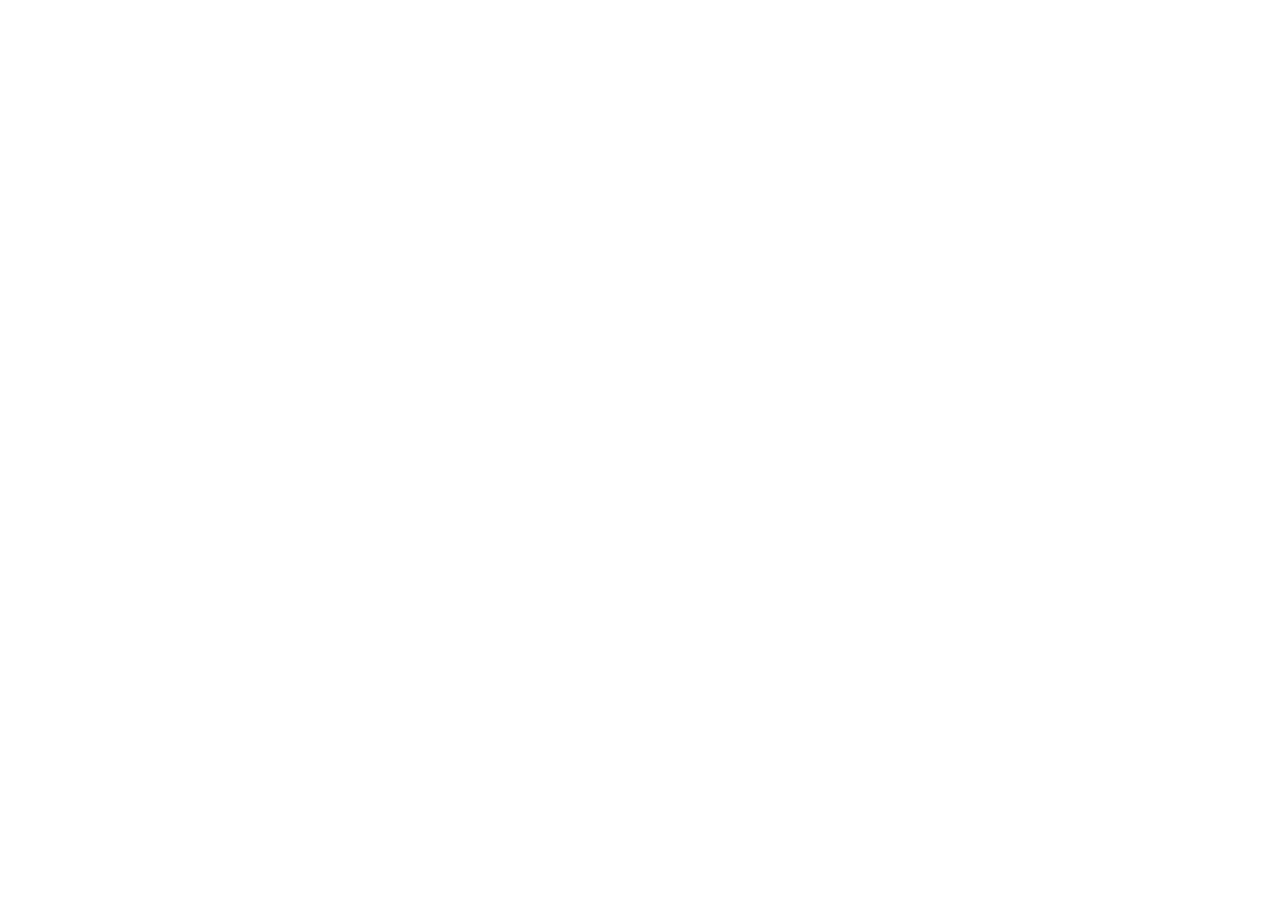
==== sp-jain/index.html @ 118f1c25 "changes in folder struture" ====
<!doctype html>
<html lang="en">

<head>
    <meta charset="UTF-8" />
    <meta name="viewport" content="width=device-width, initial-scale=1.0" />
    <title>SP Jain | Catalyst AI</title>

    <link rel="preconnect" href="https://fonts.googleapis.com" />
    <link rel="preconnect" href="https://fonts.gstatic.com" crossorigin />
    <link
        href="https://fonts.googleapis.com/css2?family=DM+Sans:ital,opsz,wght@0,9..40,100..1000;1,9..40,100..1000&family=DM+Serif+Display:ital@0;1&display=swap"
        rel="stylesheet" />

    <!-- Bootstrap 5 CSS -->
    <link href="https://cdn.jsdelivr.net/npm/bootstrap@5.3.3/dist/css/bootstrap.min.css" rel="stylesheet" />

    <!-- Font Awesome -->
    <link rel="stylesheet" href="https://cdnjs.cloudflare.com/ajax/libs/font-awesome/6.5.2/css/all.min.css" />

    <!-- Swiper CSS -->
    <link rel="stylesheet" href="https://cdn.jsdelivr.net/npm/swiper@11/swiper-bundle.min.css" />

    <!-- AOS (Animate On Scroll) CSS - lightweight scroll animation -->
    <link rel="stylesheet" href="https://unpkg.com/aos@2.3.4/dist/aos.css" />

    <!-- Your custom CSS (always keep LAST so it overrides libraries) -->
    <link rel="stylesheet" href="./css/style.css" />
    <link rel="stylesheet" href="./css/responsive.css" />
</head>

<body>

    <!-- ============ SCRIPTS (order matters) ============ -->
    <!-- Bootstrap JS bundle (includes Popper) -->
    <script src="https://cdn.jsdelivr.net/npm/bootstrap@5.3.3/dist/js/bootstrap.bundle.min.js"></script>
    <!-- Swiper JS -->
    <script src="https://cdn.jsdelivr.net/npm/swiper@11/swiper-bundle.min.js"></script>
    <!-- AOS JS -->
    <script src="https://unpkg.com/aos@2.3.4/dist/aos.js"></script>
    <!-- Your custom JS (LAST) -->
    <script src="./js/script.js"></script>
</body>

</html>
---- sp-jain/css/style.css ----
:root {
    --font-sans: "DM Sans", sans-serif;
    --font-serif: "DM Serif Display", serif;

    /* ---------- Brand palette (raw colors) ---------- */
    --peach: #FFC79E;
    --orange-light: #FF995C;
    --orange: #F26B1F;
    --orange-dark: #C85210;

    --purple: #4B2C9C;
    --purple-dark: #1C1433;
    --purple-light: #D6CFE6;
    --purple-gray: #6B6580;

    --blue: #0A2E9A;
    --navy: #07175B;
    --navy-2: #141B5B;
    --navy-dark: #0B1233;
    --blue-light: #D5DCF5;
    --blue-bg: #EEF2FC;

    --slate: #4F5877;
    --slate-dark: #3D4358;
    --gray-blue: #8C93AD;

    --gold: #E3A62B;
    --gold-dark: #B7791F;

    --red: #E8344E;
    --red-dark: #C4223A;

    --cream: #FFF9E8;
    --off-white: #F3F4FA;
    --white: #FFFFFF;

    /* ---------- Semantic colors ---------- */
    --color-primary: var(--blue);
    --color-primary-dark: var(--navy);
    --color-accent: var(--orange);
    --color-accent-alt: var(--gold);
    --color-text: var(--navy-dark);
    --color-muted: var(--slate);
    --color-border: var(--blue-light);
    --color-bg-soft: var(--off-white);
    --color-bg-cream: var(--cream);
    --color-danger: var(--red);

    /* ---------- Page / Hero Theme Variables (Default = Symbiosis) ---------- */
    --topbar-bg: var(--navy-2);
    --topbar-text: rgba(255, 255, 255, 0.85);
    --topbar-dot: var(--red);

    --header-bg: var(--white);
    --header-link: var(--navy-dark);
    --header-link-hover: var(--red);
    --header-shadow: 0 0.25rem 1.25rem rgb(11 18 51 / 0.08);

    --hero-panel-bg: var(--navy-2);
    --hero-eyebrow-color: var(--red);
    --hero-title-color: var(--white);
    --hero-highlight-color: var(--red);
    --hero-text-color: var(--blue-light);
    --hero-wedge-bg: var(--red);
    --hero-tint-opacity: 0.35;

    --hero-overlay: linear-gradient(90deg,
            rgba(20, 27, 91, 0.92) 0%,
            rgba(20, 27, 91, 0.45) 50%,
            rgba(20, 27, 91, 0.00) 100%);

    --hero-btn-bg: var(--red);
    --hero-btn-border: var(--red);
    --hero-btn-hover-bg: var(--red-dark);
    --hero-btn-hover-border: var(--red-dark);
    --hero-outline-hover-color: var(--navy-2);

    /* Background / Campus Image set via CSS variable */
    --hero-bg-img: url("../image/Symbiosis/Campus_photo.webp");

    /* ---------- Bootstrap overrides ---------- */
    --bs-primary: var(--color-primary);
    --bs-body-color: var(--color-text);
    --bs-link-color: var(--color-primary);
    --bs-link-hover-color: var(--color-accent);

    /* ---------- Layout & Spacing ---------- */
    --container-width: 1440px;
    --section-space: 100px;
    --gutter: 1rem;
    --panel-left: max(var(--gutter), calc((100% - var(--container-width)) / 2 + var(--gutter)));
    --split: calc(50% + 2rem);
}

/* =========================================================
   2. BASE
   ========================================================= */
html {
    scroll-behavior: smooth;
}

body {
    font-family: var(--font-sans);
    overflow-x: hidden;
}

img {
    max-width: 100%;
    height: auto;
}

a {
    text-decoration: none;
}

.container {
    max-width: var(--container-width);
}

.text-brand-highlight {
    color: var(--hero-highlight-color);
}

/* =========================================================
   3. BUTTONS
   ========================================================= */
.btn-brand {
    --bs-btn-padding-x: 22px;
    --bs-btn-padding-y: 12px;
    --bs-btn-font-size: 16px;
    --bs-btn-font-weight: 600;
    --bs-btn-border-radius: 0;
    transition: color 0.15s, background-color 0.15s, border-color 0.15s, transform 0.2s;
}

.btn-brand:hover {
    transform: translateY(-2px);
}

.btn-accent {
    --bs-btn-color: var(--white);
    --bs-btn-bg: var(--hero-btn-bg);
    --bs-btn-hover-color: var(--white);
    --bs-btn-hover-bg: var(--hero-btn-hover-bg);
    --bs-btn-active-color: var(--white);
    --bs-btn-active-bg: var(--hero-btn-hover-bg);
}

.btn-navy {
    --bs-btn-color: var(--white);
    --bs-btn-bg: var(--navy-2);
    --bs-btn-hover-color: var(--white);
    --bs-btn-hover-bg: var(--blue);
    --bs-btn-active-color: var(--white);
    --bs-btn-active-bg: var(--blue);
}

.hero .btn-outline-light {
    --bs-btn-hover-color: var(--hero-outline-hover-color);
}

/* =========================================================
   4. TOP BAR + HEADER
   ========================================================= */
.topbar {
    background: var(--topbar-bg);
    font-size: 14px;
    color: rgba(255, 255, 255, 0.85);
    font-family: var(--font-sans);
    font-weight: 500;
    line-height: 18px;
    padding: 10px 0;
}

.topbar__dot {
    width: 0.3rem;
    height: 0.3rem;
    background: var(--topbar-dot);
    vertical-align: middle;
}

.site-header {
    position: sticky;
    top: 0;
    z-index: 1030;
    background: white;
    transition: box-shadow 0.3s ease;
}

.site-header.is-scrolled {
    box-shadow: var(--header-shadow);
}

.brand img {
    height: 44px;
    width: auto;
}

.header-end {
    gap: 32px
}

.back-link {
    color: var(--header-link);
    font-size: 16px;
    font-weight: 500;
    line-height: 24px;
    transition: color 0.2s;
}

.back-link:hover {
    color: var(--header-link-hover);
}

.back-link i {
    transition: transform 0.2s;
}

.back-link:hover i {
    transform: translateX(-3px);
}

/* =========================================================
5. HERO SECTION (BG Image + Gradient Overlay + Wedge)
   ========================================================= */
.hero {
    position: relative;
    overflow: hidden;
    min-height: 80vh;
    background-color: var(--hero-panel-bg);
}


.hero__panel {
    position: relative;
    display: flex;
    align-items: center;
    overflow: hidden;
    padding: 72px 72px 120px 72px;
    background-color: var(--hero-panel-bg);
    background-image: var(--hero-overlay), var(--hero-bg-img);
    background-size: cover;
    background-position: center;
    background-repeat: no-repeat;
}

.hero__content {
    position: relative;
    z-index: 2;
    max-width: 34rem;
    padding: 3.5rem var(--gutter) 5.5rem;
}

.eyebrow {
    display: flex;
    align-items: center;
    gap: 0.75rem;
    margin-bottom: 1.25rem;
    font-size: 0.75rem;
    font-weight: 600;
    letter-spacing: 0.14em;
    text-transform: uppercase;
    color: var(--hero-eyebrow-color);
}

.eyebrow::before {
    content: "";
    width: 1.5rem;
    height: 1.5px;
    background: currentColor;
    flex-shrink: 0;
    transform-origin: left;
    animation: line-grow 0.8s 0.35s ease-out both;
}

.hero__title {
    font-size: clamp(2.15rem, 1.5rem + 2.2vw, 3.1rem);
    line-height: 1.12;
    margin-bottom: 1.25rem;
    color: var(--hero-title-color);
}

.hero__text {
    max-width: 29rem;
    margin-bottom: 1.75rem;
    font-size: 1rem;
    line-height: 1.6;
    color: var(--hero-text-color);
}

/* Diagonal accent wedge at bottom of content panel */
.hero__wedge {
    position: absolute;
    inset: auto 0 0 0;
    z-index: 3;
    height: clamp(2.25rem, 4vw, 3.5rem);
    background: var(--hero-wedge-bg);
    clip-path: polygon(0 100%, 100% 25%, 100% 100%);
    pointer-events: none;
}

/* Right side campus photo */
.hero__media {
    min-height: 18rem;
    background-color: var(--hero-panel-bg);
    background-image: var(--hero-bg-img);
    background-size: cover;
    background-position: center;
    background-repeat: no-repeat;
}

@keyframes line-grow {
    from {
        transform: scaleX(0);
    }
}

@media (prefers-reduced-motion: reduce) {
    html {
        scroll-behavior: auto;
    }

    .eyebrow::before {
        animation: none;
    }

    .btn-brand:hover {
        transform: none;
    }
}
---- sp-jain/css/responsive.css ----
@media (max-width: 946px) {
    .container {
        padding: auto 16px;
    }

    .topbar {
        font-size: 12px;
        line-height: normal;
    }

    .brand img {
        height: 34px;
    }

    .btn-brand {
        --bs-btn-padding-x: 16px;
        --bs-btn-padding-y: 14px;
        --bs-btn-font-size: 12px;
        --bs-btn-font-weight: 600;
        --bs-btn-border-radius: 0;
        transition: color 0.15s, background-color 0.15s, border-color 0.15s, transform 0.2s;
    }
}

@media (max-width: 575.98px) {
    .topbar {
        font-size: 12px;
        line-height: 16px;
        padding: 8px 0;
    }

    .brand img {
        height: 36px;
    }

    .header-end {
        gap: 12px;
    }

    .btn-brand {
        --bs-btn-padding-x: 16px;
        --bs-btn-padding-y: 10px;
        --bs-btn-font-size: 14px;
    }

    .hero__content {
        padding: 2.75rem var(--gutter) 4.5rem;
    }

    .hero__actions {
        flex-direction: column;
        align-items: stretch;
    }

    .hero__actions .btn {
        width: 100%;
        text-align: center;
    }

    .hero__media {
        min-height: 15rem;
    }
}

/* Medium devices (tablets >= 768px) */
@media (min-width: 768px) {
    :root {
        --gutter: 2rem;
    }

    .hero__media {
        min-height: 22rem;
    }
}

/* Large devices (desktops >= 992px - Matches reference screenshot) */
@media (min-width: 992px) {
    :root {
        --gutter: 3rem;
    }

    .hero {
        grid-template-columns: 0.24fr 1.06fr 1fr;
        min-height: 36rem;
    }

    .hero__tint {
        display: block;
        background-color: var(--hero-panel-bg);
        background-image: var(--hero-overlay), var(--hero-bg-img);
        background-size: cover;
        background-position: center;
        background-repeat: no-repeat;
        opacity: var(--hero-tint-opacity);
    }

    .hero__content {
        padding: 4rem 2.5rem 5.5rem 3.5rem;
    }

    .hero__media {
        min-height: 100%;
    }
}

/* Extra large screens (>= 1400px) */
@media (min-width: 1400px) {
    .hero {
        min-height: 40rem;
    }

    .hero__content {
        padding: 4.5rem 3rem 6rem 4.5rem;
    }
}
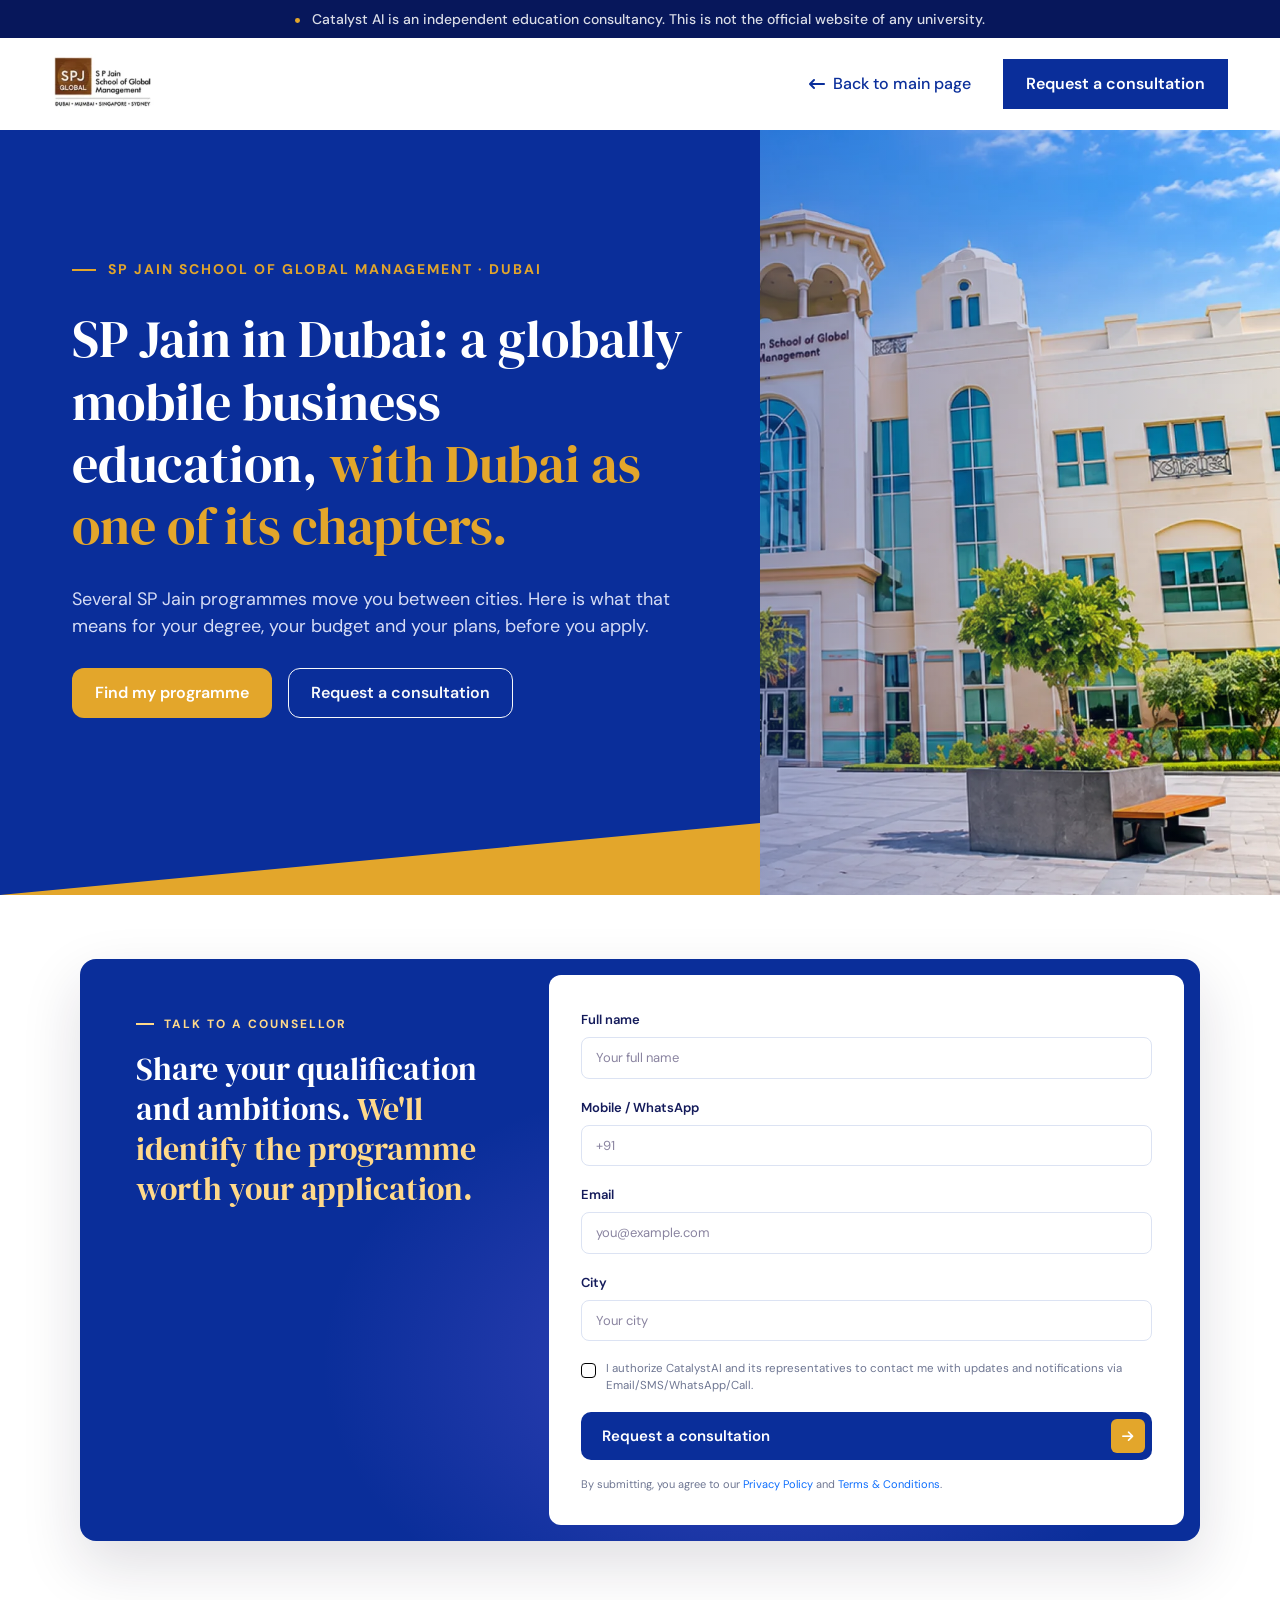
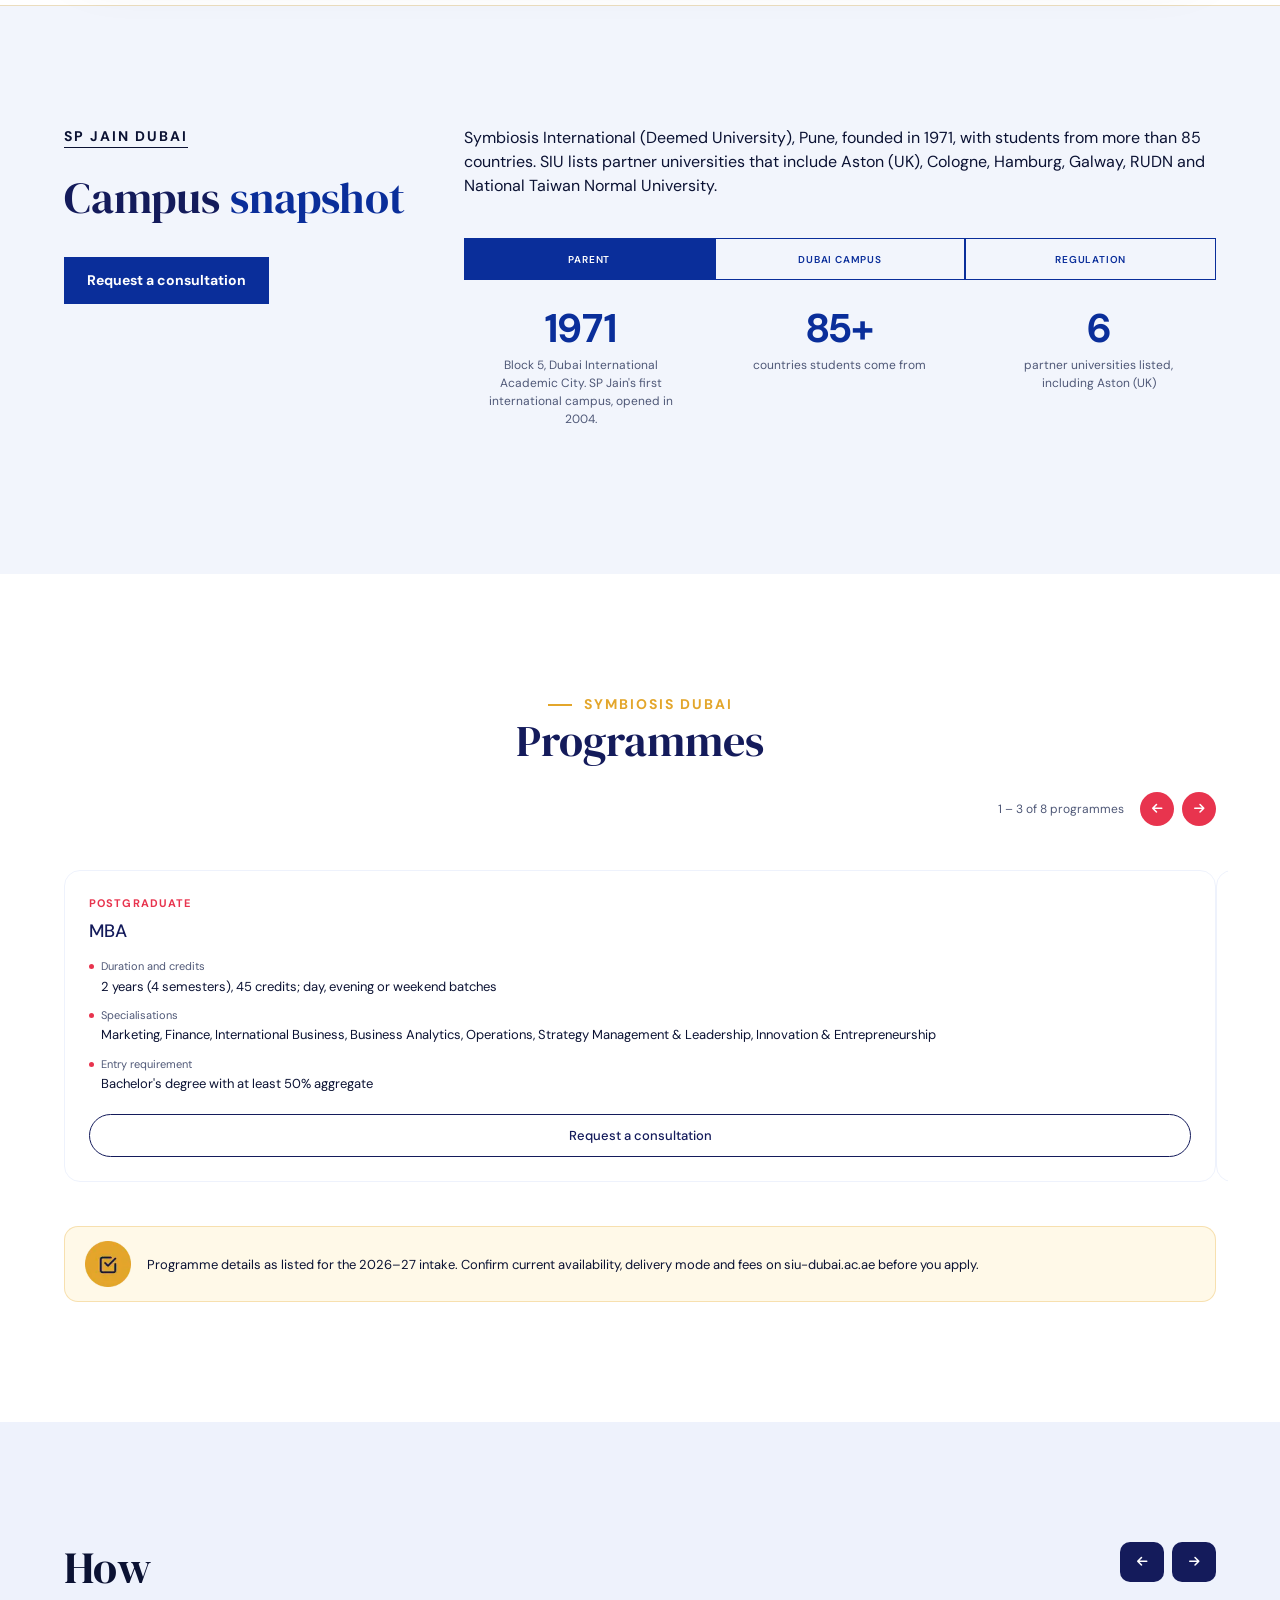
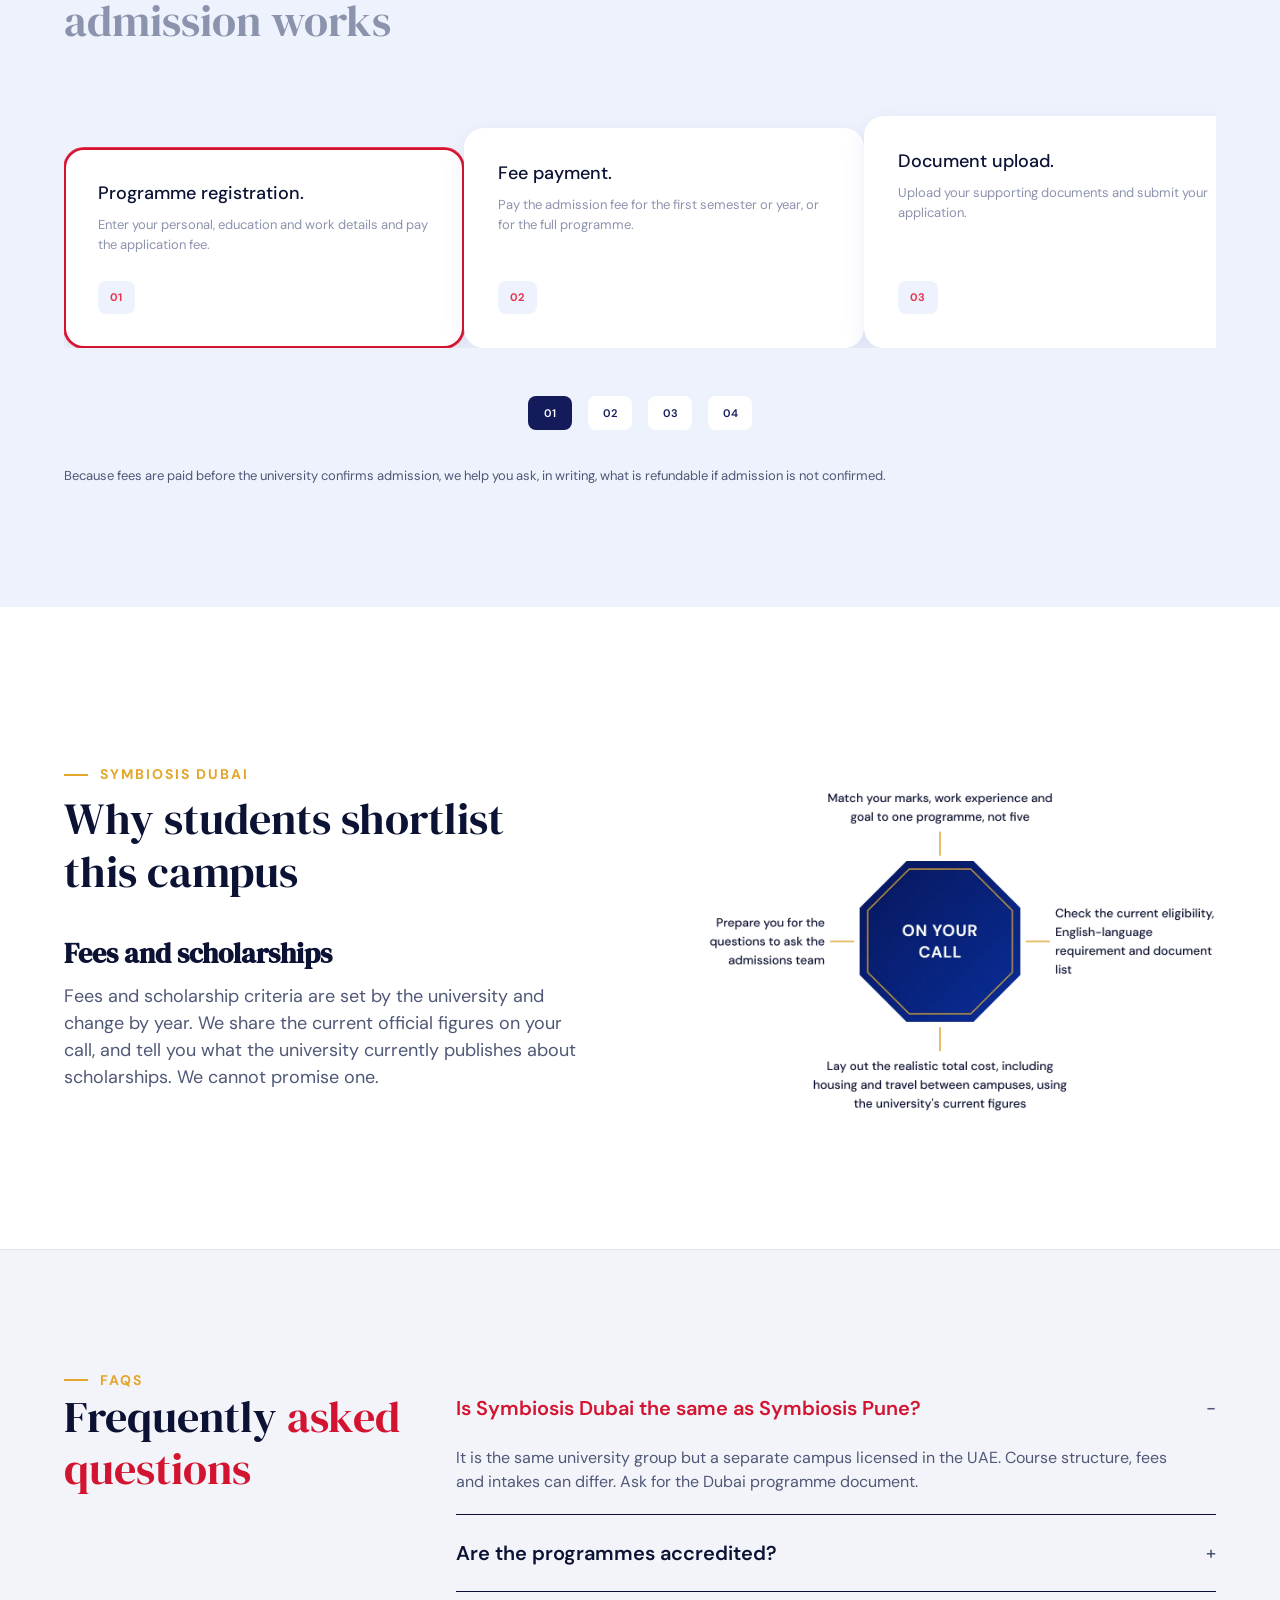
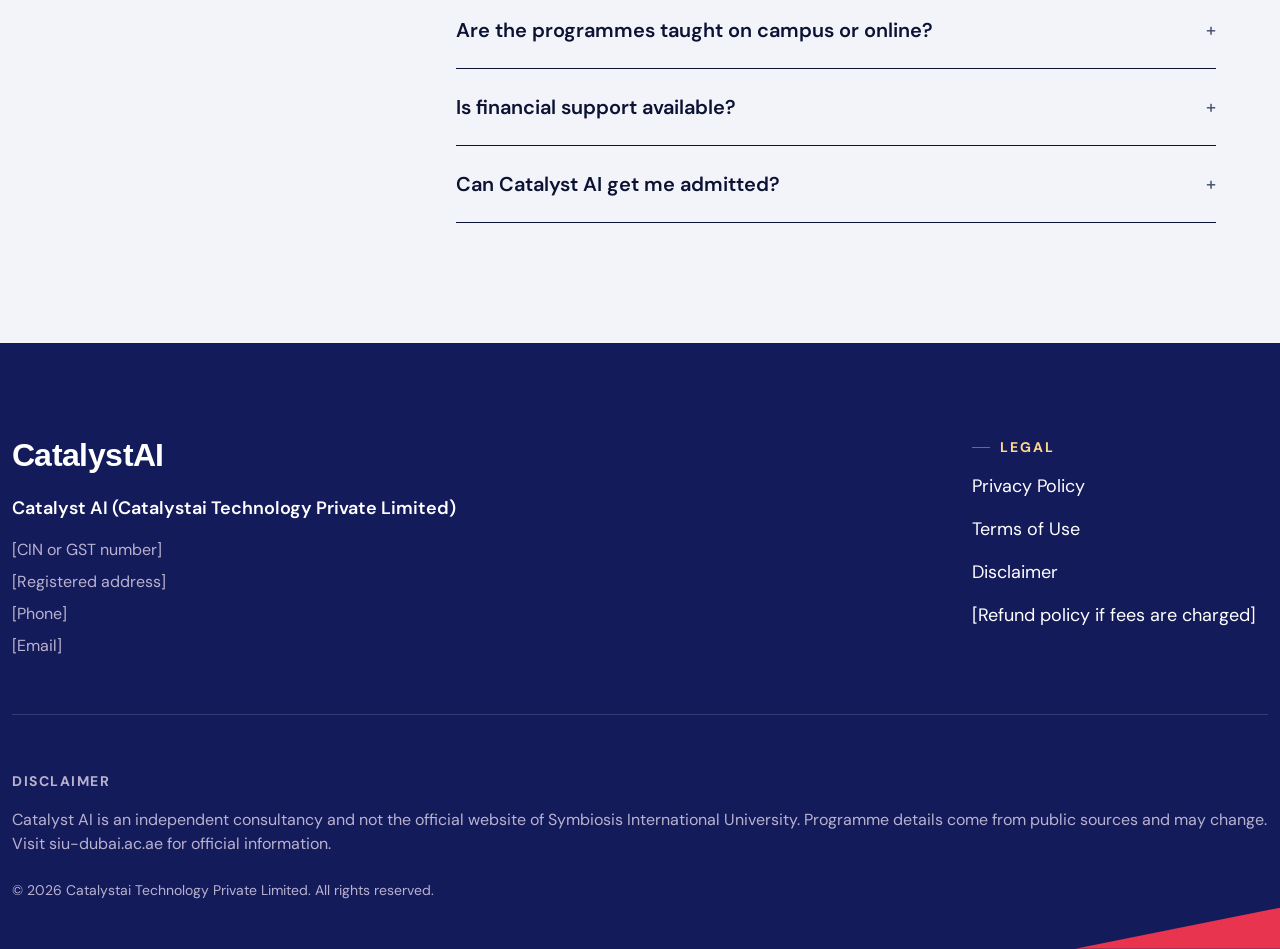
==== commit 6839583f: "edits" ====
--- a/sp-jain/index.html
+++ b/sp-jain/index.html
@@ -5,12 +5,11 @@
     <meta charset="UTF-8" />
     <meta name="viewport" content="width=device-width, initial-scale=1.0" />
     <title>SP Jain | Catalyst AI</title>
-
-    <link rel="preconnect" href="https://fonts.googleapis.com" />
-    <link rel="preconnect" href="https://fonts.gstatic.com" crossorigin />
+    <link rel="preconnect" href="https://fonts.googleapis.com">
+    <link rel="preconnect" href="https://fonts.gstatic.com" crossorigin>
     <link
-        href="https://fonts.googleapis.com/css2?family=DM+Sans:ital,opsz,wght@0,9..40,100..1000;1,9..40,100..1000&family=DM+Serif+Display:ital@0;1&display=swap"
-        rel="stylesheet" />
+        href="https://fonts.googleapis.com/css2?family=Arimo:ital,wght@0,400..700;1,400..700&family=DM+Sans:ital,opsz,wght@0,9..40,100..1000;1,9..40,100..1000&family=DM+Serif+Display:ital@0;1&display=swap"
+        rel="stylesheet">
 
     <!-- Bootstrap 5 CSS -->
     <link href="https://cdn.jsdelivr.net/npm/bootstrap@5.3.3/dist/css/bootstrap.min.css" rel="stylesheet" />
@@ -21,24 +20,808 @@
     <!-- Swiper CSS -->
     <link rel="stylesheet" href="https://cdn.jsdelivr.net/npm/swiper@11/swiper-bundle.min.css" />
 
-    <!-- AOS (Animate On Scroll) CSS - lightweight scroll animation -->
-    <link rel="stylesheet" href="https://unpkg.com/aos@2.3.4/dist/aos.css" />
-
-    <!-- Your custom CSS (always keep LAST so it overrides libraries) -->
+    <!-- AOS CSS -->
+    <link href="https://unpkg.com/aos@2.3.1/dist/aos.css" rel="stylesheet" />
+
+    <!-- Custom CSS (always LAST) -->
     <link rel="stylesheet" href="./css/style.css" />
     <link rel="stylesheet" href="./css/responsive.css" />
 </head>
 
-<body>
-
-    <!-- ============ SCRIPTS (order matters) ============ -->
-    <!-- Bootstrap JS bundle (includes Popper) -->
+<body class="theme-symbiosis">
+    <div class="topbar text-center">
+        <div class="container">
+            <span class="topbar__dot d-inline-block rounded-circle me-2"></span>
+            Catalyst AI is an independent education consultancy. This is not the official website of any university.
+        </div>
+    </div>
+
+    <!-- ============ HEADER ============ -->
+    <header class="site-header">
+        <div class="container d-flex align-items-center justify-content-between py-3">
+
+            <a href="#home" class="brand d-inline-flex align-items-center text-decoration-none"
+                aria-label="Symbiosis International University Dubai">
+                <img src="./images/SPJain_logo.webp" alt="Symbiosis logo" />
+            </a>
+
+            <div class="d-flex align-items-center header-end">
+                <a href="#" class="back-link d-none d-sm-inline-flex align-items-center gap-2 text-decoration-none">
+                    <i class="fa-solid fa-arrow-left-long"></i> Back to main page
+                </a>
+                <a href="#contact" class="btn btn-brand btn-navy">Request a consultation</a>
+            </div>
+
+        </div>
+    </header>
+    <!-- ============ HERO ============ -->
+    <main>
+        <section id="home" class="hero ">
+
+            <!-- Left faded strip (desktop only) -->
+            <div class="hero__tint" aria-hidden="true" data-aos="fade" data-aos-duration="1200"></div>
+
+            <!-- Main content panel with BG image + gradient overlay + bottom wedge -->
+            <div class="hero__panel">
+                <div class="container px-0 px-md-auto">
+                    <div class="hero__content d-flex justify-content-center flex-column position-relative"
+                        data-aos="fade-up" data-aos-duration="800">
+                        <span class="eyebrow align-items-center fw-bold text-uppercase" data-aos="fade-up"
+                            data-aos-duration="700">
+                            SP JAIN SCHOOL OF GLOBAL MANAGEMENT · DUBAI
+                        </span>
+
+                        <h1 class="hero__title mb-0 font-serif" data-aos="fade-up" data-aos-delay="100"
+                            data-aos-duration="800">
+                            SP Jain in Dubai: a globally mobile business education,
+                            <span class="text-brand-highlight">with Dubai as one of its chapters.</span>
+                        </h1>
+
+                        <p class="hero__text mb-0" data-aos="fade-up" data-aos-delay="200" data-aos-duration="800">
+                            Several SP Jain programmes move you between cities. Here is what that means for your degree,
+                            your budget and your plans, before you apply.
+                        </p>
+
+                        <div class="hero__actions d-flex flex-wrap gap-3 mb-0" data-aos="fade-up" data-aos-delay="300"
+                            data-aos-duration="800">
+                            <a href="#programmes" class="btn btn-brand btn-accent rounded-12px ">Find my programme</a>
+                            <a href="#contact" class="btn btn-brand btn-outline-light rounded-12px">Request a
+                                consultation</a>
+                        </div>
+                        <span class="hero__wedge" aria-hidden="true" data-aos="fade-up" data-aos-delay="250"
+                            data-aos-duration="700"></span>
+                    </div>
+                </div>
+
+
+            </div>
+
+
+        </section>
+    </main>
+    <!-- ============ CONSULTATION / CONTACT SECTION ============ -->
+    <section id="contact" class="consult-section bg-white">
+        <div class="container">
+            <div class="consult-card" data-aos="fade-up" data-aos-duration="850">
+                <div class="row g-0 align-items-stretch">
+
+                    <!-- Left Dark / Theme Info Column -->
+                    <div class="col-lg-5 consult-card__left d-flex flex-column justify-content-start gap-3"
+                        data-aos="fade-right" data-aos-delay="150" data-aos-duration="800">
+                        <span class="consult-card__eyebrow d-inline-flex align-items-center fw-bold text-uppercase">
+                            TALK TO A COUNSELLOR
+                        </span>
+
+                        <h2 class="consult-card__title text-white font-serif mb-0">
+                            Share your qualification and ambitions.
+                            <span>We'll identify the programme worth your application.</span>
+                        </h2>
+                    </div>
+
+                    <!-- Right White Form Card -->
+                    <div class="col-lg-7">
+                        <div class="consult-card__form-wrap" data-aos="fade-up" data-aos-delay="200"
+                            data-aos-duration="800">
+
+                            <form id="consultationForm" class="consult-form" novalidate>
+                                <!-- Target Google Sheet Tab Name (Change per page: Symboisi / Page2Tab / Page3Tab) -->
+                                <input type="hidden" name="sheetTab" value="Symboisi" />
+
+                                <div class="row g-3">
+                                    <!-- Full Name -->
+                                    <div class="col-12">
+                                        <label for="fullName" class="form-label consult-label">Full name</label>
+                                        <input type="text" class="form-control consult-input" id="fullName"
+                                            name="fullName" placeholder="Your full name" required />
+                                    </div>
+
+                                    <!-- Mobile / WhatsApp -->
+                                    <div class="col-12">
+                                        <label for="mobileNumber" class="form-label consult-label">Mobile /
+                                            WhatsApp</label>
+                                        <input type="tel" class="form-control consult-input" id="mobileNumber"
+                                            name="mobileNumber" placeholder="+91" required />
+                                    </div>
+
+                                    <!-- Email -->
+                                    <div class="col-12">
+                                        <label for="emailAddress" class="form-label consult-label">Email</label>
+                                        <input type="email" class="form-control consult-input" id="emailAddress"
+                                            name="emailAddress" placeholder="you@example.com" required />
+                                    </div>
+
+                                    <!-- City -->
+                                    <div class="col-12">
+                                        <label for="cityName" class="form-label consult-label">City</label>
+                                        <input type="text" class="form-control consult-input" id="cityName"
+                                            name="cityName" placeholder="Your city" required />
+                                    </div>
+
+                                    <!-- Consent Checkbox -->
+                                    <div class="col-12">
+                                        <div class="form-check consult-check">
+                                            <input class="form-check-input" type="checkbox" id="consentCheck"
+                                                name="consent" required />
+                                            <label class="form-check-label" for="consentCheck">
+                                                I authorize CatalystAI and its representatives to contact me with
+                                                updates and notifications via
+                                                Email/SMS/WhatsApp/Call.
+                                            </label>
+                                        </div>
+                                    </div>
+
+                                    <!-- Submit Button -->
+                                    <div class="col-12">
+                                        <button type="submit" id="consultSubmitBtn"
+                                            class="btn consult-submit w-100 d-flex align-items-center justify-content-between">
+                                            <span class="consult-submit__text">Request a consultation</span>
+                                            <span
+                                                class="consult-submit__icon d-inline-flex align-items-center justify-content-center">
+                                                <i class="fa-solid fa-arrow-right"></i>
+                                            </span>
+                                        </button>
+                                    </div>
+
+                                    <!-- Status Alert & Legal Note -->
+                                    <div class="col-12">
+                                        <div id="formStatusMsg" class="consult-status d-none" role="alert"></div>
+                                        <p class="consult-note mb-0">
+                                            By submitting, you agree to our <a href="#privacy-policy">Privacy Policy</a>
+                                            and
+                                            <a href="#terms-of-use">Terms &amp; Conditions</a>.
+                                        </p>
+                                    </div>
+                                </div>
+                            </form>
+                        </div>
+                    </div>
+
+                </div>
+            </div>
+        </div>
+    </section>
+    <!-- ============ CAMPUS SNAPSHOT ============ -->
+    <section id="snapshot" class="snapshot" data-snapshot aria-labelledby="snapshot-title">
+        <div class="container custom-container px-gutter">
+            <div class="row g-4 g-lg-5 align-items-start">
+                <div class="col-lg-4" data-aos="fade-up">
+                    <div class="d-flex flex-column gap-3 gap-md-4"> <span
+                            class="snapshot__eyebrow fw-bold text-uppercase">SP JAIN DUBAI</span>
+                        <h2 id="snapshot-title" class="snapshot__title font-serif">
+                            Campus <span class="text-brand-blue">snapshot</span>
+                        </h2>
+                        <a href="#contact" class="btn btn-brand btn-navy btn-caps">Request a consultation</a>
+                    </div>
+                </div>
+
+                <div class="col-lg-8" data-aos="fade-up" data-aos-delay="150">
+                    <p class="snapshot__lead">
+                        Symbiosis International (Deemed University), Pune, founded in 1971, with students from more than
+                        85
+                        countries. SIU lists partner universities that include Aston (UK), Cologne, Hamburg, Galway,
+                        RUDN and
+                        National Taiwan Normal University.
+                    </p>
+
+                    <div class="snapshot__tabs" role="tablist" aria-label="Campus snapshot" data-active="0">
+                        <span class="snapshot__indicator" aria-hidden="true"></span>
+                        <button class="snapshot__tab is-active" type="button" role="tab" id="snap-tab-0"
+                            aria-controls="snap-panel-0" aria-selected="true">Parent</button>
+                        <button class="snapshot__tab" type="button" role="tab" id="snap-tab-1"
+                            aria-controls="snap-panel-1" aria-selected="false" tabindex="-1">Dubai campus</button>
+                        <button class="snapshot__tab" type="button" role="tab" id="snap-tab-2"
+                            aria-controls="snap-panel-2" aria-selected="false" tabindex="-1">Regulation</button>
+                    </div>
+
+                    <div class="snapshot__panels">
+
+                        <!-- Tab 1: PARENT (default) -->
+                        <div class="snapshot__panel is-active" role="tabpanel" id="snap-panel-0"
+                            aria-labelledby="snap-tab-0">
+                            <div class="row row-cols-1 row-cols-sm-3 g-4 text-center">
+                                <div class="col snapshot__stat">
+                                    <p class="snapshot__num fw-bold">1971</p>
+                                    <p class="snapshot__label">Block 5, Dubai International Academic City. SP Jain's
+                                        first international campus, opened in 2004.</p>
+                                </div>
+                                <div class="col snapshot__stat">
+                                    <p class="snapshot__num fw-bold">85+</p>
+                                    <p class="snapshot__label">countries students come from</p>
+                                </div>
+                                <div class="col snapshot__stat">
+                                    <p class="snapshot__num fw-bold">6</p>
+                                    <p class="snapshot__label">partner universities listed, including Aston (UK)</p>
+                                </div>
+                            </div>
+                        </div>
+
+                        <!-- Tab 2: DUBAI CAMPUS (replace with your verified data) -->
+                        <div class="snapshot__panel" role="tabpanel" id="snap-panel-1" aria-labelledby="snap-tab-1">
+                            <div class="row row-cols-1 row-cols-sm-3 g-4 text-center">
+                                <div class="col snapshot__stat">
+                                    <p class="snapshot__num fw-bold">Sept 2024</p>
+                                    <p class="snapshot__label">classes began</p>
+                                </div>
+                                <div class="col snapshot__stat">
+                                    <p class="snapshot__num fw-bold">14 Nov 2024</p>
+                                    <p class="snapshot__label">formally inaugurated</p>
+                                </div>
+                                <div class="col snapshot__stat">
+                                    <p class="snapshot__num fw-bold">Dubai Knowledge Park</p>
+                                    <p class="snapshot__label">reported location</p>
+                                </div>
+                            </div>
+                        </div>
+
+                        <!-- Tab 3: REGULATION (replace with your verified data) -->
+                        <div class="snapshot__panel" role="tabpanel" id="snap-panel-2" aria-labelledby="snap-tab-2">
+                            <div class="row row-cols-1 row-cols-sm-3 g-4 text-center">
+                                <div class="col snapshot__stat">
+                                    <p class="snapshot__num fw-bold">UAE</p>
+                                    <p class="snapshot__label">licensed by the Ministry of Education</p>
+                                </div>
+                                <div class="col snapshot__stat">
+                                    <p class="snapshot__num fw-bold">KHDA</p>
+                                    <p class="snapshot__label">licensed by the Knowledge and Human Development Authority
+                                    </p>
+                                </div>
+                                <div class="col snapshot__stat">
+                                    <p class="snapshot__num fw-bold">CAA</p>
+                                    <p class="snapshot__label">programmes accredited by the Commission for Academic
+                                        Accreditation</p>
+                                </div>
+                            </div>
+                        </div>
+
+                    </div>
+                </div>
+
+            </div>
+        </div>
+    </section>
+    <section id="programmes" class="programmes" data-programmes aria-labelledby="programmes-title">
+        <div class="container custom-container px-gutter">
+            <div class="programmes__inner mx-auto">
+
+                <!-- Heading -->
+                <header class="text-center" data-aos="fade-up">
+                    <span class="eyebrow justify-content-center text-uppercase fw-bold">Symbiosis Dubai</span>
+                    <h2 id="programmes-title" class="programmes__title font-serif">Programmes</h2>
+                </header>
+
+                <!-- Counter + arrows -->
+                <div class="programmes__nav d-flex align-items-center justify-content-between justify-content-md-end gap-3"
+                    data-aos="fade-up" data-aos-delay="100">
+                    <p class="programmes__count mb-0" aria-live="polite">
+                        <span data-prog-range>1 – 3</span> of 8 programmes
+                    </p>
+                    <div class="d-flex gap-2">
+                        <button class="prog-arrow prog-arrow--prev" type="button" aria-label="Previous programmes"><i
+                                class="fa-solid fa-arrow-left"></i></button>
+                        <button class="prog-arrow prog-arrow--next" type="button" aria-label="Next programmes"><i
+                                class="fa-solid fa-arrow-right"></i></button>
+                    </div>
+                </div>
+
+                <!-- Carousel -->
+                <div class="swiper programmes__swiper" data-aos="fade-up" data-aos-delay="150">
+                    <div class="swiper-wrapper">
+
+                        <!-- 1. MBA -->
+                        <article class="swiper-slide">
+                            <div class="prog-card">
+                                <p class="prog-card__level">Postgraduate</p>
+                                <h3 class="prog-card__title">MBA</h3>
+                                <dl class="prog-card__specs">
+                                    <div>
+                                        <dt>Duration and credits</dt>
+                                        <dd>2 years (4 semesters), 45 credits; day, evening or weekend batches</dd>
+                                    </div>
+                                    <div>
+                                        <dt>Specialisations</dt>
+                                        <dd>Marketing, Finance, International Business, Business Analytics, Operations,
+                                            Strategy Management &amp; Leadership, Innovation &amp; Entrepreneurship</dd>
+                                    </div>
+                                    <div>
+                                        <dt>Entry requirement</dt>
+                                        <dd>Bachelor's degree with at least 50% aggregate</dd>
+                                    </div>
+                                </dl>
+                                <a href="#contact" class="btn btn-pill w-100">Request a consultation</a>
+                            </div>
+                        </article>
+
+                        <!-- 2. BBA (Honours) -->
+                        <article class="swiper-slide">
+                            <div class="prog-card">
+                                <p class="prog-card__level">Undergraduate</p>
+                                <h3 class="prog-card__title">BBA (Honours)</h3>
+                                <dl class="prog-card__specs">
+                                    <div>
+                                        <dt>Duration and credits</dt>
+                                        <dd>4 years (8 semesters), 149 credits; exit option after 3 years</dd>
+                                    </div>
+                                    <div>
+                                        <dt>Specialisations</dt>
+                                        <dd>AI &amp; Business Analytics, Marketing, Logistics &amp; Supply Chain, Human
+                                            Resource Management, Finance</dd>
+                                    </div>
+                                    <div>
+                                        <dt>Entry requirement</dt>
+                                        <dd>10+2 or 10+3 diploma, any discipline</dd>
+                                    </div>
+                                </dl>
+                                <a href="#contact" class="btn btn-pill w-100">Request a consultation</a>
+                            </div>
+                        </article>
+
+                        <!-- 3. BBA dual degree -->
+                        <article class="swiper-slide">
+                            <div class="prog-card">
+                                <p class="prog-card__level">Undergraduate</p>
+                                <h3 class="prog-card__title">BBA dual degree</h3>
+                                <dl class="prog-card__specs">
+                                    <div>
+                                        <dt>Duration and credits</dt>
+                                        <dd>4 years (8 semesters), 120 credits</dd>
+                                    </div>
+                                    <div>
+                                        <dt>Specialisations</dt>
+                                        <dd>BBA from SIU Dubai plus BSc from Aston University, UK</dd>
+                                    </div>
+                                    <div>
+                                        <dt>Entry requirement</dt>
+                                        <dd>10+2 from a recognised board, any discipline</dd>
+                                    </div>
+                                </dl>
+                                <a href="#contact" class="btn btn-pill w-100">Request a consultation</a>
+                            </div>
+                        </article>
+
+                        <!-- 4 to 8: PLACEHOLDERS - replace with verified programme data -->
+                        <article class="swiper-slide">
+                            <div class="prog-card">
+                                <p class="prog-card__level">Undergraduate</p>
+                                <h3 class="prog-card__title">B.Com (Honours) + ACCA</h3>
+                                <dl class="prog-card__specs">
+                                    <div>
+                                        <dt>Duration and credits</dt>
+                                        <dd>4 years (8 semesters), 146 credits; exit option after 3 years</dd>
+                                    </div>
+                                    <div>
+                                        <dt>Specialisations</dt>
+                                        <dd>ACCA pathway</dd>
+                                    </div>
+                                    <div>
+                                        <dt>Entry requirement</dt>
+                                        <dd>10+2 from a recognised board, any discipline</dd>
+                                    </div>
+                                </dl>
+                                <a href="#contact" class="btn btn-pill w-100">Request a consultation</a>
+                            </div>
+                        </article>
+
+                        <article class="swiper-slide">
+                            <div class="prog-card">
+                                <p class="prog-card__level">Undergraduate</p>
+                                <h3 class="prog-card__title">BA Media & Communication (Honours)</h3>
+                                <dl class="prog-card__specs">
+                                    <div>
+                                        <dt>Duration and credits</dt>
+                                        <dd>4 years (8 semesters), 146 credits; exit option after 3 years</dd>
+                                    </div>
+                                    <div>
+                                        <dt>Entry requirement</dt>
+                                        <dd>10+2 from a recognised board, any discipline</dd>
+                                    </div>
+                                </dl>
+                                <a href="#contact" class="btn btn-pill w-100">Request a consultation</a>
+                            </div>
+                        </article>
+
+                        <article class="swiper-slide">
+                            <div class="prog-card">
+                                <p class="prog-card__level">Undergraduate</p>
+                                <h3 class="prog-card__title">B.Sc Psychology (Honours)</h3>
+                                <dl class="prog-card__specs">
+                                    <div>
+                                        <dt>Duration and credits</dt>
+                                        <dd>4 years (8 semesters), 146 credits; exit option after 3 years</dd>
+                                    </div>
+                                    <div>
+                                        <dt>Entry requirement</dt>
+                                        <dd>10+2 from a recognised board, any discipline</dd>
+                                    </div>
+                                </dl>
+                                <a href="#contact" class="btn btn-pill w-100">Request a consultation</a>
+                            </div>
+                        </article>
+
+                        <article class="swiper-slide">
+                            <div class="prog-card">
+                                <p class="prog-card__level">Undergraduate</p>
+                                <h3 class="prog-card__title">B.Tech Computer Engineering</h3>
+                                <dl class="prog-card__specs">
+                                    <div>
+                                        <dt>Duration and credits</dt>
+                                        <dd>4 years (8 semesters), 153 credits; internship included</dd>
+                                    </div>
+                                    <div>
+                                        <dt>Entry requirement</dt>
+                                        <dd>10+2 from a recognised board (confirm subject requirement)</dd>
+                                    </div>
+                                </dl>
+                                <a href="#contact" class="btn btn-pill w-100">Request a consultation</a>
+                            </div>
+                        </article>
+
+                        <article class="swiper-slide">
+                            <div class="prog-card">
+                                <p class="prog-card__level">Online</p>
+                                <h3 class="prog-card__title">MA in English</h3>
+                                <dl class="prog-card__specs">
+                                    <div>
+                                        <dt>Duration and credits</dt>
+                                        <dd>Confirm duration with the university</dd>
+                                    </div>
+                                    <div>
+                                        <dt>Specialisations</dt>
+                                        <dd>3 specialisations</dd>
+                                    </div>
+                                    <div>
+                                        <dt>Entry requirement</dt>
+                                        <dd>3-year bachelor's degree, any discipline</dd>
+                                    </div>
+                                </dl>
+                                <a href="#contact" class="btn btn-pill w-100">Request a consultation</a>
+                            </div>
+                        </article>
+
+                    </div>
+                </div>
+
+                <!-- Notice -->
+                <div class="programmes__notice d-flex align-items-center gap-3" role="note" data-aos="fade-up">
+                    <img src="./images/Icon.webp" height="46px" width="46px" alt="">
+                    <p class="mb-0">Programme details as listed for the 2026–27 intake. Confirm current availability,
+                        delivery mode and fees on siu-dubai.ac.ae before you apply.
+                    </p>
+                </div>
+
+            </div>
+        </div>
+    </section>
+    <!-- ============ HOW ADMISSION WORKS ============ -->
+    <section id="admission" class="admission" data-admission aria-labelledby="admission-title">
+        <div class="container custom-container px-gutter">
+            <div class="admission__inner mx-auto">
+
+                <!-- Heading + arrows -->
+                <div class="d-flex align-items-start justify-content-between gap-3" data-aos="fade-up">
+                    <h2 id="admission-title" class="admission__title font-serif">
+                        How <span class="d-block">admission works</span>
+                    </h2>
+                    <div class="d-flex gap-2">
+                        <button class="step-arrow" type="button" data-adm-prev aria-label="Previous step"><i
+                                class="fa-solid fa-arrow-left"></i></button>
+                        <button class="step-arrow" type="button" data-adm-next aria-label="Next step"><i
+                                class="fa-solid fa-arrow-right"></i></button>
+                    </div>
+                </div>
+
+                <!-- Cards -->
+                <div class="swiper admission__swiper" data-aos="fade-up" data-aos-delay="100">
+                    <div class="swiper-wrapper">
+
+                        <article class="swiper-slide is-active">
+                            <div class="step-card">
+                                <h3 class="step-card__title">Programme registration.</h3>
+                                <p class="step-card__text">Enter your personal, education and work details and pay the
+                                    application fee.</p>
+                                <span class="step-card__num">01</span>
+                            </div>
+                        </article>
+
+                        <article class="swiper-slide">
+                            <div class="step-card">
+                                <h3 class="step-card__title">Fee payment.</h3>
+                                <p class="step-card__text">Pay the admission fee for the first semester or year, or for
+                                    the full programme.</p>
+                                <span class="step-card__num">02</span>
+                            </div>
+                        </article>
+
+                        <article class="swiper-slide">
+                            <div class="step-card">
+                                <h3 class="step-card__title">Document upload.</h3>
+                                <p class="step-card__text">Upload your supporting documents and submit your application.
+                                </p>
+                                <span class="step-card__num">03</span>
+                            </div>
+                        </article>
+
+                        <article class="swiper-slide">
+                            <div class="step-card">
+                                <h3 class="step-card__title">University approval.</h3>
+                                <p class="step-card__text">SIU evaluates your documents and confirms admission.</p>
+                                <span class="step-card__num">04</span>
+                            </div>
+                        </article>
+
+                    </div>
+                </div>
+
+                <!-- Pagination (centered) -->
+                <div class="admission__pager d-flex justify-content-center gap-3" role="group"
+                    aria-label="Admission steps" data-aos="fade-up">
+                    <button class="step-dot is-active" type="button" data-adm-dot aria-label="Go to step 1"
+                        aria-current="step">01</button>
+                    <button class="step-dot" type="button" data-adm-dot aria-label="Go to step 2">02</button>
+                    <button class="step-dot" type="button" data-adm-dot aria-label="Go to step 3">03</button>
+                    <button class="step-dot" type="button" data-adm-dot aria-label="Go to step 4">04</button>
+                </div>
+
+                <p class="admission__note mb-0" data-aos="fade-up">
+                    Because fees are paid before the university confirms admission, we help you ask, in writing, what is
+                    refundable if admission is not confirmed.
+                </p>
+
+            </div>
+        </div>
+    </section>
+
+    <!-- ============ WHY STUDENTS SHORTLIST THIS CAMPUS ============ -->
+    <section id="why-campus" class="why" aria-labelledby="why-title">
+        <div class="container custom-container px-gutter">
+            <div class="why__inner">
+
+                <div class="row g-5 align-items-center">
+
+                    <!-- 1. Text -->
+                    <div class="col-md-6 ">
+                        <span class="eyebrow text-uppercase fw-bold mb-2" data-aos="fade-up">Symbiosis Dubai</span>
+
+                        <h2 id="why-title" class="why__title font-serif" data-aos="fade-up" data-aos-delay="100">
+                            <span class="d-block">Why students shortlist</span>
+                            <span class="d-block text-brand-red">this campus</span>
+                        </h2>
+
+                        <h3 class="why__subtitle font-serif fw-bold" data-aos="fade-up" data-aos-delay="200">Fees and
+                            scholarships</h3>
+
+                        <p class="why__text mb-0" data-aos="fade-up" data-aos-delay="300">
+                            Fees and scholarship criteria are set by the university and change by year. We share the
+                            current official
+                            figures on your call, and tell you what the university currently publishes about
+                            scholarships. We cannot
+                            promise one.
+                        </p>
+                    </div>
+                    <!-- 3. Diagram as an image (replace src, width and height with your file's real values) -->
+                    <div class="col-12 col-md-6 ">
+                        <img class="why__diagram img-fluid d-block mx-auto" src="./images/Diagram.webp"
+                            alt="SIU Dubai at the centre. One city, many courses: business, computing, engineering, psychology and media sit under one roof. Recognition in the UAE: the university says CAA-accredited degrees are recognised by public and private employers in the UAE. Professional add-ons: B.Com options include ACCA preparation, and the BBA has a dual-degree route with a UK university."
+                            width="760" height="540" loading="lazy" data-aos="zoom-in" data-aos-delay="100" />
+                    </div>
+
+                </div>
+            </div>
+        </div>
+    </section>
+    <!-- ============ FAQ SECTION ============ -->
+    <section id="faqs" class="faq-section">
+        <div class="container custom-container px-gutter">
+            <div class="row align-items-start g-4">
+
+                <!-- Left Heading Column -->
+                <div class="col-lg-4" data-aos="fade-up" data-aos-duration="750">
+                    <span class="eyebrow align-items-center fw-bold text-uppercase" data-aos="fade-up"
+                        data-aos-duration="700">
+                        FAQS
+                    </span>
+
+                    <h2 class="faq-title font-serif mb-0">
+                        Frequently <span class="faq-title__accent">asked questions</span>
+                    </h2>
+                </div>
+
+                <!-- Right Accordion Column -->
+                <div class="col-lg-8" data-aos="fade-up" data-aos-delay="120" data-aos-duration="800">
+                    <div class="accordion faq-accordion" id="faqAccordion">
+
+                        <!-- Item 1 (Open by default like reference image) -->
+                        <div class="accordion-item faq-item">
+                            <h3 class="accordion-header" id="faqHeadingOne">
+                                <button class="accordion-button faq-button" type="button" data-bs-toggle="collapse"
+                                    data-bs-target="#faqCollapseOne" aria-expanded="true"
+                                    aria-controls="faqCollapseOne">
+                                    Is Symbiosis Dubai the same as Symbiosis Pune?
+                                </button>
+                            </h3>
+                            <div id="faqCollapseOne" class="accordion-collapse collapse show"
+                                aria-labelledby="faqHeadingOne" data-bs-parent="#faqAccordion">
+                                <div class="accordion-body faq-body">
+                                    It is the same university group but a separate campus licensed in the UAE. Course
+                                    structure, fees and intakes can differ. Ask for the Dubai programme document.
+                                </div>
+                            </div>
+                        </div>
+
+                        <!-- Item 2 -->
+                        <div class="accordion-item faq-item">
+                            <h3 class="accordion-header" id="faqHeadingTwo">
+                                <button class="accordion-button faq-button collapsed" type="button"
+                                    data-bs-toggle="collapse" data-bs-target="#faqCollapseTwo" aria-expanded="false"
+                                    aria-controls="faqCollapseTwo">
+                                    Are the programmes accredited?
+                                </button>
+                            </h3>
+                            <div id="faqCollapseTwo" class="accordion-collapse collapse" aria-labelledby="faqHeadingTwo"
+                                data-bs-parent="#faqAccordion">
+                                <div class="accordion-body faq-body">
+                                    The university states that its programmes are accredited by the UAE's Commission for
+                                    Academic Accreditation. Ask for the accreditation listing for your exact course.
+                                </div>
+                            </div>
+                        </div>
+
+                        <!-- Item 3 -->
+                        <div class="accordion-item faq-item">
+                            <h3 class="accordion-header" id="faqHeadingThree">
+                                <button class="accordion-button faq-button collapsed" type="button"
+                                    data-bs-toggle="collapse" data-bs-target="#faqCollapseThree" aria-expanded="false"
+                                    aria-controls="faqCollapseThree">
+                                    Are the programmes taught on campus or online?
+                                </button>
+                            </h3>
+                            <div id="faqCollapseThree" class="accordion-collapse collapse"
+                                aria-labelledby="faqHeadingThree" data-bs-parent="#faqAccordion">
+                                <div class="accordion-body faq-body">
+                                    It depends on the programme: the MA in English is listed as an online programme.
+                                    Before you pay anything, we confirm in writing how your chosen programme is
+                                    delivered and what that means for attendance and your visa.
+                                </div>
+                            </div>
+                        </div>
+
+                        <!-- Item 4 -->
+                        <div class="accordion-item faq-item">
+                            <h3 class="accordion-header" id="faqHeadingFour">
+                                <button class="accordion-button faq-button collapsed" type="button"
+                                    data-bs-toggle="collapse" data-bs-target="#faqCollapseFour" aria-expanded="false"
+                                    aria-controls="faqCollapseFour">
+                                    Is financial support available?
+                                </button>
+                            </h3>
+                            <div id="faqCollapseFour" class="accordion-collapse collapse"
+                                aria-labelledby="faqHeadingFour" data-bs-parent="#faqAccordion">
+                                <div class="accordion-body faq-body">
+                                    Banks, including ICICI Bank, offer education-loan schemes for these programmes.
+                                    Approval and terms are the lender's decision. We explain the options and the
+                                    documents you will need.
+                                </div>
+                            </div>
+                        </div>
+
+                        <!-- Item 5 -->
+                        <div class="accordion-item faq-item">
+                            <h3 class="accordion-header" id="faqHeadingFive">
+                                <button class="accordion-button faq-button collapsed" type="button"
+                                    data-bs-toggle="collapse" data-bs-target="#faqCollapseFive" aria-expanded="false"
+                                    aria-controls="faqCollapseFive">
+                                    Can Catalyst AI get me admitted?
+                                </button>
+                            </h3>
+                            <div id="faqCollapseFive" class="accordion-collapse collapse"
+                                aria-labelledby="faqHeadingFive" data-bs-parent="#faqAccordion">
+                                <div class="accordion-body faq-body">
+                                    No. The university decides. We help you pick the right course and prepare a complete
+                                    application.
+                                </div>
+                            </div>
+                        </div>
+
+                    </div>
+                </div>
+
+            </div>
+        </div>
+    </section>
+    <!-- ============ FOOTER ============ -->
+    <footer class="site-footer d-flex flex-column position-relative overflow-hidden">
+        <div class="container">
+
+            <!-- Top Row: Brand & Company Info + Legal Links -->
+            <div class="row justify-content-between g-4 footer__top">
+
+                <!-- Left Column: Brand + Contact Details -->
+                <div class="col-lg-6 col-md-7" data-aos="fade-up" data-aos-duration="700">
+                    <a href="#home"
+                        class="footer__logo text-white fw-bold font-arimo d-inline-block text-decoration-none mb-2 mb-md-3">
+                        CatalystAI
+                    </a>
+
+                    <p class="footer__company fw-semibold">
+                        Catalyst AI (Catalystai Technology Private Limited)
+                    </p>
+
+                    <ul class="footer__details list-unstyled mb-0 d-flex flex-column gap-2">
+                        <li>[CIN or GST number]</li>
+                        <li>[Registered address]</li>
+                        <li><a href="tel:+910000000000">[Phone]</a></li>
+                        <li><a href="mailto:info@catalystai.in">[Email]</a></li>
+                    </ul>
+                </div>
+
+                <!-- Right Column: Legal Links -->
+                <div class="col-lg-3 col-md-4" data-aos="fade-up" data-aos-delay="150" data-aos-duration="700">
+                    <span class="footer__heading d-inline-flex align-items-center fw-bold text-uppercase mb-3">
+                        LEGAL
+                    </span>
+
+                    <ul class="footer__links list-unstyled mb-0 d-flex flex-column gap-2 gap-md-3">
+                        <li><a href="#privacy-policy">Privacy Policy</a></li>
+                        <li><a href="#terms-of-use">Terms of Use</a></li>
+                        <li><a href="#disclaimer">Disclaimer</a></li>
+                        <li><a href="#refund-policy">[Refund policy if fees are charged]</a></li>
+                    </ul>
+                </div>
+
+            </div>
+
+            <!-- Divider Line -->
+            <hr class="footer__divider" data-aos="fade" data-aos-delay="200" />
+
+            <!-- Bottom Disclaimer & Copyright -->
+            <div class="footer__bottom" data-aos="fade-up" data-aos-delay="250" data-aos-duration="700">
+                <p class="footer__disclaimer-label text-uppercase fw-bold">
+                    DISCLAIMER
+                </p>
+                <p class="footer__disclaimer-text mb-4">
+                    Catalyst AI is an independent consultancy and not the official website of Symbiosis International
+                    University. Programme details come from public sources and may change. Visit
+                    siu-dubai.ac.ae
+                    for official information.
+                </p>
+
+                <p class="footer__copyright mb-0">
+                    &copy; 2026 Catalystai Technology Private Limited. All rights reserved.
+                </p>
+            </div>
+
+        </div>
+
+        <!-- Bottom-Right Accent Wedge -->
+        <span class="footer__wedge" aria-hidden="true"></span>
+    </footer>
+
+    <!-- Bootstrap JS bundle -->
     <script src="https://cdn.jsdelivr.net/npm/bootstrap@5.3.3/dist/js/bootstrap.bundle.min.js"></script>
     <!-- Swiper JS -->
     <script src="https://cdn.jsdelivr.net/npm/swiper@11/swiper-bundle.min.js"></script>
     <!-- AOS JS -->
-    <script src="https://unpkg.com/aos@2.3.4/dist/aos.js"></script>
-    <!-- Your custom JS (LAST) -->
+    <script src="https://unpkg.com/aos@2.3.1/dist/aos.js"></script>
+    <!-- Your custom JS (LAST, matching your file name) -->
     <script src="./js/script.js"></script>
 </body>
 
--- a/sp-jain/css/style.css
+++ b/sp-jain/css/style.css
@@ -1,6 +1,7 @@
 :root {
     --font-sans: "DM Sans", sans-serif;
     --font-serif: "DM Serif Display", serif;
+    --font-arimo: "Arimo", sans-serif;
 
     /* ---------- Brand palette (raw colors) ---------- */
     --peach: #FFC79E;
@@ -47,49 +48,64 @@
     --color-danger: var(--red);
 
     /* ---------- Page / Hero Theme Variables (Default = Symbiosis) ---------- */
-    --topbar-bg: var(--navy-2);
+    --topbar-bg: var(--navy);
     --topbar-text: rgba(255, 255, 255, 0.85);
-    --topbar-dot: var(--red);
+    --topbar-dot: var(--gold);
 
     --header-bg: var(--white);
-    --header-link: var(--navy-dark);
-    --header-link-hover: var(--red);
+    --header-link: var(--blue);
+    --header-link-hover: var(--gold);
     --header-shadow: 0 0.25rem 1.25rem rgb(11 18 51 / 0.08);
 
-    --hero-panel-bg: var(--navy-2);
-    --hero-eyebrow-color: var(--red);
+    --hero-panel-bg: var(--blue);
+    --hero-eyebrow-color: var(--gold);
     --hero-title-color: var(--white);
-    --hero-highlight-color: var(--red);
+    --hero-highlight-color: var(--gold);
     --hero-text-color: var(--blue-light);
-    --hero-wedge-bg: var(--red);
+    --hero-wedge-bg: var(--gold);
     --hero-tint-opacity: 0.35;
 
-    --hero-overlay: linear-gradient(90deg,
-            rgba(20, 27, 91, 0.92) 0%,
-            rgba(20, 27, 91, 0.45) 50%,
-            rgba(20, 27, 91, 0.00) 100%);
-
-    --hero-btn-bg: var(--red);
-    --hero-btn-border: var(--red);
+    --hero-overlay: linear-gradient(90deg, rgba(7, 23, 91, 0.92) 0%, rgba(10, 46, 154, 0.45) 50%, rgba(7, 23, 91, 0.00) 100%);
+
+    --hero-btn-bg: var(--gold);
+    --hero-btn-border: var(--gold);
     --hero-btn-hover-bg: var(--red-dark);
     --hero-btn-hover-border: var(--red-dark);
     --hero-outline-hover-color: var(--navy-2);
-
+    --consult-placeholder: #8C93AD;
+    --consult-pill-border: #D9DFEE;
+    --consult-pill-text: var(--navy-dark);
+    --consult-pill-active-bg: var(--hero-panel-bg);
+    --consult-pill-active-text: var(--white);
+    --consult-submit-bg: var(--hero-panel-bg);
+    --consult-submit-icon-bg: var(--hero-btn-bg);
+    --consult-muted-text: #6E7692;
     /* Background / Campus Image set via CSS variable */
-    --hero-bg-img: url("../image/Symbiosis/Campus_photo.webp");
+    --hero-bg-img: url("../images/Campus_photo.webp");
 
     /* ---------- Bootstrap overrides ---------- */
     --bs-primary: var(--color-primary);
     --bs-body-color: var(--color-text);
     --bs-link-color: var(--color-primary);
     --bs-link-hover-color: var(--color-accent);
-
     /* ---------- Layout & Spacing ---------- */
     --container-width: 1440px;
     --section-space: 100px;
-    --gutter: 1rem;
+    --gutter: 2rem;
     --panel-left: max(var(--gutter), calc((100% - var(--container-width)) / 2 + var(--gutter)));
     --split: calc(50% + 2rem);
+}
+
+@media (min-width: 992px) {
+    :root {
+        --gutter: 2rem;
+    }
+}
+
+@media (min-width: 1200px) {
+    :root {
+        --gutter: clamp(2rem, 12.5vw, 4rem);
+    }
 }
 
 /* =========================================================
@@ -115,6 +131,26 @@
 
 .container {
     max-width: var(--container-width);
+}
+
+.custom-container {
+    padding: 120px 0px;
+}
+
+.px-gutter {
+    padding-inline: var(--gutter);
+}
+
+.font-serif {
+    font-family: var(--font-serif)
+}
+
+.font-arimo {
+    font-family: var(--font-arimo)
+}
+
+.rounded-12px {
+    border-radius: 12px;
 }
 
 .text-brand-highlight {
@@ -148,7 +184,7 @@
 
 .btn-navy {
     --bs-btn-color: var(--white);
-    --bs-btn-bg: var(--navy-2);
+    --bs-btn-bg: var(--blue);
     --bs-btn-hover-color: var(--white);
     --bs-btn-hover-bg: var(--blue);
     --bs-btn-active-color: var(--white);
@@ -182,6 +218,7 @@
 .site-header {
     position: sticky;
     top: 0;
+    padding: 0 40px;
     z-index: 1030;
     background: white;
     transition: box-shadow 0.3s ease;
@@ -192,7 +229,7 @@
 }
 
 .brand img {
-    height: 44px;
+    height: 60px;
     width: auto;
 }
 
@@ -225,9 +262,8 @@
    ========================================================= */
 .hero {
     position: relative;
+    align-self: center;
     overflow: hidden;
-    min-height: 80vh;
-    background-color: var(--hero-panel-bg);
 }
 
 
@@ -236,30 +272,28 @@
     display: flex;
     align-items: center;
     overflow: hidden;
-    padding: 72px 72px 120px 72px;
-    background-color: var(--hero-panel-bg);
     background-image: var(--hero-overlay), var(--hero-bg-img);
     background-size: cover;
-    background-position: center;
+    background-position: center center;
     background-repeat: no-repeat;
 }
 
 .hero__content {
     position: relative;
     z-index: 2;
-    max-width: 34rem;
-    padding: 3.5rem var(--gutter) 5.5rem;
+    max-width: 760px;
+    min-height: 85vh;
+    gap: 28px;
+    padding: 72px 72px 120px 72px;
+    background: var(--hero-panel-bg);
 }
 
 .eyebrow {
     display: flex;
     align-items: center;
-    gap: 0.75rem;
-    margin-bottom: 1.25rem;
-    font-size: 0.75rem;
-    font-weight: 600;
-    letter-spacing: 0.14em;
-    text-transform: uppercase;
+    gap: 12px;
+    font-size: 14px;
+    letter-spacing: 1.6px;
     color: var(--hero-eyebrow-color);
 }
 
@@ -274,39 +308,1090 @@
 }
 
 .hero__title {
-    font-size: clamp(2.15rem, 1.5rem + 2.2vw, 3.1rem);
-    line-height: 1.12;
-    margin-bottom: 1.25rem;
+    font-size: 52px;
     color: var(--hero-title-color);
 }
 
 .hero__text {
-    max-width: 29rem;
-    margin-bottom: 1.75rem;
-    font-size: 1rem;
-    line-height: 1.6;
+    font-size: 18px;
     color: var(--hero-text-color);
 }
 
 /* Diagonal accent wedge at bottom of content panel */
 .hero__wedge {
     position: absolute;
+    bottom: 0px;
+    width: 100%;
     inset: auto 0 0 0;
     z-index: 3;
-    height: clamp(2.25rem, 4vw, 3.5rem);
+    height: 96px;
     background: var(--hero-wedge-bg);
     clip-path: polygon(0 100%, 100% 25%, 100% 100%);
     pointer-events: none;
 }
 
-/* Right side campus photo */
-.hero__media {
-    min-height: 18rem;
-    background-color: var(--hero-panel-bg);
-    background-image: var(--hero-bg-img);
-    background-size: cover;
-    background-position: center;
-    background-repeat: no-repeat;
+/* =========================================================
+   7. CONSULTATION SECTION
+   ========================================================= */
+.consult-section {
+    padding: 64px 0;
+}
+
+.consult-card {
+    max-width: 1120px;
+    margin: 0 auto;
+    border-radius: 16px;
+    background: radial-gradient(38.46% 50% at 60% 69.23%, rgba(140, 107, 242, 0.35) 0%, rgba(140, 107, 242, 0.00) 100%), #0A2E9A;
+    box-shadow: 0 24px 60px 0 rgba(28, 20, 51, 0.14);
+    padding: 16px;
+}
+
+.consult-card__left {
+    padding: 40px;
+}
+
+.consult-card__eyebrow {
+    gap: 10px;
+    font-size: 12px;
+    letter-spacing: 2px;
+    color: #FFD98A;
+}
+
+.consult-card__eyebrow::before {
+    content: "";
+    width: 18px;
+    height: 1.5px;
+    background: #FFD98A;
+    flex-shrink: 0;
+}
+
+.consult-card__title {
+    font-size: 32px;
+    line-height: 40px;
+}
+
+.consult-card__title span {
+    color: #FFD98A;
+}
+
+.consult-card__form-wrap {
+    border-radius: 12px;
+    background: #FFF;
+    padding: 32px;
+    gap: 18px;
+}
+
+.consult-label {
+    color: #141B5B;
+    font-size: 13px;
+    font-weight: 600;
+    line-height: 18px;
+}
+
+.consult-input {
+    font-size: 13px;
+    color: #8A84A0;
+    border-radius: 8px;
+    border: 1px solid #DCE3F3;
+    background: #FFF;
+    padding: 10px 14px;
+    transition: border-color 0.2s ease, box-shadow 0.2s ease;
+}
+
+.consult-input::placeholder {
+    color: #8A84A0;
+}
+
+.consult-input:focus {
+    border-color: var(--hero-panel-bg);
+    box-shadow: 0 0 0 3px rgba(20, 27, 91, 0.1);
+}
+
+/* Selectable Pills */
+.consult-pill {
+    display: inline-flex;
+    align-items: center;
+    justify-content: center;
+    padding: 7px 16px;
+    font-size: 12px;
+    font-weight: 600;
+    color: var(--consult-pill-text);
+    border: 1px solid var(--consult-pill-border);
+    cursor: pointer;
+    user-select: none;
+    transition: all 0.2s ease;
+}
+
+.consult-pill:hover {
+    border-color: var(--consult-pill-active-bg);
+    transform: translateY(-1px);
+}
+
+.btn-check:checked+.consult-pill {
+    background-color: var(--consult-pill-active-bg);
+    border-color: var(--consult-pill-active-bg);
+    color: var(--consult-pill-active-text);
+    box-shadow: 0 4px 12px rgba(20, 27, 91, 0.18);
+}
+
+/* Checkbox */
+.consult-check {
+    display: flex;
+    align-items: flex-start;
+    gap: 10px;
+    padding-left: 0;
+    margin-top: 4px;
+}
+
+.consult-check .form-check-input {
+    float: none;
+    margin-left: 0;
+    margin-top: 2px;
+    width: 15px;
+    height: 15px;
+    border-radius: 4px;
+    border-color: var(--consult-input-border);
+    cursor: pointer;
+    flex-shrink: 0;
+}
+
+.consult-check .form-check-input:checked {
+    background-color: var(--consult-submit-bg);
+    border-color: var(--consult-submit-bg);
+}
+
+.consult-check .form-check-label {
+    font-size: 11.5px;
+    line-height: 1.45;
+    color: var(--consult-muted-text);
+    cursor: pointer;
+}
+
+.consult-check .form-check-label a {
+    color: var(--consult-label-color);
+    text-decoration: underline;
+}
+
+/* Submit Button */
+.consult-submit {
+    display: inline-flex;
+    align-items: center;
+    justify-content: space-between;
+    font-size: 15px;
+    font-weight: 600;
+    padding: 6px 6px 6px 20px;
+    color: #FFF;
+    border-radius: 10px;
+    background: #0A2E9A;
+    cursor: pointer;
+    transition: transform 0.2s ease, box-shadow 0.2s ease, opacity 0.2s ease;
+}
+
+.consult-submit:hover {
+    background: var(--consult-submit-bg);
+    color: #FFF;
+}
+
+.consult-submit:disabled {
+    opacity: 0.75;
+    cursor: not-allowed;
+    transform: none;
+}
+
+.consult-submit__icon {
+    width: 34px;
+    height: 34px;
+    border-radius: 6px;
+    background-color: var(--consult-submit-icon-bg);
+    color: var(--white);
+    font-size: 13px;
+    transition: transform 0.2s ease;
+}
+
+.consult-submit:hover .consult-submit__icon {
+    transform: translateX(2px);
+}
+
+.consult-note {
+    font-size: 11px;
+    color: var(--consult-muted-text);
+}
+
+/* Status Banner */
+.consult-status {
+    font-size: 12.5px;
+    font-weight: 500;
+    padding: 10px 14px;
+    border-radius: 7px;
+    margin-bottom: 10px;
+}
+
+.consult-status.is-success {
+    background-color: #E8F8F0;
+    color: #0F6E3D;
+    border: 1px solid #B7E8CE;
+}
+
+.consult-status.is-error {
+    background-color: #FDECEC;
+    color: #A61D24;
+    border: 1px solid #F7C2C5;
+}
+
+/* =========================================================
+   CAMPUS SNAPSHOT   
+   ========================================================= */
+.snapshot {
+    border-top: 1px solid #EBDDBE;
+    background: #F2F5FC;
+}
+
+/* ---------- Left column ---------- */
+.snapshot__eyebrow {
+    font-size: 14px;
+    letter-spacing: 2px;
+    color: var(--navy-dark);
+    text-decoration: underline;
+    text-decoration-thickness: 1px;
+    text-underline-offset: .4em;
+}
+
+.snapshot__title {
+    font-size: 44px;
+    line-height: 54px;
+    color: var(--navy-2);
+}
+
+.text-brand-blue {
+    color: #0A2E9A;
+}
+
+/* Small uppercase button (extends .btn-brand) */
+.btn-caps {
+    --bs-btn-font-size: 14px;
+    --bs-btn-font-weight: 700;
+    width: fit-content
+}
+
+/* ---------- Right column ---------- */
+.snapshot__lead {
+    margin-bottom: 40px;
+    font-size: 16px;
+    color: var(--navy-dark);
+}
+
+/* ---------- Tabs ---------- */
+.snapshot__tabs {
+    position: relative;
+    display: grid;
+    grid-template-columns: repeat(3, 1fr);
+    border: 1px solid 0A2E9A;
+}
+
+/* Sliding navy block behind the active tab */
+.snapshot__indicator {
+    position: absolute;
+    inset: 0 auto 0 0;
+    width: calc(100% / 3);
+    background: 0A2E9A;
+    transition: transform .5s cubic-bezier(.65, 0, .35, 1);
+}
+
+.snapshot__tabs[data-active="1"] .snapshot__indicator {
+    transform: translateX(100%);
+}
+
+.snapshot__tabs[data-active="2"] .snapshot__indicator {
+    transform: translateX(200%);
+}
+
+.snapshot__tab {
+    position: relative;
+    z-index: 1;
+    padding: .8rem .25rem;
+    border: 0;
+    background: none;
+    font-size: .625rem;
+    font-weight: 600;
+    letter-spacing: .08em;
+    text-transform: uppercase;
+    color: #0A2E9A;
+    transition: color .3s ease;
+}
+
+.snapshot__tab+.snapshot__tab {
+    border: 1px solid #0A2E9A;
+}
+
+.snapshot__tab.is-active {
+    color: #fff;
+    background: #0A2E9A;
+}
+
+.snapshot__tab:focus-visible {
+    outline: 2px solid #0A2E9A;
+    outline-offset: -4px;
+}
+
+/* ---------- Panels ---------- */
+.snapshot__panels {
+    display: grid;
+    margin-top: 1.75rem;
+}
+
+.snapshot__panel {
+    grid-area: 1 / 1;
+    visibility: hidden;
+    transition: visibility 0s .5s;
+}
+
+.snapshot__panel.is-active {
+    visibility: visible;
+    transition-delay: 0s;
+}
+
+/* Stats fade + slide up, staggered */
+.snapshot__stat {
+    opacity: 0;
+    transform: translateY(1rem);
+    transition: opacity .5s ease, transform .5s ease;
+}
+
+.snapshot__panel.is-active .snapshot__stat {
+    opacity: 1;
+    transform: none;
+}
+
+.snapshot__panel.is-active .snapshot__stat:nth-child(2) {
+    transition-delay: .1s;
+}
+
+.snapshot__panel.is-active .snapshot__stat:nth-child(3) {
+    transition-delay: .2s;
+}
+
+.snapshot__num {
+    margin-bottom: .5rem;
+    font-size: clamp(18px, 1.4rem + 1.4vw, 2.5rem);
+    line-height: 1;
+    color: #0A2E9A;
+}
+
+.snapshot__label {
+    max-width: 12rem;
+    margin: 0 auto;
+    font-size: .75rem;
+    line-height: 1.5;
+    color: var(--slate);
+}
+
+/* =========================================================
+   PROGRAMMES  (existing :root variables only, sizes in px)
+   Link after style.css, or paste at the bottom of it.
+   ========================================================= */
+.eyebrow {
+    color: #E3A62B;
+    letter-spacing: 2px;
+}
+
+/* ---------- Heading ---------- */
+.programmes__title {
+    font-size: 44px;
+    color: var(--navy-2);
+}
+
+/* ---------- Counter + arrows ---------- */
+.programmes__nav {
+    margin-top: 24px;
+}
+
+.programmes__count {
+    font-size: 12px;
+    color: var(--slate);
+}
+
+.prog-arrow {
+    display: inline-flex;
+    align-items: center;
+    justify-content: center;
+    width: 34px;
+    height: 34px;
+    padding: 0;
+    border: 0;
+    border-radius: 50%;
+    background: var(--red);
+    color: var(--white);
+    font-size: 12px;
+    transition: background-color .2s, color .2s, transform .2s;
+}
+
+.prog-arrow:hover:not(:disabled) {
+    background: var(--red-dark);
+    transform: scale(1.08);
+}
+
+.prog-arrow:focus-visible {
+    outline: 2px solid var(--navy-2);
+    outline-offset: 2px;
+}
+
+.prog-arrow:disabled,
+.prog-arrow.swiper-button-disabled {
+    background: var(--blue-bg);
+    color: var(--gray-blue);
+    cursor: not-allowed;
+}
+
+/* ---------- Swiper (padding leaves room for the featured shadow) ---------- */
+.programmes__swiper {
+    margin: 32px -12px 0;
+    padding: 12px 12px 44px;
+}
+
+.programmes .swiper-slide {
+    height: auto;
+}
+
+/* ---------- Card ---------- */
+.prog-card {
+    display: flex;
+    flex-direction: column;
+    height: 100%;
+    padding: 24px;
+    background: var(--white);
+    border: 1px solid var(--blue-bg);
+    border-radius: 16px;
+    transition: border-color .35s ease, box-shadow .35s ease, transform .35s ease;
+}
+
+.prog-card:hover {
+    border-color: var(--blue-light);
+}
+
+.prog-card__level {
+    margin: 0 0 8px;
+    font-size: 11px;
+    font-weight: 700;
+    letter-spacing: .1em;
+    text-transform: uppercase;
+    color: var(--red);
+}
+
+.prog-card__title {
+    margin: 0 0 16px;
+    font-size: 18px;
+    line-height: 1.3;
+    color: var(--navy-2);
+}
+
+/* Spec list: red dot + small label + value */
+.prog-card__specs {
+    flex: 1;
+    margin: 0 0 20px;
+}
+
+.prog-card__specs>div {
+    position: relative;
+    padding-left: 12px;
+}
+
+.prog-card__specs>div+div {
+    margin-top: 12px;
+}
+
+.prog-card__specs>div::before {
+    content: "";
+    position: absolute;
+    top: 5px;
+    left: 0;
+    width: 5px;
+    height: 5px;
+    border-radius: 50%;
+    background: var(--red);
+}
+
+.prog-card__specs dt {
+    margin-bottom: 2px;
+    font-size: 11px;
+    font-weight: 400;
+    line-height: 1.4;
+    color: var(--slate);
+}
+
+.prog-card__specs dd {
+    margin: 0;
+    font-size: 13px;
+    line-height: 1.5;
+    color: var(--navy-dark);
+}
+
+/* ---------- Pill button (built on Bootstrap's --bs-btn-* variables) ---------- */
+.btn-pill {
+    --bs-btn-padding-x: 20px;
+    --bs-btn-padding-y: 11px;
+    --bs-btn-font-size: 13px;
+    --bs-btn-font-weight: 500;
+    --bs-btn-border-radius: 40px;
+    --bs-btn-color: var(--navy-2);
+    --bs-btn-bg: var(--white);
+    --bs-btn-border-color: var(--navy-2);
+    --bs-btn-hover-color: var(--white);
+    --bs-btn-hover-bg: var(--navy-2);
+    --bs-btn-hover-border-color: var(--navy-2);
+    --bs-btn-active-color: var(--white);
+    --bs-btn-active-bg: var(--navy-2);
+    --bs-btn-active-border-color: var(--navy-2);
+}
+
+/* ---------- Featured (highlighted) card, set by JS ---------- */
+.is-featured .prog-card {
+    border-color: var(--red);
+    box-shadow: 0 0 0 1px var(--red), 0 14px 28px -6px rgb(11 18 51 / .14);
+    transform: translateY(-2px);
+}
+
+.is-featured .btn-pill {
+    --bs-btn-color: var(--white);
+    --bs-btn-bg: var(--red);
+    --bs-btn-border-color: var(--red);
+    --bs-btn-hover-color: var(--white);
+    --bs-btn-hover-bg: var(--red-dark);
+    --bs-btn-hover-border-color: var(--red-dark);
+    --bs-btn-active-color: var(--white);
+    --bs-btn-active-bg: var(--red-dark);
+    --bs-btn-active-border-color: var(--red-dark);
+}
+
+/* ---------- Notice bar ---------- */
+.programmes__notice {
+    padding: 14px 20px;
+    background: var(--cream);
+    border: 1px solid rgb(227 166 43 / .3);
+    border-radius: 14px;
+    font-size: 13px;
+    line-height: 1.5;
+    color: var(--navy-dark);
+}
+
+.programmes__notice-icon {
+    display: inline-flex;
+    flex: none;
+    align-items: center;
+    justify-content: center;
+    width: 36px;
+    height: 36px;
+    border-radius: 10px;
+    background: var(--red);
+    color: var(--white);
+    font-size: 14px;
+}
+
+/* ---------- Responsive ---------- */
+@media (max-width: 767.98px) {
+    .programmes {
+        padding-block: 48px;
+    }
+
+    .programmes__title {
+        font-size: 28px;
+    }
+
+    .programmes__notice {
+        padding: 12px 14px;
+        gap: 12px !important;
+    }
+
+    .programmes__notice-icon {
+        width: 32px;
+        height: 32px;
+    }
+}
+
+@media (prefers-reduced-motion: reduce) {
+
+    .prog-card,
+    .prog-arrow,
+    .is-featured .prog-card {
+        transition: none;
+        transform: none;
+    }
+}
+
+/* =========================================================
+   HOW ADMISSION WORKS  (existing :root variables only, px sizes)
+   Link after style.css, or paste at the bottom of it.
+   ========================================================= */
+.admission {
+    background: var(--blue-bg);
+    overflow: hidden;
+}
+
+/* ---------- Heading ---------- */
+.admission__title {
+    margin: 0;
+    font-size: 44px;
+    line-height: 1.2;
+    color: var(--navy-dark);
+}
+
+.admission__title span {
+    color: #8C93AD;
+}
+
+/* ---------- Arrows ---------- */
+.step-arrow {
+    display: inline-flex;
+    align-items: center;
+    justify-content: center;
+    width: 44px;
+    height: 40px;
+    padding: 0;
+    border: 0;
+    border-radius: 10px;
+    background: var(--navy-2);
+    color: var(--white);
+    font-size: 12px;
+    transition: background-color .25s, color .25s, transform .2s;
+}
+
+.step-arrow:hover:not(:disabled) {
+    background: var(--blue);
+    transform: translateY(-2px);
+}
+
+.step-arrow:focus-visible,
+.step-dot:focus-visible {
+    outline: 2px solid var(--red);
+    outline-offset: 2px;
+}
+
+.step-arrow:disabled {
+    background: var(--white);
+    color: var(--gray-blue);
+    cursor: not-allowed;
+}
+
+.admission .admission__swiper {
+    margin-top: 56px;
+    overflow: hidden;
+}
+
+.admission .swiper-wrapper {
+    align-items: flex-end;
+}
+
+.admission .swiper-slide {
+    width: 400px;
+    height: auto;
+}
+
+/* ---------- Step card ---------- */
+.step-card {
+    display: flex;
+    flex-direction: column;
+    min-height: 200px;
+    padding: 32px;
+    border-radius: 20px;
+    border: 2px solid transparent;
+    background: #FFF;
+    box-shadow: 0 8px 24px 0 rgba(10, 46, 153, 0.08);
+    cursor: pointer;
+    transition: border-color .35s ease, box-shadow .35s ease, transform .35s ease;
+}
+
+.step-card:hover {
+    transform: translateY(-3px);
+}
+
+.admission .swiper-slide:nth-child(2) .step-card {
+    min-height: 220px;
+}
+
+.admission .swiper-slide:nth-child(3) .step-card {
+    min-height: 232px;
+}
+
+.admission .swiper-slide:nth-child(4) .step-card {
+    min-height: 244px;
+}
+
+.swiper-slide.is-active .step-card {
+    border-color: #D31430;
+    box-shadow: 0 0 0 1px var(--red), 0 14px 28px -8px rgb(11 18 51 / .12);
+}
+
+.step-card__title {
+    margin: 0 0 10px;
+    font-size: 18px;
+    font-weight: 500;
+    line-height: 1.3;
+    color: var(--navy-dark);
+}
+
+.step-card__text {
+    margin: 0 0 20px;
+    font-size: 13px;
+    line-height: 1.55;
+    color: var(--gray-blue);
+}
+
+.step-card__num {
+    align-self: flex-start;
+    margin-top: auto;
+    padding: 8px 12px;
+    border-radius: 8px;
+    background: var(--blue-bg);
+    font-size: 11px;
+    font-weight: 700;
+    letter-spacing: .04em;
+    color: var(--red);
+}
+
+/* ---------- Pagination (centered, no connecting line) ---------- */
+.admission__pager {
+    margin-top: 48px;
+}
+
+.step-dot {
+    width: 44px;
+    height: 34px;
+    padding: 0;
+    border: 0;
+    border-radius: 8px;
+    background: var(--white);
+    font-size: 11px;
+    font-weight: 600;
+    color: var(--navy-2);
+    transition: background-color .3s, color .3s, transform .2s;
+}
+
+.step-dot:hover {
+    transform: translateY(-2px);
+}
+
+.step-dot.is-active {
+    background: var(--navy-2);
+    color: var(--white);
+}
+
+/* ---------- Note ---------- */
+.admission__note {
+    margin-top: 36px;
+    font-size: 13px;
+    line-height: 1.6;
+    color: var(--slate);
+}
+
+/* ---------- Responsive ---------- */
+@media (max-width: 991.98px) {
+    .admission .swiper-slide {
+        width: 300px;
+    }
+}
+
+@media (max-width: 575.98px) {
+    .admission .swiper-slide {
+        width: 264px;
+    }
+
+    .step-arrow {
+        width: 40px;
+        height: 36px;
+    }
+
+    .step-card {
+        min-height: 188px;
+        padding: 20px;
+    }
+
+    .admission .swiper-slide:nth-child(2) .step-card {
+        min-height: 198px;
+    }
+
+    .admission .swiper-slide:nth-child(3) .step-card {
+        min-height: 208px;
+    }
+
+    .admission .swiper-slide:nth-child(4) .step-card {
+        min-height: 218px;
+    }
+}
+
+@media (prefers-reduced-motion: reduce) {
+
+    .step-card,
+    .step-arrow,
+    .step-dot {
+        transition: none;
+    }
+
+    .step-card:hover,
+    .step-dot:hover,
+    .step-arrow:hover:not(:disabled) {
+        transform: none;
+    }
+}
+
+/* =========================================================
+   WHY STUDENTS SHORTLIST THIS CAMPUS
+   (existing :root variables only, sizes in px)
+   Link after style.css, or paste at the bottom of it.
+   ========================================================= */
+.why {
+    background: var(--white);
+    overflow: hidden;
+}
+
+.why__title {
+    margin-bottom: 36px;
+    font-size: 44px;
+    color: var(--navy-dark);
+}
+
+.why__subtitle {
+    margin-bottom: 12px;
+    font-size: 28px;
+    font-weight: 500;
+    line-height: 1.3;
+    color: var(--navy-dark);
+}
+
+.why__text {
+    max-width: 520px;
+    color: #4F5877;
+    font-size: 18px;
+}
+
+/* ---------- Campus image ---------- */
+.why__img {
+    aspect-ratio: 16 / 10;
+    overflow: hidden;
+    border-radius: 20px;
+    box-shadow: 0 16px 40px -12px rgb(11 18 51 / .25);
+}
+
+.why__img img {
+    width: 100%;
+    height: 100%;
+    object-fit: cover;
+    transition: transform .8s ease;
+}
+
+.why__img:hover img {
+    transform: scale(1.06);
+}
+
+/* ---------- Diagram image ---------- */
+.why__diagram {
+    width: 100%;
+    max-width: 760px;
+    height: auto;
+}
+
+/* ---------- Responsive ---------- */
+@media (min-width: 768px) {
+    .why__title span {
+        white-space: nowrap;
+    }
+
+    .why__img {
+        aspect-ratio: 4 / 3;
+    }
+}
+
+@media (min-width: 1400px) {
+    .why__img {
+        aspect-ratio: 4 / 5;
+    }
+}
+
+@media (prefers-reduced-motion: reduce) {
+    .why__img img {
+        transition: none;
+    }
+}
+
+/* =========================================================
+   8. FAQ ACCORDION SECTION
+   ========================================================= */
+.faq-section {
+    border-top: 1px solid #DCE3F3;
+    background: #F3F4FA;
+}
+
+.faq-title {
+    font-size: 44px;
+    color: #0B1233;
+
+}
+
+.faq-title__accent {
+    color: #D31430;
+}
+
+.faq-accordion {
+    --bs-accordion-bg: transparent;
+    --bs-accordion-border-color: #0B1233;
+    --bs-accordion-btn-focus-box-shadow: none;
+}
+
+.faq-item {
+    background-color: transparent;
+    border: 0;
+    border-bottom: 1px solid #0B1233;
+    border-radius: 0 !important;
+}
+
+.faq-button {
+    background-color: transparent !important;
+    color: #D31430 !important;
+    font-family: var(--font-sans);
+    font-size: 20px;
+    font-weight: 600;
+    padding: 26px 0;
+    box-shadow: none !important;
+    transition: color 0.2s ease;
+}
+
+.faq-button.collapsed {
+    color: #0B1233 !important;
+}
+
+.faq-button.collapsed:hover {
+    color: #D31430 !important;
+}
+
+/* Replace Bootstrap chevron with clean '+' when collapsed and '–' when open */
+.faq-button::after {
+    content: "\2212";
+    background-image: none !important;
+    font-family: var(--font-sans);
+    font-size: 18px;
+    font-weight: 500;
+    line-height: 1;
+    width: auto;
+    height: auto;
+    color: var(--slate);
+    transform: none !important;
+    transition: color 0.2s ease;
+}
+
+.faq-button.collapsed::after {
+    content: "+";
+    font-size: 18px;
+    color: var(--slate);
+}
+
+.faq-button.collapsed:hover::after {
+    color: var(--navy-dark);
+}
+
+.faq-body {
+    padding: 0 20px 20px 0;
+    font-size: 16px;
+    color: #4F5877;
+}
+
+/* =========================================================
+   6. FOOTER SECTION
+   ========================================================= */
+.site-footer {
+    background: linear-gradient(135deg, #141B5B 0%, #141B5B 71.43%);
+    gap: 56px;
+    padding: 88px 0 48px;
+    color: white;
+}
+
+.footer__logo {
+    font-size: 32px;
+    letter-spacing: -0.64px;
+    transition: opacity 0.2s ease;
+}
+
+.footer__logo:hover {
+    color: var(--footer-title-color);
+    opacity: 0.9;
+}
+
+.footer__company {
+    font-size: 18px;
+}
+
+.footer__details li,
+.footer__details a {
+    font-size: 16px;
+    color: #B9B2CF;
+    transition: color 0.2s ease;
+}
+
+.footer__details a:hover {
+    color: var(--footer-link-hover);
+}
+
+.footer__heading {
+    gap: 10px;
+    font-size: 14px;
+    letter-spacing: 2px;
+    color: #FFD98A;
+}
+
+.footer__heading::before {
+    content: "";
+    width: 18px;
+    height: 1.5px;
+    background: var(--red);
+    flex-shrink: 0;
+}
+
+.footer__links a {
+    font-size: 18px;
+    transition: color 0.2s ease, transform 0.2s ease;
+    display: inline-block;
+    color: white;
+}
+
+.footer__links a:hover {
+    color: var(--footer-link-hover);
+    transform: translateX(4px);
+}
+
+.footer__divider {
+    border: 0;
+    border-top: 1px solid #FFFFFF24;
+    margin: 56px 0;
+    opacity: 1;
+}
+
+.footer__disclaimer-label {
+    font-size: 14px;
+    letter-spacing: 1.5px;
+    color: #B9B2CF;
+}
+
+.footer__disclaimer-text {
+    font-size: 16px;
+    color: #B9B2CF;
+}
+
+.footer__disclaimer-text a:hover {
+    color: var(--footer-link-hover);
+}
+
+.footer__copyright {
+    font-size: 14px;
+    color: #B9B2CF;
+}
+
+/* Bottom-right diagonal wedge matching screenshot */
+.footer__wedge {
+    position: absolute;
+    right: 0;
+    bottom: 0;
+    width: clamp(140px, 16vw, 240px);
+    height: clamp(28px, 3.2vw, 44px);
+    background: var(--red);
+    clip-path: polygon(0 100%, 100% 0, 100% 100%);
+    pointer-events: none;
 }
 
 @keyframes line-grow {
--- a/sp-jain/css/responsive.css
+++ b/sp-jain/css/responsive.css
@@ -1,15 +1,77 @@
 @media (max-width: 946px) {
     .container {
-        padding: auto 16px;
+        padding: auto 14px;
     }
 
-    .topbar {
+    .site-header {
+        padding: 0;
+    }
+
+    .custom-container,
+    .consult-section {
+        padding: 54px 14px;
+    }
+
+    .hero__content {
+        min-height: 75vh;
+    }
+
+    .consult-card__left {
+        padding: 20px 10px 30px 10px;
+    }
+
+    .site-footer {
+        padding: 48px 14px;
+        gap: 28px;
+    }
+
+    .topbar,
+    .eyebrow,
+    .footer__copyright,
+    .footer__disclaimer-label,
+    .snapshot__eyebrow,
+    .faq-body {
         font-size: 12px;
         line-height: normal;
     }
 
+    .footer__divider {
+        margin: 28px 0;
+    }
+
+    .hero__title,
+    .snapshot__title,
+    .admission__title,
+    .why__title,
+    .faq-title {
+        font-size: 38px;
+    }
+
+    .footer__logo {
+        font-size: 26px
+    }
+
+    .footer__disclaimer-text,
+    .footer__details li,
+    .footer__details a,
+    .snapshot__lead {
+        font-size: 14px;
+    }
+
+    .hero__text,
+    .footer__links a,
+    .footer__company,
+    .why__subtitle {
+        font-size: 16px;
+    }
+
+    .hero__wedge {
+        height: 40px;
+        clip-path: polygon(0 100%, 100% 15%, 100% 100%);
+    }
+
     .brand img {
-        height: 34px;
+        height: 44px;
     }
 
     .btn-brand {
@@ -20,96 +82,16 @@
         --bs-btn-border-radius: 0;
         transition: color 0.15s, background-color 0.15s, border-color 0.15s, transform 0.2s;
     }
-}
 
-@media (max-width: 575.98px) {
-    .topbar {
-        font-size: 12px;
-        line-height: 16px;
-        padding: 8px 0;
+    .hero__content {
+        position: relative;
+        z-index: 2;
+        gap: 20px;
+        padding: 32px 24px;
+        background: linear-gradient(240deg, rgba(20, 27, 91, 0.92) 0%, rgba(20, 27, 91, 0.45) 50%, rgba(20, 27, 91, 0.00) 100%);
     }
 
-    .brand img {
-        height: 36px;
-    }
-
-    .header-end {
-        gap: 12px;
-    }
-
-    .btn-brand {
-        --bs-btn-padding-x: 16px;
-        --bs-btn-padding-y: 10px;
-        --bs-btn-font-size: 14px;
-    }
-
-    .hero__content {
-        padding: 2.75rem var(--gutter) 4.5rem;
-    }
-
-    .hero__actions {
-        flex-direction: column;
-        align-items: stretch;
-    }
-
-    .hero__actions .btn {
-        width: 100%;
-        text-align: center;
-    }
-
-    .hero__media {
-        min-height: 15rem;
-    }
-}
-
-/* Medium devices (tablets >= 768px) */
-@media (min-width: 768px) {
-    :root {
-        --gutter: 2rem;
-    }
-
-    .hero__media {
-        min-height: 22rem;
-    }
-}
-
-/* Large devices (desktops >= 992px - Matches reference screenshot) */
-@media (min-width: 992px) {
-    :root {
-        --gutter: 3rem;
-    }
-
-    .hero {
-        grid-template-columns: 0.24fr 1.06fr 1fr;
-        min-height: 36rem;
-    }
-
-    .hero__tint {
-        display: block;
-        background-color: var(--hero-panel-bg);
-        background-image: var(--hero-overlay), var(--hero-bg-img);
-        background-size: cover;
-        background-position: center;
-        background-repeat: no-repeat;
-        opacity: var(--hero-tint-opacity);
-    }
-
-    .hero__content {
-        padding: 4rem 2.5rem 5.5rem 3.5rem;
-    }
-
-    .hero__media {
-        min-height: 100%;
-    }
-}
-
-/* Extra large screens (>= 1400px) */
-@media (min-width: 1400px) {
-    .hero {
-        min-height: 40rem;
-    }
-
-    .hero__content {
-        padding: 4.5rem 3rem 6rem 4.5rem;
+    .faq-button {
+        font-size: 16px;
     }
 }
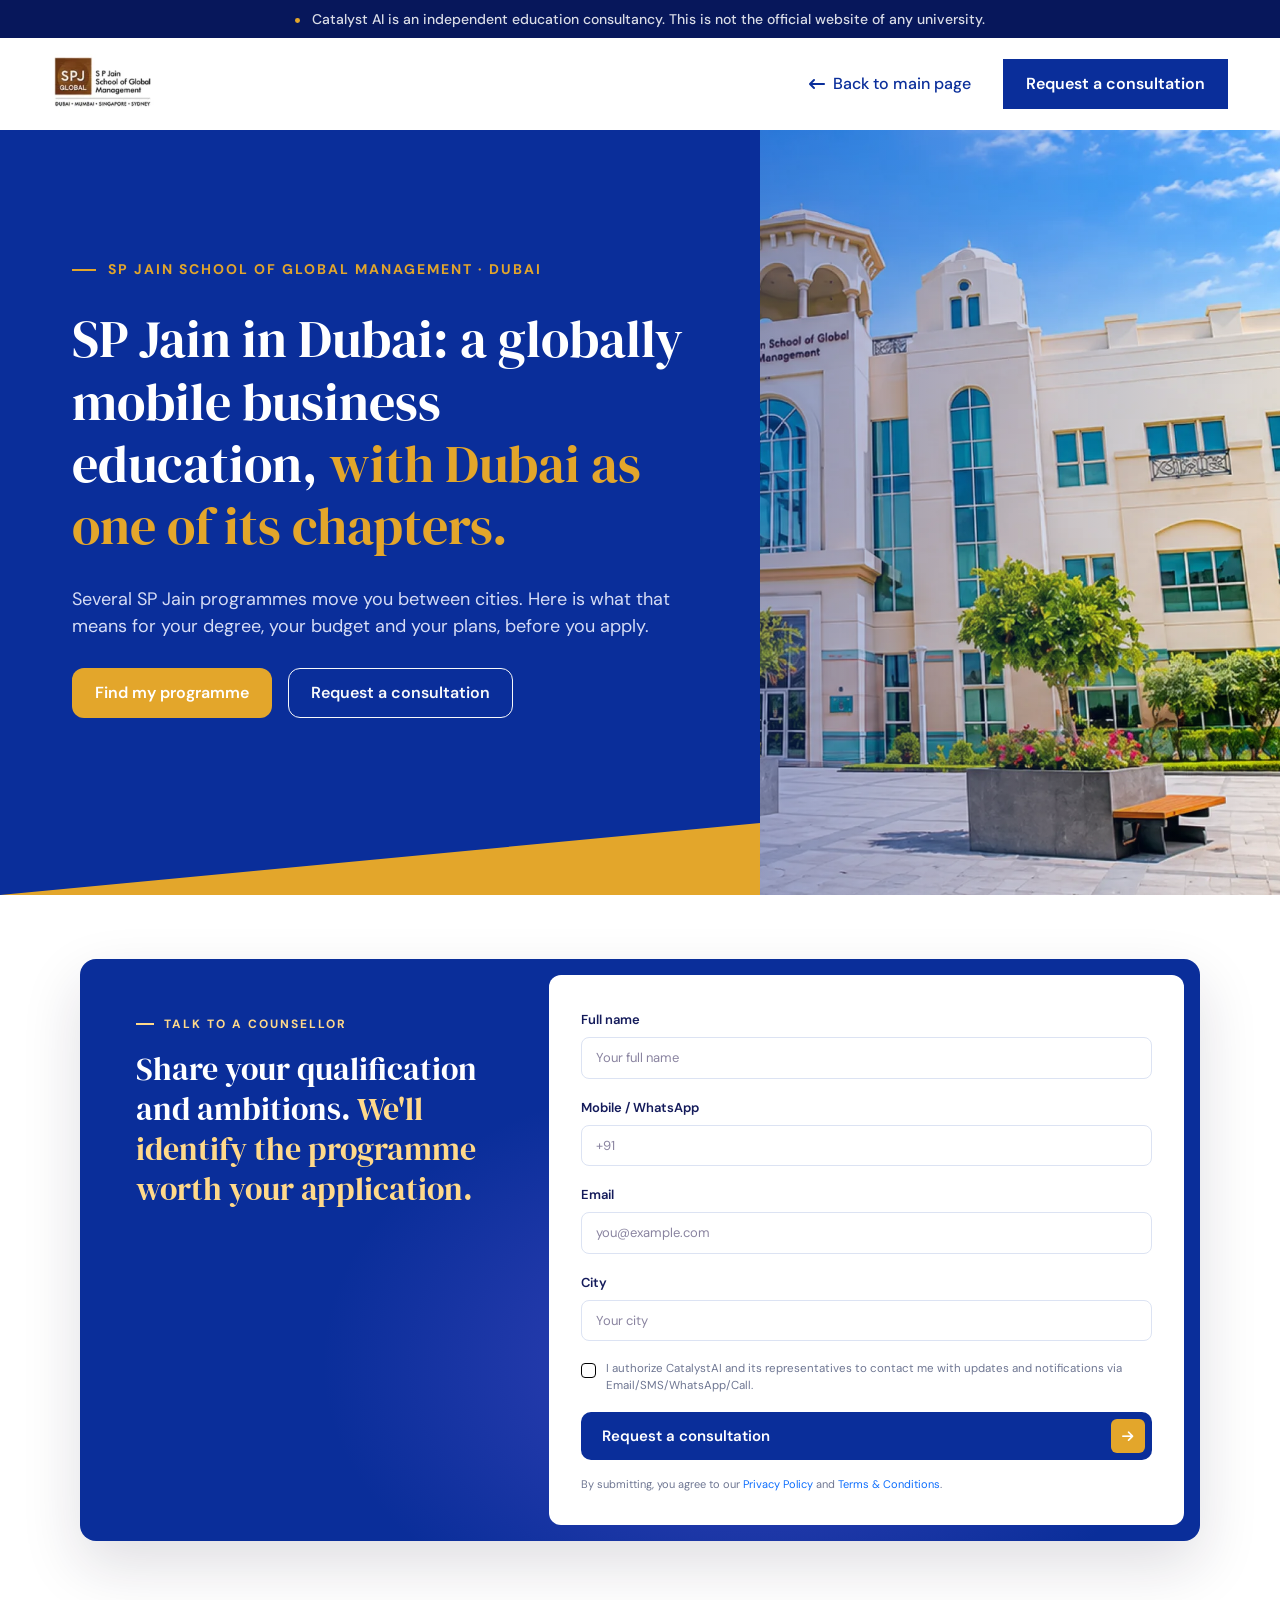
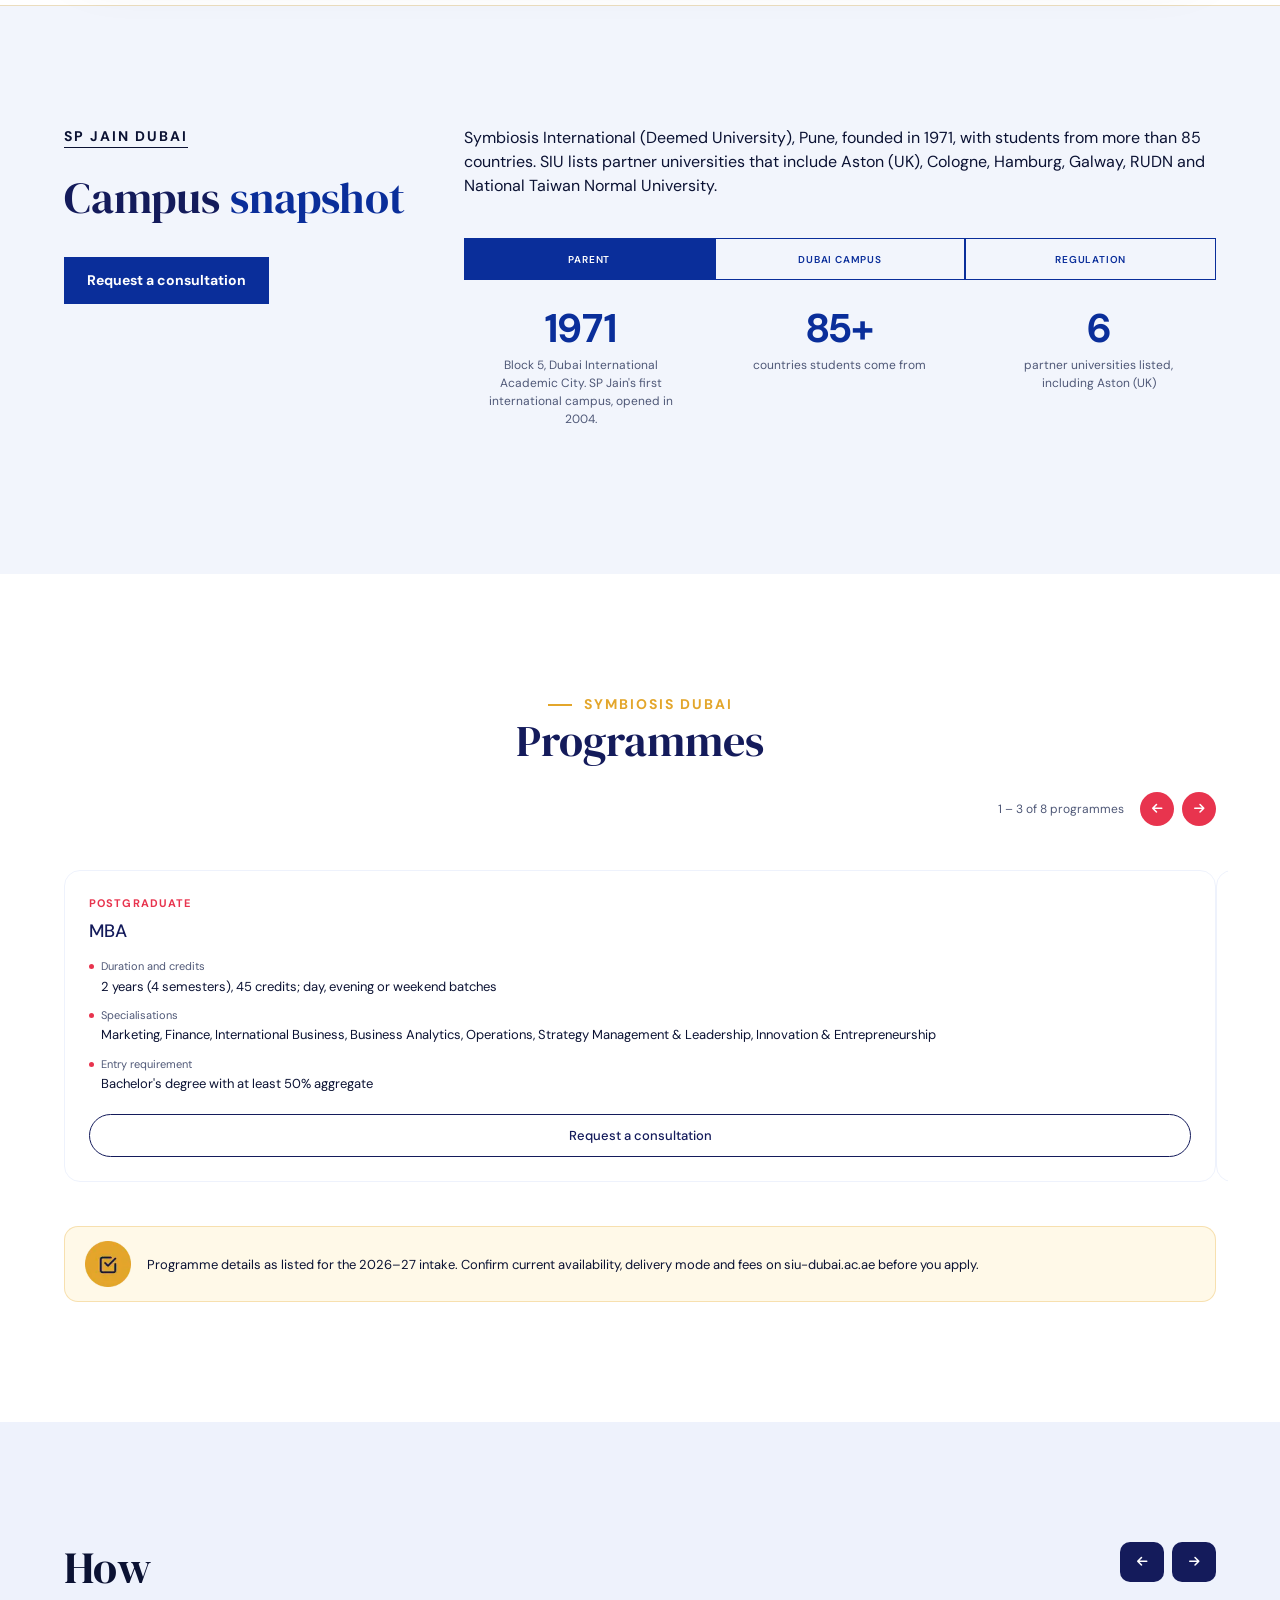
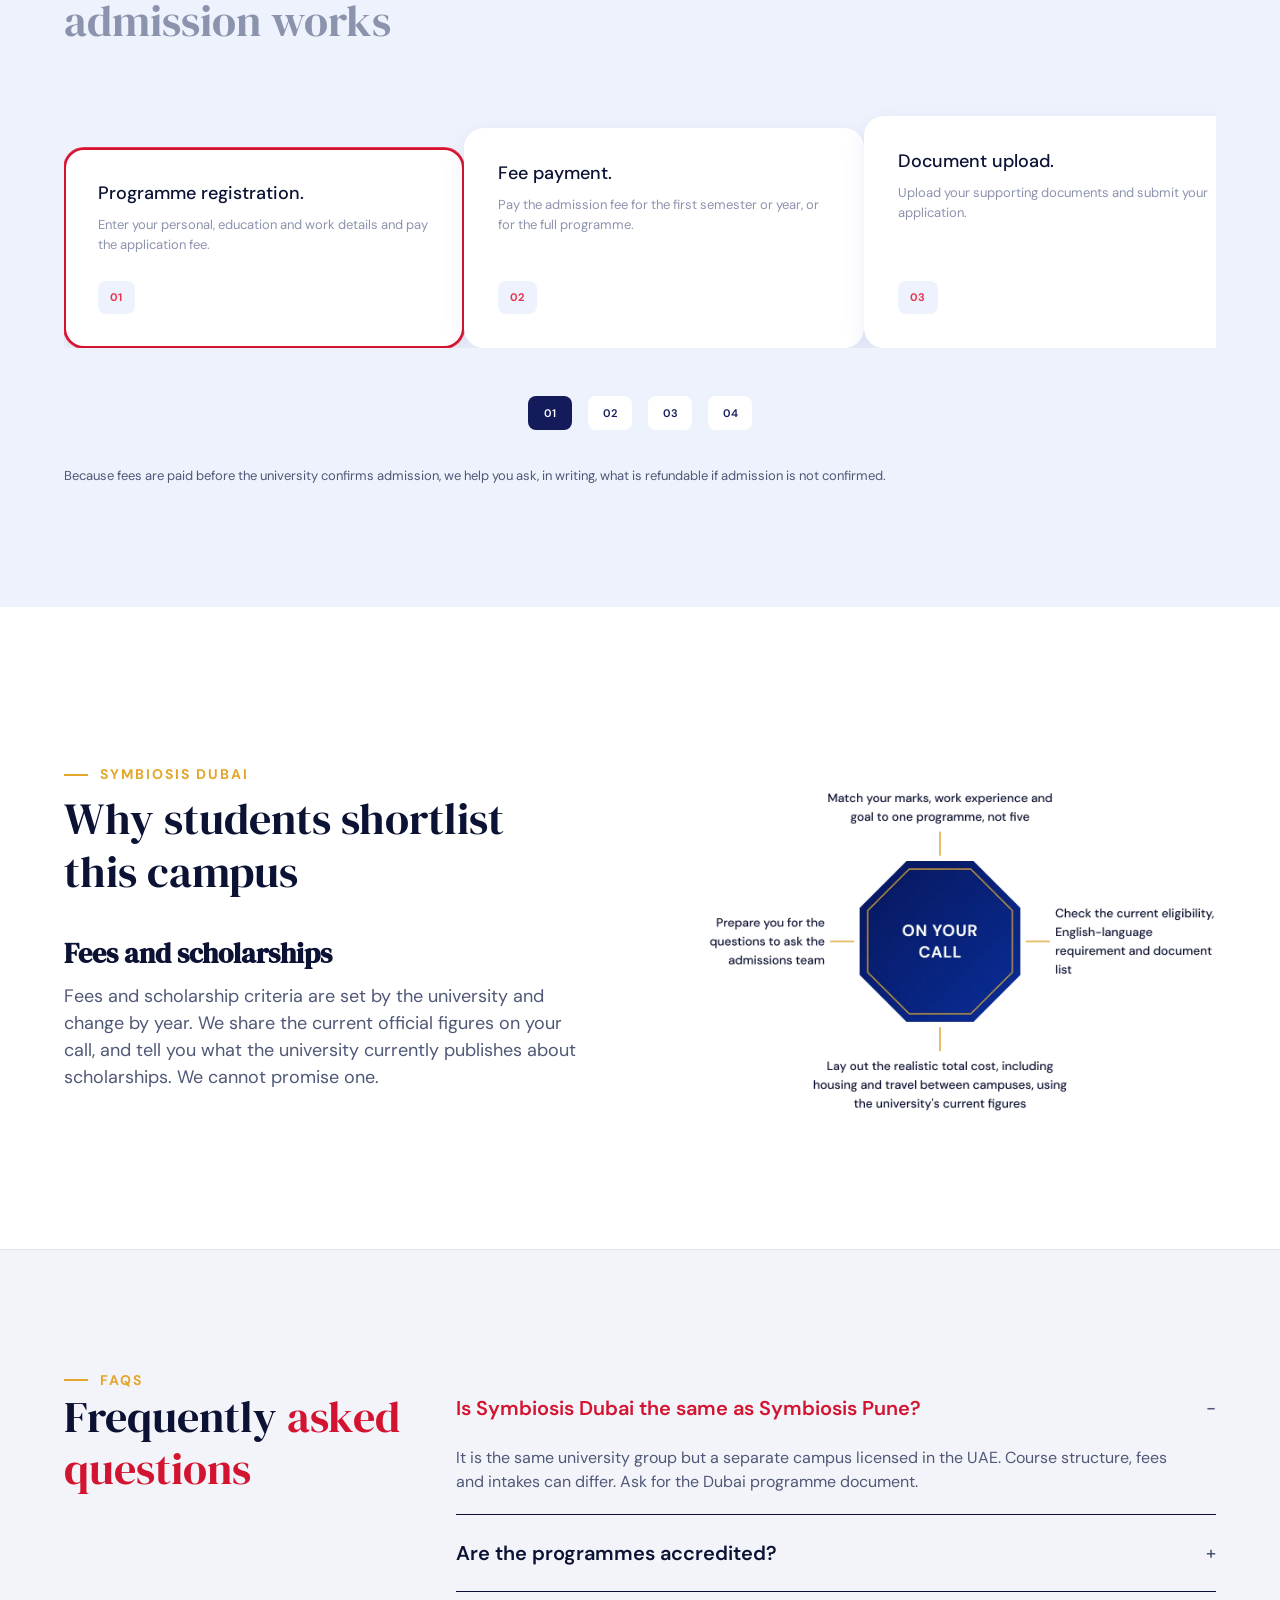
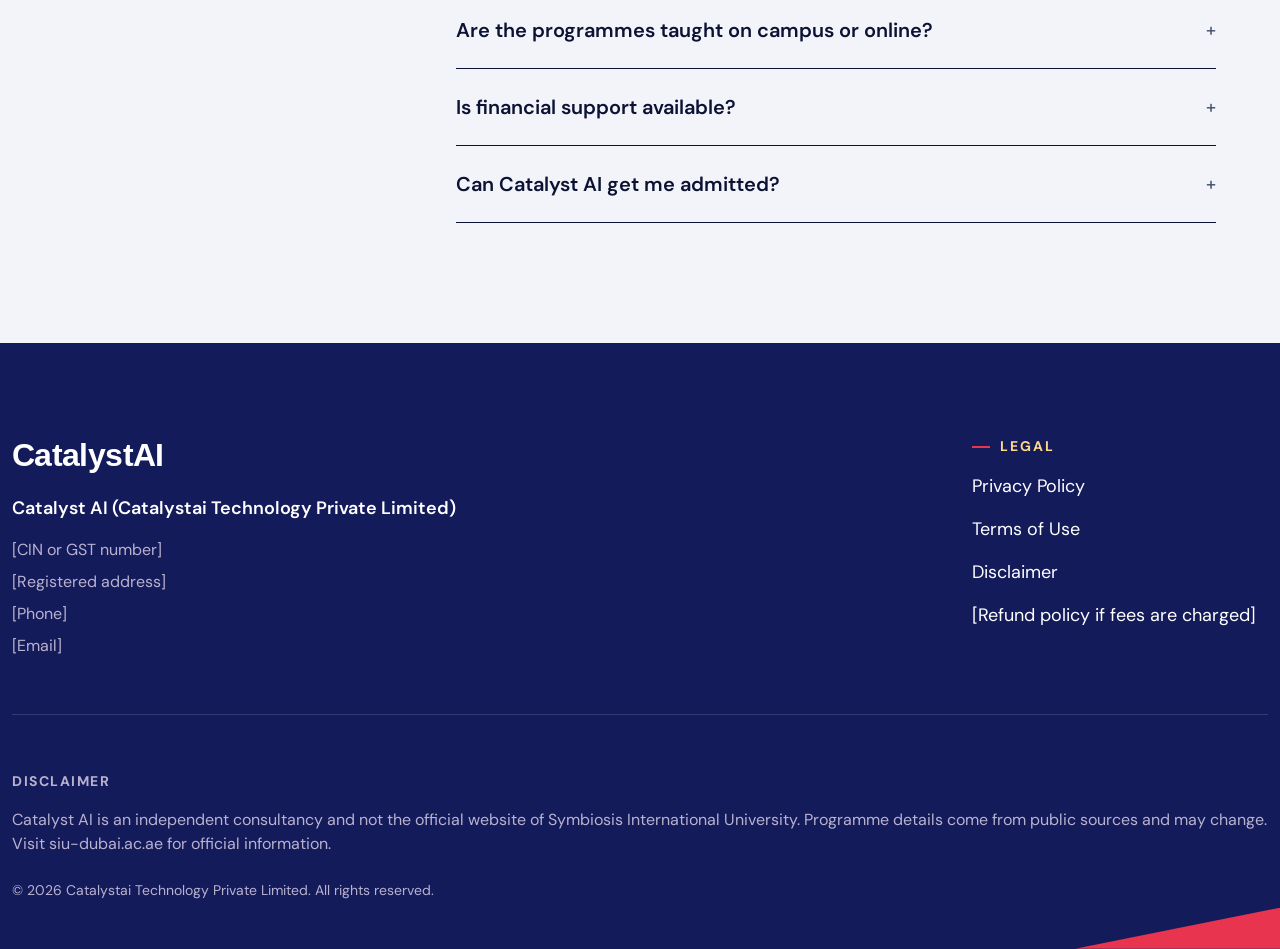
==== commit f2fcfc50: "add new changes" ====
--- a/sp-jain/index.html
+++ b/sp-jain/index.html
@@ -1,15 +1,15 @@
 <!doctype html>
 <html lang="en">
-
-<head>
+  <head>
     <meta charset="UTF-8" />
     <meta name="viewport" content="width=device-width, initial-scale=1.0" />
     <title>SP Jain | Catalyst AI</title>
-    <link rel="preconnect" href="https://fonts.googleapis.com">
-    <link rel="preconnect" href="https://fonts.gstatic.com" crossorigin>
+    <link rel="preconnect" href="https://fonts.googleapis.com" />
+    <link rel="preconnect" href="https://fonts.gstatic.com" crossorigin />
     <link
-        href="https://fonts.googleapis.com/css2?family=Arimo:ital,wght@0,400..700;1,400..700&family=DM+Sans:ital,opsz,wght@0,9..40,100..1000;1,9..40,100..1000&family=DM+Serif+Display:ital@0;1&display=swap"
-        rel="stylesheet">
+      href="https://fonts.googleapis.com/css2?family=Arimo:ital,wght@0,400..700;1,400..700&family=DM+Sans:ital,opsz,wght@0,9..40,100..1000;1,9..40,100..1000&family=DM+Serif+Display:ital@0;1&display=swap"
+      rel="stylesheet"
+    />
 
     <!-- Bootstrap 5 CSS -->
     <link href="https://cdn.jsdelivr.net/npm/bootstrap@5.3.3/dist/css/bootstrap.min.css" rel="stylesheet" />
@@ -26,793 +26,880 @@
     <!-- Custom CSS (always LAST) -->
     <link rel="stylesheet" href="./css/style.css" />
     <link rel="stylesheet" href="./css/responsive.css" />
-</head>
-
-<body class="theme-symbiosis">
+  </head>
+
+  <body class="theme-symbiosis">
     <div class="topbar text-center">
-        <div class="container">
-            <span class="topbar__dot d-inline-block rounded-circle me-2"></span>
-            Catalyst AI is an independent education consultancy. This is not the official website of any university.
-        </div>
+      <div class="container">
+        <span class="topbar__dot d-inline-block rounded-circle me-2"></span>
+        Catalyst AI is an independent education consultancy. This is not the official website of any university.
+      </div>
     </div>
 
     <!-- ============ HEADER ============ -->
     <header class="site-header">
-        <div class="container d-flex align-items-center justify-content-between py-3">
-
-            <a href="#home" class="brand d-inline-flex align-items-center text-decoration-none"
-                aria-label="Symbiosis International University Dubai">
-                <img src="./images/SPJain_logo.webp" alt="Symbiosis logo" />
-            </a>
-
-            <div class="d-flex align-items-center header-end">
-                <a href="#" class="back-link d-none d-sm-inline-flex align-items-center gap-2 text-decoration-none">
-                    <i class="fa-solid fa-arrow-left-long"></i> Back to main page
-                </a>
-                <a href="#contact" class="btn btn-brand btn-navy">Request a consultation</a>
-            </div>
-
+      <div class="container d-flex align-items-center justify-content-between py-3">
+        <a
+          href="#home"
+          class="brand d-inline-flex align-items-center text-decoration-none"
+          aria-label="Symbiosis International University Dubai"
+        >
+          <img src="./images/SPJain_logo.webp" alt="Symbiosis logo" />
+        </a>
+
+        <div class="d-flex align-items-center header-end">
+          <a href="#" class="back-link d-none d-sm-inline-flex align-items-center gap-2 text-decoration-none">
+            <i class="fa-solid fa-arrow-left-long"></i> Back to main page
+          </a>
+          <a href="#contact" class="btn btn-brand btn-navy">Request a consultation</a>
         </div>
+      </div>
     </header>
     <!-- ============ HERO ============ -->
     <main>
-        <section id="home" class="hero ">
-
-            <!-- Left faded strip (desktop only) -->
-            <div class="hero__tint" aria-hidden="true" data-aos="fade" data-aos-duration="1200"></div>
-
-            <!-- Main content panel with BG image + gradient overlay + bottom wedge -->
-            <div class="hero__panel">
-                <div class="container px-0 px-md-auto">
-                    <div class="hero__content d-flex justify-content-center flex-column position-relative"
-                        data-aos="fade-up" data-aos-duration="800">
-                        <span class="eyebrow align-items-center fw-bold text-uppercase" data-aos="fade-up"
-                            data-aos-duration="700">
-                            SP JAIN SCHOOL OF GLOBAL MANAGEMENT · DUBAI
-                        </span>
-
-                        <h1 class="hero__title mb-0 font-serif" data-aos="fade-up" data-aos-delay="100"
-                            data-aos-duration="800">
-                            SP Jain in Dubai: a globally mobile business education,
-                            <span class="text-brand-highlight">with Dubai as one of its chapters.</span>
-                        </h1>
-
-                        <p class="hero__text mb-0" data-aos="fade-up" data-aos-delay="200" data-aos-duration="800">
-                            Several SP Jain programmes move you between cities. Here is what that means for your degree,
-                            your budget and your plans, before you apply.
-                        </p>
-
-                        <div class="hero__actions d-flex flex-wrap gap-3 mb-0" data-aos="fade-up" data-aos-delay="300"
-                            data-aos-duration="800">
-                            <a href="#programmes" class="btn btn-brand btn-accent rounded-12px ">Find my programme</a>
-                            <a href="#contact" class="btn btn-brand btn-outline-light rounded-12px">Request a
-                                consultation</a>
-                        </div>
-                        <span class="hero__wedge" aria-hidden="true" data-aos="fade-up" data-aos-delay="250"
-                            data-aos-duration="700"></span>
-                    </div>
-                </div>
-
-
-            </div>
-
-
-        </section>
+      <section id="home" class="hero">
+        <!-- Left faded strip (desktop only) -->
+        <div class="hero__tint" aria-hidden="true" data-aos="fade" data-aos-duration="1200"></div>
+
+        <!-- Main content panel with BG image + gradient overlay + bottom wedge -->
+        <div class="hero__panel">
+          <div class="container px-0 px-md-auto">
+            <div
+              class="hero__content d-flex justify-content-center flex-column position-relative"
+              data-aos="fade-up"
+              data-aos-duration="800"
+            >
+              <span
+                class="eyebrow align-items-center fw-bold text-uppercase"
+                data-aos="fade-up"
+                data-aos-duration="700"
+              >
+                SP JAIN SCHOOL OF GLOBAL MANAGEMENT · DUBAI
+              </span>
+
+              <h1 class="hero__title mb-0 font-serif" data-aos="fade-up" data-aos-delay="100" data-aos-duration="800">
+                SP Jain in Dubai: a globally mobile business education,
+                <span class="text-brand-highlight">with Dubai as one of its chapters.</span>
+              </h1>
+
+              <p class="hero__text mb-0" data-aos="fade-up" data-aos-delay="200" data-aos-duration="800">
+                Several SP Jain programmes move you between cities. Here is what that means for your degree, your budget
+                and your plans, before you apply.
+              </p>
+
+              <div
+                class="hero__actions d-flex flex-wrap gap-3 mb-0"
+                data-aos="fade-up"
+                data-aos-delay="300"
+                data-aos-duration="800"
+              >
+                <a href="#programmes" class="btn btn-brand btn-accent rounded-12px">Find my programme</a>
+                <a href="#contact" class="btn btn-brand btn-outline-light rounded-12px">Request a consultation</a>
+              </div>
+              <span
+                class="hero__wedge"
+                aria-hidden="true"
+                data-aos="fade-up"
+                data-aos-delay="250"
+                data-aos-duration="700"
+              ></span>
+            </div>
+          </div>
+        </div>
+      </section>
     </main>
     <!-- ============ CONSULTATION / CONTACT SECTION ============ -->
     <section id="contact" class="consult-section bg-white">
-        <div class="container">
-            <div class="consult-card" data-aos="fade-up" data-aos-duration="850">
-                <div class="row g-0 align-items-stretch">
-
-                    <!-- Left Dark / Theme Info Column -->
-                    <div class="col-lg-5 consult-card__left d-flex flex-column justify-content-start gap-3"
-                        data-aos="fade-right" data-aos-delay="150" data-aos-duration="800">
-                        <span class="consult-card__eyebrow d-inline-flex align-items-center fw-bold text-uppercase">
-                            TALK TO A COUNSELLOR
+      <div class="container">
+        <div class="consult-card" data-aos="fade-up" data-aos-duration="850">
+          <div class="row g-0 align-items-stretch">
+            <!-- Left Dark / Theme Info Column -->
+            <div
+              class="col-lg-5 consult-card__left d-flex flex-column justify-content-start gap-3"
+              data-aos="fade-right"
+              data-aos-delay="150"
+              data-aos-duration="800"
+            >
+              <span class="consult-card__eyebrow d-inline-flex align-items-center fw-bold text-uppercase">
+                TALK TO A COUNSELLOR
+              </span>
+
+              <h2 class="consult-card__title text-white font-serif mb-0">
+                Share your qualification and ambitions.
+                <span>We'll identify the programme worth your application.</span>
+              </h2>
+            </div>
+
+            <!-- Right White Form Card -->
+            <div class="col-lg-7">
+              <div class="consult-card__form-wrap" data-aos="fade-up" data-aos-delay="200" data-aos-duration="800">
+                <form id="consultationForm" class="consult-form" novalidate>
+                  <!-- Target Google Sheet Tab Name (Change per page: Symboisi / Page2Tab / Page3Tab) -->
+                  <input type="hidden" name="sheetTab" value="Symboisi" />
+
+                  <div class="row g-3">
+                    <!-- Full Name -->
+                    <div class="col-12">
+                      <label for="fullName" class="form-label consult-label">Full name</label>
+                      <input
+                        type="text"
+                        class="form-control consult-input"
+                        id="fullName"
+                        name="fullName"
+                        placeholder="Your full name"
+                        required
+                      />
+                    </div>
+
+                    <!-- Mobile / WhatsApp -->
+                    <div class="col-12">
+                      <label for="mobileNumber" class="form-label consult-label">Mobile / WhatsApp</label>
+                      <input
+                        type="tel"
+                        class="form-control consult-input"
+                        id="mobileNumber"
+                        name="mobileNumber"
+                        placeholder="+91"
+                        required
+                      />
+                    </div>
+
+                    <!-- Email -->
+                    <div class="col-12">
+                      <label for="emailAddress" class="form-label consult-label">Email</label>
+                      <input
+                        type="email"
+                        class="form-control consult-input"
+                        id="emailAddress"
+                        name="emailAddress"
+                        placeholder="you@example.com"
+                        required
+                      />
+                    </div>
+
+                    <!-- City -->
+                    <div class="col-12">
+                      <label for="cityName" class="form-label consult-label">City</label>
+                      <input
+                        type="text"
+                        class="form-control consult-input"
+                        id="cityName"
+                        name="cityName"
+                        placeholder="Your city"
+                        required
+                      />
+                    </div>
+
+                    <!-- Consent Checkbox -->
+                    <div class="col-12">
+                      <div class="form-check consult-check">
+                        <input class="form-check-input" type="checkbox" id="consentCheck" name="consent" required />
+                        <label class="form-check-label" for="consentCheck">
+                          I authorize CatalystAI and its representatives to contact me with updates and notifications
+                          via Email/SMS/WhatsApp/Call.
+                        </label>
+                      </div>
+                    </div>
+
+                    <!-- Submit Button -->
+                    <div class="col-12">
+                      <button
+                        type="submit"
+                        id="consultSubmitBtn"
+                        class="btn consult-submit w-100 d-flex align-items-center justify-content-between"
+                      >
+                        <span class="consult-submit__text">Request a consultation</span>
+                        <span class="consult-submit__icon d-inline-flex align-items-center justify-content-center">
+                          <i class="fa-solid fa-arrow-right"></i>
                         </span>
-
-                        <h2 class="consult-card__title text-white font-serif mb-0">
-                            Share your qualification and ambitions.
-                            <span>We'll identify the programme worth your application.</span>
-                        </h2>
-                    </div>
-
-                    <!-- Right White Form Card -->
-                    <div class="col-lg-7">
-                        <div class="consult-card__form-wrap" data-aos="fade-up" data-aos-delay="200"
-                            data-aos-duration="800">
-
-                            <form id="consultationForm" class="consult-form" novalidate>
-                                <!-- Target Google Sheet Tab Name (Change per page: Symboisi / Page2Tab / Page3Tab) -->
-                                <input type="hidden" name="sheetTab" value="Symboisi" />
-
-                                <div class="row g-3">
-                                    <!-- Full Name -->
-                                    <div class="col-12">
-                                        <label for="fullName" class="form-label consult-label">Full name</label>
-                                        <input type="text" class="form-control consult-input" id="fullName"
-                                            name="fullName" placeholder="Your full name" required />
-                                    </div>
-
-                                    <!-- Mobile / WhatsApp -->
-                                    <div class="col-12">
-                                        <label for="mobileNumber" class="form-label consult-label">Mobile /
-                                            WhatsApp</label>
-                                        <input type="tel" class="form-control consult-input" id="mobileNumber"
-                                            name="mobileNumber" placeholder="+91" required />
-                                    </div>
-
-                                    <!-- Email -->
-                                    <div class="col-12">
-                                        <label for="emailAddress" class="form-label consult-label">Email</label>
-                                        <input type="email" class="form-control consult-input" id="emailAddress"
-                                            name="emailAddress" placeholder="you@example.com" required />
-                                    </div>
-
-                                    <!-- City -->
-                                    <div class="col-12">
-                                        <label for="cityName" class="form-label consult-label">City</label>
-                                        <input type="text" class="form-control consult-input" id="cityName"
-                                            name="cityName" placeholder="Your city" required />
-                                    </div>
-
-                                    <!-- Consent Checkbox -->
-                                    <div class="col-12">
-                                        <div class="form-check consult-check">
-                                            <input class="form-check-input" type="checkbox" id="consentCheck"
-                                                name="consent" required />
-                                            <label class="form-check-label" for="consentCheck">
-                                                I authorize CatalystAI and its representatives to contact me with
-                                                updates and notifications via
-                                                Email/SMS/WhatsApp/Call.
-                                            </label>
-                                        </div>
-                                    </div>
-
-                                    <!-- Submit Button -->
-                                    <div class="col-12">
-                                        <button type="submit" id="consultSubmitBtn"
-                                            class="btn consult-submit w-100 d-flex align-items-center justify-content-between">
-                                            <span class="consult-submit__text">Request a consultation</span>
-                                            <span
-                                                class="consult-submit__icon d-inline-flex align-items-center justify-content-center">
-                                                <i class="fa-solid fa-arrow-right"></i>
-                                            </span>
-                                        </button>
-                                    </div>
-
-                                    <!-- Status Alert & Legal Note -->
-                                    <div class="col-12">
-                                        <div id="formStatusMsg" class="consult-status d-none" role="alert"></div>
-                                        <p class="consult-note mb-0">
-                                            By submitting, you agree to our <a href="#privacy-policy">Privacy Policy</a>
-                                            and
-                                            <a href="#terms-of-use">Terms &amp; Conditions</a>.
-                                        </p>
-                                    </div>
-                                </div>
-                            </form>
-                        </div>
-                    </div>
-
-                </div>
-            </div>
+                      </button>
+                    </div>
+
+                    <!-- Status Alert & Legal Note -->
+                    <div class="col-12">
+                      <div id="formStatusMsg" class="consult-status d-none" role="alert"></div>
+                      <p class="consult-note mb-0">
+                        By submitting, you agree to our <a href="#privacy-policy">Privacy Policy</a>
+                        and
+                        <a href="#terms-of-use">Terms &amp; Conditions</a>.
+                      </p>
+                    </div>
+                  </div>
+                </form>
+              </div>
+            </div>
+          </div>
         </div>
+      </div>
     </section>
     <!-- ============ CAMPUS SNAPSHOT ============ -->
     <section id="snapshot" class="snapshot" data-snapshot aria-labelledby="snapshot-title">
-        <div class="container custom-container px-gutter">
-            <div class="row g-4 g-lg-5 align-items-start">
-                <div class="col-lg-4" data-aos="fade-up">
-                    <div class="d-flex flex-column gap-3 gap-md-4"> <span
-                            class="snapshot__eyebrow fw-bold text-uppercase">SP JAIN DUBAI</span>
-                        <h2 id="snapshot-title" class="snapshot__title font-serif">
-                            Campus <span class="text-brand-blue">snapshot</span>
-                        </h2>
-                        <a href="#contact" class="btn btn-brand btn-navy btn-caps">Request a consultation</a>
-                    </div>
-                </div>
-
-                <div class="col-lg-8" data-aos="fade-up" data-aos-delay="150">
-                    <p class="snapshot__lead">
-                        Symbiosis International (Deemed University), Pune, founded in 1971, with students from more than
-                        85
-                        countries. SIU lists partner universities that include Aston (UK), Cologne, Hamburg, Galway,
-                        RUDN and
-                        National Taiwan Normal University.
+      <div class="container custom-container px-gutter">
+        <div class="row g-4 g-lg-5 align-items-start">
+          <div class="col-lg-4" data-aos="fade-up">
+            <div class="d-flex flex-column gap-3 gap-md-4">
+              <span class="snapshot__eyebrow fw-bold text-uppercase">SP JAIN DUBAI</span>
+              <h2 id="snapshot-title" class="snapshot__title font-serif">
+                Campus <span class="text-brand-blue">snapshot</span>
+              </h2>
+              <a href="#contact" class="btn btn-brand btn-navy btn-caps">Request a consultation</a>
+            </div>
+          </div>
+
+          <div class="col-lg-8" data-aos="fade-up" data-aos-delay="150">
+            <p class="snapshot__lead">
+              Symbiosis International (Deemed University), Pune, founded in 1971, with students from more than 85
+              countries. SIU lists partner universities that include Aston (UK), Cologne, Hamburg, Galway, RUDN and
+              National Taiwan Normal University.
+            </p>
+
+            <div class="snapshot__tabs" role="tablist" aria-label="Campus snapshot" data-active="0">
+              <span class="snapshot__indicator" aria-hidden="true"></span>
+              <button
+                class="snapshot__tab is-active"
+                type="button"
+                role="tab"
+                id="snap-tab-0"
+                aria-controls="snap-panel-0"
+                aria-selected="true"
+              >
+                Parent
+              </button>
+              <button
+                class="snapshot__tab"
+                type="button"
+                role="tab"
+                id="snap-tab-1"
+                aria-controls="snap-panel-1"
+                aria-selected="false"
+                tabindex="-1"
+              >
+                Dubai campus
+              </button>
+              <button
+                class="snapshot__tab"
+                type="button"
+                role="tab"
+                id="snap-tab-2"
+                aria-controls="snap-panel-2"
+                aria-selected="false"
+                tabindex="-1"
+              >
+                Regulation
+              </button>
+            </div>
+
+            <div class="snapshot__panels">
+              <!-- Tab 1: PARENT (default) -->
+              <div class="snapshot__panel is-active" role="tabpanel" id="snap-panel-0" aria-labelledby="snap-tab-0">
+                <div class="row row-cols-1 row-cols-sm-3 g-4 text-center">
+                  <div class="col snapshot__stat">
+                    <p class="snapshot__num fw-bold">1971</p>
+                    <p class="snapshot__label">
+                      Block 5, Dubai International Academic City. SP Jain's first international campus, opened in 2004.
                     </p>
-
-                    <div class="snapshot__tabs" role="tablist" aria-label="Campus snapshot" data-active="0">
-                        <span class="snapshot__indicator" aria-hidden="true"></span>
-                        <button class="snapshot__tab is-active" type="button" role="tab" id="snap-tab-0"
-                            aria-controls="snap-panel-0" aria-selected="true">Parent</button>
-                        <button class="snapshot__tab" type="button" role="tab" id="snap-tab-1"
-                            aria-controls="snap-panel-1" aria-selected="false" tabindex="-1">Dubai campus</button>
-                        <button class="snapshot__tab" type="button" role="tab" id="snap-tab-2"
-                            aria-controls="snap-panel-2" aria-selected="false" tabindex="-1">Regulation</button>
-                    </div>
-
-                    <div class="snapshot__panels">
-
-                        <!-- Tab 1: PARENT (default) -->
-                        <div class="snapshot__panel is-active" role="tabpanel" id="snap-panel-0"
-                            aria-labelledby="snap-tab-0">
-                            <div class="row row-cols-1 row-cols-sm-3 g-4 text-center">
-                                <div class="col snapshot__stat">
-                                    <p class="snapshot__num fw-bold">1971</p>
-                                    <p class="snapshot__label">Block 5, Dubai International Academic City. SP Jain's
-                                        first international campus, opened in 2004.</p>
-                                </div>
-                                <div class="col snapshot__stat">
-                                    <p class="snapshot__num fw-bold">85+</p>
-                                    <p class="snapshot__label">countries students come from</p>
-                                </div>
-                                <div class="col snapshot__stat">
-                                    <p class="snapshot__num fw-bold">6</p>
-                                    <p class="snapshot__label">partner universities listed, including Aston (UK)</p>
-                                </div>
-                            </div>
-                        </div>
-
-                        <!-- Tab 2: DUBAI CAMPUS (replace with your verified data) -->
-                        <div class="snapshot__panel" role="tabpanel" id="snap-panel-1" aria-labelledby="snap-tab-1">
-                            <div class="row row-cols-1 row-cols-sm-3 g-4 text-center">
-                                <div class="col snapshot__stat">
-                                    <p class="snapshot__num fw-bold">Sept 2024</p>
-                                    <p class="snapshot__label">classes began</p>
-                                </div>
-                                <div class="col snapshot__stat">
-                                    <p class="snapshot__num fw-bold">14 Nov 2024</p>
-                                    <p class="snapshot__label">formally inaugurated</p>
-                                </div>
-                                <div class="col snapshot__stat">
-                                    <p class="snapshot__num fw-bold">Dubai Knowledge Park</p>
-                                    <p class="snapshot__label">reported location</p>
-                                </div>
-                            </div>
-                        </div>
-
-                        <!-- Tab 3: REGULATION (replace with your verified data) -->
-                        <div class="snapshot__panel" role="tabpanel" id="snap-panel-2" aria-labelledby="snap-tab-2">
-                            <div class="row row-cols-1 row-cols-sm-3 g-4 text-center">
-                                <div class="col snapshot__stat">
-                                    <p class="snapshot__num fw-bold">UAE</p>
-                                    <p class="snapshot__label">licensed by the Ministry of Education</p>
-                                </div>
-                                <div class="col snapshot__stat">
-                                    <p class="snapshot__num fw-bold">KHDA</p>
-                                    <p class="snapshot__label">licensed by the Knowledge and Human Development Authority
-                                    </p>
-                                </div>
-                                <div class="col snapshot__stat">
-                                    <p class="snapshot__num fw-bold">CAA</p>
-                                    <p class="snapshot__label">programmes accredited by the Commission for Academic
-                                        Accreditation</p>
-                                </div>
-                            </div>
-                        </div>
-
-                    </div>
-                </div>
-
-            </div>
+                  </div>
+                  <div class="col snapshot__stat">
+                    <p class="snapshot__num fw-bold">85+</p>
+                    <p class="snapshot__label">countries students come from</p>
+                  </div>
+                  <div class="col snapshot__stat">
+                    <p class="snapshot__num fw-bold">6</p>
+                    <p class="snapshot__label">partner universities listed, including Aston (UK)</p>
+                  </div>
+                </div>
+              </div>
+
+              <!-- Tab 2: DUBAI CAMPUS (replace with your verified data) -->
+              <div class="snapshot__panel" role="tabpanel" id="snap-panel-1" aria-labelledby="snap-tab-1">
+                <div class="row row-cols-1 row-cols-sm-3 g-4 text-center">
+                  <div class="col snapshot__stat">
+                    <p class="snapshot__num fw-bold">Sept 2024</p>
+                    <p class="snapshot__label">classes began</p>
+                  </div>
+                  <div class="col snapshot__stat">
+                    <p class="snapshot__num fw-bold">14 Nov 2024</p>
+                    <p class="snapshot__label">formally inaugurated</p>
+                  </div>
+                  <div class="col snapshot__stat">
+                    <p class="snapshot__num fw-bold">Dubai Knowledge Park</p>
+                    <p class="snapshot__label">reported location</p>
+                  </div>
+                </div>
+              </div>
+
+              <!-- Tab 3: REGULATION (replace with your verified data) -->
+              <div class="snapshot__panel" role="tabpanel" id="snap-panel-2" aria-labelledby="snap-tab-2">
+                <div class="row row-cols-1 row-cols-sm-3 g-4 text-center">
+                  <div class="col snapshot__stat">
+                    <p class="snapshot__num fw-bold">UAE</p>
+                    <p class="snapshot__label">licensed by the Ministry of Education</p>
+                  </div>
+                  <div class="col snapshot__stat">
+                    <p class="snapshot__num fw-bold">KHDA</p>
+                    <p class="snapshot__label">licensed by the Knowledge and Human Development Authority</p>
+                  </div>
+                  <div class="col snapshot__stat">
+                    <p class="snapshot__num fw-bold">CAA</p>
+                    <p class="snapshot__label">programmes accredited by the Commission for Academic Accreditation</p>
+                  </div>
+                </div>
+              </div>
+            </div>
+          </div>
         </div>
+      </div>
     </section>
     <section id="programmes" class="programmes" data-programmes aria-labelledby="programmes-title">
-        <div class="container custom-container px-gutter">
-            <div class="programmes__inner mx-auto">
-
-                <!-- Heading -->
-                <header class="text-center" data-aos="fade-up">
-                    <span class="eyebrow justify-content-center text-uppercase fw-bold">Symbiosis Dubai</span>
-                    <h2 id="programmes-title" class="programmes__title font-serif">Programmes</h2>
-                </header>
-
-                <!-- Counter + arrows -->
-                <div class="programmes__nav d-flex align-items-center justify-content-between justify-content-md-end gap-3"
-                    data-aos="fade-up" data-aos-delay="100">
-                    <p class="programmes__count mb-0" aria-live="polite">
-                        <span data-prog-range>1 – 3</span> of 8 programmes
-                    </p>
-                    <div class="d-flex gap-2">
-                        <button class="prog-arrow prog-arrow--prev" type="button" aria-label="Previous programmes"><i
-                                class="fa-solid fa-arrow-left"></i></button>
-                        <button class="prog-arrow prog-arrow--next" type="button" aria-label="Next programmes"><i
-                                class="fa-solid fa-arrow-right"></i></button>
-                    </div>
-                </div>
-
-                <!-- Carousel -->
-                <div class="swiper programmes__swiper" data-aos="fade-up" data-aos-delay="150">
-                    <div class="swiper-wrapper">
-
-                        <!-- 1. MBA -->
-                        <article class="swiper-slide">
-                            <div class="prog-card">
-                                <p class="prog-card__level">Postgraduate</p>
-                                <h3 class="prog-card__title">MBA</h3>
-                                <dl class="prog-card__specs">
-                                    <div>
-                                        <dt>Duration and credits</dt>
-                                        <dd>2 years (4 semesters), 45 credits; day, evening or weekend batches</dd>
-                                    </div>
-                                    <div>
-                                        <dt>Specialisations</dt>
-                                        <dd>Marketing, Finance, International Business, Business Analytics, Operations,
-                                            Strategy Management &amp; Leadership, Innovation &amp; Entrepreneurship</dd>
-                                    </div>
-                                    <div>
-                                        <dt>Entry requirement</dt>
-                                        <dd>Bachelor's degree with at least 50% aggregate</dd>
-                                    </div>
-                                </dl>
-                                <a href="#contact" class="btn btn-pill w-100">Request a consultation</a>
-                            </div>
-                        </article>
-
-                        <!-- 2. BBA (Honours) -->
-                        <article class="swiper-slide">
-                            <div class="prog-card">
-                                <p class="prog-card__level">Undergraduate</p>
-                                <h3 class="prog-card__title">BBA (Honours)</h3>
-                                <dl class="prog-card__specs">
-                                    <div>
-                                        <dt>Duration and credits</dt>
-                                        <dd>4 years (8 semesters), 149 credits; exit option after 3 years</dd>
-                                    </div>
-                                    <div>
-                                        <dt>Specialisations</dt>
-                                        <dd>AI &amp; Business Analytics, Marketing, Logistics &amp; Supply Chain, Human
-                                            Resource Management, Finance</dd>
-                                    </div>
-                                    <div>
-                                        <dt>Entry requirement</dt>
-                                        <dd>10+2 or 10+3 diploma, any discipline</dd>
-                                    </div>
-                                </dl>
-                                <a href="#contact" class="btn btn-pill w-100">Request a consultation</a>
-                            </div>
-                        </article>
-
-                        <!-- 3. BBA dual degree -->
-                        <article class="swiper-slide">
-                            <div class="prog-card">
-                                <p class="prog-card__level">Undergraduate</p>
-                                <h3 class="prog-card__title">BBA dual degree</h3>
-                                <dl class="prog-card__specs">
-                                    <div>
-                                        <dt>Duration and credits</dt>
-                                        <dd>4 years (8 semesters), 120 credits</dd>
-                                    </div>
-                                    <div>
-                                        <dt>Specialisations</dt>
-                                        <dd>BBA from SIU Dubai plus BSc from Aston University, UK</dd>
-                                    </div>
-                                    <div>
-                                        <dt>Entry requirement</dt>
-                                        <dd>10+2 from a recognised board, any discipline</dd>
-                                    </div>
-                                </dl>
-                                <a href="#contact" class="btn btn-pill w-100">Request a consultation</a>
-                            </div>
-                        </article>
-
-                        <!-- 4 to 8: PLACEHOLDERS - replace with verified programme data -->
-                        <article class="swiper-slide">
-                            <div class="prog-card">
-                                <p class="prog-card__level">Undergraduate</p>
-                                <h3 class="prog-card__title">B.Com (Honours) + ACCA</h3>
-                                <dl class="prog-card__specs">
-                                    <div>
-                                        <dt>Duration and credits</dt>
-                                        <dd>4 years (8 semesters), 146 credits; exit option after 3 years</dd>
-                                    </div>
-                                    <div>
-                                        <dt>Specialisations</dt>
-                                        <dd>ACCA pathway</dd>
-                                    </div>
-                                    <div>
-                                        <dt>Entry requirement</dt>
-                                        <dd>10+2 from a recognised board, any discipline</dd>
-                                    </div>
-                                </dl>
-                                <a href="#contact" class="btn btn-pill w-100">Request a consultation</a>
-                            </div>
-                        </article>
-
-                        <article class="swiper-slide">
-                            <div class="prog-card">
-                                <p class="prog-card__level">Undergraduate</p>
-                                <h3 class="prog-card__title">BA Media & Communication (Honours)</h3>
-                                <dl class="prog-card__specs">
-                                    <div>
-                                        <dt>Duration and credits</dt>
-                                        <dd>4 years (8 semesters), 146 credits; exit option after 3 years</dd>
-                                    </div>
-                                    <div>
-                                        <dt>Entry requirement</dt>
-                                        <dd>10+2 from a recognised board, any discipline</dd>
-                                    </div>
-                                </dl>
-                                <a href="#contact" class="btn btn-pill w-100">Request a consultation</a>
-                            </div>
-                        </article>
-
-                        <article class="swiper-slide">
-                            <div class="prog-card">
-                                <p class="prog-card__level">Undergraduate</p>
-                                <h3 class="prog-card__title">B.Sc Psychology (Honours)</h3>
-                                <dl class="prog-card__specs">
-                                    <div>
-                                        <dt>Duration and credits</dt>
-                                        <dd>4 years (8 semesters), 146 credits; exit option after 3 years</dd>
-                                    </div>
-                                    <div>
-                                        <dt>Entry requirement</dt>
-                                        <dd>10+2 from a recognised board, any discipline</dd>
-                                    </div>
-                                </dl>
-                                <a href="#contact" class="btn btn-pill w-100">Request a consultation</a>
-                            </div>
-                        </article>
-
-                        <article class="swiper-slide">
-                            <div class="prog-card">
-                                <p class="prog-card__level">Undergraduate</p>
-                                <h3 class="prog-card__title">B.Tech Computer Engineering</h3>
-                                <dl class="prog-card__specs">
-                                    <div>
-                                        <dt>Duration and credits</dt>
-                                        <dd>4 years (8 semesters), 153 credits; internship included</dd>
-                                    </div>
-                                    <div>
-                                        <dt>Entry requirement</dt>
-                                        <dd>10+2 from a recognised board (confirm subject requirement)</dd>
-                                    </div>
-                                </dl>
-                                <a href="#contact" class="btn btn-pill w-100">Request a consultation</a>
-                            </div>
-                        </article>
-
-                        <article class="swiper-slide">
-                            <div class="prog-card">
-                                <p class="prog-card__level">Online</p>
-                                <h3 class="prog-card__title">MA in English</h3>
-                                <dl class="prog-card__specs">
-                                    <div>
-                                        <dt>Duration and credits</dt>
-                                        <dd>Confirm duration with the university</dd>
-                                    </div>
-                                    <div>
-                                        <dt>Specialisations</dt>
-                                        <dd>3 specialisations</dd>
-                                    </div>
-                                    <div>
-                                        <dt>Entry requirement</dt>
-                                        <dd>3-year bachelor's degree, any discipline</dd>
-                                    </div>
-                                </dl>
-                                <a href="#contact" class="btn btn-pill w-100">Request a consultation</a>
-                            </div>
-                        </article>
-
-                    </div>
-                </div>
-
-                <!-- Notice -->
-                <div class="programmes__notice d-flex align-items-center gap-3" role="note" data-aos="fade-up">
-                    <img src="./images/Icon.webp" height="46px" width="46px" alt="">
-                    <p class="mb-0">Programme details as listed for the 2026–27 intake. Confirm current availability,
-                        delivery mode and fees on siu-dubai.ac.ae before you apply.
-                    </p>
-                </div>
-
-            </div>
+      <div class="container custom-container px-gutter">
+        <div class="programmes__inner mx-auto">
+          <!-- Heading -->
+          <header class="text-center" data-aos="fade-up">
+            <span class="eyebrow justify-content-center text-uppercase fw-bold">Symbiosis Dubai</span>
+            <h2 id="programmes-title" class="programmes__title font-serif">Programmes</h2>
+          </header>
+
+          <!-- Counter + arrows -->
+          <div
+            class="programmes__nav d-flex align-items-center justify-content-between justify-content-md-end gap-3"
+            data-aos="fade-up"
+            data-aos-delay="100"
+          >
+            <p class="programmes__count mb-0" aria-live="polite"><span data-prog-range>1 – 3</span> of 8 programmes</p>
+            <div class="d-flex gap-2">
+              <button class="prog-arrow prog-arrow--prev" type="button" aria-label="Previous programmes">
+                <i class="fa-solid fa-arrow-left"></i>
+              </button>
+              <button class="prog-arrow prog-arrow--next" type="button" aria-label="Next programmes">
+                <i class="fa-solid fa-arrow-right"></i>
+              </button>
+            </div>
+          </div>
+
+          <!-- Carousel -->
+          <div class="swiper programmes__swiper" data-aos="fade-up" data-aos-delay="150">
+            <div class="swiper-wrapper">
+              <!-- 1. MBA -->
+              <article class="swiper-slide">
+                <div class="prog-card">
+                  <p class="prog-card__level">Postgraduate</p>
+                  <h3 class="prog-card__title">MBA</h3>
+                  <dl class="prog-card__specs">
+                    <div>
+                      <dt>Duration and credits</dt>
+                      <dd>2 years (4 semesters), 45 credits; day, evening or weekend batches</dd>
+                    </div>
+                    <div>
+                      <dt>Specialisations</dt>
+                      <dd>
+                        Marketing, Finance, International Business, Business Analytics, Operations, Strategy Management
+                        &amp; Leadership, Innovation &amp; Entrepreneurship
+                      </dd>
+                    </div>
+                    <div>
+                      <dt>Entry requirement</dt>
+                      <dd>Bachelor's degree with at least 50% aggregate</dd>
+                    </div>
+                  </dl>
+                  <a href="#contact" class="btn btn-pill w-100">Request a consultation</a>
+                </div>
+              </article>
+
+              <!-- 2. BBA (Honours) -->
+              <article class="swiper-slide">
+                <div class="prog-card">
+                  <p class="prog-card__level">Undergraduate</p>
+                  <h3 class="prog-card__title">BBA (Honours)</h3>
+                  <dl class="prog-card__specs">
+                    <div>
+                      <dt>Duration and credits</dt>
+                      <dd>4 years (8 semesters), 149 credits; exit option after 3 years</dd>
+                    </div>
+                    <div>
+                      <dt>Specialisations</dt>
+                      <dd>
+                        AI &amp; Business Analytics, Marketing, Logistics &amp; Supply Chain, Human Resource Management,
+                        Finance
+                      </dd>
+                    </div>
+                    <div>
+                      <dt>Entry requirement</dt>
+                      <dd>10+2 or 10+3 diploma, any discipline</dd>
+                    </div>
+                  </dl>
+                  <a href="#contact" class="btn btn-pill w-100">Request a consultation</a>
+                </div>
+              </article>
+
+              <!-- 3. BBA dual degree -->
+              <article class="swiper-slide">
+                <div class="prog-card">
+                  <p class="prog-card__level">Undergraduate</p>
+                  <h3 class="prog-card__title">BBA dual degree</h3>
+                  <dl class="prog-card__specs">
+                    <div>
+                      <dt>Duration and credits</dt>
+                      <dd>4 years (8 semesters), 120 credits</dd>
+                    </div>
+                    <div>
+                      <dt>Specialisations</dt>
+                      <dd>BBA from SIU Dubai plus BSc from Aston University, UK</dd>
+                    </div>
+                    <div>
+                      <dt>Entry requirement</dt>
+                      <dd>10+2 from a recognised board, any discipline</dd>
+                    </div>
+                  </dl>
+                  <a href="#contact" class="btn btn-pill w-100">Request a consultation</a>
+                </div>
+              </article>
+
+              <!-- 4 to 8: PLACEHOLDERS - replace with verified programme data -->
+              <article class="swiper-slide">
+                <div class="prog-card">
+                  <p class="prog-card__level">Undergraduate</p>
+                  <h3 class="prog-card__title">B.Com (Honours) + ACCA</h3>
+                  <dl class="prog-card__specs">
+                    <div>
+                      <dt>Duration and credits</dt>
+                      <dd>4 years (8 semesters), 146 credits; exit option after 3 years</dd>
+                    </div>
+                    <div>
+                      <dt>Specialisations</dt>
+                      <dd>ACCA pathway</dd>
+                    </div>
+                    <div>
+                      <dt>Entry requirement</dt>
+                      <dd>10+2 from a recognised board, any discipline</dd>
+                    </div>
+                  </dl>
+                  <a href="#contact" class="btn btn-pill w-100">Request a consultation</a>
+                </div>
+              </article>
+
+              <article class="swiper-slide">
+                <div class="prog-card">
+                  <p class="prog-card__level">Undergraduate</p>
+                  <h3 class="prog-card__title">BA Media & Communication (Honours)</h3>
+                  <dl class="prog-card__specs">
+                    <div>
+                      <dt>Duration and credits</dt>
+                      <dd>4 years (8 semesters), 146 credits; exit option after 3 years</dd>
+                    </div>
+                    <div>
+                      <dt>Entry requirement</dt>
+                      <dd>10+2 from a recognised board, any discipline</dd>
+                    </div>
+                  </dl>
+                  <a href="#contact" class="btn btn-pill w-100">Request a consultation</a>
+                </div>
+              </article>
+
+              <article class="swiper-slide">
+                <div class="prog-card">
+                  <p class="prog-card__level">Undergraduate</p>
+                  <h3 class="prog-card__title">B.Sc Psychology (Honours)</h3>
+                  <dl class="prog-card__specs">
+                    <div>
+                      <dt>Duration and credits</dt>
+                      <dd>4 years (8 semesters), 146 credits; exit option after 3 years</dd>
+                    </div>
+                    <div>
+                      <dt>Entry requirement</dt>
+                      <dd>10+2 from a recognised board, any discipline</dd>
+                    </div>
+                  </dl>
+                  <a href="#contact" class="btn btn-pill w-100">Request a consultation</a>
+                </div>
+              </article>
+
+              <article class="swiper-slide">
+                <div class="prog-card">
+                  <p class="prog-card__level">Undergraduate</p>
+                  <h3 class="prog-card__title">B.Tech Computer Engineering</h3>
+                  <dl class="prog-card__specs">
+                    <div>
+                      <dt>Duration and credits</dt>
+                      <dd>4 years (8 semesters), 153 credits; internship included</dd>
+                    </div>
+                    <div>
+                      <dt>Entry requirement</dt>
+                      <dd>10+2 from a recognised board (confirm subject requirement)</dd>
+                    </div>
+                  </dl>
+                  <a href="#contact" class="btn btn-pill w-100">Request a consultation</a>
+                </div>
+              </article>
+
+              <article class="swiper-slide">
+                <div class="prog-card">
+                  <p class="prog-card__level">Online</p>
+                  <h3 class="prog-card__title">MA in English</h3>
+                  <dl class="prog-card__specs">
+                    <div>
+                      <dt>Duration and credits</dt>
+                      <dd>Confirm duration with the university</dd>
+                    </div>
+                    <div>
+                      <dt>Specialisations</dt>
+                      <dd>3 specialisations</dd>
+                    </div>
+                    <div>
+                      <dt>Entry requirement</dt>
+                      <dd>3-year bachelor's degree, any discipline</dd>
+                    </div>
+                  </dl>
+                  <a href="#contact" class="btn btn-pill w-100">Request a consultation</a>
+                </div>
+              </article>
+            </div>
+          </div>
+
+          <!-- Notice -->
+          <div class="programmes__notice d-flex align-items-center gap-3" role="note" data-aos="fade-up">
+            <img src="./images/Icon.webp" height="46px" width="46px" alt="" />
+            <p class="mb-0">
+              Programme details as listed for the 2026–27 intake. Confirm current availability, delivery mode and fees
+              on siu-dubai.ac.ae before you apply.
+            </p>
+          </div>
         </div>
+      </div>
     </section>
     <!-- ============ HOW ADMISSION WORKS ============ -->
     <section id="admission" class="admission" data-admission aria-labelledby="admission-title">
-        <div class="container custom-container px-gutter">
-            <div class="admission__inner mx-auto">
-
-                <!-- Heading + arrows -->
-                <div class="d-flex align-items-start justify-content-between gap-3" data-aos="fade-up">
-                    <h2 id="admission-title" class="admission__title font-serif">
-                        How <span class="d-block">admission works</span>
-                    </h2>
-                    <div class="d-flex gap-2">
-                        <button class="step-arrow" type="button" data-adm-prev aria-label="Previous step"><i
-                                class="fa-solid fa-arrow-left"></i></button>
-                        <button class="step-arrow" type="button" data-adm-next aria-label="Next step"><i
-                                class="fa-solid fa-arrow-right"></i></button>
-                    </div>
-                </div>
-
-                <!-- Cards -->
-                <div class="swiper admission__swiper" data-aos="fade-up" data-aos-delay="100">
-                    <div class="swiper-wrapper">
-
-                        <article class="swiper-slide is-active">
-                            <div class="step-card">
-                                <h3 class="step-card__title">Programme registration.</h3>
-                                <p class="step-card__text">Enter your personal, education and work details and pay the
-                                    application fee.</p>
-                                <span class="step-card__num">01</span>
-                            </div>
-                        </article>
-
-                        <article class="swiper-slide">
-                            <div class="step-card">
-                                <h3 class="step-card__title">Fee payment.</h3>
-                                <p class="step-card__text">Pay the admission fee for the first semester or year, or for
-                                    the full programme.</p>
-                                <span class="step-card__num">02</span>
-                            </div>
-                        </article>
-
-                        <article class="swiper-slide">
-                            <div class="step-card">
-                                <h3 class="step-card__title">Document upload.</h3>
-                                <p class="step-card__text">Upload your supporting documents and submit your application.
-                                </p>
-                                <span class="step-card__num">03</span>
-                            </div>
-                        </article>
-
-                        <article class="swiper-slide">
-                            <div class="step-card">
-                                <h3 class="step-card__title">University approval.</h3>
-                                <p class="step-card__text">SIU evaluates your documents and confirms admission.</p>
-                                <span class="step-card__num">04</span>
-                            </div>
-                        </article>
-
-                    </div>
-                </div>
-
-                <!-- Pagination (centered) -->
-                <div class="admission__pager d-flex justify-content-center gap-3" role="group"
-                    aria-label="Admission steps" data-aos="fade-up">
-                    <button class="step-dot is-active" type="button" data-adm-dot aria-label="Go to step 1"
-                        aria-current="step">01</button>
-                    <button class="step-dot" type="button" data-adm-dot aria-label="Go to step 2">02</button>
-                    <button class="step-dot" type="button" data-adm-dot aria-label="Go to step 3">03</button>
-                    <button class="step-dot" type="button" data-adm-dot aria-label="Go to step 4">04</button>
-                </div>
-
-                <p class="admission__note mb-0" data-aos="fade-up">
-                    Because fees are paid before the university confirms admission, we help you ask, in writing, what is
-                    refundable if admission is not confirmed.
-                </p>
-
-            </div>
+      <div class="container custom-container px-gutter">
+        <div class="admission__inner mx-auto">
+          <!-- Heading + arrows -->
+          <div class="d-flex align-items-start justify-content-between gap-3" data-aos="fade-up">
+            <h2 id="admission-title" class="admission__title font-serif">
+              How <span class="d-block">admission works</span>
+            </h2>
+            <div class="d-flex gap-2">
+              <button class="step-arrow" type="button" data-adm-prev aria-label="Previous step">
+                <i class="fa-solid fa-arrow-left"></i>
+              </button>
+              <button class="step-arrow" type="button" data-adm-next aria-label="Next step">
+                <i class="fa-solid fa-arrow-right"></i>
+              </button>
+            </div>
+          </div>
+
+          <!-- Cards -->
+          <div class="swiper admission__swiper" data-aos="fade-up" data-aos-delay="100">
+            <div class="swiper-wrapper">
+              <article class="swiper-slide is-active">
+                <div class="step-card">
+                  <h3 class="step-card__title">Programme registration.</h3>
+                  <p class="step-card__text">
+                    Enter your personal, education and work details and pay the application fee.
+                  </p>
+                  <span class="step-card__num">01</span>
+                </div>
+              </article>
+
+              <article class="swiper-slide">
+                <div class="step-card">
+                  <h3 class="step-card__title">Fee payment.</h3>
+                  <p class="step-card__text">
+                    Pay the admission fee for the first semester or year, or for the full programme.
+                  </p>
+                  <span class="step-card__num">02</span>
+                </div>
+              </article>
+
+              <article class="swiper-slide">
+                <div class="step-card">
+                  <h3 class="step-card__title">Document upload.</h3>
+                  <p class="step-card__text">Upload your supporting documents and submit your application.</p>
+                  <span class="step-card__num">03</span>
+                </div>
+              </article>
+
+              <article class="swiper-slide">
+                <div class="step-card">
+                  <h3 class="step-card__title">University approval.</h3>
+                  <p class="step-card__text">SIU evaluates your documents and confirms admission.</p>
+                  <span class="step-card__num">04</span>
+                </div>
+              </article>
+            </div>
+          </div>
+
+          <!-- Pagination (centered) -->
+          <div
+            class="admission__pager d-flex justify-content-center gap-3"
+            role="group"
+            aria-label="Admission steps"
+            data-aos="fade-up"
+          >
+            <button class="step-dot is-active" type="button" data-adm-dot aria-label="Go to step 1" aria-current="step">
+              01
+            </button>
+            <button class="step-dot" type="button" data-adm-dot aria-label="Go to step 2">02</button>
+            <button class="step-dot" type="button" data-adm-dot aria-label="Go to step 3">03</button>
+            <button class="step-dot" type="button" data-adm-dot aria-label="Go to step 4">04</button>
+          </div>
+
+          <p class="admission__note mb-0" data-aos="fade-up">
+            Because fees are paid before the university confirms admission, we help you ask, in writing, what is
+            refundable if admission is not confirmed.
+          </p>
         </div>
+      </div>
     </section>
 
     <!-- ============ WHY STUDENTS SHORTLIST THIS CAMPUS ============ -->
     <section id="why-campus" class="why" aria-labelledby="why-title">
-        <div class="container custom-container px-gutter">
-            <div class="why__inner">
-
-                <div class="row g-5 align-items-center">
-
-                    <!-- 1. Text -->
-                    <div class="col-md-6 ">
-                        <span class="eyebrow text-uppercase fw-bold mb-2" data-aos="fade-up">Symbiosis Dubai</span>
-
-                        <h2 id="why-title" class="why__title font-serif" data-aos="fade-up" data-aos-delay="100">
-                            <span class="d-block">Why students shortlist</span>
-                            <span class="d-block text-brand-red">this campus</span>
-                        </h2>
-
-                        <h3 class="why__subtitle font-serif fw-bold" data-aos="fade-up" data-aos-delay="200">Fees and
-                            scholarships</h3>
-
-                        <p class="why__text mb-0" data-aos="fade-up" data-aos-delay="300">
-                            Fees and scholarship criteria are set by the university and change by year. We share the
-                            current official
-                            figures on your call, and tell you what the university currently publishes about
-                            scholarships. We cannot
-                            promise one.
-                        </p>
-                    </div>
-                    <!-- 3. Diagram as an image (replace src, width and height with your file's real values) -->
-                    <div class="col-12 col-md-6 ">
-                        <img class="why__diagram img-fluid d-block mx-auto" src="./images/Diagram.webp"
-                            alt="SIU Dubai at the centre. One city, many courses: business, computing, engineering, psychology and media sit under one roof. Recognition in the UAE: the university says CAA-accredited degrees are recognised by public and private employers in the UAE. Professional add-ons: B.Com options include ACCA preparation, and the BBA has a dual-degree route with a UK university."
-                            width="760" height="540" loading="lazy" data-aos="zoom-in" data-aos-delay="100" />
-                    </div>
-
-                </div>
-            </div>
+      <div class="container custom-container px-gutter">
+        <div class="why__inner">
+          <div class="row g-5 align-items-center">
+            <!-- 1. Text -->
+            <div class="col-md-6">
+              <span class="eyebrow text-uppercase fw-bold mb-2" data-aos="fade-up">Symbiosis Dubai</span>
+
+              <h2 id="why-title" class="why__title font-serif" data-aos="fade-up" data-aos-delay="100">
+                <span class="d-block">Why students shortlist</span>
+                <span class="d-block text-brand-red">this campus</span>
+              </h2>
+
+              <h3 class="why__subtitle font-serif fw-bold" data-aos="fade-up" data-aos-delay="200">
+                Fees and scholarships
+              </h3>
+
+              <p class="why__text mb-0" data-aos="fade-up" data-aos-delay="300">
+                Fees and scholarship criteria are set by the university and change by year. We share the current
+                official figures on your call, and tell you what the university currently publishes about scholarships.
+                We cannot promise one.
+              </p>
+            </div>
+            <!-- 3. Diagram as an image (replace src, width and height with your file's real values) -->
+            <div class="col-12 col-md-6">
+              <img
+                class="why__diagram img-fluid d-block mx-auto"
+                src="./images/Diagram.webp"
+                alt="SIU Dubai at the centre. One city, many courses: business, computing, engineering, psychology and media sit under one roof. Recognition in the UAE: the university says CAA-accredited degrees are recognised by public and private employers in the UAE. Professional add-ons: B.Com options include ACCA preparation, and the BBA has a dual-degree route with a UK university."
+                width="760"
+                height="540"
+                loading="lazy"
+                data-aos="zoom-in"
+                data-aos-delay="100"
+              />
+            </div>
+          </div>
         </div>
+      </div>
     </section>
     <!-- ============ FAQ SECTION ============ -->
     <section id="faqs" class="faq-section">
-        <div class="container custom-container px-gutter">
-            <div class="row align-items-start g-4">
-
-                <!-- Left Heading Column -->
-                <div class="col-lg-4" data-aos="fade-up" data-aos-duration="750">
-                    <span class="eyebrow align-items-center fw-bold text-uppercase" data-aos="fade-up"
-                        data-aos-duration="700">
-                        FAQS
-                    </span>
-
-                    <h2 class="faq-title font-serif mb-0">
-                        Frequently <span class="faq-title__accent">asked questions</span>
-                    </h2>
-                </div>
-
-                <!-- Right Accordion Column -->
-                <div class="col-lg-8" data-aos="fade-up" data-aos-delay="120" data-aos-duration="800">
-                    <div class="accordion faq-accordion" id="faqAccordion">
-
-                        <!-- Item 1 (Open by default like reference image) -->
-                        <div class="accordion-item faq-item">
-                            <h3 class="accordion-header" id="faqHeadingOne">
-                                <button class="accordion-button faq-button" type="button" data-bs-toggle="collapse"
-                                    data-bs-target="#faqCollapseOne" aria-expanded="true"
-                                    aria-controls="faqCollapseOne">
-                                    Is Symbiosis Dubai the same as Symbiosis Pune?
-                                </button>
-                            </h3>
-                            <div id="faqCollapseOne" class="accordion-collapse collapse show"
-                                aria-labelledby="faqHeadingOne" data-bs-parent="#faqAccordion">
-                                <div class="accordion-body faq-body">
-                                    It is the same university group but a separate campus licensed in the UAE. Course
-                                    structure, fees and intakes can differ. Ask for the Dubai programme document.
-                                </div>
-                            </div>
-                        </div>
-
-                        <!-- Item 2 -->
-                        <div class="accordion-item faq-item">
-                            <h3 class="accordion-header" id="faqHeadingTwo">
-                                <button class="accordion-button faq-button collapsed" type="button"
-                                    data-bs-toggle="collapse" data-bs-target="#faqCollapseTwo" aria-expanded="false"
-                                    aria-controls="faqCollapseTwo">
-                                    Are the programmes accredited?
-                                </button>
-                            </h3>
-                            <div id="faqCollapseTwo" class="accordion-collapse collapse" aria-labelledby="faqHeadingTwo"
-                                data-bs-parent="#faqAccordion">
-                                <div class="accordion-body faq-body">
-                                    The university states that its programmes are accredited by the UAE's Commission for
-                                    Academic Accreditation. Ask for the accreditation listing for your exact course.
-                                </div>
-                            </div>
-                        </div>
-
-                        <!-- Item 3 -->
-                        <div class="accordion-item faq-item">
-                            <h3 class="accordion-header" id="faqHeadingThree">
-                                <button class="accordion-button faq-button collapsed" type="button"
-                                    data-bs-toggle="collapse" data-bs-target="#faqCollapseThree" aria-expanded="false"
-                                    aria-controls="faqCollapseThree">
-                                    Are the programmes taught on campus or online?
-                                </button>
-                            </h3>
-                            <div id="faqCollapseThree" class="accordion-collapse collapse"
-                                aria-labelledby="faqHeadingThree" data-bs-parent="#faqAccordion">
-                                <div class="accordion-body faq-body">
-                                    It depends on the programme: the MA in English is listed as an online programme.
-                                    Before you pay anything, we confirm in writing how your chosen programme is
-                                    delivered and what that means for attendance and your visa.
-                                </div>
-                            </div>
-                        </div>
-
-                        <!-- Item 4 -->
-                        <div class="accordion-item faq-item">
-                            <h3 class="accordion-header" id="faqHeadingFour">
-                                <button class="accordion-button faq-button collapsed" type="button"
-                                    data-bs-toggle="collapse" data-bs-target="#faqCollapseFour" aria-expanded="false"
-                                    aria-controls="faqCollapseFour">
-                                    Is financial support available?
-                                </button>
-                            </h3>
-                            <div id="faqCollapseFour" class="accordion-collapse collapse"
-                                aria-labelledby="faqHeadingFour" data-bs-parent="#faqAccordion">
-                                <div class="accordion-body faq-body">
-                                    Banks, including ICICI Bank, offer education-loan schemes for these programmes.
-                                    Approval and terms are the lender's decision. We explain the options and the
-                                    documents you will need.
-                                </div>
-                            </div>
-                        </div>
-
-                        <!-- Item 5 -->
-                        <div class="accordion-item faq-item">
-                            <h3 class="accordion-header" id="faqHeadingFive">
-                                <button class="accordion-button faq-button collapsed" type="button"
-                                    data-bs-toggle="collapse" data-bs-target="#faqCollapseFive" aria-expanded="false"
-                                    aria-controls="faqCollapseFive">
-                                    Can Catalyst AI get me admitted?
-                                </button>
-                            </h3>
-                            <div id="faqCollapseFive" class="accordion-collapse collapse"
-                                aria-labelledby="faqHeadingFive" data-bs-parent="#faqAccordion">
-                                <div class="accordion-body faq-body">
-                                    No. The university decides. We help you pick the right course and prepare a complete
-                                    application.
-                                </div>
-                            </div>
-                        </div>
-
-                    </div>
-                </div>
-
-            </div>
+      <div class="container custom-container px-gutter">
+        <div class="row align-items-start g-4">
+          <!-- Left Heading Column -->
+          <div class="col-lg-4" data-aos="fade-up" data-aos-duration="750">
+            <span class="eyebrow align-items-center fw-bold text-uppercase" data-aos="fade-up" data-aos-duration="700">
+              FAQS
+            </span>
+
+            <h2 class="faq-title font-serif mb-0">Frequently <span class="faq-title__accent">asked questions</span></h2>
+          </div>
+
+          <!-- Right Accordion Column -->
+          <div class="col-lg-8" data-aos="fade-up" data-aos-delay="120" data-aos-duration="800">
+            <div class="accordion faq-accordion" id="faqAccordion">
+              <!-- Item 1 (Open by default like reference image) -->
+              <div class="accordion-item faq-item">
+                <h3 class="accordion-header" id="faqHeadingOne">
+                  <button
+                    class="accordion-button faq-button"
+                    type="button"
+                    data-bs-toggle="collapse"
+                    data-bs-target="#faqCollapseOne"
+                    aria-expanded="true"
+                    aria-controls="faqCollapseOne"
+                  >
+                    Is Symbiosis Dubai the same as Symbiosis Pune?
+                  </button>
+                </h3>
+                <div
+                  id="faqCollapseOne"
+                  class="accordion-collapse collapse show"
+                  aria-labelledby="faqHeadingOne"
+                  data-bs-parent="#faqAccordion"
+                >
+                  <div class="accordion-body faq-body">
+                    It is the same university group but a separate campus licensed in the UAE. Course structure, fees
+                    and intakes can differ. Ask for the Dubai programme document.
+                  </div>
+                </div>
+              </div>
+
+              <!-- Item 2 -->
+              <div class="accordion-item faq-item">
+                <h3 class="accordion-header" id="faqHeadingTwo">
+                  <button
+                    class="accordion-button faq-button collapsed"
+                    type="button"
+                    data-bs-toggle="collapse"
+                    data-bs-target="#faqCollapseTwo"
+                    aria-expanded="false"
+                    aria-controls="faqCollapseTwo"
+                  >
+                    Are the programmes accredited?
+                  </button>
+                </h3>
+                <div
+                  id="faqCollapseTwo"
+                  class="accordion-collapse collapse"
+                  aria-labelledby="faqHeadingTwo"
+                  data-bs-parent="#faqAccordion"
+                >
+                  <div class="accordion-body faq-body">
+                    The university states that its programmes are accredited by the UAE's Commission for Academic
+                    Accreditation. Ask for the accreditation listing for your exact course.
+                  </div>
+                </div>
+              </div>
+
+              <!-- Item 3 -->
+              <div class="accordion-item faq-item">
+                <h3 class="accordion-header" id="faqHeadingThree">
+                  <button
+                    class="accordion-button faq-button collapsed"
+                    type="button"
+                    data-bs-toggle="collapse"
+                    data-bs-target="#faqCollapseThree"
+                    aria-expanded="false"
+                    aria-controls="faqCollapseThree"
+                  >
+                    Are the programmes taught on campus or online?
+                  </button>
+                </h3>
+                <div
+                  id="faqCollapseThree"
+                  class="accordion-collapse collapse"
+                  aria-labelledby="faqHeadingThree"
+                  data-bs-parent="#faqAccordion"
+                >
+                  <div class="accordion-body faq-body">
+                    It depends on the programme: the MA in English is listed as an online programme. Before you pay
+                    anything, we confirm in writing how your chosen programme is delivered and what that means for
+                    attendance and your visa.
+                  </div>
+                </div>
+              </div>
+
+              <!-- Item 4 -->
+              <div class="accordion-item faq-item">
+                <h3 class="accordion-header" id="faqHeadingFour">
+                  <button
+                    class="accordion-button faq-button collapsed"
+                    type="button"
+                    data-bs-toggle="collapse"
+                    data-bs-target="#faqCollapseFour"
+                    aria-expanded="false"
+                    aria-controls="faqCollapseFour"
+                  >
+                    Is financial support available?
+                  </button>
+                </h3>
+                <div
+                  id="faqCollapseFour"
+                  class="accordion-collapse collapse"
+                  aria-labelledby="faqHeadingFour"
+                  data-bs-parent="#faqAccordion"
+                >
+                  <div class="accordion-body faq-body">
+                    Banks, including ICICI Bank, offer education-loan schemes for these programmes. Approval and terms
+                    are the lender's decision. We explain the options and the documents you will need.
+                  </div>
+                </div>
+              </div>
+
+              <!-- Item 5 -->
+              <div class="accordion-item faq-item">
+                <h3 class="accordion-header" id="faqHeadingFive">
+                  <button
+                    class="accordion-button faq-button collapsed"
+                    type="button"
+                    data-bs-toggle="collapse"
+                    data-bs-target="#faqCollapseFive"
+                    aria-expanded="false"
+                    aria-controls="faqCollapseFive"
+                  >
+                    Can Catalyst AI get me admitted?
+                  </button>
+                </h3>
+                <div
+                  id="faqCollapseFive"
+                  class="accordion-collapse collapse"
+                  aria-labelledby="faqHeadingFive"
+                  data-bs-parent="#faqAccordion"
+                >
+                  <div class="accordion-body faq-body">
+                    No. The university decides. We help you pick the right course and prepare a complete application.
+                  </div>
+                </div>
+              </div>
+            </div>
+          </div>
         </div>
+      </div>
     </section>
     <!-- ============ FOOTER ============ -->
     <footer class="site-footer d-flex flex-column position-relative overflow-hidden">
-        <div class="container">
-
-            <!-- Top Row: Brand & Company Info + Legal Links -->
-            <div class="row justify-content-between g-4 footer__top">
-
-                <!-- Left Column: Brand + Contact Details -->
-                <div class="col-lg-6 col-md-7" data-aos="fade-up" data-aos-duration="700">
-                    <a href="#home"
-                        class="footer__logo text-white fw-bold font-arimo d-inline-block text-decoration-none mb-2 mb-md-3">
-                        CatalystAI
-                    </a>
-
-                    <p class="footer__company fw-semibold">
-                        Catalyst AI (Catalystai Technology Private Limited)
-                    </p>
-
-                    <ul class="footer__details list-unstyled mb-0 d-flex flex-column gap-2">
-                        <li>[CIN or GST number]</li>
-                        <li>[Registered address]</li>
-                        <li><a href="tel:+910000000000">[Phone]</a></li>
-                        <li><a href="mailto:info@catalystai.in">[Email]</a></li>
-                    </ul>
-                </div>
-
-                <!-- Right Column: Legal Links -->
-                <div class="col-lg-3 col-md-4" data-aos="fade-up" data-aos-delay="150" data-aos-duration="700">
-                    <span class="footer__heading d-inline-flex align-items-center fw-bold text-uppercase mb-3">
-                        LEGAL
-                    </span>
-
-                    <ul class="footer__links list-unstyled mb-0 d-flex flex-column gap-2 gap-md-3">
-                        <li><a href="#privacy-policy">Privacy Policy</a></li>
-                        <li><a href="#terms-of-use">Terms of Use</a></li>
-                        <li><a href="#disclaimer">Disclaimer</a></li>
-                        <li><a href="#refund-policy">[Refund policy if fees are charged]</a></li>
-                    </ul>
-                </div>
-
-            </div>
-
-            <!-- Divider Line -->
-            <hr class="footer__divider" data-aos="fade" data-aos-delay="200" />
-
-            <!-- Bottom Disclaimer & Copyright -->
-            <div class="footer__bottom" data-aos="fade-up" data-aos-delay="250" data-aos-duration="700">
-                <p class="footer__disclaimer-label text-uppercase fw-bold">
-                    DISCLAIMER
-                </p>
-                <p class="footer__disclaimer-text mb-4">
-                    Catalyst AI is an independent consultancy and not the official website of Symbiosis International
-                    University. Programme details come from public sources and may change. Visit
-                    siu-dubai.ac.ae
-                    for official information.
-                </p>
-
-                <p class="footer__copyright mb-0">
-                    &copy; 2026 Catalystai Technology Private Limited. All rights reserved.
-                </p>
-            </div>
-
+      <div class="container">
+        <!-- Top Row: Brand & Company Info + Legal Links -->
+        <div class="row justify-content-between g-4 footer__top">
+          <!-- Left Column: Brand + Contact Details -->
+          <div class="col-lg-6 col-md-7" data-aos="fade-up" data-aos-duration="700">
+            <a
+              href="#home"
+              class="footer__logo text-white fw-bold font-arimo d-inline-block text-decoration-none mb-2 mb-md-3"
+            >
+              CatalystAI
+            </a>
+
+            <p class="footer__company fw-semibold">Catalyst AI (Catalystai Technology Private Limited)</p>
+
+            <ul class="footer__details list-unstyled mb-0 d-flex flex-column gap-2">
+              <li>[CIN or GST number]</li>
+              <li>[Registered address]</li>
+              <li><a href="tel:+910000000000">[Phone]</a></li>
+              <li><a href="mailto:info@catalystai.in">[Email]</a></li>
+            </ul>
+          </div>
+
+          <!-- Right Column: Legal Links -->
+          <div class="col-lg-3 col-md-4" data-aos="fade-up" data-aos-delay="150" data-aos-duration="700">
+            <span class="footer__heading d-inline-flex align-items-center fw-bold text-uppercase mb-3"> LEGAL </span>
+
+            <ul class="footer__links list-unstyled mb-0 d-flex flex-column gap-2 gap-md-3">
+              <li><a href="#privacy-policy">Privacy Policy</a></li>
+              <li><a href="#terms-of-use">Terms of Use</a></li>
+              <li><a href="#disclaimer">Disclaimer</a></li>
+              <li><a href="#refund-policy">[Refund policy if fees are charged]</a></li>
+            </ul>
+          </div>
         </div>
 
-        <!-- Bottom-Right Accent Wedge -->
-        <span class="footer__wedge" aria-hidden="true"></span>
+        <!-- Divider Line -->
+        <hr class="footer__divider" data-aos="fade" data-aos-delay="200" />
+
+        <!-- Bottom Disclaimer & Copyright -->
+        <div class="footer__bottom" data-aos="fade-up" data-aos-delay="250" data-aos-duration="700">
+          <p class="footer__disclaimer-label text-uppercase fw-bold">DISCLAIMER</p>
+          <p class="footer__disclaimer-text mb-4">
+            Catalyst AI is an independent consultancy and not the official website of Symbiosis International
+            University. Programme details come from public sources and may change. Visit siu-dubai.ac.ae for official
+            information.
+          </p>
+
+          <p class="footer__copyright mb-0">&copy; 2026 Catalystai Technology Private Limited. All rights reserved.</p>
+        </div>
+      </div>
+
+      <!-- Bottom-Right Accent Wedge -->
+      <span class="footer__wedge" aria-hidden="true"></span>
     </footer>
 
     <!-- Bootstrap JS bundle -->
@@ -823,6 +910,5 @@
     <script src="https://unpkg.com/aos@2.3.1/dist/aos.js"></script>
     <!-- Your custom JS (LAST, matching your file name) -->
     <script src="./js/script.js"></script>
-</body>
-
-</html>+  </body>
+</html>
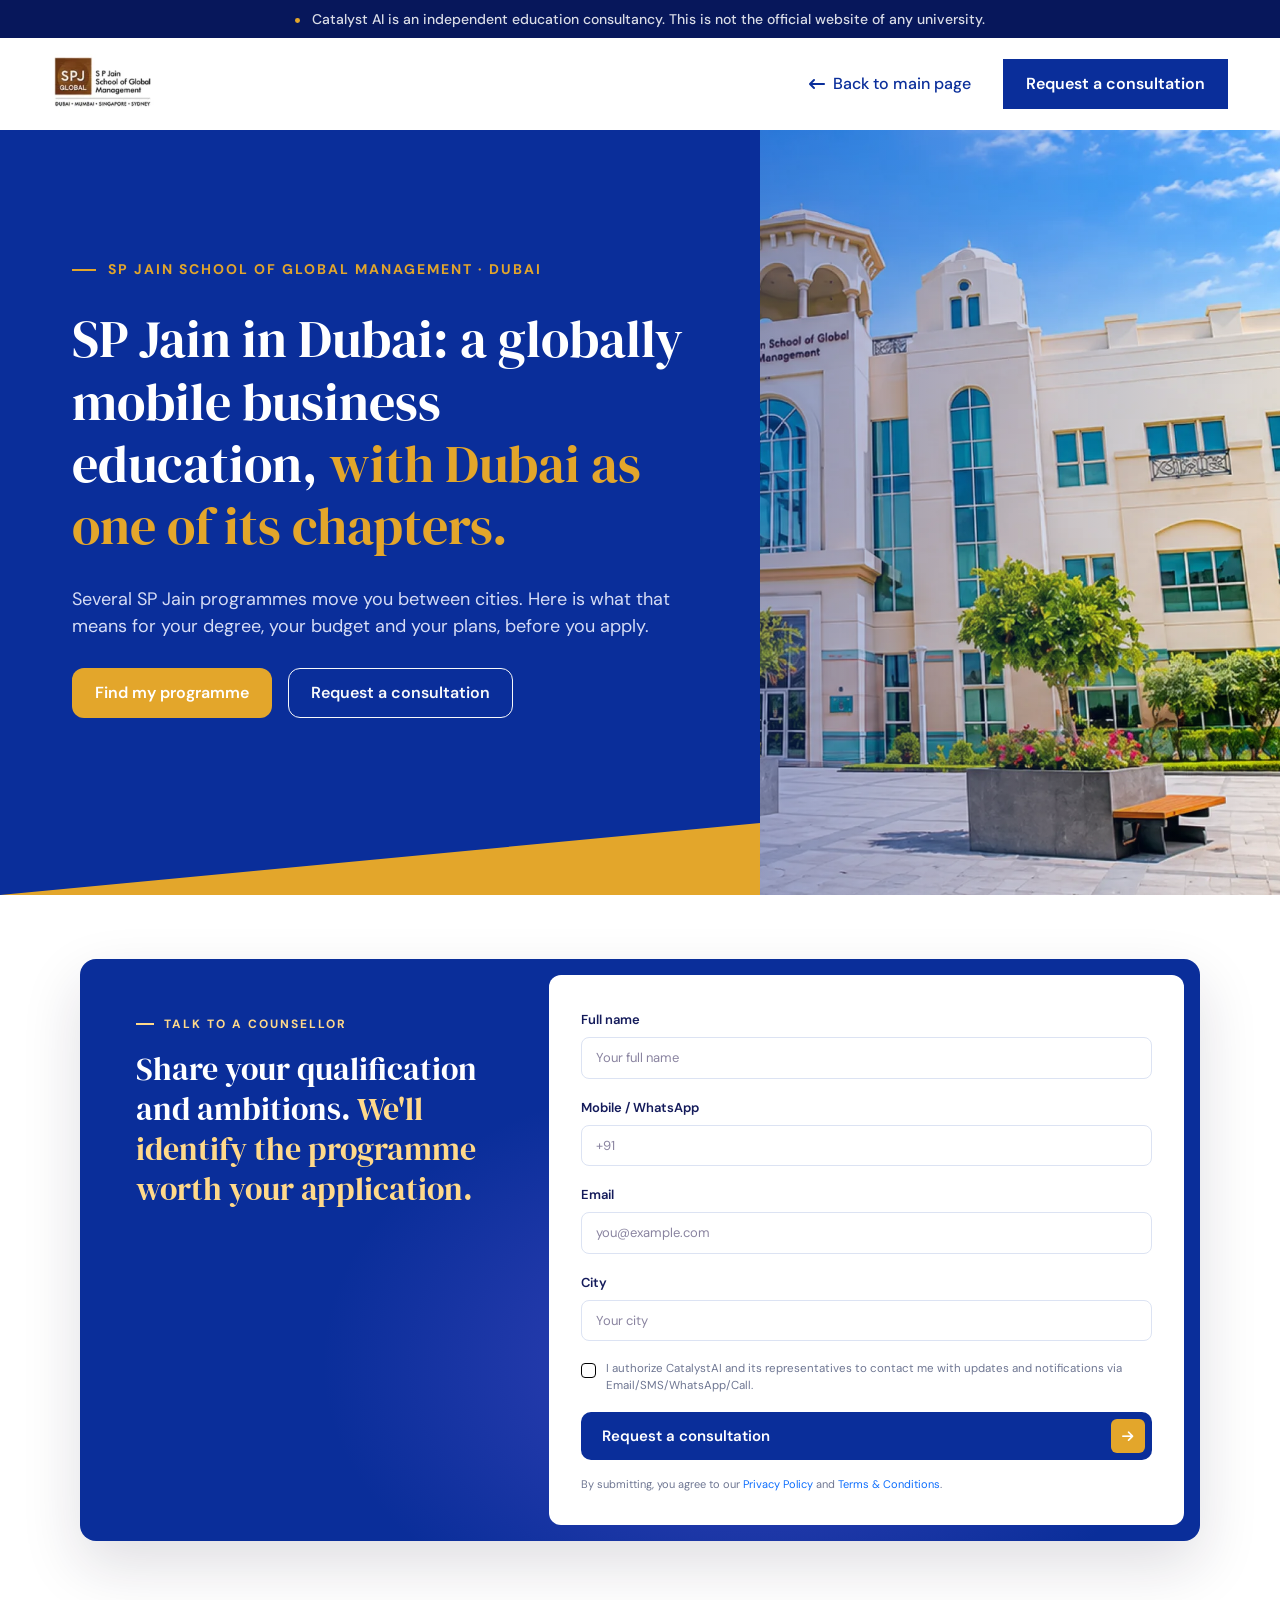
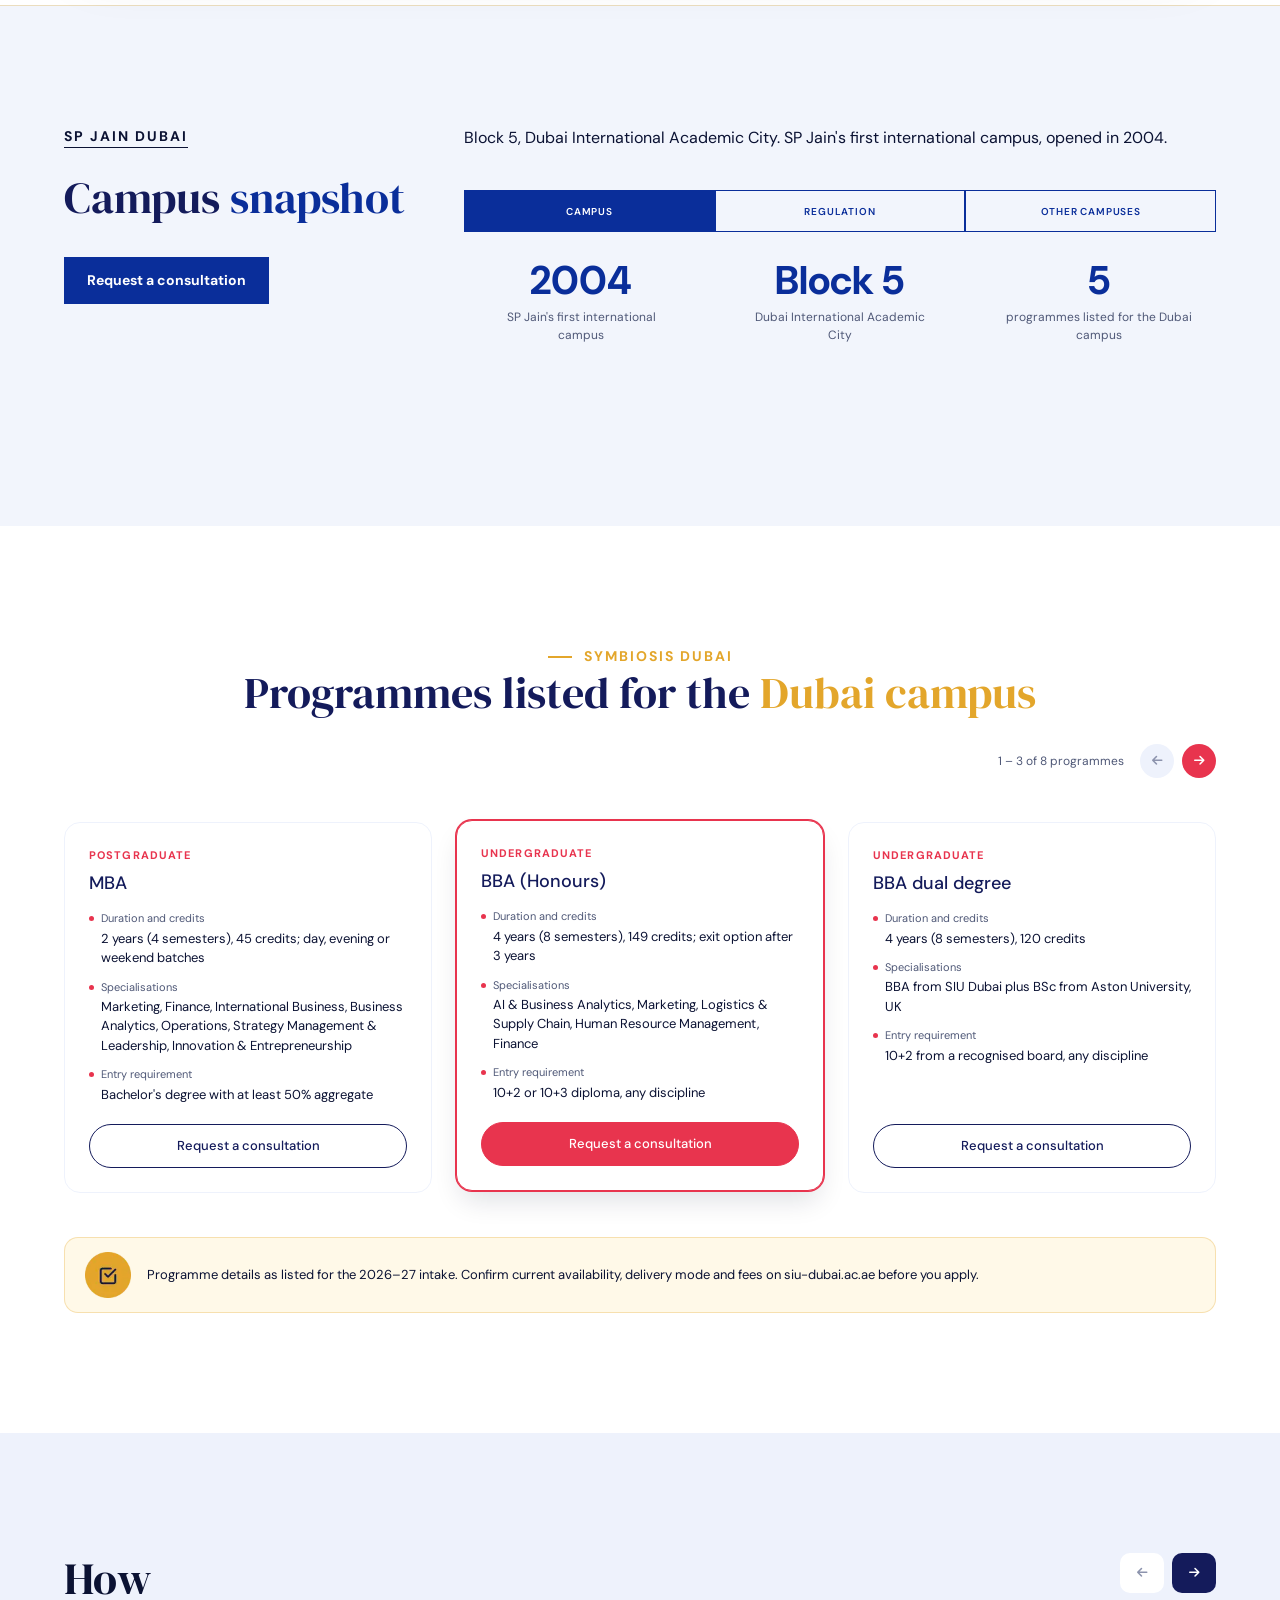
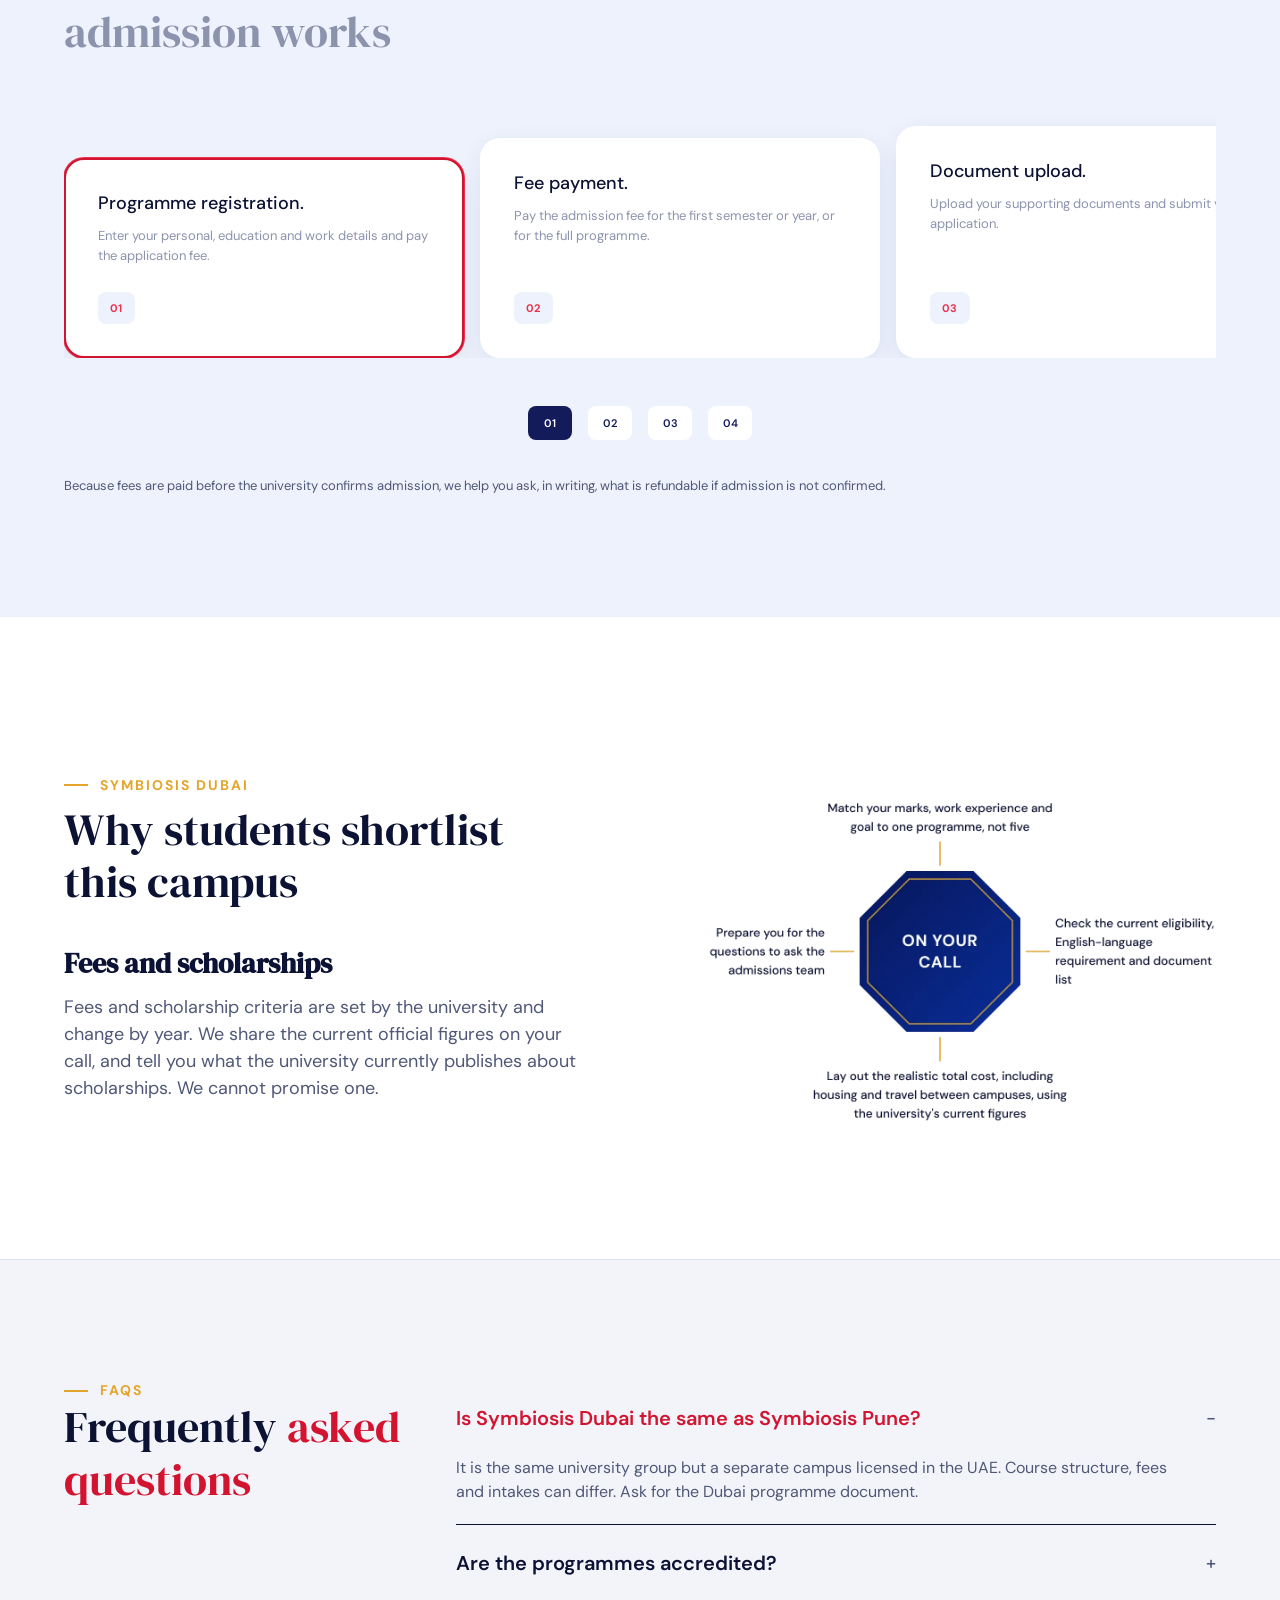
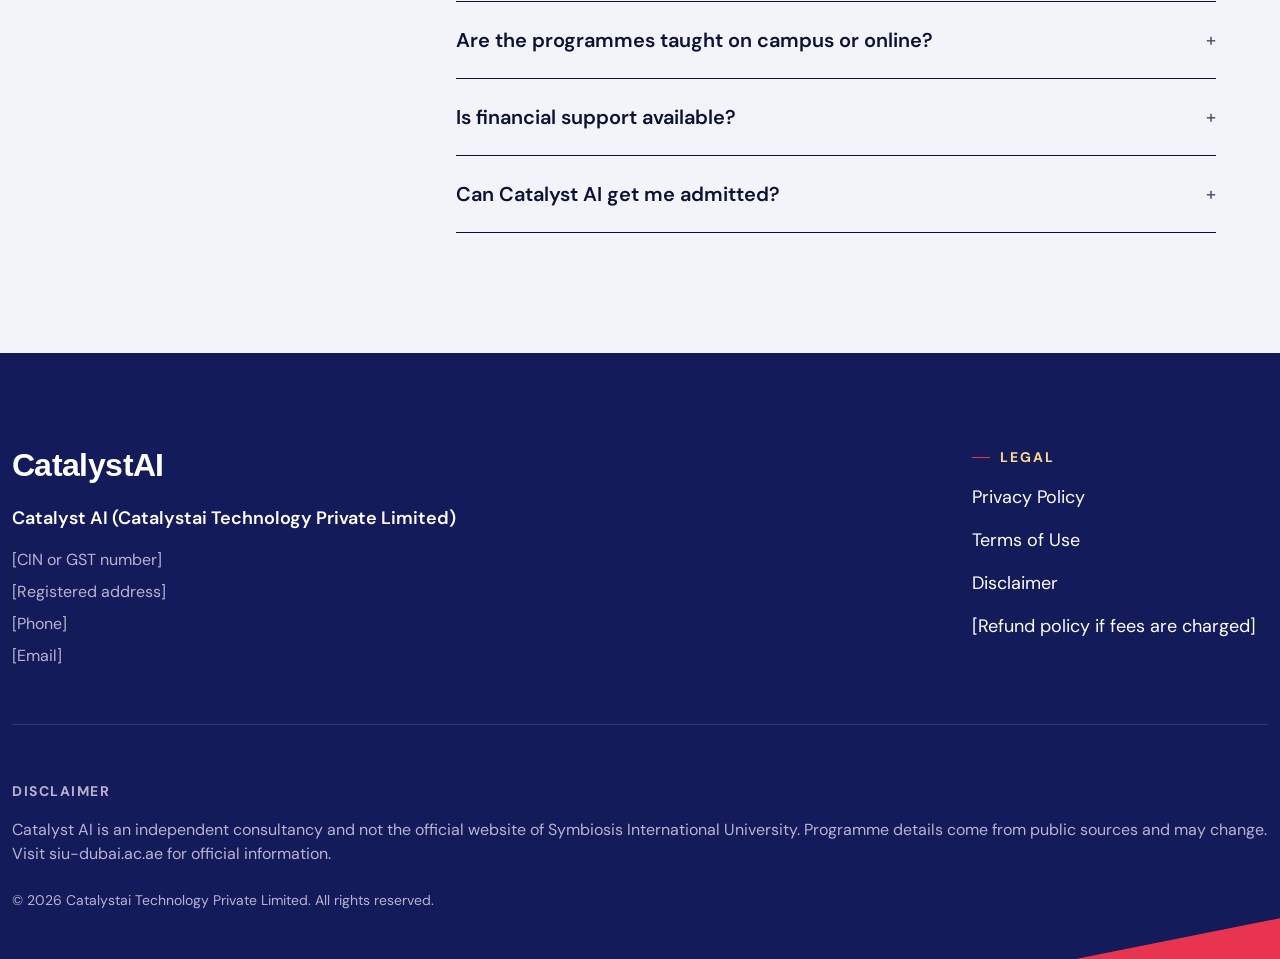
==== commit 21a5ca9b: "changes" ====
--- a/sp-jain/index.html
+++ b/sp-jain/index.html
@@ -1,15 +1,15 @@
 <!doctype html>
 <html lang="en">
-  <head>
+
+<head>
     <meta charset="UTF-8" />
     <meta name="viewport" content="width=device-width, initial-scale=1.0" />
     <title>SP Jain | Catalyst AI</title>
     <link rel="preconnect" href="https://fonts.googleapis.com" />
     <link rel="preconnect" href="https://fonts.gstatic.com" crossorigin />
     <link
-      href="https://fonts.googleapis.com/css2?family=Arimo:ital,wght@0,400..700;1,400..700&family=DM+Sans:ital,opsz,wght@0,9..40,100..1000;1,9..40,100..1000&family=DM+Serif+Display:ital@0;1&display=swap"
-      rel="stylesheet"
-    />
+        href="https://fonts.googleapis.com/css2?family=Arimo:ital,wght@0,400..700;1,400..700&family=DM+Sans:ital,opsz,wght@0,9..40,100..1000;1,9..40,100..1000&family=DM+Serif+Display:ital@0;1&display=swap"
+        rel="stylesheet" />
 
     <!-- Bootstrap 5 CSS -->
     <link href="https://cdn.jsdelivr.net/npm/bootstrap@5.3.3/dist/css/bootstrap.min.css" rel="stylesheet" />
@@ -26,880 +26,781 @@
     <!-- Custom CSS (always LAST) -->
     <link rel="stylesheet" href="./css/style.css" />
     <link rel="stylesheet" href="./css/responsive.css" />
-  </head>
-
-  <body class="theme-symbiosis">
+</head>
+
+<body class="theme-symbiosis">
     <div class="topbar text-center">
-      <div class="container">
-        <span class="topbar__dot d-inline-block rounded-circle me-2"></span>
-        Catalyst AI is an independent education consultancy. This is not the official website of any university.
-      </div>
+        <div class="container">
+            <span class="topbar__dot d-inline-block rounded-circle me-2"></span>
+            Catalyst AI is an independent education consultancy. This is not the official website of any university.
+        </div>
     </div>
 
     <!-- ============ HEADER ============ -->
     <header class="site-header">
-      <div class="container d-flex align-items-center justify-content-between py-3">
-        <a
-          href="#home"
-          class="brand d-inline-flex align-items-center text-decoration-none"
-          aria-label="Symbiosis International University Dubai"
-        >
-          <img src="./images/SPJain_logo.webp" alt="Symbiosis logo" />
-        </a>
-
-        <div class="d-flex align-items-center header-end">
-          <a href="#" class="back-link d-none d-sm-inline-flex align-items-center gap-2 text-decoration-none">
-            <i class="fa-solid fa-arrow-left-long"></i> Back to main page
-          </a>
-          <a href="#contact" class="btn btn-brand btn-navy">Request a consultation</a>
+        <div class="container d-flex align-items-center justify-content-between py-3">
+            <a href="#home" class="brand d-inline-flex align-items-center text-decoration-none"
+                aria-label="Symbiosis International University Dubai">
+                <img src="./images/SPJain_logo.webp" alt="Symbiosis logo" />
+            </a>
+
+            <div class="d-flex align-items-center header-end">
+                <a href="#" class="back-link d-none d-sm-inline-flex align-items-center gap-2 text-decoration-none">
+                    <i class="fa-solid fa-arrow-left-long"></i> Back to main page
+                </a>
+                <a href="#contact" class="btn btn-brand btn-navy">Request a consultation</a>
+            </div>
         </div>
-      </div>
     </header>
     <!-- ============ HERO ============ -->
     <main>
-      <section id="home" class="hero">
-        <!-- Left faded strip (desktop only) -->
-        <div class="hero__tint" aria-hidden="true" data-aos="fade" data-aos-duration="1200"></div>
-
-        <!-- Main content panel with BG image + gradient overlay + bottom wedge -->
-        <div class="hero__panel">
-          <div class="container px-0 px-md-auto">
-            <div
-              class="hero__content d-flex justify-content-center flex-column position-relative"
-              data-aos="fade-up"
-              data-aos-duration="800"
-            >
-              <span
-                class="eyebrow align-items-center fw-bold text-uppercase"
-                data-aos="fade-up"
-                data-aos-duration="700"
-              >
-                SP JAIN SCHOOL OF GLOBAL MANAGEMENT · DUBAI
-              </span>
-
-              <h1 class="hero__title mb-0 font-serif" data-aos="fade-up" data-aos-delay="100" data-aos-duration="800">
-                SP Jain in Dubai: a globally mobile business education,
-                <span class="text-brand-highlight">with Dubai as one of its chapters.</span>
-              </h1>
-
-              <p class="hero__text mb-0" data-aos="fade-up" data-aos-delay="200" data-aos-duration="800">
-                Several SP Jain programmes move you between cities. Here is what that means for your degree, your budget
-                and your plans, before you apply.
-              </p>
-
-              <div
-                class="hero__actions d-flex flex-wrap gap-3 mb-0"
-                data-aos="fade-up"
-                data-aos-delay="300"
-                data-aos-duration="800"
-              >
-                <a href="#programmes" class="btn btn-brand btn-accent rounded-12px">Find my programme</a>
-                <a href="#contact" class="btn btn-brand btn-outline-light rounded-12px">Request a consultation</a>
-              </div>
-              <span
-                class="hero__wedge"
-                aria-hidden="true"
-                data-aos="fade-up"
-                data-aos-delay="250"
-                data-aos-duration="700"
-              ></span>
-            </div>
-          </div>
-        </div>
-      </section>
+        <section id="home" class="hero">
+            <!-- Left faded strip (desktop only) -->
+            <div class="hero__tint" aria-hidden="true" data-aos="fade" data-aos-duration="1200"></div>
+
+            <!-- Main content panel with BG image + gradient overlay + bottom wedge -->
+            <div class="hero__panel">
+                <div class="container px-0 px-md-auto">
+                    <div class="hero__content d-flex justify-content-center flex-column position-relative"
+                        data-aos="fade-up" data-aos-duration="800">
+                        <span class="eyebrow align-items-center fw-bold text-uppercase" data-aos="fade-up"
+                            data-aos-duration="700">
+                            SP JAIN SCHOOL OF GLOBAL MANAGEMENT · DUBAI
+                        </span>
+
+                        <h1 class="hero__title mb-0 font-serif" data-aos="fade-up" data-aos-delay="100"
+                            data-aos-duration="800">
+                            SP Jain in Dubai: a globally mobile business education,
+                            <span class="text-brand-highlight">with Dubai as one of its chapters.</span>
+                        </h1>
+
+                        <p class="hero__text mb-0" data-aos="fade-up" data-aos-delay="200" data-aos-duration="800">
+                            Several SP Jain programmes move you between cities. Here is what that means for your degree,
+                            your budget
+                            and your plans, before you apply.
+                        </p>
+
+                        <div class="hero__actions d-flex flex-wrap gap-3 mb-0" data-aos="fade-up" data-aos-delay="300"
+                            data-aos-duration="800">
+                            <a href="#programmes" class="btn btn-brand btn-accent rounded-12px">Find my programme</a>
+                            <a href="#contact" class="btn btn-brand btn-outline-light rounded-12px">Request a
+                                consultation</a>
+                        </div>
+                        <span class="hero__wedge" aria-hidden="true" data-aos="fade-up" data-aos-delay="250"
+                            data-aos-duration="700"></span>
+                    </div>
+                </div>
+            </div>
+        </section>
     </main>
     <!-- ============ CONSULTATION / CONTACT SECTION ============ -->
     <section id="contact" class="consult-section bg-white">
-      <div class="container">
-        <div class="consult-card" data-aos="fade-up" data-aos-duration="850">
-          <div class="row g-0 align-items-stretch">
-            <!-- Left Dark / Theme Info Column -->
-            <div
-              class="col-lg-5 consult-card__left d-flex flex-column justify-content-start gap-3"
-              data-aos="fade-right"
-              data-aos-delay="150"
-              data-aos-duration="800"
-            >
-              <span class="consult-card__eyebrow d-inline-flex align-items-center fw-bold text-uppercase">
-                TALK TO A COUNSELLOR
-              </span>
-
-              <h2 class="consult-card__title text-white font-serif mb-0">
-                Share your qualification and ambitions.
-                <span>We'll identify the programme worth your application.</span>
-              </h2>
-            </div>
-
-            <!-- Right White Form Card -->
-            <div class="col-lg-7">
-              <div class="consult-card__form-wrap" data-aos="fade-up" data-aos-delay="200" data-aos-duration="800">
-                <form id="consultationForm" class="consult-form" novalidate>
-                  <!-- Target Google Sheet Tab Name (Change per page: Symboisi / Page2Tab / Page3Tab) -->
-                  <input type="hidden" name="sheetTab" value="Symboisi" />
-
-                  <div class="row g-3">
-                    <!-- Full Name -->
-                    <div class="col-12">
-                      <label for="fullName" class="form-label consult-label">Full name</label>
-                      <input
-                        type="text"
-                        class="form-control consult-input"
-                        id="fullName"
-                        name="fullName"
-                        placeholder="Your full name"
-                        required
-                      />
-                    </div>
-
-                    <!-- Mobile / WhatsApp -->
-                    <div class="col-12">
-                      <label for="mobileNumber" class="form-label consult-label">Mobile / WhatsApp</label>
-                      <input
-                        type="tel"
-                        class="form-control consult-input"
-                        id="mobileNumber"
-                        name="mobileNumber"
-                        placeholder="+91"
-                        required
-                      />
-                    </div>
-
-                    <!-- Email -->
-                    <div class="col-12">
-                      <label for="emailAddress" class="form-label consult-label">Email</label>
-                      <input
-                        type="email"
-                        class="form-control consult-input"
-                        id="emailAddress"
-                        name="emailAddress"
-                        placeholder="you@example.com"
-                        required
-                      />
-                    </div>
-
-                    <!-- City -->
-                    <div class="col-12">
-                      <label for="cityName" class="form-label consult-label">City</label>
-                      <input
-                        type="text"
-                        class="form-control consult-input"
-                        id="cityName"
-                        name="cityName"
-                        placeholder="Your city"
-                        required
-                      />
-                    </div>
-
-                    <!-- Consent Checkbox -->
-                    <div class="col-12">
-                      <div class="form-check consult-check">
-                        <input class="form-check-input" type="checkbox" id="consentCheck" name="consent" required />
-                        <label class="form-check-label" for="consentCheck">
-                          I authorize CatalystAI and its representatives to contact me with updates and notifications
-                          via Email/SMS/WhatsApp/Call.
-                        </label>
-                      </div>
-                    </div>
-
-                    <!-- Submit Button -->
-                    <div class="col-12">
-                      <button
-                        type="submit"
-                        id="consultSubmitBtn"
-                        class="btn consult-submit w-100 d-flex align-items-center justify-content-between"
-                      >
-                        <span class="consult-submit__text">Request a consultation</span>
-                        <span class="consult-submit__icon d-inline-flex align-items-center justify-content-center">
-                          <i class="fa-solid fa-arrow-right"></i>
+        <div class="container">
+            <div class="consult-card" data-aos="fade-up" data-aos-duration="850">
+                <div class="row g-0 align-items-stretch">
+                    <!-- Left Dark / Theme Info Column -->
+                    <div class="col-lg-5 consult-card__left d-flex flex-column justify-content-start gap-3"
+                        data-aos="fade-right" data-aos-delay="150" data-aos-duration="800">
+                        <span class="consult-card__eyebrow d-inline-flex align-items-center fw-bold text-uppercase">
+                            TALK TO A COUNSELLOR
                         </span>
-                      </button>
-                    </div>
-
-                    <!-- Status Alert & Legal Note -->
-                    <div class="col-12">
-                      <div id="formStatusMsg" class="consult-status d-none" role="alert"></div>
-                      <p class="consult-note mb-0">
-                        By submitting, you agree to our <a href="#privacy-policy">Privacy Policy</a>
-                        and
-                        <a href="#terms-of-use">Terms &amp; Conditions</a>.
-                      </p>
-                    </div>
-                  </div>
-                </form>
-              </div>
-            </div>
-          </div>
+
+                        <h2 class="consult-card__title text-white font-serif mb-0">
+                            Share your qualification and ambitions.
+                            <span>We'll identify the programme worth your application.</span>
+                        </h2>
+                    </div>
+
+                    <!-- Right White Form Card -->
+                    <div class="col-lg-7">
+                        <div class="consult-card__form-wrap" data-aos="fade-up" data-aos-delay="200"
+                            data-aos-duration="800">
+                            <form id="consultationForm" class="consult-form" novalidate>
+                                <!-- Target Google Sheet Tab Name (Change per page: Symboisi / Page2Tab / Page3Tab) -->
+                                <input type="hidden" name="sheetTab" value="Symboisi" />
+
+                                <div class="row g-3">
+                                    <!-- Full Name -->
+                                    <div class="col-12">
+                                        <label for="fullName" class="form-label consult-label">Full name</label>
+                                        <input type="text" class="form-control consult-input" id="fullName"
+                                            name="fullName" placeholder="Your full name" required />
+                                    </div>
+
+                                    <!-- Mobile / WhatsApp -->
+                                    <div class="col-12">
+                                        <label for="mobileNumber" class="form-label consult-label">Mobile /
+                                            WhatsApp</label>
+                                        <input type="tel" class="form-control consult-input" id="mobileNumber"
+                                            name="mobileNumber" placeholder="+91" required />
+                                    </div>
+
+                                    <!-- Email -->
+                                    <div class="col-12">
+                                        <label for="emailAddress" class="form-label consult-label">Email</label>
+                                        <input type="email" class="form-control consult-input" id="emailAddress"
+                                            name="emailAddress" placeholder="you@example.com" required />
+                                    </div>
+
+                                    <!-- City -->
+                                    <div class="col-12">
+                                        <label for="cityName" class="form-label consult-label">City</label>
+                                        <input type="text" class="form-control consult-input" id="cityName"
+                                            name="cityName" placeholder="Your city" required />
+                                    </div>
+
+                                    <!-- Consent Checkbox -->
+                                    <div class="col-12">
+                                        <div class="form-check consult-check">
+                                            <input class="form-check-input" type="checkbox" id="consentCheck"
+                                                name="consent" required />
+                                            <label class="form-check-label" for="consentCheck">
+                                                I authorize CatalystAI and its representatives to contact me with
+                                                updates and notifications
+                                                via Email/SMS/WhatsApp/Call.
+                                            </label>
+                                        </div>
+                                    </div>
+
+                                    <!-- Submit Button -->
+                                    <div class="col-12">
+                                        <button type="submit" id="consultSubmitBtn"
+                                            class="btn consult-submit w-100 d-flex align-items-center justify-content-between">
+                                            <span class="consult-submit__text">Request a consultation</span>
+                                            <span
+                                                class="consult-submit__icon d-inline-flex align-items-center justify-content-center">
+                                                <i class="fa-solid fa-arrow-right"></i>
+                                            </span>
+                                        </button>
+                                    </div>
+
+                                    <!-- Status Alert & Legal Note -->
+                                    <div class="col-12">
+                                        <div id="formStatusMsg" class="consult-status d-none" role="alert"></div>
+                                        <p class="consult-note mb-0">
+                                            By submitting, you agree to our <a href="#privacy-policy">Privacy Policy</a>
+                                            and
+                                            <a href="#terms-of-use">Terms &amp; Conditions</a>.
+                                        </p>
+                                    </div>
+                                </div>
+                            </form>
+                        </div>
+                    </div>
+                </div>
+            </div>
         </div>
-      </div>
     </section>
     <!-- ============ CAMPUS SNAPSHOT ============ -->
     <section id="snapshot" class="snapshot" data-snapshot aria-labelledby="snapshot-title">
-      <div class="container custom-container px-gutter">
-        <div class="row g-4 g-lg-5 align-items-start">
-          <div class="col-lg-4" data-aos="fade-up">
-            <div class="d-flex flex-column gap-3 gap-md-4">
-              <span class="snapshot__eyebrow fw-bold text-uppercase">SP JAIN DUBAI</span>
-              <h2 id="snapshot-title" class="snapshot__title font-serif">
-                Campus <span class="text-brand-blue">snapshot</span>
-              </h2>
-              <a href="#contact" class="btn btn-brand btn-navy btn-caps">Request a consultation</a>
-            </div>
-          </div>
-
-          <div class="col-lg-8" data-aos="fade-up" data-aos-delay="150">
-            <p class="snapshot__lead">
-              Symbiosis International (Deemed University), Pune, founded in 1971, with students from more than 85
-              countries. SIU lists partner universities that include Aston (UK), Cologne, Hamburg, Galway, RUDN and
-              National Taiwan Normal University.
-            </p>
-
-            <div class="snapshot__tabs" role="tablist" aria-label="Campus snapshot" data-active="0">
-              <span class="snapshot__indicator" aria-hidden="true"></span>
-              <button
-                class="snapshot__tab is-active"
-                type="button"
-                role="tab"
-                id="snap-tab-0"
-                aria-controls="snap-panel-0"
-                aria-selected="true"
-              >
-                Parent
-              </button>
-              <button
-                class="snapshot__tab"
-                type="button"
-                role="tab"
-                id="snap-tab-1"
-                aria-controls="snap-panel-1"
-                aria-selected="false"
-                tabindex="-1"
-              >
-                Dubai campus
-              </button>
-              <button
-                class="snapshot__tab"
-                type="button"
-                role="tab"
-                id="snap-tab-2"
-                aria-controls="snap-panel-2"
-                aria-selected="false"
-                tabindex="-1"
-              >
-                Regulation
-              </button>
-            </div>
-
-            <div class="snapshot__panels">
-              <!-- Tab 1: PARENT (default) -->
-              <div class="snapshot__panel is-active" role="tabpanel" id="snap-panel-0" aria-labelledby="snap-tab-0">
-                <div class="row row-cols-1 row-cols-sm-3 g-4 text-center">
-                  <div class="col snapshot__stat">
-                    <p class="snapshot__num fw-bold">1971</p>
-                    <p class="snapshot__label">
-                      Block 5, Dubai International Academic City. SP Jain's first international campus, opened in 2004.
+        <div class="container custom-container px-gutter">
+            <div class="row g-4 g-lg-5 align-items-start">
+                <div class="col-lg-4" data-aos="fade-up">
+                    <div class="d-flex flex-column gap-3 gap-md-4">
+                        <span class="snapshot__eyebrow fw-bold text-uppercase">SP JAIN DUBAI</span>
+                        <h2 id="snapshot-title" class="snapshot__title font-serif">
+                            Campus <span class="text-brand-blue">snapshot</span>
+                        </h2>
+                        <a href="#contact" class="btn btn-brand btn-navy btn-caps">Request a consultation</a>
+                    </div>
+                </div>
+
+                <div class="col-lg-8" data-aos="fade-up" data-aos-delay="150">
+                    <p class="snapshot__lead">
+                        Block 5, Dubai International Academic City. SP Jain's first international campus, opened in
+                        2004.
                     </p>
-                  </div>
-                  <div class="col snapshot__stat">
-                    <p class="snapshot__num fw-bold">85+</p>
-                    <p class="snapshot__label">countries students come from</p>
-                  </div>
-                  <div class="col snapshot__stat">
-                    <p class="snapshot__num fw-bold">6</p>
-                    <p class="snapshot__label">partner universities listed, including Aston (UK)</p>
-                  </div>
-                </div>
-              </div>
-
-              <!-- Tab 2: DUBAI CAMPUS (replace with your verified data) -->
-              <div class="snapshot__panel" role="tabpanel" id="snap-panel-1" aria-labelledby="snap-tab-1">
-                <div class="row row-cols-1 row-cols-sm-3 g-4 text-center">
-                  <div class="col snapshot__stat">
-                    <p class="snapshot__num fw-bold">Sept 2024</p>
-                    <p class="snapshot__label">classes began</p>
-                  </div>
-                  <div class="col snapshot__stat">
-                    <p class="snapshot__num fw-bold">14 Nov 2024</p>
-                    <p class="snapshot__label">formally inaugurated</p>
-                  </div>
-                  <div class="col snapshot__stat">
-                    <p class="snapshot__num fw-bold">Dubai Knowledge Park</p>
-                    <p class="snapshot__label">reported location</p>
-                  </div>
-                </div>
-              </div>
-
-              <!-- Tab 3: REGULATION (replace with your verified data) -->
-              <div class="snapshot__panel" role="tabpanel" id="snap-panel-2" aria-labelledby="snap-tab-2">
-                <div class="row row-cols-1 row-cols-sm-3 g-4 text-center">
-                  <div class="col snapshot__stat">
-                    <p class="snapshot__num fw-bold">UAE</p>
-                    <p class="snapshot__label">licensed by the Ministry of Education</p>
-                  </div>
-                  <div class="col snapshot__stat">
-                    <p class="snapshot__num fw-bold">KHDA</p>
-                    <p class="snapshot__label">licensed by the Knowledge and Human Development Authority</p>
-                  </div>
-                  <div class="col snapshot__stat">
-                    <p class="snapshot__num fw-bold">CAA</p>
-                    <p class="snapshot__label">programmes accredited by the Commission for Academic Accreditation</p>
-                  </div>
-                </div>
-              </div>
-            </div>
-          </div>
+
+                    <div class="snapshot__tabs" role="tablist" aria-label="Campus snapshot" data-active="0">
+                        <span class="snapshot__indicator" aria-hidden="true"></span>
+                        <button class="snapshot__tab is-active" type="button" role="tab" id="snap-tab-0"
+                            aria-controls="snap-panel-0" aria-selected="true">
+                            CAMPUS
+                        </button>
+                        <button class="snapshot__tab" type="button" role="tab" id="snap-tab-1"
+                            aria-controls="snap-panel-1" aria-selected="false" tabindex="-1">
+                            REGULATION
+                        </button>
+                        <button class="snapshot__tab" type="button" role="tab" id="snap-tab-2"
+                            aria-controls="snap-panel-2" aria-selected="false" tabindex="-1">
+                            OTHER CAMPUSES
+                        </button>
+                    </div>
+
+                    <div class="snapshot__panels">
+                        <!-- Tab 1: PARENT (default) -->
+                        <div class="snapshot__panel is-active" role="tabpanel" id="snap-panel-0"
+                            aria-labelledby="snap-tab-0">
+                            <div class="row row-cols-1 row-cols-sm-3 g-4 text-center">
+                                <div class="col snapshot__stat">
+                                    <p class="snapshot__num fw-bold">2004</p>
+                                    <p class="snapshot__label">
+                                        SP Jain's first international campus
+                                    </p>
+                                </div>
+                                <div class="col snapshot__stat">
+                                    <p class="snapshot__num fw-bold">Block 5</p>
+                                    <p class="snapshot__label">Dubai International Academic City</p>
+                                </div>
+                                <div class="col snapshot__stat">
+                                    <p class="snapshot__num fw-bold">5</p>
+                                    <p class="snapshot__label">programmes listed for the Dubai campus</p>
+                                </div>
+                            </div>
+                        </div>
+
+                        <!-- Tab 2: DUBAI CAMPUS (replace with your verified data) -->
+                        <div class="snapshot__panel" role="tabpanel" id="snap-panel-1" aria-labelledby="snap-tab-1">
+                            <div class="row row-cols-1 row-cols-sm-3 g-4 text-center">
+                                <div class="col snapshot__stat">
+                                    <p class="snapshot__num fw-bold">Sept 2024</p>
+                                    <p class="snapshot__label">classes began</p>
+                                </div>
+                                <div class="col snapshot__stat">
+                                    <p class="snapshot__num fw-bold">14 Nov 2024</p>
+                                    <p class="snapshot__label">formally inaugurated</p>
+                                </div>
+                                <div class="col snapshot__stat">
+                                    <p class="snapshot__num fw-bold">Dubai Knowledge Park</p>
+                                    <p class="snapshot__label">reported location</p>
+                                </div>
+                            </div>
+                        </div>
+
+                        <!-- Tab 3: REGULATION (replace with your verified data) -->
+                        <div class="snapshot__panel" role="tabpanel" id="snap-panel-2" aria-labelledby="snap-tab-2">
+                            <div class="row row-cols-1 row-cols-sm-3 g-4 text-center">
+                                <div class="col snapshot__stat">
+                                    <p class="snapshot__num fw-bold">UAE</p>
+                                    <p class="snapshot__label">licensed by the Ministry of Education</p>
+                                </div>
+                                <div class="col snapshot__stat">
+                                    <p class="snapshot__num fw-bold">KHDA</p>
+                                    <p class="snapshot__label">licensed by the Knowledge and Human Development Authority
+                                    </p>
+                                </div>
+                                <div class="col snapshot__stat">
+                                    <p class="snapshot__num fw-bold">CAA</p>
+                                    <p class="snapshot__label">programmes accredited by the Commission for Academic
+                                        Accreditation</p>
+                                </div>
+                            </div>
+                        </div>
+                    </div>
+                </div>
+            </div>
         </div>
-      </div>
     </section>
     <section id="programmes" class="programmes" data-programmes aria-labelledby="programmes-title">
-      <div class="container custom-container px-gutter">
-        <div class="programmes__inner mx-auto">
-          <!-- Heading -->
-          <header class="text-center" data-aos="fade-up">
-            <span class="eyebrow justify-content-center text-uppercase fw-bold">Symbiosis Dubai</span>
-            <h2 id="programmes-title" class="programmes__title font-serif">Programmes</h2>
-          </header>
-
-          <!-- Counter + arrows -->
-          <div
-            class="programmes__nav d-flex align-items-center justify-content-between justify-content-md-end gap-3"
-            data-aos="fade-up"
-            data-aos-delay="100"
-          >
-            <p class="programmes__count mb-0" aria-live="polite"><span data-prog-range>1 – 3</span> of 8 programmes</p>
-            <div class="d-flex gap-2">
-              <button class="prog-arrow prog-arrow--prev" type="button" aria-label="Previous programmes">
-                <i class="fa-solid fa-arrow-left"></i>
-              </button>
-              <button class="prog-arrow prog-arrow--next" type="button" aria-label="Next programmes">
-                <i class="fa-solid fa-arrow-right"></i>
-              </button>
-            </div>
-          </div>
-
-          <!-- Carousel -->
-          <div class="swiper programmes__swiper" data-aos="fade-up" data-aos-delay="150">
-            <div class="swiper-wrapper">
-              <!-- 1. MBA -->
-              <article class="swiper-slide">
-                <div class="prog-card">
-                  <p class="prog-card__level">Postgraduate</p>
-                  <h3 class="prog-card__title">MBA</h3>
-                  <dl class="prog-card__specs">
-                    <div>
-                      <dt>Duration and credits</dt>
-                      <dd>2 years (4 semesters), 45 credits; day, evening or weekend batches</dd>
-                    </div>
-                    <div>
-                      <dt>Specialisations</dt>
-                      <dd>
-                        Marketing, Finance, International Business, Business Analytics, Operations, Strategy Management
-                        &amp; Leadership, Innovation &amp; Entrepreneurship
-                      </dd>
-                    </div>
-                    <div>
-                      <dt>Entry requirement</dt>
-                      <dd>Bachelor's degree with at least 50% aggregate</dd>
-                    </div>
-                  </dl>
-                  <a href="#contact" class="btn btn-pill w-100">Request a consultation</a>
-                </div>
-              </article>
-
-              <!-- 2. BBA (Honours) -->
-              <article class="swiper-slide">
-                <div class="prog-card">
-                  <p class="prog-card__level">Undergraduate</p>
-                  <h3 class="prog-card__title">BBA (Honours)</h3>
-                  <dl class="prog-card__specs">
-                    <div>
-                      <dt>Duration and credits</dt>
-                      <dd>4 years (8 semesters), 149 credits; exit option after 3 years</dd>
-                    </div>
-                    <div>
-                      <dt>Specialisations</dt>
-                      <dd>
-                        AI &amp; Business Analytics, Marketing, Logistics &amp; Supply Chain, Human Resource Management,
-                        Finance
-                      </dd>
-                    </div>
-                    <div>
-                      <dt>Entry requirement</dt>
-                      <dd>10+2 or 10+3 diploma, any discipline</dd>
-                    </div>
-                  </dl>
-                  <a href="#contact" class="btn btn-pill w-100">Request a consultation</a>
-                </div>
-              </article>
-
-              <!-- 3. BBA dual degree -->
-              <article class="swiper-slide">
-                <div class="prog-card">
-                  <p class="prog-card__level">Undergraduate</p>
-                  <h3 class="prog-card__title">BBA dual degree</h3>
-                  <dl class="prog-card__specs">
-                    <div>
-                      <dt>Duration and credits</dt>
-                      <dd>4 years (8 semesters), 120 credits</dd>
-                    </div>
-                    <div>
-                      <dt>Specialisations</dt>
-                      <dd>BBA from SIU Dubai plus BSc from Aston University, UK</dd>
-                    </div>
-                    <div>
-                      <dt>Entry requirement</dt>
-                      <dd>10+2 from a recognised board, any discipline</dd>
-                    </div>
-                  </dl>
-                  <a href="#contact" class="btn btn-pill w-100">Request a consultation</a>
-                </div>
-              </article>
-
-              <!-- 4 to 8: PLACEHOLDERS - replace with verified programme data -->
-              <article class="swiper-slide">
-                <div class="prog-card">
-                  <p class="prog-card__level">Undergraduate</p>
-                  <h3 class="prog-card__title">B.Com (Honours) + ACCA</h3>
-                  <dl class="prog-card__specs">
-                    <div>
-                      <dt>Duration and credits</dt>
-                      <dd>4 years (8 semesters), 146 credits; exit option after 3 years</dd>
-                    </div>
-                    <div>
-                      <dt>Specialisations</dt>
-                      <dd>ACCA pathway</dd>
-                    </div>
-                    <div>
-                      <dt>Entry requirement</dt>
-                      <dd>10+2 from a recognised board, any discipline</dd>
-                    </div>
-                  </dl>
-                  <a href="#contact" class="btn btn-pill w-100">Request a consultation</a>
-                </div>
-              </article>
-
-              <article class="swiper-slide">
-                <div class="prog-card">
-                  <p class="prog-card__level">Undergraduate</p>
-                  <h3 class="prog-card__title">BA Media & Communication (Honours)</h3>
-                  <dl class="prog-card__specs">
-                    <div>
-                      <dt>Duration and credits</dt>
-                      <dd>4 years (8 semesters), 146 credits; exit option after 3 years</dd>
-                    </div>
-                    <div>
-                      <dt>Entry requirement</dt>
-                      <dd>10+2 from a recognised board, any discipline</dd>
-                    </div>
-                  </dl>
-                  <a href="#contact" class="btn btn-pill w-100">Request a consultation</a>
-                </div>
-              </article>
-
-              <article class="swiper-slide">
-                <div class="prog-card">
-                  <p class="prog-card__level">Undergraduate</p>
-                  <h3 class="prog-card__title">B.Sc Psychology (Honours)</h3>
-                  <dl class="prog-card__specs">
-                    <div>
-                      <dt>Duration and credits</dt>
-                      <dd>4 years (8 semesters), 146 credits; exit option after 3 years</dd>
-                    </div>
-                    <div>
-                      <dt>Entry requirement</dt>
-                      <dd>10+2 from a recognised board, any discipline</dd>
-                    </div>
-                  </dl>
-                  <a href="#contact" class="btn btn-pill w-100">Request a consultation</a>
-                </div>
-              </article>
-
-              <article class="swiper-slide">
-                <div class="prog-card">
-                  <p class="prog-card__level">Undergraduate</p>
-                  <h3 class="prog-card__title">B.Tech Computer Engineering</h3>
-                  <dl class="prog-card__specs">
-                    <div>
-                      <dt>Duration and credits</dt>
-                      <dd>4 years (8 semesters), 153 credits; internship included</dd>
-                    </div>
-                    <div>
-                      <dt>Entry requirement</dt>
-                      <dd>10+2 from a recognised board (confirm subject requirement)</dd>
-                    </div>
-                  </dl>
-                  <a href="#contact" class="btn btn-pill w-100">Request a consultation</a>
-                </div>
-              </article>
-
-              <article class="swiper-slide">
-                <div class="prog-card">
-                  <p class="prog-card__level">Online</p>
-                  <h3 class="prog-card__title">MA in English</h3>
-                  <dl class="prog-card__specs">
-                    <div>
-                      <dt>Duration and credits</dt>
-                      <dd>Confirm duration with the university</dd>
-                    </div>
-                    <div>
-                      <dt>Specialisations</dt>
-                      <dd>3 specialisations</dd>
-                    </div>
-                    <div>
-                      <dt>Entry requirement</dt>
-                      <dd>3-year bachelor's degree, any discipline</dd>
-                    </div>
-                  </dl>
-                  <a href="#contact" class="btn btn-pill w-100">Request a consultation</a>
-                </div>
-              </article>
-            </div>
-          </div>
-
-          <!-- Notice -->
-          <div class="programmes__notice d-flex align-items-center gap-3" role="note" data-aos="fade-up">
-            <img src="./images/Icon.webp" height="46px" width="46px" alt="" />
-            <p class="mb-0">
-              Programme details as listed for the 2026–27 intake. Confirm current availability, delivery mode and fees
-              on siu-dubai.ac.ae before you apply.
-            </p>
-          </div>
+        <div class="container custom-container px-gutter">
+            <div class="programmes__inner mx-auto">
+                <!-- Heading -->
+                <header class="text-center" data-aos="fade-up">
+                    <span class="eyebrow justify-content-center text-uppercase fw-bold">Symbiosis Dubai</span>
+                    <h2 id="programmes-title" class="programmes__title font-serif">Programmes listed for the
+                        <span style="color: #E3A62B;">Dubai campus</span>
+                    </h2>
+                </header>
+
+                <!-- Counter + arrows -->
+                <div class="programmes__nav d-flex align-items-center justify-content-between justify-content-md-end gap-3"
+                    data-aos="fade-up" data-aos-delay="100">
+                    <p class="programmes__count mb-0" aria-live="polite"><span data-prog-range>1 – 3</span> of 8
+                        programmes</p>
+                    <div class="d-flex gap-2">
+                        <button class="prog-arrow prog-arrow--prev" type="button" aria-label="Previous programmes">
+                            <i class="fa-solid fa-arrow-left"></i>
+                        </button>
+                        <button class="prog-arrow prog-arrow--next" type="button" aria-label="Next programmes">
+                            <i class="fa-solid fa-arrow-right"></i>
+                        </button>
+                    </div>
+                </div>
+
+                <!-- Carousel -->
+                <div class="swiper programmes__swiper" data-aos="fade-up" data-aos-delay="150">
+                    <div class="swiper-wrapper">
+                        <!-- 1. MBA -->
+                        <article class="swiper-slide">
+                            <div class="prog-card">
+                                <p class="prog-card__level">Postgraduate</p>
+                                <h3 class="prog-card__title">MBA</h3>
+                                <dl class="prog-card__specs">
+                                    <div>
+                                        <dt>Duration and credits</dt>
+                                        <dd>2 years (4 semesters), 45 credits; day, evening or weekend batches</dd>
+                                    </div>
+                                    <div>
+                                        <dt>Specialisations</dt>
+                                        <dd>
+                                            Marketing, Finance, International Business, Business Analytics, Operations,
+                                            Strategy Management
+                                            &amp; Leadership, Innovation &amp; Entrepreneurship
+                                        </dd>
+                                    </div>
+                                    <div>
+                                        <dt>Entry requirement</dt>
+                                        <dd>Bachelor's degree with at least 50% aggregate</dd>
+                                    </div>
+                                </dl>
+                                <a href="#contact" class="btn btn-pill w-100">Request a consultation</a>
+                            </div>
+                        </article>
+
+                        <!-- 2. BBA (Honours) -->
+                        <article class="swiper-slide">
+                            <div class="prog-card">
+                                <p class="prog-card__level">Undergraduate</p>
+                                <h3 class="prog-card__title">BBA (Honours)</h3>
+                                <dl class="prog-card__specs">
+                                    <div>
+                                        <dt>Duration and credits</dt>
+                                        <dd>4 years (8 semesters), 149 credits; exit option after 3 years</dd>
+                                    </div>
+                                    <div>
+                                        <dt>Specialisations</dt>
+                                        <dd>
+                                            AI &amp; Business Analytics, Marketing, Logistics &amp; Supply Chain, Human
+                                            Resource Management,
+                                            Finance
+                                        </dd>
+                                    </div>
+                                    <div>
+                                        <dt>Entry requirement</dt>
+                                        <dd>10+2 or 10+3 diploma, any discipline</dd>
+                                    </div>
+                                </dl>
+                                <a href="#contact" class="btn btn-pill w-100">Request a consultation</a>
+                            </div>
+                        </article>
+
+                        <!-- 3. BBA dual degree -->
+                        <article class="swiper-slide">
+                            <div class="prog-card">
+                                <p class="prog-card__level">Undergraduate</p>
+                                <h3 class="prog-card__title">BBA dual degree</h3>
+                                <dl class="prog-card__specs">
+                                    <div>
+                                        <dt>Duration and credits</dt>
+                                        <dd>4 years (8 semesters), 120 credits</dd>
+                                    </div>
+                                    <div>
+                                        <dt>Specialisations</dt>
+                                        <dd>BBA from SIU Dubai plus BSc from Aston University, UK</dd>
+                                    </div>
+                                    <div>
+                                        <dt>Entry requirement</dt>
+                                        <dd>10+2 from a recognised board, any discipline</dd>
+                                    </div>
+                                </dl>
+                                <a href="#contact" class="btn btn-pill w-100">Request a consultation</a>
+                            </div>
+                        </article>
+
+                        <!-- 4 to 8: PLACEHOLDERS - replace with verified programme data -->
+                        <article class="swiper-slide">
+                            <div class="prog-card">
+                                <p class="prog-card__level">Undergraduate</p>
+                                <h3 class="prog-card__title">B.Com (Honours) + ACCA</h3>
+                                <dl class="prog-card__specs">
+                                    <div>
+                                        <dt>Duration and credits</dt>
+                                        <dd>4 years (8 semesters), 146 credits; exit option after 3 years</dd>
+                                    </div>
+                                    <div>
+                                        <dt>Specialisations</dt>
+                                        <dd>ACCA pathway</dd>
+                                    </div>
+                                    <div>
+                                        <dt>Entry requirement</dt>
+                                        <dd>10+2 from a recognised board, any discipline</dd>
+                                    </div>
+                                </dl>
+                                <a href="#contact" class="btn btn-pill w-100">Request a consultation</a>
+                            </div>
+                        </article>
+
+                        <article class="swiper-slide">
+                            <div class="prog-card">
+                                <p class="prog-card__level">Undergraduate</p>
+                                <h3 class="prog-card__title">BA Media & Communication (Honours)</h3>
+                                <dl class="prog-card__specs">
+                                    <div>
+                                        <dt>Duration and credits</dt>
+                                        <dd>4 years (8 semesters), 146 credits; exit option after 3 years</dd>
+                                    </div>
+                                    <div>
+                                        <dt>Entry requirement</dt>
+                                        <dd>10+2 from a recognised board, any discipline</dd>
+                                    </div>
+                                </dl>
+                                <a href="#contact" class="btn btn-pill w-100">Request a consultation</a>
+                            </div>
+                        </article>
+
+                        <article class="swiper-slide">
+                            <div class="prog-card">
+                                <p class="prog-card__level">Undergraduate</p>
+                                <h3 class="prog-card__title">B.Sc Psychology (Honours)</h3>
+                                <dl class="prog-card__specs">
+                                    <div>
+                                        <dt>Duration and credits</dt>
+                                        <dd>4 years (8 semesters), 146 credits; exit option after 3 years</dd>
+                                    </div>
+                                    <div>
+                                        <dt>Entry requirement</dt>
+                                        <dd>10+2 from a recognised board, any discipline</dd>
+                                    </div>
+                                </dl>
+                                <a href="#contact" class="btn btn-pill w-100">Request a consultation</a>
+                            </div>
+                        </article>
+
+                        <article class="swiper-slide">
+                            <div class="prog-card">
+                                <p class="prog-card__level">Undergraduate</p>
+                                <h3 class="prog-card__title">B.Tech Computer Engineering</h3>
+                                <dl class="prog-card__specs">
+                                    <div>
+                                        <dt>Duration and credits</dt>
+                                        <dd>4 years (8 semesters), 153 credits; internship included</dd>
+                                    </div>
+                                    <div>
+                                        <dt>Entry requirement</dt>
+                                        <dd>10+2 from a recognised board (confirm subject requirement)</dd>
+                                    </div>
+                                </dl>
+                                <a href="#contact" class="btn btn-pill w-100">Request a consultation</a>
+                            </div>
+                        </article>
+
+                        <article class="swiper-slide">
+                            <div class="prog-card">
+                                <p class="prog-card__level">Online</p>
+                                <h3 class="prog-card__title">MA in English</h3>
+                                <dl class="prog-card__specs">
+                                    <div>
+                                        <dt>Duration and credits</dt>
+                                        <dd>Confirm duration with the university</dd>
+                                    </div>
+                                    <div>
+                                        <dt>Specialisations</dt>
+                                        <dd>3 specialisations</dd>
+                                    </div>
+                                    <div>
+                                        <dt>Entry requirement</dt>
+                                        <dd>3-year bachelor's degree, any discipline</dd>
+                                    </div>
+                                </dl>
+                                <a href="#contact" class="btn btn-pill w-100">Request a consultation</a>
+                            </div>
+                        </article>
+                    </div>
+                </div>
+
+                <!-- Notice -->
+                <div class="programmes__notice d-flex align-items-center gap-3" role="note" data-aos="fade-up">
+                    <img src="./images/Icon.webp" height="46px" width="46px" alt="" />
+                    <p class="mb-0">
+                        Programme details as listed for the 2026–27 intake. Confirm current availability, delivery mode
+                        and fees
+                        on siu-dubai.ac.ae before you apply.
+                    </p>
+                </div>
+            </div>
         </div>
-      </div>
     </section>
     <!-- ============ HOW ADMISSION WORKS ============ -->
     <section id="admission" class="admission" data-admission aria-labelledby="admission-title">
-      <div class="container custom-container px-gutter">
-        <div class="admission__inner mx-auto">
-          <!-- Heading + arrows -->
-          <div class="d-flex align-items-start justify-content-between gap-3" data-aos="fade-up">
-            <h2 id="admission-title" class="admission__title font-serif">
-              How <span class="d-block">admission works</span>
-            </h2>
-            <div class="d-flex gap-2">
-              <button class="step-arrow" type="button" data-adm-prev aria-label="Previous step">
-                <i class="fa-solid fa-arrow-left"></i>
-              </button>
-              <button class="step-arrow" type="button" data-adm-next aria-label="Next step">
-                <i class="fa-solid fa-arrow-right"></i>
-              </button>
-            </div>
-          </div>
-
-          <!-- Cards -->
-          <div class="swiper admission__swiper" data-aos="fade-up" data-aos-delay="100">
-            <div class="swiper-wrapper">
-              <article class="swiper-slide is-active">
-                <div class="step-card">
-                  <h3 class="step-card__title">Programme registration.</h3>
-                  <p class="step-card__text">
-                    Enter your personal, education and work details and pay the application fee.
-                  </p>
-                  <span class="step-card__num">01</span>
-                </div>
-              </article>
-
-              <article class="swiper-slide">
-                <div class="step-card">
-                  <h3 class="step-card__title">Fee payment.</h3>
-                  <p class="step-card__text">
-                    Pay the admission fee for the first semester or year, or for the full programme.
-                  </p>
-                  <span class="step-card__num">02</span>
-                </div>
-              </article>
-
-              <article class="swiper-slide">
-                <div class="step-card">
-                  <h3 class="step-card__title">Document upload.</h3>
-                  <p class="step-card__text">Upload your supporting documents and submit your application.</p>
-                  <span class="step-card__num">03</span>
-                </div>
-              </article>
-
-              <article class="swiper-slide">
-                <div class="step-card">
-                  <h3 class="step-card__title">University approval.</h3>
-                  <p class="step-card__text">SIU evaluates your documents and confirms admission.</p>
-                  <span class="step-card__num">04</span>
-                </div>
-              </article>
-            </div>
-          </div>
-
-          <!-- Pagination (centered) -->
-          <div
-            class="admission__pager d-flex justify-content-center gap-3"
-            role="group"
-            aria-label="Admission steps"
-            data-aos="fade-up"
-          >
-            <button class="step-dot is-active" type="button" data-adm-dot aria-label="Go to step 1" aria-current="step">
-              01
-            </button>
-            <button class="step-dot" type="button" data-adm-dot aria-label="Go to step 2">02</button>
-            <button class="step-dot" type="button" data-adm-dot aria-label="Go to step 3">03</button>
-            <button class="step-dot" type="button" data-adm-dot aria-label="Go to step 4">04</button>
-          </div>
-
-          <p class="admission__note mb-0" data-aos="fade-up">
-            Because fees are paid before the university confirms admission, we help you ask, in writing, what is
-            refundable if admission is not confirmed.
-          </p>
+        <div class="container custom-container px-gutter">
+            <div class="admission__inner mx-auto">
+                <!-- Heading + arrows -->
+                <div class="d-flex align-items-start justify-content-between gap-3" data-aos="fade-up">
+                    <h2 id="admission-title" class="admission__title font-serif">
+                        How <span class="d-block">admission works</span>
+                    </h2>
+                    <div class="d-flex gap-2">
+                        <button class="step-arrow" type="button" data-adm-prev aria-label="Previous step">
+                            <i class="fa-solid fa-arrow-left"></i>
+                        </button>
+                        <button class="step-arrow" type="button" data-adm-next aria-label="Next step">
+                            <i class="fa-solid fa-arrow-right"></i>
+                        </button>
+                    </div>
+                </div>
+
+                <!-- Cards -->
+                <div class="swiper admission__swiper" data-aos="fade-up" data-aos-delay="100">
+                    <div class="swiper-wrapper">
+                        <article class="swiper-slide is-active">
+                            <div class="step-card">
+                                <h3 class="step-card__title">Programme registration.</h3>
+                                <p class="step-card__text">
+                                    Enter your personal, education and work details and pay the application fee.
+                                </p>
+                                <span class="step-card__num">01</span>
+                            </div>
+                        </article>
+
+                        <article class="swiper-slide">
+                            <div class="step-card">
+                                <h3 class="step-card__title">Fee payment.</h3>
+                                <p class="step-card__text">
+                                    Pay the admission fee for the first semester or year, or for the full programme.
+                                </p>
+                                <span class="step-card__num">02</span>
+                            </div>
+                        </article>
+
+                        <article class="swiper-slide">
+                            <div class="step-card">
+                                <h3 class="step-card__title">Document upload.</h3>
+                                <p class="step-card__text">Upload your supporting documents and submit your application.
+                                </p>
+                                <span class="step-card__num">03</span>
+                            </div>
+                        </article>
+
+                        <article class="swiper-slide">
+                            <div class="step-card">
+                                <h3 class="step-card__title">University approval.</h3>
+                                <p class="step-card__text">SIU evaluates your documents and confirms admission.</p>
+                                <span class="step-card__num">04</span>
+                            </div>
+                        </article>
+                    </div>
+                </div>
+
+                <!-- Pagination (centered) -->
+                <div class="admission__pager d-flex justify-content-center gap-3" role="group"
+                    aria-label="Admission steps" data-aos="fade-up">
+                    <button class="step-dot is-active" type="button" data-adm-dot aria-label="Go to step 1"
+                        aria-current="step">
+                        01
+                    </button>
+                    <button class="step-dot" type="button" data-adm-dot aria-label="Go to step 2">02</button>
+                    <button class="step-dot" type="button" data-adm-dot aria-label="Go to step 3">03</button>
+                    <button class="step-dot" type="button" data-adm-dot aria-label="Go to step 4">04</button>
+                </div>
+
+                <p class="admission__note mb-0" data-aos="fade-up">
+                    Because fees are paid before the university confirms admission, we help you ask, in writing, what is
+                    refundable if admission is not confirmed.
+                </p>
+            </div>
         </div>
-      </div>
     </section>
 
     <!-- ============ WHY STUDENTS SHORTLIST THIS CAMPUS ============ -->
     <section id="why-campus" class="why" aria-labelledby="why-title">
-      <div class="container custom-container px-gutter">
-        <div class="why__inner">
-          <div class="row g-5 align-items-center">
-            <!-- 1. Text -->
-            <div class="col-md-6">
-              <span class="eyebrow text-uppercase fw-bold mb-2" data-aos="fade-up">Symbiosis Dubai</span>
-
-              <h2 id="why-title" class="why__title font-serif" data-aos="fade-up" data-aos-delay="100">
-                <span class="d-block">Why students shortlist</span>
-                <span class="d-block text-brand-red">this campus</span>
-              </h2>
-
-              <h3 class="why__subtitle font-serif fw-bold" data-aos="fade-up" data-aos-delay="200">
-                Fees and scholarships
-              </h3>
-
-              <p class="why__text mb-0" data-aos="fade-up" data-aos-delay="300">
-                Fees and scholarship criteria are set by the university and change by year. We share the current
-                official figures on your call, and tell you what the university currently publishes about scholarships.
-                We cannot promise one.
-              </p>
-            </div>
-            <!-- 3. Diagram as an image (replace src, width and height with your file's real values) -->
-            <div class="col-12 col-md-6">
-              <img
-                class="why__diagram img-fluid d-block mx-auto"
-                src="./images/Diagram.webp"
-                alt="SIU Dubai at the centre. One city, many courses: business, computing, engineering, psychology and media sit under one roof. Recognition in the UAE: the university says CAA-accredited degrees are recognised by public and private employers in the UAE. Professional add-ons: B.Com options include ACCA preparation, and the BBA has a dual-degree route with a UK university."
-                width="760"
-                height="540"
-                loading="lazy"
-                data-aos="zoom-in"
-                data-aos-delay="100"
-              />
-            </div>
-          </div>
+        <div class="container custom-container px-gutter">
+            <div class="why__inner">
+                <div class="row g-5 align-items-center">
+                    <!-- 1. Text -->
+                    <div class="col-md-6">
+                        <span class="eyebrow text-uppercase fw-bold mb-2" data-aos="fade-up">Symbiosis Dubai</span>
+
+                        <h2 id="why-title" class="why__title font-serif" data-aos="fade-up" data-aos-delay="100">
+                            <span class="d-block">Why students shortlist</span>
+                            <span class="d-block text-brand-red">this campus</span>
+                        </h2>
+
+                        <h3 class="why__subtitle font-serif fw-bold" data-aos="fade-up" data-aos-delay="200">
+                            Fees and scholarships
+                        </h3>
+
+                        <p class="why__text mb-0" data-aos="fade-up" data-aos-delay="300">
+                            Fees and scholarship criteria are set by the university and change by year. We share the
+                            current
+                            official figures on your call, and tell you what the university currently publishes about
+                            scholarships.
+                            We cannot promise one.
+                        </p>
+                    </div>
+                    <!-- 3. Diagram as an image (replace src, width and height with your file's real values) -->
+                    <div class="col-12 col-md-6">
+                        <img class="why__diagram img-fluid d-block mx-auto" src="./images/Diagram.webp"
+                            alt="SIU Dubai at the centre. One city, many courses: business, computing, engineering, psychology and media sit under one roof. Recognition in the UAE: the university says CAA-accredited degrees are recognised by public and private employers in the UAE. Professional add-ons: B.Com options include ACCA preparation, and the BBA has a dual-degree route with a UK university."
+                            width="760" height="540" loading="lazy" data-aos="zoom-in" data-aos-delay="100" />
+                    </div>
+                </div>
+            </div>
         </div>
-      </div>
     </section>
     <!-- ============ FAQ SECTION ============ -->
     <section id="faqs" class="faq-section">
-      <div class="container custom-container px-gutter">
-        <div class="row align-items-start g-4">
-          <!-- Left Heading Column -->
-          <div class="col-lg-4" data-aos="fade-up" data-aos-duration="750">
-            <span class="eyebrow align-items-center fw-bold text-uppercase" data-aos="fade-up" data-aos-duration="700">
-              FAQS
-            </span>
-
-            <h2 class="faq-title font-serif mb-0">Frequently <span class="faq-title__accent">asked questions</span></h2>
-          </div>
-
-          <!-- Right Accordion Column -->
-          <div class="col-lg-8" data-aos="fade-up" data-aos-delay="120" data-aos-duration="800">
-            <div class="accordion faq-accordion" id="faqAccordion">
-              <!-- Item 1 (Open by default like reference image) -->
-              <div class="accordion-item faq-item">
-                <h3 class="accordion-header" id="faqHeadingOne">
-                  <button
-                    class="accordion-button faq-button"
-                    type="button"
-                    data-bs-toggle="collapse"
-                    data-bs-target="#faqCollapseOne"
-                    aria-expanded="true"
-                    aria-controls="faqCollapseOne"
-                  >
-                    Is Symbiosis Dubai the same as Symbiosis Pune?
-                  </button>
-                </h3>
-                <div
-                  id="faqCollapseOne"
-                  class="accordion-collapse collapse show"
-                  aria-labelledby="faqHeadingOne"
-                  data-bs-parent="#faqAccordion"
-                >
-                  <div class="accordion-body faq-body">
-                    It is the same university group but a separate campus licensed in the UAE. Course structure, fees
-                    and intakes can differ. Ask for the Dubai programme document.
-                  </div>
-                </div>
-              </div>
-
-              <!-- Item 2 -->
-              <div class="accordion-item faq-item">
-                <h3 class="accordion-header" id="faqHeadingTwo">
-                  <button
-                    class="accordion-button faq-button collapsed"
-                    type="button"
-                    data-bs-toggle="collapse"
-                    data-bs-target="#faqCollapseTwo"
-                    aria-expanded="false"
-                    aria-controls="faqCollapseTwo"
-                  >
-                    Are the programmes accredited?
-                  </button>
-                </h3>
-                <div
-                  id="faqCollapseTwo"
-                  class="accordion-collapse collapse"
-                  aria-labelledby="faqHeadingTwo"
-                  data-bs-parent="#faqAccordion"
-                >
-                  <div class="accordion-body faq-body">
-                    The university states that its programmes are accredited by the UAE's Commission for Academic
-                    Accreditation. Ask for the accreditation listing for your exact course.
-                  </div>
-                </div>
-              </div>
-
-              <!-- Item 3 -->
-              <div class="accordion-item faq-item">
-                <h3 class="accordion-header" id="faqHeadingThree">
-                  <button
-                    class="accordion-button faq-button collapsed"
-                    type="button"
-                    data-bs-toggle="collapse"
-                    data-bs-target="#faqCollapseThree"
-                    aria-expanded="false"
-                    aria-controls="faqCollapseThree"
-                  >
-                    Are the programmes taught on campus or online?
-                  </button>
-                </h3>
-                <div
-                  id="faqCollapseThree"
-                  class="accordion-collapse collapse"
-                  aria-labelledby="faqHeadingThree"
-                  data-bs-parent="#faqAccordion"
-                >
-                  <div class="accordion-body faq-body">
-                    It depends on the programme: the MA in English is listed as an online programme. Before you pay
-                    anything, we confirm in writing how your chosen programme is delivered and what that means for
-                    attendance and your visa.
-                  </div>
-                </div>
-              </div>
-
-              <!-- Item 4 -->
-              <div class="accordion-item faq-item">
-                <h3 class="accordion-header" id="faqHeadingFour">
-                  <button
-                    class="accordion-button faq-button collapsed"
-                    type="button"
-                    data-bs-toggle="collapse"
-                    data-bs-target="#faqCollapseFour"
-                    aria-expanded="false"
-                    aria-controls="faqCollapseFour"
-                  >
-                    Is financial support available?
-                  </button>
-                </h3>
-                <div
-                  id="faqCollapseFour"
-                  class="accordion-collapse collapse"
-                  aria-labelledby="faqHeadingFour"
-                  data-bs-parent="#faqAccordion"
-                >
-                  <div class="accordion-body faq-body">
-                    Banks, including ICICI Bank, offer education-loan schemes for these programmes. Approval and terms
-                    are the lender's decision. We explain the options and the documents you will need.
-                  </div>
-                </div>
-              </div>
-
-              <!-- Item 5 -->
-              <div class="accordion-item faq-item">
-                <h3 class="accordion-header" id="faqHeadingFive">
-                  <button
-                    class="accordion-button faq-button collapsed"
-                    type="button"
-                    data-bs-toggle="collapse"
-                    data-bs-target="#faqCollapseFive"
-                    aria-expanded="false"
-                    aria-controls="faqCollapseFive"
-                  >
-                    Can Catalyst AI get me admitted?
-                  </button>
-                </h3>
-                <div
-                  id="faqCollapseFive"
-                  class="accordion-collapse collapse"
-                  aria-labelledby="faqHeadingFive"
-                  data-bs-parent="#faqAccordion"
-                >
-                  <div class="accordion-body faq-body">
-                    No. The university decides. We help you pick the right course and prepare a complete application.
-                  </div>
-                </div>
-              </div>
-            </div>
-          </div>
+        <div class="container custom-container px-gutter">
+            <div class="row align-items-start g-4">
+                <!-- Left Heading Column -->
+                <div class="col-lg-4" data-aos="fade-up" data-aos-duration="750">
+                    <span class="eyebrow align-items-center fw-bold text-uppercase" data-aos="fade-up"
+                        data-aos-duration="700">
+                        FAQS
+                    </span>
+
+                    <h2 class="faq-title font-serif mb-0">Frequently <span class="faq-title__accent">asked
+                            questions</span></h2>
+                </div>
+
+                <!-- Right Accordion Column -->
+                <div class="col-lg-8" data-aos="fade-up" data-aos-delay="120" data-aos-duration="800">
+                    <div class="accordion faq-accordion" id="faqAccordion">
+                        <!-- Item 1 (Open by default like reference image) -->
+                        <div class="accordion-item faq-item">
+                            <h3 class="accordion-header" id="faqHeadingOne">
+                                <button class="accordion-button faq-button" type="button" data-bs-toggle="collapse"
+                                    data-bs-target="#faqCollapseOne" aria-expanded="true"
+                                    aria-controls="faqCollapseOne">
+                                    Is Symbiosis Dubai the same as Symbiosis Pune?
+                                </button>
+                            </h3>
+                            <div id="faqCollapseOne" class="accordion-collapse collapse show"
+                                aria-labelledby="faqHeadingOne" data-bs-parent="#faqAccordion">
+                                <div class="accordion-body faq-body">
+                                    It is the same university group but a separate campus licensed in the UAE. Course
+                                    structure, fees
+                                    and intakes can differ. Ask for the Dubai programme document.
+                                </div>
+                            </div>
+                        </div>
+
+                        <!-- Item 2 -->
+                        <div class="accordion-item faq-item">
+                            <h3 class="accordion-header" id="faqHeadingTwo">
+                                <button class="accordion-button faq-button collapsed" type="button"
+                                    data-bs-toggle="collapse" data-bs-target="#faqCollapseTwo" aria-expanded="false"
+                                    aria-controls="faqCollapseTwo">
+                                    Are the programmes accredited?
+                                </button>
+                            </h3>
+                            <div id="faqCollapseTwo" class="accordion-collapse collapse" aria-labelledby="faqHeadingTwo"
+                                data-bs-parent="#faqAccordion">
+                                <div class="accordion-body faq-body">
+                                    The university states that its programmes are accredited by the UAE's Commission for
+                                    Academic
+                                    Accreditation. Ask for the accreditation listing for your exact course.
+                                </div>
+                            </div>
+                        </div>
+
+                        <!-- Item 3 -->
+                        <div class="accordion-item faq-item">
+                            <h3 class="accordion-header" id="faqHeadingThree">
+                                <button class="accordion-button faq-button collapsed" type="button"
+                                    data-bs-toggle="collapse" data-bs-target="#faqCollapseThree" aria-expanded="false"
+                                    aria-controls="faqCollapseThree">
+                                    Are the programmes taught on campus or online?
+                                </button>
+                            </h3>
+                            <div id="faqCollapseThree" class="accordion-collapse collapse"
+                                aria-labelledby="faqHeadingThree" data-bs-parent="#faqAccordion">
+                                <div class="accordion-body faq-body">
+                                    It depends on the programme: the MA in English is listed as an online programme.
+                                    Before you pay
+                                    anything, we confirm in writing how your chosen programme is delivered and what that
+                                    means for
+                                    attendance and your visa.
+                                </div>
+                            </div>
+                        </div>
+
+                        <!-- Item 4 -->
+                        <div class="accordion-item faq-item">
+                            <h3 class="accordion-header" id="faqHeadingFour">
+                                <button class="accordion-button faq-button collapsed" type="button"
+                                    data-bs-toggle="collapse" data-bs-target="#faqCollapseFour" aria-expanded="false"
+                                    aria-controls="faqCollapseFour">
+                                    Is financial support available?
+                                </button>
+                            </h3>
+                            <div id="faqCollapseFour" class="accordion-collapse collapse"
+                                aria-labelledby="faqHeadingFour" data-bs-parent="#faqAccordion">
+                                <div class="accordion-body faq-body">
+                                    Banks, including ICICI Bank, offer education-loan schemes for these programmes.
+                                    Approval and terms
+                                    are the lender's decision. We explain the options and the documents you will need.
+                                </div>
+                            </div>
+                        </div>
+
+                        <!-- Item 5 -->
+                        <div class="accordion-item faq-item">
+                            <h3 class="accordion-header" id="faqHeadingFive">
+                                <button class="accordion-button faq-button collapsed" type="button"
+                                    data-bs-toggle="collapse" data-bs-target="#faqCollapseFive" aria-expanded="false"
+                                    aria-controls="faqCollapseFive">
+                                    Can Catalyst AI get me admitted?
+                                </button>
+                            </h3>
+                            <div id="faqCollapseFive" class="accordion-collapse collapse"
+                                aria-labelledby="faqHeadingFive" data-bs-parent="#faqAccordion">
+                                <div class="accordion-body faq-body">
+                                    No. The university decides. We help you pick the right course and prepare a complete
+                                    application.
+                                </div>
+                            </div>
+                        </div>
+                    </div>
+                </div>
+            </div>
         </div>
-      </div>
     </section>
     <!-- ============ FOOTER ============ -->
     <footer class="site-footer d-flex flex-column position-relative overflow-hidden">
-      <div class="container">
-        <!-- Top Row: Brand & Company Info + Legal Links -->
-        <div class="row justify-content-between g-4 footer__top">
-          <!-- Left Column: Brand + Contact Details -->
-          <div class="col-lg-6 col-md-7" data-aos="fade-up" data-aos-duration="700">
-            <a
-              href="#home"
-              class="footer__logo text-white fw-bold font-arimo d-inline-block text-decoration-none mb-2 mb-md-3"
-            >
-              CatalystAI
-            </a>
-
-            <p class="footer__company fw-semibold">Catalyst AI (Catalystai Technology Private Limited)</p>
-
-            <ul class="footer__details list-unstyled mb-0 d-flex flex-column gap-2">
-              <li>[CIN or GST number]</li>
-              <li>[Registered address]</li>
-              <li><a href="tel:+910000000000">[Phone]</a></li>
-              <li><a href="mailto:info@catalystai.in">[Email]</a></li>
-            </ul>
-          </div>
-
-          <!-- Right Column: Legal Links -->
-          <div class="col-lg-3 col-md-4" data-aos="fade-up" data-aos-delay="150" data-aos-duration="700">
-            <span class="footer__heading d-inline-flex align-items-center fw-bold text-uppercase mb-3"> LEGAL </span>
-
-            <ul class="footer__links list-unstyled mb-0 d-flex flex-column gap-2 gap-md-3">
-              <li><a href="#privacy-policy">Privacy Policy</a></li>
-              <li><a href="#terms-of-use">Terms of Use</a></li>
-              <li><a href="#disclaimer">Disclaimer</a></li>
-              <li><a href="#refund-policy">[Refund policy if fees are charged]</a></li>
-            </ul>
-          </div>
+        <div class="container">
+            <!-- Top Row: Brand & Company Info + Legal Links -->
+            <div class="row justify-content-between g-4 footer__top">
+                <!-- Left Column: Brand + Contact Details -->
+                <div class="col-lg-6 col-md-7" data-aos="fade-up" data-aos-duration="700">
+                    <a href="#home"
+                        class="footer__logo text-white fw-bold font-arimo d-inline-block text-decoration-none mb-2 mb-md-3">
+                        CatalystAI
+                    </a>
+
+                    <p class="footer__company fw-semibold">Catalyst AI (Catalystai Technology Private Limited)</p>
+
+                    <ul class="footer__details list-unstyled mb-0 d-flex flex-column gap-2">
+                        <li>[CIN or GST number]</li>
+                        <li>[Registered address]</li>
+                        <li><a href="tel:+910000000000">[Phone]</a></li>
+                        <li><a href="mailto:info@catalystai.in">[Email]</a></li>
+                    </ul>
+                </div>
+
+                <!-- Right Column: Legal Links -->
+                <div class="col-lg-3 col-md-4" data-aos="fade-up" data-aos-delay="150" data-aos-duration="700">
+                    <span class="footer__heading d-inline-flex align-items-center fw-bold text-uppercase mb-3"> LEGAL
+                    </span>
+
+                    <ul class="footer__links list-unstyled mb-0 d-flex flex-column gap-2 gap-md-3">
+                        <li><a href="#privacy-policy">Privacy Policy</a></li>
+                        <li><a href="#terms-of-use">Terms of Use</a></li>
+                        <li><a href="#disclaimer">Disclaimer</a></li>
+                        <li><a href="#refund-policy">[Refund policy if fees are charged]</a></li>
+                    </ul>
+                </div>
+            </div>
+
+            <!-- Divider Line -->
+            <hr class="footer__divider" data-aos="fade" data-aos-delay="200" />
+
+            <!-- Bottom Disclaimer & Copyright -->
+            <div class="footer__bottom" data-aos="fade-up" data-aos-delay="250" data-aos-duration="700">
+                <p class="footer__disclaimer-label text-uppercase fw-bold">DISCLAIMER</p>
+                <p class="footer__disclaimer-text mb-4">
+                    Catalyst AI is an independent consultancy and not the official website of Symbiosis International
+                    University. Programme details come from public sources and may change. Visit siu-dubai.ac.ae for
+                    official
+                    information.
+                </p>
+
+                <p class="footer__copyright mb-0">&copy; 2026 Catalystai Technology Private Limited. All rights
+                    reserved.</p>
+            </div>
         </div>
 
-        <!-- Divider Line -->
-        <hr class="footer__divider" data-aos="fade" data-aos-delay="200" />
-
-        <!-- Bottom Disclaimer & Copyright -->
-        <div class="footer__bottom" data-aos="fade-up" data-aos-delay="250" data-aos-duration="700">
-          <p class="footer__disclaimer-label text-uppercase fw-bold">DISCLAIMER</p>
-          <p class="footer__disclaimer-text mb-4">
-            Catalyst AI is an independent consultancy and not the official website of Symbiosis International
-            University. Programme details come from public sources and may change. Visit siu-dubai.ac.ae for official
-            information.
-          </p>
-
-          <p class="footer__copyright mb-0">&copy; 2026 Catalystai Technology Private Limited. All rights reserved.</p>
-        </div>
-      </div>
-
-      <!-- Bottom-Right Accent Wedge -->
-      <span class="footer__wedge" aria-hidden="true"></span>
+        <!-- Bottom-Right Accent Wedge -->
+        <span class="footer__wedge" aria-hidden="true"></span>
     </footer>
 
     <!-- Bootstrap JS bundle -->
@@ -910,5 +811,6 @@
     <script src="https://unpkg.com/aos@2.3.1/dist/aos.js"></script>
     <!-- Your custom JS (LAST, matching your file name) -->
     <script src="./js/script.js"></script>
-  </body>
-</html>
+</body>
+
+</html>
--- a/sp-jain/css/style.css
+++ b/sp-jain/css/style.css
@@ -616,6 +616,7 @@
     letter-spacing: .08em;
     text-transform: uppercase;
     color: #0A2E9A;
+    border: 1px solid #0A2E9A;
     transition: color .3s ease;
 }
 
@@ -626,6 +627,7 @@
 .snapshot__tab.is-active {
     color: #fff;
     background: #0A2E9A;
+    border: 1px solid #0A2E9A;
 }
 
 .snapshot__tab:focus-visible {
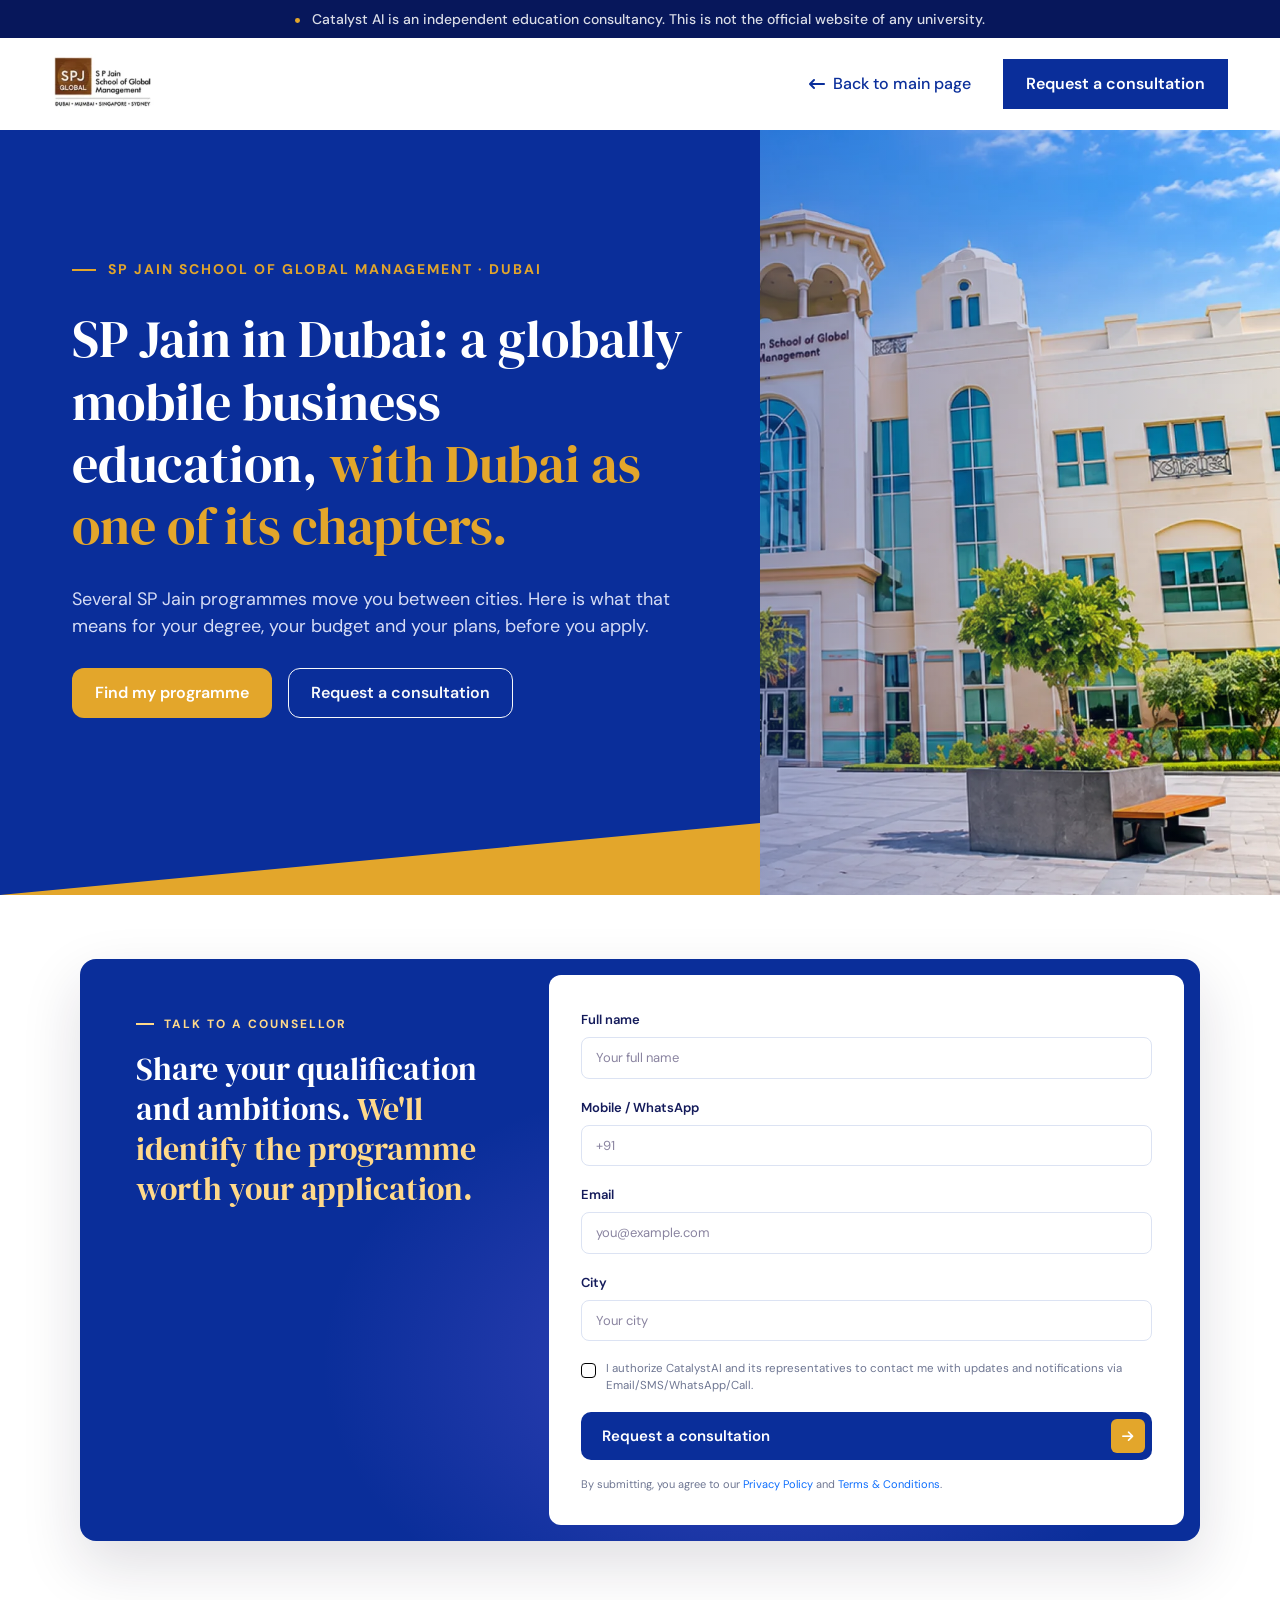
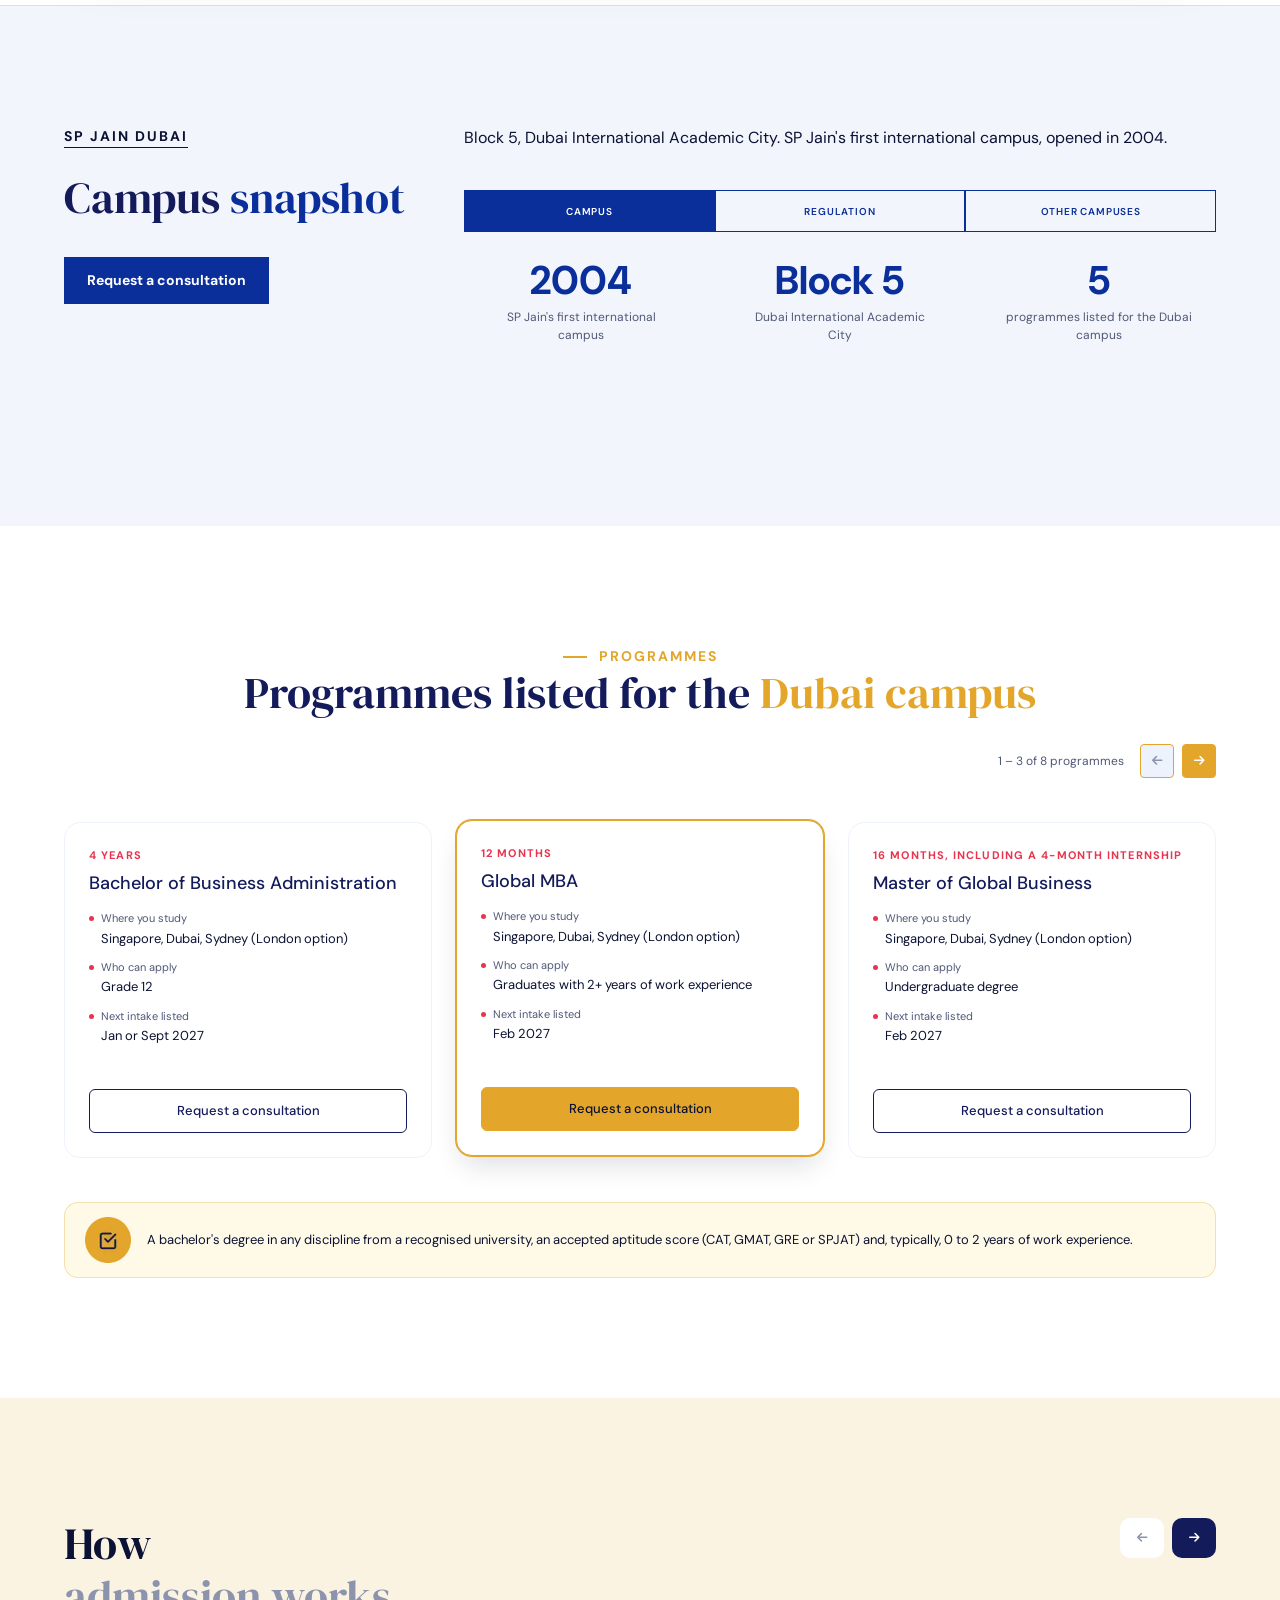
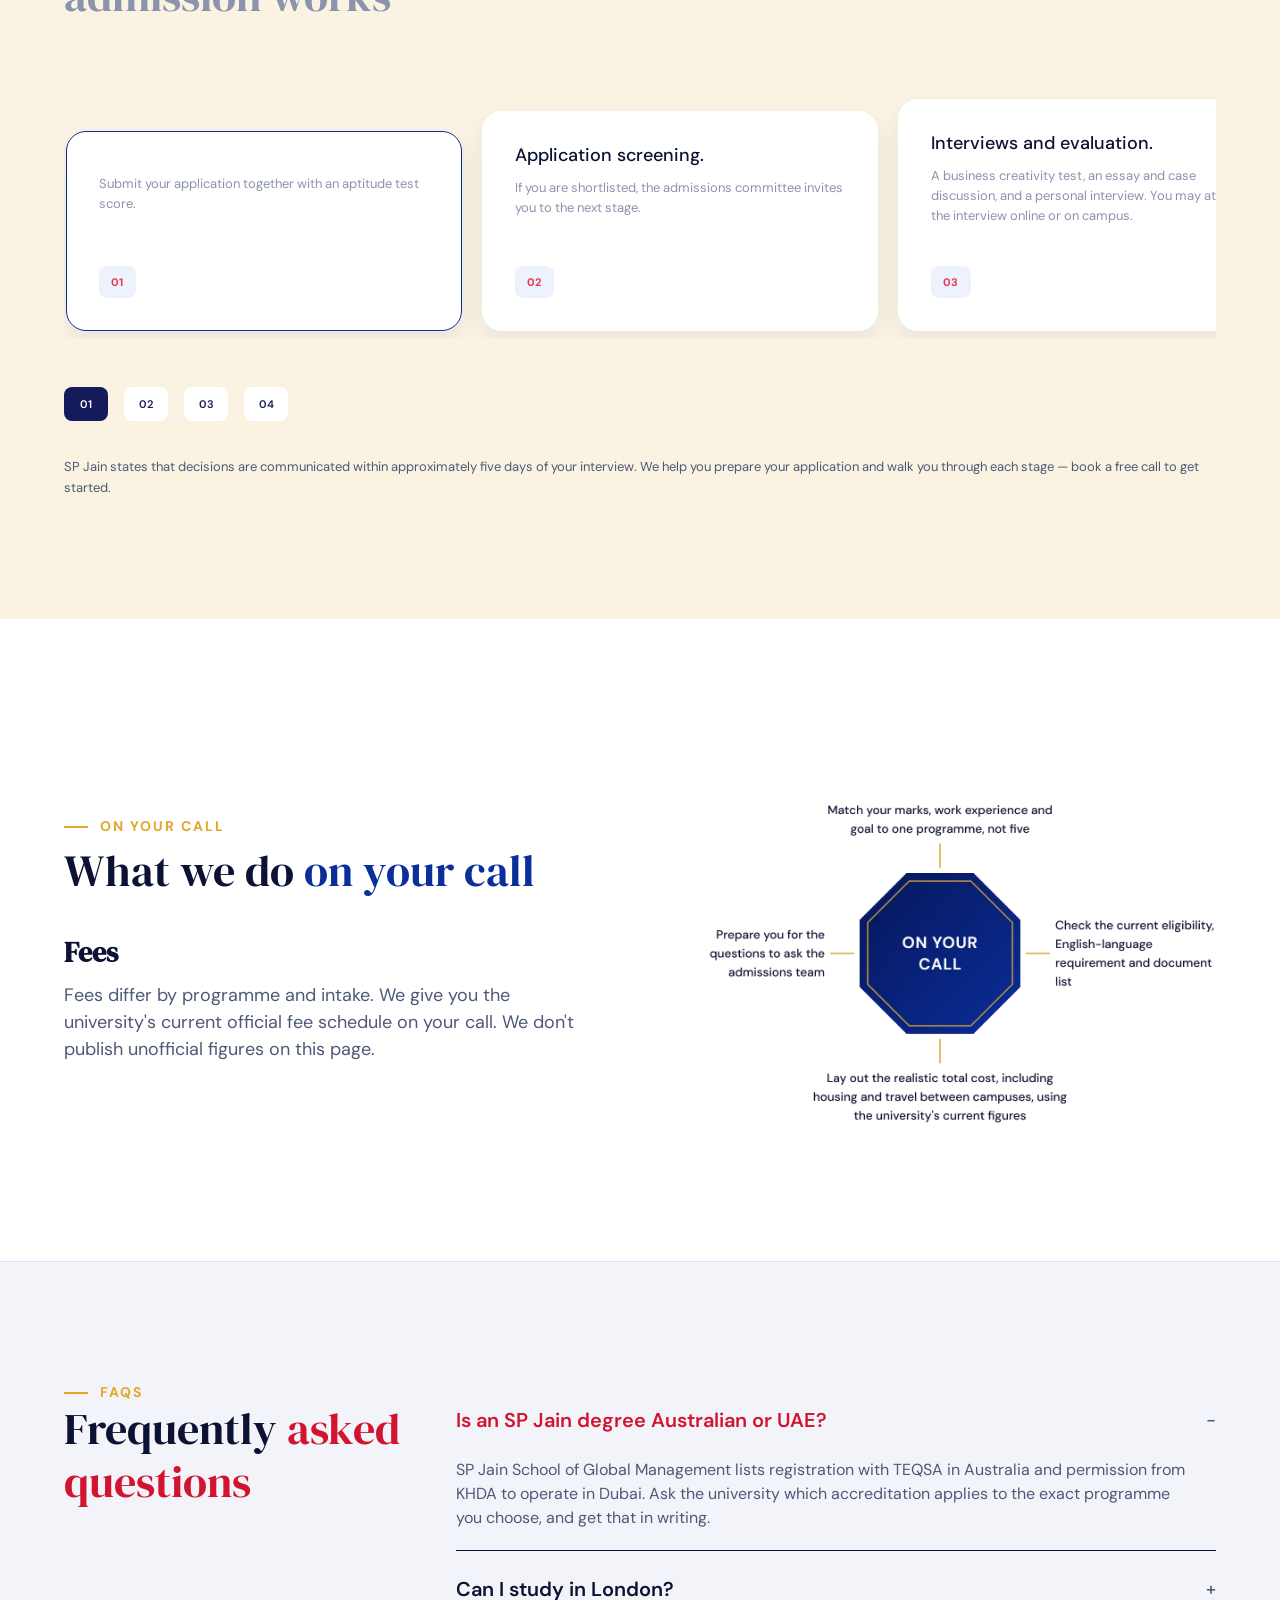
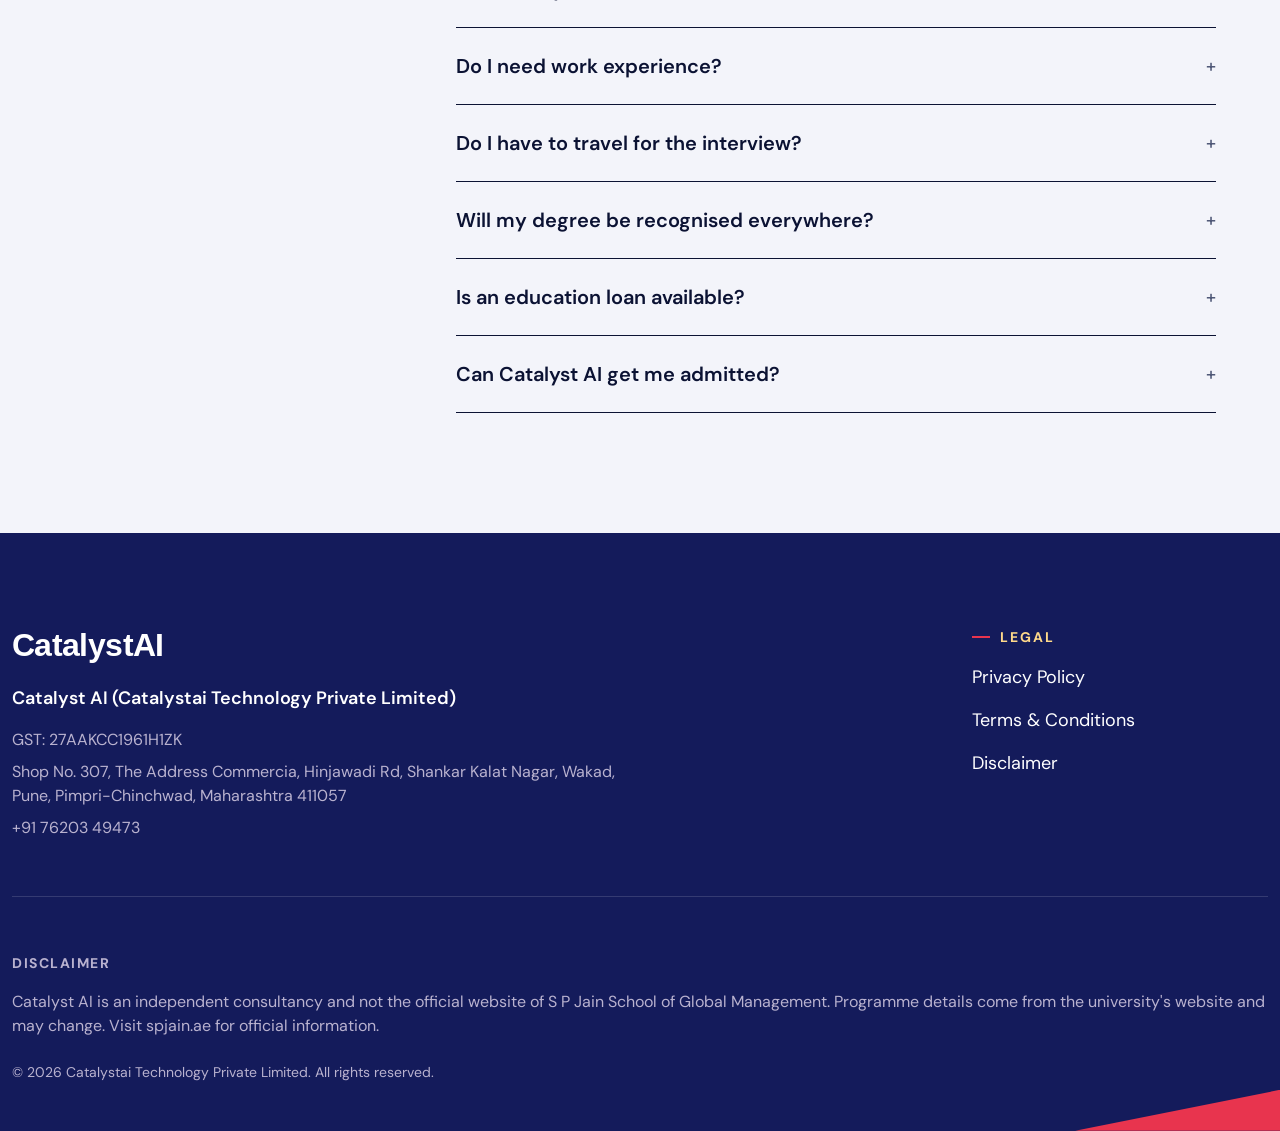
==== commit 7e0549d6: "add new chanages" ====
--- a/sp-jain/index.html
+++ b/sp-jain/index.html
@@ -1,15 +1,15 @@
 <!doctype html>
 <html lang="en">
-
-<head>
+  <head>
     <meta charset="UTF-8" />
     <meta name="viewport" content="width=device-width, initial-scale=1.0" />
     <title>SP Jain | Catalyst AI</title>
     <link rel="preconnect" href="https://fonts.googleapis.com" />
     <link rel="preconnect" href="https://fonts.gstatic.com" crossorigin />
     <link
-        href="https://fonts.googleapis.com/css2?family=Arimo:ital,wght@0,400..700;1,400..700&family=DM+Sans:ital,opsz,wght@0,9..40,100..1000;1,9..40,100..1000&family=DM+Serif+Display:ital@0;1&display=swap"
-        rel="stylesheet" />
+      href="https://fonts.googleapis.com/css2?family=Arimo:ital,wght@0,400..700;1,400..700&family=DM+Sans:ital,opsz,wght@0,9..40,100..1000;1,9..40,100..1000&family=DM+Serif+Display:ital@0;1&display=swap"
+      rel="stylesheet"
+    />
 
     <!-- Bootstrap 5 CSS -->
     <link href="https://cdn.jsdelivr.net/npm/bootstrap@5.3.3/dist/css/bootstrap.min.css" rel="stylesheet" />
@@ -26,781 +26,881 @@
     <!-- Custom CSS (always LAST) -->
     <link rel="stylesheet" href="./css/style.css" />
     <link rel="stylesheet" href="./css/responsive.css" />
-</head>
-
-<body class="theme-symbiosis">
+    <link rel="icon" type="image/x-icon" href="./images/favicon.ico" />
+  </head>
+
+  <body class="theme-symbiosis">
     <div class="topbar text-center">
-        <div class="container">
-            <span class="topbar__dot d-inline-block rounded-circle me-2"></span>
-            Catalyst AI is an independent education consultancy. This is not the official website of any university.
-        </div>
+      <div class="container">
+        <span class="topbar__dot d-inline-block rounded-circle me-2"></span>
+        Catalyst AI is an independent education consultancy. This is not the official website of any university.
+      </div>
     </div>
 
     <!-- ============ HEADER ============ -->
     <header class="site-header">
-        <div class="container d-flex align-items-center justify-content-between py-3">
-            <a href="#home" class="brand d-inline-flex align-items-center text-decoration-none"
-                aria-label="Symbiosis International University Dubai">
-                <img src="./images/SPJain_logo.webp" alt="Symbiosis logo" />
-            </a>
-
-            <div class="d-flex align-items-center header-end">
-                <a href="#" class="back-link d-none d-sm-inline-flex align-items-center gap-2 text-decoration-none">
-                    <i class="fa-solid fa-arrow-left-long"></i> Back to main page
-                </a>
-                <a href="#contact" class="btn btn-brand btn-navy">Request a consultation</a>
-            </div>
+      <div class="container d-flex align-items-center justify-content-between py-3">
+        <a
+          href="#home"
+          class="brand d-inline-flex align-items-center text-decoration-none"
+          aria-label="SP jain International University Dubai"
+        >
+          <img src="./images/SPJain_logo.webp" alt="SP jain logo" />
+        </a>
+
+        <div class="d-flex align-items-center header-end">
+          <a href="#" class="back-link d-none d-sm-inline-flex align-items-center gap-2 text-decoration-none">
+            <i class="fa-solid fa-arrow-left-long"></i> Back to main page
+          </a>
+          <a href="#contact" class="btn btn-brand btn-navy">Request a consultation</a>
         </div>
+      </div>
     </header>
     <!-- ============ HERO ============ -->
     <main>
-        <section id="home" class="hero">
-            <!-- Left faded strip (desktop only) -->
-            <div class="hero__tint" aria-hidden="true" data-aos="fade" data-aos-duration="1200"></div>
-
-            <!-- Main content panel with BG image + gradient overlay + bottom wedge -->
-            <div class="hero__panel">
-                <div class="container px-0 px-md-auto">
-                    <div class="hero__content d-flex justify-content-center flex-column position-relative"
-                        data-aos="fade-up" data-aos-duration="800">
-                        <span class="eyebrow align-items-center fw-bold text-uppercase" data-aos="fade-up"
-                            data-aos-duration="700">
-                            SP JAIN SCHOOL OF GLOBAL MANAGEMENT · DUBAI
-                        </span>
-
-                        <h1 class="hero__title mb-0 font-serif" data-aos="fade-up" data-aos-delay="100"
-                            data-aos-duration="800">
-                            SP Jain in Dubai: a globally mobile business education,
-                            <span class="text-brand-highlight">with Dubai as one of its chapters.</span>
-                        </h1>
-
-                        <p class="hero__text mb-0" data-aos="fade-up" data-aos-delay="200" data-aos-duration="800">
-                            Several SP Jain programmes move you between cities. Here is what that means for your degree,
-                            your budget
-                            and your plans, before you apply.
-                        </p>
-
-                        <div class="hero__actions d-flex flex-wrap gap-3 mb-0" data-aos="fade-up" data-aos-delay="300"
-                            data-aos-duration="800">
-                            <a href="#programmes" class="btn btn-brand btn-accent rounded-12px">Find my programme</a>
-                            <a href="#contact" class="btn btn-brand btn-outline-light rounded-12px">Request a
-                                consultation</a>
-                        </div>
-                        <span class="hero__wedge" aria-hidden="true" data-aos="fade-up" data-aos-delay="250"
-                            data-aos-duration="700"></span>
-                    </div>
-                </div>
-            </div>
-        </section>
+      <section id="home" class="hero">
+        <!-- Left faded strip (desktop only) -->
+        <div class="hero__tint" aria-hidden="true" data-aos="fade" data-aos-duration="1200"></div>
+
+        <!-- Main content panel with BG image + gradient overlay + bottom wedge -->
+        <div class="hero__panel">
+          <div class="container px-0 px-md-auto">
+            <div
+              class="hero__content d-flex justify-content-center flex-column position-relative"
+              data-aos="fade-up"
+              data-aos-duration="800"
+            >
+              <span
+                class="eyebrow align-items-center fw-bold text-uppercase"
+                data-aos="fade-up"
+                data-aos-duration="700"
+              >
+                SP JAIN SCHOOL OF GLOBAL MANAGEMENT · DUBAI
+              </span>
+
+              <h1 class="hero__title mb-0 font-serif" data-aos="fade-up" data-aos-delay="100" data-aos-duration="800">
+                SP Jain in Dubai: a globally mobile business education,
+                <span class="text-brand-highlight">with Dubai as one of its chapters.</span>
+              </h1>
+
+              <p class="hero__text mb-0" data-aos="fade-up" data-aos-delay="200" data-aos-duration="800">
+                Several SP Jain programmes move you between cities. Here is what that means for your degree, your budget
+                and your plans, before you apply.
+              </p>
+
+              <div
+                class="hero__actions d-flex flex-wrap gap-3 mb-0"
+                data-aos="fade-up"
+                data-aos-delay="300"
+                data-aos-duration="800"
+              >
+                <a href="#programmes" class="btn btn-brand btn-accent rounded-12px">Find my programme</a>
+                <a href="#contact" class="btn btn-brand btn-outline-light rounded-12px">Request a consultation</a>
+              </div>
+              <span
+                class="hero__wedge"
+                aria-hidden="true"
+                data-aos="fade-up"
+                data-aos-delay="250"
+                data-aos-duration="700"
+              ></span>
+            </div>
+          </div>
+        </div>
+      </section>
     </main>
     <!-- ============ CONSULTATION / CONTACT SECTION ============ -->
     <section id="contact" class="consult-section bg-white">
-        <div class="container">
-            <div class="consult-card" data-aos="fade-up" data-aos-duration="850">
-                <div class="row g-0 align-items-stretch">
-                    <!-- Left Dark / Theme Info Column -->
-                    <div class="col-lg-5 consult-card__left d-flex flex-column justify-content-start gap-3"
-                        data-aos="fade-right" data-aos-delay="150" data-aos-duration="800">
-                        <span class="consult-card__eyebrow d-inline-flex align-items-center fw-bold text-uppercase">
-                            TALK TO A COUNSELLOR
+      <div class="container">
+        <div class="consult-card" data-aos="fade-up" data-aos-duration="850">
+          <div class="row g-0 align-items-stretch">
+            <!-- Left Dark / Theme Info Column -->
+            <div
+              class="col-lg-5 consult-card__left d-flex flex-column justify-content-start gap-3"
+              data-aos="fade-right"
+              data-aos-delay="150"
+              data-aos-duration="800"
+            >
+              <span class="consult-card__eyebrow d-inline-flex align-items-center fw-bold text-uppercase">
+                TALK TO A COUNSELLOR
+              </span>
+
+              <h2 class="consult-card__title text-white font-serif mb-0">
+                Share your qualification and ambitions.
+                <span>We'll identify the programme worth your application.</span>
+              </h2>
+            </div>
+
+            <!-- Right White Form Card -->
+            <div class="col-lg-7">
+              <div class="consult-card__form-wrap" data-aos="fade-up" data-aos-delay="200" data-aos-duration="800">
+                <form id="consultationForm" class="consult-form" novalidate>
+                  <!-- Target Google Sheet Tab Name (Change per page: Symboisi / Page2Tab / Page3Tab) -->
+                  <input type="hidden" name="sheetTab" value="SP_Jain" />
+
+                  <div class="row g-3">
+                    <!-- Full Name -->
+                    <div class="col-12">
+                      <label for="fullName" class="form-label consult-label">Full name</label>
+                      <input
+                        type="text"
+                        class="form-control consult-input"
+                        id="fullName"
+                        name="fullName"
+                        placeholder="Your full name"
+                        required
+                      />
+                    </div>
+
+                    <!-- Mobile / WhatsApp -->
+                    <div class="col-12">
+                      <label for="mobileNumber" class="form-label consult-label">Mobile / WhatsApp</label>
+                      <input
+                        type="tel"
+                        class="form-control consult-input"
+                        id="mobileNumber"
+                        name="mobileNumber"
+                        placeholder="+91"
+                        required
+                      />
+                    </div>
+
+                    <!-- Email -->
+                    <div class="col-12">
+                      <label for="emailAddress" class="form-label consult-label">Email</label>
+                      <input
+                        type="email"
+                        class="form-control consult-input"
+                        id="emailAddress"
+                        name="emailAddress"
+                        placeholder="you@example.com"
+                        required
+                      />
+                    </div>
+
+                    <!-- City -->
+                    <div class="col-12">
+                      <label for="cityName" class="form-label consult-label">City</label>
+                      <input
+                        type="text"
+                        class="form-control consult-input"
+                        id="cityName"
+                        name="cityName"
+                        placeholder="Your city"
+                        required
+                      />
+                    </div>
+
+                    <!-- Consent Checkbox -->
+                    <div class="col-12">
+                      <div class="form-check consult-check">
+                        <input class="form-check-input" type="checkbox" id="consentCheck" name="consent" required />
+                        <label class="form-check-label" for="consentCheck">
+                          I authorize CatalystAI and its representatives to contact me with updates and notifications
+                          via Email/SMS/WhatsApp/Call.
+                        </label>
+                      </div>
+                    </div>
+
+                    <!-- Submit Button -->
+                    <div class="col-12">
+                      <button
+                        type="submit"
+                        id="consultSubmitBtn"
+                        class="btn consult-submit w-100 d-flex align-items-center justify-content-between"
+                      >
+                        <span class="consult-submit__text">Request a consultation</span>
+                        <span class="consult-submit__icon d-inline-flex align-items-center justify-content-center">
+                          <i class="fa-solid fa-arrow-right"></i>
                         </span>
-
-                        <h2 class="consult-card__title text-white font-serif mb-0">
-                            Share your qualification and ambitions.
-                            <span>We'll identify the programme worth your application.</span>
-                        </h2>
-                    </div>
-
-                    <!-- Right White Form Card -->
-                    <div class="col-lg-7">
-                        <div class="consult-card__form-wrap" data-aos="fade-up" data-aos-delay="200"
-                            data-aos-duration="800">
-                            <form id="consultationForm" class="consult-form" novalidate>
-                                <!-- Target Google Sheet Tab Name (Change per page: Symboisi / Page2Tab / Page3Tab) -->
-                                <input type="hidden" name="sheetTab" value="Symboisi" />
-
-                                <div class="row g-3">
-                                    <!-- Full Name -->
-                                    <div class="col-12">
-                                        <label for="fullName" class="form-label consult-label">Full name</label>
-                                        <input type="text" class="form-control consult-input" id="fullName"
-                                            name="fullName" placeholder="Your full name" required />
-                                    </div>
-
-                                    <!-- Mobile / WhatsApp -->
-                                    <div class="col-12">
-                                        <label for="mobileNumber" class="form-label consult-label">Mobile /
-                                            WhatsApp</label>
-                                        <input type="tel" class="form-control consult-input" id="mobileNumber"
-                                            name="mobileNumber" placeholder="+91" required />
-                                    </div>
-
-                                    <!-- Email -->
-                                    <div class="col-12">
-                                        <label for="emailAddress" class="form-label consult-label">Email</label>
-                                        <input type="email" class="form-control consult-input" id="emailAddress"
-                                            name="emailAddress" placeholder="you@example.com" required />
-                                    </div>
-
-                                    <!-- City -->
-                                    <div class="col-12">
-                                        <label for="cityName" class="form-label consult-label">City</label>
-                                        <input type="text" class="form-control consult-input" id="cityName"
-                                            name="cityName" placeholder="Your city" required />
-                                    </div>
-
-                                    <!-- Consent Checkbox -->
-                                    <div class="col-12">
-                                        <div class="form-check consult-check">
-                                            <input class="form-check-input" type="checkbox" id="consentCheck"
-                                                name="consent" required />
-                                            <label class="form-check-label" for="consentCheck">
-                                                I authorize CatalystAI and its representatives to contact me with
-                                                updates and notifications
-                                                via Email/SMS/WhatsApp/Call.
-                                            </label>
-                                        </div>
-                                    </div>
-
-                                    <!-- Submit Button -->
-                                    <div class="col-12">
-                                        <button type="submit" id="consultSubmitBtn"
-                                            class="btn consult-submit w-100 d-flex align-items-center justify-content-between">
-                                            <span class="consult-submit__text">Request a consultation</span>
-                                            <span
-                                                class="consult-submit__icon d-inline-flex align-items-center justify-content-center">
-                                                <i class="fa-solid fa-arrow-right"></i>
-                                            </span>
-                                        </button>
-                                    </div>
-
-                                    <!-- Status Alert & Legal Note -->
-                                    <div class="col-12">
-                                        <div id="formStatusMsg" class="consult-status d-none" role="alert"></div>
-                                        <p class="consult-note mb-0">
-                                            By submitting, you agree to our <a href="#privacy-policy">Privacy Policy</a>
-                                            and
-                                            <a href="#terms-of-use">Terms &amp; Conditions</a>.
-                                        </p>
-                                    </div>
-                                </div>
-                            </form>
-                        </div>
-                    </div>
-                </div>
-            </div>
+                      </button>
+                    </div>
+
+                    <!-- Status Alert & Legal Note -->
+                    <div class="col-12">
+                      <div id="formStatusMsg" class="consult-status d-none" role="alert"></div>
+                      <p class="consult-note mb-0">
+                        By submitting, you agree to our <a href="#privacy-policy">Privacy Policy</a>
+                        and
+                        <a href="#terms-of-use">Terms &amp; Conditions</a>.
+                      </p>
+                    </div>
+                  </div>
+                </form>
+              </div>
+            </div>
+          </div>
         </div>
+      </div>
     </section>
     <!-- ============ CAMPUS SNAPSHOT ============ -->
     <section id="snapshot" class="snapshot" data-snapshot aria-labelledby="snapshot-title">
-        <div class="container custom-container px-gutter">
-            <div class="row g-4 g-lg-5 align-items-start">
-                <div class="col-lg-4" data-aos="fade-up">
-                    <div class="d-flex flex-column gap-3 gap-md-4">
-                        <span class="snapshot__eyebrow fw-bold text-uppercase">SP JAIN DUBAI</span>
-                        <h2 id="snapshot-title" class="snapshot__title font-serif">
-                            Campus <span class="text-brand-blue">snapshot</span>
-                        </h2>
-                        <a href="#contact" class="btn btn-brand btn-navy btn-caps">Request a consultation</a>
-                    </div>
-                </div>
-
-                <div class="col-lg-8" data-aos="fade-up" data-aos-delay="150">
-                    <p class="snapshot__lead">
-                        Block 5, Dubai International Academic City. SP Jain's first international campus, opened in
-                        2004.
-                    </p>
-
-                    <div class="snapshot__tabs" role="tablist" aria-label="Campus snapshot" data-active="0">
-                        <span class="snapshot__indicator" aria-hidden="true"></span>
-                        <button class="snapshot__tab is-active" type="button" role="tab" id="snap-tab-0"
-                            aria-controls="snap-panel-0" aria-selected="true">
-                            CAMPUS
-                        </button>
-                        <button class="snapshot__tab" type="button" role="tab" id="snap-tab-1"
-                            aria-controls="snap-panel-1" aria-selected="false" tabindex="-1">
-                            REGULATION
-                        </button>
-                        <button class="snapshot__tab" type="button" role="tab" id="snap-tab-2"
-                            aria-controls="snap-panel-2" aria-selected="false" tabindex="-1">
-                            OTHER CAMPUSES
-                        </button>
-                    </div>
-
-                    <div class="snapshot__panels">
-                        <!-- Tab 1: PARENT (default) -->
-                        <div class="snapshot__panel is-active" role="tabpanel" id="snap-panel-0"
-                            aria-labelledby="snap-tab-0">
-                            <div class="row row-cols-1 row-cols-sm-3 g-4 text-center">
-                                <div class="col snapshot__stat">
-                                    <p class="snapshot__num fw-bold">2004</p>
-                                    <p class="snapshot__label">
-                                        SP Jain's first international campus
-                                    </p>
-                                </div>
-                                <div class="col snapshot__stat">
-                                    <p class="snapshot__num fw-bold">Block 5</p>
-                                    <p class="snapshot__label">Dubai International Academic City</p>
-                                </div>
-                                <div class="col snapshot__stat">
-                                    <p class="snapshot__num fw-bold">5</p>
-                                    <p class="snapshot__label">programmes listed for the Dubai campus</p>
-                                </div>
-                            </div>
-                        </div>
-
-                        <!-- Tab 2: DUBAI CAMPUS (replace with your verified data) -->
-                        <div class="snapshot__panel" role="tabpanel" id="snap-panel-1" aria-labelledby="snap-tab-1">
-                            <div class="row row-cols-1 row-cols-sm-3 g-4 text-center">
-                                <div class="col snapshot__stat">
-                                    <p class="snapshot__num fw-bold">Sept 2024</p>
-                                    <p class="snapshot__label">classes began</p>
-                                </div>
-                                <div class="col snapshot__stat">
-                                    <p class="snapshot__num fw-bold">14 Nov 2024</p>
-                                    <p class="snapshot__label">formally inaugurated</p>
-                                </div>
-                                <div class="col snapshot__stat">
-                                    <p class="snapshot__num fw-bold">Dubai Knowledge Park</p>
-                                    <p class="snapshot__label">reported location</p>
-                                </div>
-                            </div>
-                        </div>
-
-                        <!-- Tab 3: REGULATION (replace with your verified data) -->
-                        <div class="snapshot__panel" role="tabpanel" id="snap-panel-2" aria-labelledby="snap-tab-2">
-                            <div class="row row-cols-1 row-cols-sm-3 g-4 text-center">
-                                <div class="col snapshot__stat">
-                                    <p class="snapshot__num fw-bold">UAE</p>
-                                    <p class="snapshot__label">licensed by the Ministry of Education</p>
-                                </div>
-                                <div class="col snapshot__stat">
-                                    <p class="snapshot__num fw-bold">KHDA</p>
-                                    <p class="snapshot__label">licensed by the Knowledge and Human Development Authority
-                                    </p>
-                                </div>
-                                <div class="col snapshot__stat">
-                                    <p class="snapshot__num fw-bold">CAA</p>
-                                    <p class="snapshot__label">programmes accredited by the Commission for Academic
-                                        Accreditation</p>
-                                </div>
-                            </div>
-                        </div>
-                    </div>
-                </div>
-            </div>
+      <div class="container custom-container px-gutter">
+        <div class="row g-4 g-lg-5 align-items-start">
+          <div class="col-lg-4" data-aos="fade-up">
+            <div class="d-flex flex-column gap-3 gap-md-4">
+              <span class="snapshot__eyebrow fw-bold text-uppercase">SP JAIN DUBAI</span>
+              <h2 id="snapshot-title" class="snapshot__title font-serif">
+                Campus <span class="text-brand-blue">snapshot</span>
+              </h2>
+              <a href="#contact" class="btn btn-brand btn-navy btn-caps">Request a consultation</a>
+            </div>
+          </div>
+
+          <div class="col-lg-8" data-aos="fade-up" data-aos-delay="150">
+            <p class="snapshot__lead">
+              Block 5, Dubai International Academic City. SP Jain's first international campus, opened in 2004.
+            </p>
+
+            <div class="snapshot__tabs" role="tablist" aria-label="Campus snapshot" data-active="0">
+              <span class="snapshot__indicator" aria-hidden="true"></span>
+              <button
+                class="snapshot__tab is-active"
+                type="button"
+                role="tab"
+                id="snap-tab-0"
+                aria-controls="snap-panel-0"
+                aria-selected="true"
+              >
+                CAMPUS
+              </button>
+              <button
+                class="snapshot__tab"
+                type="button"
+                role="tab"
+                id="snap-tab-1"
+                aria-controls="snap-panel-1"
+                aria-selected="false"
+                tabindex="-1"
+              >
+                REGULATION
+              </button>
+              <button
+                class="snapshot__tab"
+                type="button"
+                role="tab"
+                id="snap-tab-2"
+                aria-controls="snap-panel-2"
+                aria-selected="false"
+                tabindex="-1"
+              >
+                OTHER CAMPUSES
+              </button>
+            </div>
+
+            <div class="snapshot__panels">
+              <!-- Tab 1: PARENT (default) -->
+              <div class="snapshot__panel is-active" role="tabpanel" id="snap-panel-0" aria-labelledby="snap-tab-0">
+                <div class="row row-cols-1 row-cols-sm-3 g-4 text-center">
+                  <div class="col snapshot__stat">
+                    <p class="snapshot__num fw-bold">2004</p>
+                    <p class="snapshot__label">SP Jain's first international campus</p>
+                  </div>
+                  <div class="col snapshot__stat">
+                    <p class="snapshot__num fw-bold">Block 5</p>
+                    <p class="snapshot__label">Dubai International Academic City</p>
+                  </div>
+                  <div class="col snapshot__stat">
+                    <p class="snapshot__num fw-bold">5</p>
+                    <p class="snapshot__label">programmes listed for the Dubai campus</p>
+                  </div>
+                </div>
+              </div>
+
+              <!-- Tab 2: DUBAI CAMPUS (replace with your verified data) -->
+              <div class="snapshot__panel" role="tabpanel" id="snap-panel-1" aria-labelledby="snap-tab-1">
+                <div class="row row-cols-1 row-cols-sm-3 g-4 text-center">
+                  <div class="col snapshot__stat">
+                    <p class="snapshot__num fw-bold">Sept 2024</p>
+                    <p class="snapshot__label">classes began</p>
+                  </div>
+                  <div class="col snapshot__stat">
+                    <p class="snapshot__num fw-bold">14 Nov 2024</p>
+                    <p class="snapshot__label">formally inaugurated</p>
+                  </div>
+                  <div class="col snapshot__stat">
+                    <p class="snapshot__num fw-bold">Dubai Knowledge Park</p>
+                    <p class="snapshot__label">reported location</p>
+                  </div>
+                </div>
+              </div>
+
+              <!-- Tab 3: REGULATION (replace with your verified data) -->
+              <div class="snapshot__panel" role="tabpanel" id="snap-panel-2" aria-labelledby="snap-tab-2">
+                <div class="row row-cols-1 row-cols-sm-3 g-4 text-center">
+                  <div class="col snapshot__stat">
+                    <p class="snapshot__num fw-bold">UAE</p>
+                    <p class="snapshot__label">licensed by the Ministry of Education</p>
+                  </div>
+                  <div class="col snapshot__stat">
+                    <p class="snapshot__num fw-bold">KHDA</p>
+                    <p class="snapshot__label">licensed by the Knowledge and Human Development Authority</p>
+                  </div>
+                  <div class="col snapshot__stat">
+                    <p class="snapshot__num fw-bold">CAA</p>
+                    <p class="snapshot__label">programmes accredited by the Commission for Academic Accreditation</p>
+                  </div>
+                </div>
+              </div>
+            </div>
+          </div>
         </div>
+      </div>
     </section>
     <section id="programmes" class="programmes" data-programmes aria-labelledby="programmes-title">
-        <div class="container custom-container px-gutter">
-            <div class="programmes__inner mx-auto">
-                <!-- Heading -->
-                <header class="text-center" data-aos="fade-up">
-                    <span class="eyebrow justify-content-center text-uppercase fw-bold">Symbiosis Dubai</span>
-                    <h2 id="programmes-title" class="programmes__title font-serif">Programmes listed for the
-                        <span style="color: #E3A62B;">Dubai campus</span>
-                    </h2>
-                </header>
-
-                <!-- Counter + arrows -->
-                <div class="programmes__nav d-flex align-items-center justify-content-between justify-content-md-end gap-3"
-                    data-aos="fade-up" data-aos-delay="100">
-                    <p class="programmes__count mb-0" aria-live="polite"><span data-prog-range>1 – 3</span> of 8
-                        programmes</p>
-                    <div class="d-flex gap-2">
-                        <button class="prog-arrow prog-arrow--prev" type="button" aria-label="Previous programmes">
-                            <i class="fa-solid fa-arrow-left"></i>
-                        </button>
-                        <button class="prog-arrow prog-arrow--next" type="button" aria-label="Next programmes">
-                            <i class="fa-solid fa-arrow-right"></i>
-                        </button>
-                    </div>
-                </div>
-
-                <!-- Carousel -->
-                <div class="swiper programmes__swiper" data-aos="fade-up" data-aos-delay="150">
-                    <div class="swiper-wrapper">
-                        <!-- 1. MBA -->
-                        <article class="swiper-slide">
-                            <div class="prog-card">
-                                <p class="prog-card__level">Postgraduate</p>
-                                <h3 class="prog-card__title">MBA</h3>
-                                <dl class="prog-card__specs">
-                                    <div>
-                                        <dt>Duration and credits</dt>
-                                        <dd>2 years (4 semesters), 45 credits; day, evening or weekend batches</dd>
-                                    </div>
-                                    <div>
-                                        <dt>Specialisations</dt>
-                                        <dd>
-                                            Marketing, Finance, International Business, Business Analytics, Operations,
-                                            Strategy Management
-                                            &amp; Leadership, Innovation &amp; Entrepreneurship
-                                        </dd>
-                                    </div>
-                                    <div>
-                                        <dt>Entry requirement</dt>
-                                        <dd>Bachelor's degree with at least 50% aggregate</dd>
-                                    </div>
-                                </dl>
-                                <a href="#contact" class="btn btn-pill w-100">Request a consultation</a>
-                            </div>
-                        </article>
-
-                        <!-- 2. BBA (Honours) -->
-                        <article class="swiper-slide">
-                            <div class="prog-card">
-                                <p class="prog-card__level">Undergraduate</p>
-                                <h3 class="prog-card__title">BBA (Honours)</h3>
-                                <dl class="prog-card__specs">
-                                    <div>
-                                        <dt>Duration and credits</dt>
-                                        <dd>4 years (8 semesters), 149 credits; exit option after 3 years</dd>
-                                    </div>
-                                    <div>
-                                        <dt>Specialisations</dt>
-                                        <dd>
-                                            AI &amp; Business Analytics, Marketing, Logistics &amp; Supply Chain, Human
-                                            Resource Management,
-                                            Finance
-                                        </dd>
-                                    </div>
-                                    <div>
-                                        <dt>Entry requirement</dt>
-                                        <dd>10+2 or 10+3 diploma, any discipline</dd>
-                                    </div>
-                                </dl>
-                                <a href="#contact" class="btn btn-pill w-100">Request a consultation</a>
-                            </div>
-                        </article>
-
-                        <!-- 3. BBA dual degree -->
-                        <article class="swiper-slide">
-                            <div class="prog-card">
-                                <p class="prog-card__level">Undergraduate</p>
-                                <h3 class="prog-card__title">BBA dual degree</h3>
-                                <dl class="prog-card__specs">
-                                    <div>
-                                        <dt>Duration and credits</dt>
-                                        <dd>4 years (8 semesters), 120 credits</dd>
-                                    </div>
-                                    <div>
-                                        <dt>Specialisations</dt>
-                                        <dd>BBA from SIU Dubai plus BSc from Aston University, UK</dd>
-                                    </div>
-                                    <div>
-                                        <dt>Entry requirement</dt>
-                                        <dd>10+2 from a recognised board, any discipline</dd>
-                                    </div>
-                                </dl>
-                                <a href="#contact" class="btn btn-pill w-100">Request a consultation</a>
-                            </div>
-                        </article>
-
-                        <!-- 4 to 8: PLACEHOLDERS - replace with verified programme data -->
-                        <article class="swiper-slide">
-                            <div class="prog-card">
-                                <p class="prog-card__level">Undergraduate</p>
-                                <h3 class="prog-card__title">B.Com (Honours) + ACCA</h3>
-                                <dl class="prog-card__specs">
-                                    <div>
-                                        <dt>Duration and credits</dt>
-                                        <dd>4 years (8 semesters), 146 credits; exit option after 3 years</dd>
-                                    </div>
-                                    <div>
-                                        <dt>Specialisations</dt>
-                                        <dd>ACCA pathway</dd>
-                                    </div>
-                                    <div>
-                                        <dt>Entry requirement</dt>
-                                        <dd>10+2 from a recognised board, any discipline</dd>
-                                    </div>
-                                </dl>
-                                <a href="#contact" class="btn btn-pill w-100">Request a consultation</a>
-                            </div>
-                        </article>
-
-                        <article class="swiper-slide">
-                            <div class="prog-card">
-                                <p class="prog-card__level">Undergraduate</p>
-                                <h3 class="prog-card__title">BA Media & Communication (Honours)</h3>
-                                <dl class="prog-card__specs">
-                                    <div>
-                                        <dt>Duration and credits</dt>
-                                        <dd>4 years (8 semesters), 146 credits; exit option after 3 years</dd>
-                                    </div>
-                                    <div>
-                                        <dt>Entry requirement</dt>
-                                        <dd>10+2 from a recognised board, any discipline</dd>
-                                    </div>
-                                </dl>
-                                <a href="#contact" class="btn btn-pill w-100">Request a consultation</a>
-                            </div>
-                        </article>
-
-                        <article class="swiper-slide">
-                            <div class="prog-card">
-                                <p class="prog-card__level">Undergraduate</p>
-                                <h3 class="prog-card__title">B.Sc Psychology (Honours)</h3>
-                                <dl class="prog-card__specs">
-                                    <div>
-                                        <dt>Duration and credits</dt>
-                                        <dd>4 years (8 semesters), 146 credits; exit option after 3 years</dd>
-                                    </div>
-                                    <div>
-                                        <dt>Entry requirement</dt>
-                                        <dd>10+2 from a recognised board, any discipline</dd>
-                                    </div>
-                                </dl>
-                                <a href="#contact" class="btn btn-pill w-100">Request a consultation</a>
-                            </div>
-                        </article>
-
-                        <article class="swiper-slide">
-                            <div class="prog-card">
-                                <p class="prog-card__level">Undergraduate</p>
-                                <h3 class="prog-card__title">B.Tech Computer Engineering</h3>
-                                <dl class="prog-card__specs">
-                                    <div>
-                                        <dt>Duration and credits</dt>
-                                        <dd>4 years (8 semesters), 153 credits; internship included</dd>
-                                    </div>
-                                    <div>
-                                        <dt>Entry requirement</dt>
-                                        <dd>10+2 from a recognised board (confirm subject requirement)</dd>
-                                    </div>
-                                </dl>
-                                <a href="#contact" class="btn btn-pill w-100">Request a consultation</a>
-                            </div>
-                        </article>
-
-                        <article class="swiper-slide">
-                            <div class="prog-card">
-                                <p class="prog-card__level">Online</p>
-                                <h3 class="prog-card__title">MA in English</h3>
-                                <dl class="prog-card__specs">
-                                    <div>
-                                        <dt>Duration and credits</dt>
-                                        <dd>Confirm duration with the university</dd>
-                                    </div>
-                                    <div>
-                                        <dt>Specialisations</dt>
-                                        <dd>3 specialisations</dd>
-                                    </div>
-                                    <div>
-                                        <dt>Entry requirement</dt>
-                                        <dd>3-year bachelor's degree, any discipline</dd>
-                                    </div>
-                                </dl>
-                                <a href="#contact" class="btn btn-pill w-100">Request a consultation</a>
-                            </div>
-                        </article>
-                    </div>
-                </div>
-
-                <!-- Notice -->
-                <div class="programmes__notice d-flex align-items-center gap-3" role="note" data-aos="fade-up">
-                    <img src="./images/Icon.webp" height="46px" width="46px" alt="" />
-                    <p class="mb-0">
-                        Programme details as listed for the 2026–27 intake. Confirm current availability, delivery mode
-                        and fees
-                        on siu-dubai.ac.ae before you apply.
-                    </p>
-                </div>
-            </div>
+      <div class="container custom-container px-gutter">
+        <div class="programmes__inner mx-auto">
+          <!-- Heading -->
+          <header class="text-center" data-aos="fade-up">
+            <span class="eyebrow justify-content-center text-uppercase fw-bold">PROGRAMMES</span>
+            <h2 id="programmes-title" class="programmes__title font-serif">
+              Programmes listed for the
+              <span style="color: #e3a62b">Dubai campus</span>
+            </h2>
+          </header>
+
+          <!-- Counter + arrows -->
+          <div
+            class="programmes__nav d-flex align-items-center justify-content-between justify-content-md-end gap-3"
+            data-aos="fade-up"
+            data-aos-delay="100"
+          >
+            <p class="programmes__count mb-0" aria-live="polite"><span data-prog-range>1 – 3</span> of 8 programmes</p>
+            <div class="d-flex gap-2">
+              <button class="prog-arrow prog-arrow--prev" type="button" aria-label="Previous programmes">
+                <i class="fa-solid fa-arrow-left"></i>
+              </button>
+              <button class="prog-arrow prog-arrow--next" type="button" aria-label="Next programmes">
+                <i class="fa-solid fa-arrow-right"></i>
+              </button>
+            </div>
+          </div>
+
+          <!-- Carousel -->
+          <div class="swiper programmes__swiper" data-aos="fade-up" data-aos-delay="150">
+            <div class="swiper-wrapper">
+              <!-- 1. BBA -->
+              <article class="swiper-slide">
+                <div class="prog-card">
+                  <p class="prog-card__level">4 years</p>
+                  <h3 class="prog-card__title">Bachelor of Business Administration</h3>
+                  <dl class="prog-card__specs">
+                    <div>
+                      <dt>Where you study</dt>
+                      <dd>Singapore, Dubai, Sydney (London option)</dd>
+                    </div>
+                    <div>
+                      <dt>Who can apply</dt>
+                      <dd>Grade 12</dd>
+                    </div>
+                    <div>
+                      <dt>Next intake listed</dt>
+                      <dd>Jan or Sept 2027</dd>
+                    </div>
+                  </dl>
+                  <a href="#contact" class="btn btn-pill w-100">Request a consultation</a>
+                </div>
+              </article>
+
+              <!-- 2. Global MBA -->
+              <article class="swiper-slide">
+                <div class="prog-card">
+                  <p class="prog-card__level">12 months</p>
+                  <h3 class="prog-card__title">Global MBA</h3>
+                  <dl class="prog-card__specs">
+                    <div>
+                      <dt>Where you study</dt>
+                      <dd>Singapore, Dubai, Sydney (London option)</dd>
+                    </div>
+                    <div>
+                      <dt>Who can apply</dt>
+                      <dd>Graduates with 2+ years of work experience</dd>
+                    </div>
+                    <div>
+                      <dt>Next intake listed</dt>
+                      <dd>Feb 2027</dd>
+                    </div>
+                  </dl>
+                  <a href="#contact" class="btn btn-pill w-100">Request a consultation</a>
+                </div>
+              </article>
+
+              <!-- 3. Master of Global Business -->
+              <article class="swiper-slide">
+                <div class="prog-card">
+                  <p class="prog-card__level">16 months, including a 4-month internship</p>
+                  <h3 class="prog-card__title">Master of Global Business</h3>
+                  <dl class="prog-card__specs">
+                    <div>
+                      <dt>Where you study</dt>
+                      <dd>Singapore, Dubai, Sydney (London option)</dd>
+                    </div>
+                    <div>
+                      <dt>Who can apply</dt>
+                      <dd>Undergraduate degree</dd>
+                    </div>
+                    <div>
+                      <dt>Next intake listed</dt>
+                      <dd>Feb 2027</dd>
+                    </div>
+                  </dl>
+                  <a href="#contact" class="btn btn-pill w-100">Request a consultation</a>
+                </div>
+              </article>
+
+              <!-- 4. Master of Artificial Intelligence in Business -->
+              <article class="swiper-slide">
+                <div class="prog-card">
+                  <p class="prog-card__level">2 years</p>
+                  <h3 class="prog-card__title">Master of Artificial Intelligence in Business</h3>
+                  <dl class="prog-card__specs">
+                    <div>
+                      <dt>Where you study</dt>
+                      <dd>Dubai or Sydney</dd>
+                    </div>
+                    <div>
+                      <dt>Who can apply</dt>
+                      <dd>Undergraduate degree (check detailed criteria)</dd>
+                    </div>
+                    <div>
+                      <dt>Next intake listed</dt>
+                      <dd>Mar or Sept 2027</dd>
+                    </div>
+                  </dl>
+                  <a href="#contact" class="btn btn-pill w-100">Request a consultation</a>
+                </div>
+              </article>
+
+              <!-- 5. Master of Applied Finance and Wealth Management -->
+              <article class="swiper-slide">
+                <div class="prog-card">
+                  <p class="prog-card__level">12 months</p>
+                  <h3 class="prog-card__title">Master of Applied Finance and Wealth Management</h3>
+                  <dl class="prog-card__specs">
+                    <div>
+                      <dt>Where you study</dt>
+                      <dd>Mumbai (6 months) and Dubai (6 months)</dd>
+                    </div>
+                    <div>
+                      <dt>Who can apply</dt>
+                      <dd>Bachelor's degree</dd>
+                    </div>
+                    <div>
+                      <dt>Next intake listed</dt>
+                      <dd>Jan 2027</dd>
+                    </div>
+                  </dl>
+                  <a href="#contact" class="btn btn-pill w-100">Request a consultation</a>
+                </div>
+              </article>
+            </div>
+          </div>
+
+          <!-- Notice -->
+          <div class="programmes__notice d-flex align-items-center gap-3" role="note" data-aos="fade-up">
+            <img src="./images/Icon.webp" height="46px" width="46px" alt="" />
+            <p class="mb-0">
+              A bachelor's degree in any discipline from a recognised university, an accepted aptitude score (CAT, GMAT,
+              GRE or SPJAT) and, typically, 0 to 2 years of work experience.
+            </p>
+          </div>
         </div>
+      </div>
     </section>
     <!-- ============ HOW ADMISSION WORKS ============ -->
     <section id="admission" class="admission" data-admission aria-labelledby="admission-title">
-        <div class="container custom-container px-gutter">
-            <div class="admission__inner mx-auto">
-                <!-- Heading + arrows -->
-                <div class="d-flex align-items-start justify-content-between gap-3" data-aos="fade-up">
-                    <h2 id="admission-title" class="admission__title font-serif">
-                        How <span class="d-block">admission works</span>
-                    </h2>
-                    <div class="d-flex gap-2">
-                        <button class="step-arrow" type="button" data-adm-prev aria-label="Previous step">
-                            <i class="fa-solid fa-arrow-left"></i>
-                        </button>
-                        <button class="step-arrow" type="button" data-adm-next aria-label="Next step">
-                            <i class="fa-solid fa-arrow-right"></i>
-                        </button>
-                    </div>
-                </div>
-
-                <!-- Cards -->
-                <div class="swiper admission__swiper" data-aos="fade-up" data-aos-delay="100">
-                    <div class="swiper-wrapper">
-                        <article class="swiper-slide is-active">
-                            <div class="step-card">
-                                <h3 class="step-card__title">Programme registration.</h3>
-                                <p class="step-card__text">
-                                    Enter your personal, education and work details and pay the application fee.
-                                </p>
-                                <span class="step-card__num">01</span>
-                            </div>
-                        </article>
-
-                        <article class="swiper-slide">
-                            <div class="step-card">
-                                <h3 class="step-card__title">Fee payment.</h3>
-                                <p class="step-card__text">
-                                    Pay the admission fee for the first semester or year, or for the full programme.
-                                </p>
-                                <span class="step-card__num">02</span>
-                            </div>
-                        </article>
-
-                        <article class="swiper-slide">
-                            <div class="step-card">
-                                <h3 class="step-card__title">Document upload.</h3>
-                                <p class="step-card__text">Upload your supporting documents and submit your application.
-                                </p>
-                                <span class="step-card__num">03</span>
-                            </div>
-                        </article>
-
-                        <article class="swiper-slide">
-                            <div class="step-card">
-                                <h3 class="step-card__title">University approval.</h3>
-                                <p class="step-card__text">SIU evaluates your documents and confirms admission.</p>
-                                <span class="step-card__num">04</span>
-                            </div>
-                        </article>
-                    </div>
-                </div>
-
-                <!-- Pagination (centered) -->
-                <div class="admission__pager d-flex justify-content-center gap-3" role="group"
-                    aria-label="Admission steps" data-aos="fade-up">
-                    <button class="step-dot is-active" type="button" data-adm-dot aria-label="Go to step 1"
-                        aria-current="step">
-                        01
-                    </button>
-                    <button class="step-dot" type="button" data-adm-dot aria-label="Go to step 2">02</button>
-                    <button class="step-dot" type="button" data-adm-dot aria-label="Go to step 3">03</button>
-                    <button class="step-dot" type="button" data-adm-dot aria-label="Go to step 4">04</button>
-                </div>
-
-                <p class="admission__note mb-0" data-aos="fade-up">
-                    Because fees are paid before the university confirms admission, we help you ask, in writing, what is
-                    refundable if admission is not confirmed.
-                </p>
-            </div>
+      <div class="container custom-container px-gutter">
+        <div class="admission__inner mx-auto">
+          <!-- Heading + arrows -->
+          <div class="d-flex align-items-start justify-content-between gap-3" data-aos="fade-up">
+            <h2 id="admission-title" class="admission__title font-serif">
+              How <span class="d-block">admission works</span>
+            </h2>
+            <div class="d-flex gap-2">
+              <button class="step-arrow" type="button" data-adm-prev aria-label="Previous step">
+                <i class="fa-solid fa-arrow-left"></i>
+              </button>
+              <button class="step-arrow" type="button" data-adm-next aria-label="Next step">
+                <i class="fa-solid fa-arrow-right"></i>
+              </button>
+            </div>
+          </div>
+
+          <!-- Cards -->
+          <div class="swiper admission__swiper" data-aos="fade-up" data-aos-delay="100">
+            <div class="swiper-wrapper">
+              <article class="swiper-slide is-active">
+                <div class="step-card">
+                  <h3 class="step-card__title"></h3>
+                  <p class="step-card__text">Submit your application together with an aptitude test score.</p>
+                  <span class="step-card__num">01</span>
+                </div>
+              </article>
+
+              <article class="swiper-slide">
+                <div class="step-card">
+                  <h3 class="step-card__title">Application screening.</h3>
+                  <p class="step-card__text">
+                    If you are shortlisted, the admissions committee invites you to the next stage.
+                  </p>
+                  <span class="step-card__num">02</span>
+                </div>
+              </article>
+
+              <article class="swiper-slide">
+                <div class="step-card">
+                  <h3 class="step-card__title">Interviews and evaluation.</h3>
+                  <p class="step-card__text">
+                    A business creativity test, an essay and case discussion, and a personal interview. You may attend
+                    the interview online or on campus.
+                  </p>
+                  <span class="step-card__num">03</span>
+                </div>
+              </article>
+
+              <article class="swiper-slide">
+                <div class="step-card">
+                  <h3 class="step-card__title">Decision.</h3>
+                  <p class="step-card__text">
+                    You receive an offer, a waitlist place or a decline. SP Jain's process states that you hear within
+                    about five days.
+                  </p>
+                  <span class="step-card__num">04</span>
+                </div>
+              </article>
+            </div>
+          </div>
+
+          <!-- Pagination (centered) -->
+          <div
+            class="admission__pager d-flex justify-content-center gap-3"
+            role="group"
+            aria-label="Admission steps"
+            data-aos="fade-up"
+          >
+            <button class="step-dot is-active" type="button" data-adm-dot aria-label="Go to step 1" aria-current="step">
+              01
+            </button>
+            <button class="step-dot" type="button" data-adm-dot aria-label="Go to step 2">02</button>
+            <button class="step-dot" type="button" data-adm-dot aria-label="Go to step 3">03</button>
+            <button class="step-dot" type="button" data-adm-dot aria-label="Go to step 4">04</button>
+          </div>
+
+          <p class="admission__note mb-0" data-aos="fade-up">
+            SP Jain states that decisions are communicated within approximately five days of your interview. We help you
+            prepare your application and walk you through each stage — book a free call to get started.
+          </p>
         </div>
+      </div>
     </section>
 
     <!-- ============ WHY STUDENTS SHORTLIST THIS CAMPUS ============ -->
     <section id="why-campus" class="why" aria-labelledby="why-title">
-        <div class="container custom-container px-gutter">
-            <div class="why__inner">
-                <div class="row g-5 align-items-center">
-                    <!-- 1. Text -->
-                    <div class="col-md-6">
-                        <span class="eyebrow text-uppercase fw-bold mb-2" data-aos="fade-up">Symbiosis Dubai</span>
-
-                        <h2 id="why-title" class="why__title font-serif" data-aos="fade-up" data-aos-delay="100">
-                            <span class="d-block">Why students shortlist</span>
-                            <span class="d-block text-brand-red">this campus</span>
-                        </h2>
-
-                        <h3 class="why__subtitle font-serif fw-bold" data-aos="fade-up" data-aos-delay="200">
-                            Fees and scholarships
-                        </h3>
-
-                        <p class="why__text mb-0" data-aos="fade-up" data-aos-delay="300">
-                            Fees and scholarship criteria are set by the university and change by year. We share the
-                            current
-                            official figures on your call, and tell you what the university currently publishes about
-                            scholarships.
-                            We cannot promise one.
-                        </p>
-                    </div>
-                    <!-- 3. Diagram as an image (replace src, width and height with your file's real values) -->
-                    <div class="col-12 col-md-6">
-                        <img class="why__diagram img-fluid d-block mx-auto" src="./images/Diagram.webp"
-                            alt="SIU Dubai at the centre. One city, many courses: business, computing, engineering, psychology and media sit under one roof. Recognition in the UAE: the university says CAA-accredited degrees are recognised by public and private employers in the UAE. Professional add-ons: B.Com options include ACCA preparation, and the BBA has a dual-degree route with a UK university."
-                            width="760" height="540" loading="lazy" data-aos="zoom-in" data-aos-delay="100" />
-                    </div>
-                </div>
-            </div>
+      <div class="container custom-container px-gutter">
+        <div class="why__inner">
+          <div class="row g-5 align-items-center">
+            <!-- 1. Text -->
+            <div class="col-md-6">
+              <span class="eyebrow text-uppercase fw-bold mb-2" data-aos="fade-up">ON YOUR CALL</span>
+
+              <h2 id="why-title" class="why__title font-serif" data-aos="fade-up" data-aos-delay="100">
+                <span class="">What we do </span>
+                <span class="" style="color: #0a2e9a">on your call</span>
+              </h2>
+
+              <h3 class="why__subtitle font-serif fw-bold" data-aos="fade-up" data-aos-delay="200">Fees</h3>
+
+              <p class="why__text mb-0" data-aos="fade-up" data-aos-delay="300">
+                Fees differ by programme and intake. We give you the university's current official fee schedule on your
+                call. We don't publish unofficial figures on this page.
+              </p>
+            </div>
+            <!-- 3. Diagram as an image (replace src, width and height with your file's real values) -->
+            <div class="col-12 col-md-6">
+              <img
+                class="why__diagram img-fluid d-block mx-auto"
+                src="./images/Diagram.webp"
+                alt="SIU Dubai at the centre. One city, many courses: business, computing, engineering, psychology and media sit under one roof. Recognition in the UAE: the university says CAA-accredited degrees are recognised by public and private employers in the UAE. Professional add-ons: B.Com options include ACCA preparation, and the BBA has a dual-degree route with a UK university."
+                width="760"
+                height="540"
+                loading="lazy"
+                data-aos="zoom-in"
+                data-aos-delay="100"
+              />
+            </div>
+          </div>
         </div>
+      </div>
     </section>
     <!-- ============ FAQ SECTION ============ -->
     <section id="faqs" class="faq-section">
-        <div class="container custom-container px-gutter">
-            <div class="row align-items-start g-4">
-                <!-- Left Heading Column -->
-                <div class="col-lg-4" data-aos="fade-up" data-aos-duration="750">
-                    <span class="eyebrow align-items-center fw-bold text-uppercase" data-aos="fade-up"
-                        data-aos-duration="700">
-                        FAQS
-                    </span>
-
-                    <h2 class="faq-title font-serif mb-0">Frequently <span class="faq-title__accent">asked
-                            questions</span></h2>
-                </div>
-
-                <!-- Right Accordion Column -->
-                <div class="col-lg-8" data-aos="fade-up" data-aos-delay="120" data-aos-duration="800">
-                    <div class="accordion faq-accordion" id="faqAccordion">
-                        <!-- Item 1 (Open by default like reference image) -->
-                        <div class="accordion-item faq-item">
-                            <h3 class="accordion-header" id="faqHeadingOne">
-                                <button class="accordion-button faq-button" type="button" data-bs-toggle="collapse"
-                                    data-bs-target="#faqCollapseOne" aria-expanded="true"
-                                    aria-controls="faqCollapseOne">
-                                    Is Symbiosis Dubai the same as Symbiosis Pune?
-                                </button>
-                            </h3>
-                            <div id="faqCollapseOne" class="accordion-collapse collapse show"
-                                aria-labelledby="faqHeadingOne" data-bs-parent="#faqAccordion">
-                                <div class="accordion-body faq-body">
-                                    It is the same university group but a separate campus licensed in the UAE. Course
-                                    structure, fees
-                                    and intakes can differ. Ask for the Dubai programme document.
-                                </div>
-                            </div>
-                        </div>
-
-                        <!-- Item 2 -->
-                        <div class="accordion-item faq-item">
-                            <h3 class="accordion-header" id="faqHeadingTwo">
-                                <button class="accordion-button faq-button collapsed" type="button"
-                                    data-bs-toggle="collapse" data-bs-target="#faqCollapseTwo" aria-expanded="false"
-                                    aria-controls="faqCollapseTwo">
-                                    Are the programmes accredited?
-                                </button>
-                            </h3>
-                            <div id="faqCollapseTwo" class="accordion-collapse collapse" aria-labelledby="faqHeadingTwo"
-                                data-bs-parent="#faqAccordion">
-                                <div class="accordion-body faq-body">
-                                    The university states that its programmes are accredited by the UAE's Commission for
-                                    Academic
-                                    Accreditation. Ask for the accreditation listing for your exact course.
-                                </div>
-                            </div>
-                        </div>
-
-                        <!-- Item 3 -->
-                        <div class="accordion-item faq-item">
-                            <h3 class="accordion-header" id="faqHeadingThree">
-                                <button class="accordion-button faq-button collapsed" type="button"
-                                    data-bs-toggle="collapse" data-bs-target="#faqCollapseThree" aria-expanded="false"
-                                    aria-controls="faqCollapseThree">
-                                    Are the programmes taught on campus or online?
-                                </button>
-                            </h3>
-                            <div id="faqCollapseThree" class="accordion-collapse collapse"
-                                aria-labelledby="faqHeadingThree" data-bs-parent="#faqAccordion">
-                                <div class="accordion-body faq-body">
-                                    It depends on the programme: the MA in English is listed as an online programme.
-                                    Before you pay
-                                    anything, we confirm in writing how your chosen programme is delivered and what that
-                                    means for
-                                    attendance and your visa.
-                                </div>
-                            </div>
-                        </div>
-
-                        <!-- Item 4 -->
-                        <div class="accordion-item faq-item">
-                            <h3 class="accordion-header" id="faqHeadingFour">
-                                <button class="accordion-button faq-button collapsed" type="button"
-                                    data-bs-toggle="collapse" data-bs-target="#faqCollapseFour" aria-expanded="false"
-                                    aria-controls="faqCollapseFour">
-                                    Is financial support available?
-                                </button>
-                            </h3>
-                            <div id="faqCollapseFour" class="accordion-collapse collapse"
-                                aria-labelledby="faqHeadingFour" data-bs-parent="#faqAccordion">
-                                <div class="accordion-body faq-body">
-                                    Banks, including ICICI Bank, offer education-loan schemes for these programmes.
-                                    Approval and terms
-                                    are the lender's decision. We explain the options and the documents you will need.
-                                </div>
-                            </div>
-                        </div>
-
-                        <!-- Item 5 -->
-                        <div class="accordion-item faq-item">
-                            <h3 class="accordion-header" id="faqHeadingFive">
-                                <button class="accordion-button faq-button collapsed" type="button"
-                                    data-bs-toggle="collapse" data-bs-target="#faqCollapseFive" aria-expanded="false"
-                                    aria-controls="faqCollapseFive">
-                                    Can Catalyst AI get me admitted?
-                                </button>
-                            </h3>
-                            <div id="faqCollapseFive" class="accordion-collapse collapse"
-                                aria-labelledby="faqHeadingFive" data-bs-parent="#faqAccordion">
-                                <div class="accordion-body faq-body">
-                                    No. The university decides. We help you pick the right course and prepare a complete
-                                    application.
-                                </div>
-                            </div>
-                        </div>
-                    </div>
-                </div>
-            </div>
+      <div class="container custom-container px-gutter">
+        <div class="row align-items-start g-4">
+          <!-- Left Heading Column -->
+          <div class="col-lg-4" data-aos="fade-up" data-aos-duration="750">
+            <span class="eyebrow align-items-center fw-bold text-uppercase" data-aos="fade-up" data-aos-duration="700">
+              FAQS
+            </span>
+
+            <h2 class="faq-title font-serif mb-0">Frequently <span class="faq-title__accent">asked questions</span></h2>
+          </div>
+
+          <!-- Right Accordion Column -->
+          <div class="col-lg-8" data-aos="fade-up" data-aos-delay="120" data-aos-duration="800">
+            <div class="accordion faq-accordion" id="faqAccordion">
+              <!-- Item 1 -->
+              <div class="accordion-item faq-item">
+                <h3 class="accordion-header" id="faqHeadingOne">
+                  <button
+                    class="accordion-button faq-button"
+                    type="button"
+                    data-bs-toggle="collapse"
+                    data-bs-target="#faqCollapseOne"
+                    aria-expanded="true"
+                    aria-controls="faqCollapseOne"
+                  >
+                    Is an SP Jain degree Australian or UAE?
+                  </button>
+                </h3>
+                <div
+                  id="faqCollapseOne"
+                  class="accordion-collapse collapse show"
+                  aria-labelledby="faqHeadingOne"
+                  data-bs-parent="#faqAccordion"
+                >
+                  <div class="accordion-body faq-body">
+                    SP Jain School of Global Management lists registration with TEQSA in Australia and permission from
+                    KHDA to operate in Dubai. Ask the university which accreditation applies to the exact programme you
+                    choose, and get that in writing.
+                  </div>
+                </div>
+              </div>
+
+              <!-- Item 2 -->
+              <div class="accordion-item faq-item">
+                <h3 class="accordion-header" id="faqHeadingTwo">
+                  <button
+                    class="accordion-button faq-button collapsed"
+                    type="button"
+                    data-bs-toggle="collapse"
+                    data-bs-target="#faqCollapseTwo"
+                    aria-expanded="false"
+                    aria-controls="faqCollapseTwo"
+                  >
+                    Can I study in London?
+                  </button>
+                </h3>
+                <div
+                  id="faqCollapseTwo"
+                  class="accordion-collapse collapse"
+                  aria-labelledby="faqHeadingTwo"
+                  data-bs-parent="#faqAccordion"
+                >
+                  <div class="accordion-body faq-body">
+                    SP Jain has an articulation agreement with SP Jain London School of Management that offers BBA,
+                    Master of Global Business and Global MBA students a London study option. Terms are set by the
+                    university.
+                  </div>
+                </div>
+              </div>
+
+              <!-- Item 3 -->
+              <div class="accordion-item faq-item">
+                <h3 class="accordion-header" id="faqHeadingThree">
+                  <button
+                    class="accordion-button faq-button collapsed"
+                    type="button"
+                    data-bs-toggle="collapse"
+                    data-bs-target="#faqCollapseThree"
+                    aria-expanded="false"
+                    aria-controls="faqCollapseThree"
+                  >
+                    Do I need work experience?
+                  </button>
+                </h3>
+                <div
+                  id="faqCollapseThree"
+                  class="accordion-collapse collapse"
+                  aria-labelledby="faqHeadingThree"
+                  data-bs-parent="#faqAccordion"
+                >
+                  <div class="accordion-body faq-body">
+                    For the Global MBA, the university lists 2+ years. For the BBA you apply after Grade 12. For the
+                    Master of Global Business you need an undergraduate degree and, typically, 0 to 2 years of work
+                    experience.
+                  </div>
+                </div>
+              </div>
+
+              <!-- Item 4 -->
+              <div class="accordion-item faq-item">
+                <h3 class="accordion-header" id="faqHeadingFour">
+                  <button
+                    class="accordion-button faq-button collapsed"
+                    type="button"
+                    data-bs-toggle="collapse"
+                    data-bs-target="#faqCollapseFour"
+                    aria-expanded="false"
+                    aria-controls="faqCollapseFour"
+                  >
+                    Do I have to travel for the interview?
+                  </button>
+                </h3>
+                <div
+                  id="faqCollapseFour"
+                  class="accordion-collapse collapse"
+                  aria-labelledby="faqHeadingFour"
+                  data-bs-parent="#faqAccordion"
+                >
+                  <div class="accordion-body faq-body">
+                    No. SP Jain's process lets you attend the interview online, or on campus if you prefer.
+                  </div>
+                </div>
+              </div>
+
+              <!-- Item 5 -->
+              <div class="accordion-item faq-item">
+                <h3 class="accordion-header" id="faqHeadingFive">
+                  <button
+                    class="accordion-button faq-button collapsed"
+                    type="button"
+                    data-bs-toggle="collapse"
+                    data-bs-target="#faqCollapseFive"
+                    aria-expanded="false"
+                    aria-controls="faqCollapseFive"
+                  >
+                    Will my degree be recognised everywhere?
+                  </button>
+                </h3>
+                <div
+                  id="faqCollapseFive"
+                  class="accordion-collapse collapse"
+                  aria-labelledby="faqHeadingFive"
+                  data-bs-parent="#faqAccordion"
+                >
+                  <div class="accordion-body faq-body">
+                    Employers in many countries know SP Jain, but recognition depends on the country and the role. Ask
+                    SP Jain for its accreditation documents and check the requirement of any employer or authority that
+                    matters to you.
+                  </div>
+                </div>
+              </div>
+
+              <!-- Item 6 -->
+              <div class="accordion-item faq-item">
+                <h3 class="accordion-header" id="faqHeadingSix">
+                  <button
+                    class="accordion-button faq-button collapsed"
+                    type="button"
+                    data-bs-toggle="collapse"
+                    data-bs-target="#faqCollapseSix"
+                    aria-expanded="false"
+                    aria-controls="faqCollapseSix"
+                  >
+                    Is an education loan available?
+                  </button>
+                </h3>
+                <div
+                  id="faqCollapseSix"
+                  class="accordion-collapse collapse"
+                  aria-labelledby="faqHeadingSix"
+                  data-bs-parent="#faqAccordion"
+                >
+                  <div class="accordion-body faq-body">
+                    Banks and NBFCs offer education loans for study abroad, and we can explain options from lenders such
+                    as Credila, IDFC First Bank, Avanse, ICICI Bank, Tata Capital, Axis Bank and Union Bank. Approval,
+                    interest rates and any collateral rule are decided by the lender.
+                  </div>
+                </div>
+              </div>
+
+              <!-- Item 7 -->
+              <div class="accordion-item faq-item">
+                <h3 class="accordion-header" id="faqHeadingSeven">
+                  <button
+                    class="accordion-button faq-button collapsed"
+                    type="button"
+                    data-bs-toggle="collapse"
+                    data-bs-target="#faqCollapseSeven"
+                    aria-expanded="false"
+                    aria-controls="faqCollapseSeven"
+                  >
+                    Can Catalyst AI get me admitted?
+                  </button>
+                </h3>
+                <div
+                  id="faqCollapseSeven"
+                  class="accordion-collapse collapse"
+                  aria-labelledby="faqHeadingSeven"
+                  data-bs-parent="#faqAccordion"
+                >
+                  <div class="accordion-body faq-body">
+                    No. The university decides. We help you choose the right programme and submit a complete
+                    application.
+                  </div>
+                </div>
+              </div>
+            </div>
+          </div>
         </div>
+      </div>
     </section>
     <!-- ============ FOOTER ============ -->
     <footer class="site-footer d-flex flex-column position-relative overflow-hidden">
-        <div class="container">
-            <!-- Top Row: Brand & Company Info + Legal Links -->
-            <div class="row justify-content-between g-4 footer__top">
-                <!-- Left Column: Brand + Contact Details -->
-                <div class="col-lg-6 col-md-7" data-aos="fade-up" data-aos-duration="700">
-                    <a href="#home"
-                        class="footer__logo text-white fw-bold font-arimo d-inline-block text-decoration-none mb-2 mb-md-3">
-                        CatalystAI
-                    </a>
-
-                    <p class="footer__company fw-semibold">Catalyst AI (Catalystai Technology Private Limited)</p>
-
-                    <ul class="footer__details list-unstyled mb-0 d-flex flex-column gap-2">
-                        <li>[CIN or GST number]</li>
-                        <li>[Registered address]</li>
-                        <li><a href="tel:+910000000000">[Phone]</a></li>
-                        <li><a href="mailto:info@catalystai.in">[Email]</a></li>
-                    </ul>
-                </div>
-
-                <!-- Right Column: Legal Links -->
-                <div class="col-lg-3 col-md-4" data-aos="fade-up" data-aos-delay="150" data-aos-duration="700">
-                    <span class="footer__heading d-inline-flex align-items-center fw-bold text-uppercase mb-3"> LEGAL
-                    </span>
-
-                    <ul class="footer__links list-unstyled mb-0 d-flex flex-column gap-2 gap-md-3">
-                        <li><a href="#privacy-policy">Privacy Policy</a></li>
-                        <li><a href="#terms-of-use">Terms of Use</a></li>
-                        <li><a href="#disclaimer">Disclaimer</a></li>
-                        <li><a href="#refund-policy">[Refund policy if fees are charged]</a></li>
-                    </ul>
-                </div>
-            </div>
-
-            <!-- Divider Line -->
-            <hr class="footer__divider" data-aos="fade" data-aos-delay="200" />
-
-            <!-- Bottom Disclaimer & Copyright -->
-            <div class="footer__bottom" data-aos="fade-up" data-aos-delay="250" data-aos-duration="700">
-                <p class="footer__disclaimer-label text-uppercase fw-bold">DISCLAIMER</p>
-                <p class="footer__disclaimer-text mb-4">
-                    Catalyst AI is an independent consultancy and not the official website of Symbiosis International
-                    University. Programme details come from public sources and may change. Visit siu-dubai.ac.ae for
-                    official
-                    information.
-                </p>
-
-                <p class="footer__copyright mb-0">&copy; 2026 Catalystai Technology Private Limited. All rights
-                    reserved.</p>
-            </div>
+      <div class="container">
+        <!-- Top Row: Brand & Company Info + Legal Links -->
+        <div class="row justify-content-between g-4 footer__top">
+          <!-- Left Column: Brand + Contact Details -->
+          <div class="col-lg-6 col-md-7" data-aos="fade-up" data-aos-duration="700">
+            <a
+              href="#home"
+              class="footer__logo text-white fw-bold font-arimo d-inline-block text-decoration-none mb-2 mb-md-3"
+            >
+              CatalystAI
+            </a>
+
+            <p class="footer__company fw-semibold">Catalyst AI (Catalystai Technology Private Limited)</p>
+
+            <ul class="footer__details list-unstyled mb-0 d-flex flex-column gap-2">
+              <li>GST: 27AAKCC1961H1ZK</li>
+              <li>
+                Shop No. 307, The Address Commercia, Hinjawadi Rd, Shankar Kalat Nagar, Wakad, Pune, Pimpri-Chinchwad,
+                Maharashtra 411057
+              </li>
+              <li><a href="tel:+917620349473">+91 76203 49473</a></li>
+            </ul>
+          </div>
+
+          <!-- Right Column: Legal Links -->
+          <div class="col-lg-3 col-md-4" data-aos="fade-up" data-aos-delay="150" data-aos-duration="700">
+            <span class="footer__heading d-inline-flex align-items-center fw-bold text-uppercase mb-3"> LEGAL </span>
+
+            <ul class="footer__links list-unstyled mb-0 d-flex flex-column gap-2 gap-md-3">
+              <li><a href="../privacy-policy.html">Privacy Policy</a></li>
+              <li><a href="../terms-and-conditions.html">Terms &amp; Conditions</a></li>
+              <li><a href="#">Disclaimer</a></li>
+            </ul>
+          </div>
         </div>
 
-        <!-- Bottom-Right Accent Wedge -->
-        <span class="footer__wedge" aria-hidden="true"></span>
+        <!-- Divider Line -->
+        <hr class="footer__divider" data-aos="fade" data-aos-delay="200" />
+
+        <!-- Bottom Disclaimer & Copyright -->
+        <div class="footer__bottom" data-aos="fade-up" data-aos-delay="250" data-aos-duration="700">
+          <p class="footer__disclaimer-label text-uppercase fw-bold">DISCLAIMER</p>
+          <p class="footer__disclaimer-text mb-4">
+            Catalyst AI is an independent consultancy and not the official website of S P Jain School of Global
+            Management. Programme details come from the university's website and may change. Visit spjain.ae for
+            official information.
+          </p>
+
+          <p class="footer__copyright mb-0">&copy; 2026 Catalystai Technology Private Limited. All rights reserved.</p>
+        </div>
+      </div>
+
+      <!-- Bottom-Right Accent Wedge -->
+      <span class="footer__wedge" aria-hidden="true"></span>
     </footer>
 
     <!-- Bootstrap JS bundle -->
@@ -811,6 +911,71 @@
     <script src="https://unpkg.com/aos@2.3.1/dist/aos.js"></script>
     <!-- Your custom JS (LAST, matching your file name) -->
     <script src="./js/script.js"></script>
-</body>
-
-</html>+    <script>
+      /* ---------- Lead form settings ---------- */
+      const SCRIPT_URL =
+        'https://script.google.com/macros/s/AKfycbzrDKWqtpv0M3a1UmBsDBKVnvX0uhdGeXrJRZy6gha68rI_2YvxMbgAQLD7IMWY1wJ38g/exec';
+      const PAGE_TYPE = 'sp_jain';
+
+      /* ---------- Consultation form -> Google Sheet ---------- */
+      function initConsultForm() {
+        const form = document.getElementById('consultationForm');
+        if (!form) return;
+
+        const btn = document.getElementById('consultSubmitBtn');
+        const btnText = btn.querySelector('.consult-submit__text');
+        const statusBox = document.getElementById('formStatusMsg');
+        const defaultText = btnText.textContent;
+
+        const showStatus = (type, message) => {
+          statusBox.className = `consult-status alert alert-${type} py-2 mb-3`;
+          statusBox.textContent = message;
+        };
+        const hideStatus = () => {
+          statusBox.className = 'consult-status d-none';
+        };
+
+        form.addEventListener('submit', function (event) {
+          event.preventDefault();
+          hideStatus();
+
+          if (!form.checkValidity()) {
+            form.classList.add('was-validated');
+            form.querySelector(':invalid') && form.querySelector(':invalid').focus();
+            return;
+          }
+
+          // Capture user details before anything resets
+          var userName = form.fullName ? form.fullName.value.trim() : '';
+          var userEmail = form.emailAddress ? form.emailAddress.value.trim() : '';
+          var userMobile = form.mobileNumber ? form.mobileNumber.value.trim() : '';
+
+          btn.disabled = true;
+          btnText.textContent = 'Sending...';
+
+          var body = new URLSearchParams(new FormData(form));
+          body.set('consent', form.elements.consent.checked ? 'Yes' : 'No');
+          body.set('pageType', PAGE_TYPE);
+          body.set('page_url', window.location.href);
+
+          fetch(SCRIPT_URL, { method: 'POST', mode: 'no-cors', body: body })
+            .then(function () {
+              var qs = new URLSearchParams({
+                name: userName,
+                email: userEmail,
+                mobile: userMobile,
+              });
+              window.location.href = '../thankyou?' + qs.toString();
+            })
+            .catch(function () {
+              showStatus('danger', 'Something went wrong. Please check your connection and try again.');
+              btn.disabled = false;
+              btnText.textContent = defaultText;
+            });
+        });
+      }
+
+      document.addEventListener('DOMContentLoaded', initConsultForm);
+    </script>
+  </body>
+</html>
--- a/sp-jain/css/style.css
+++ b/sp-jain/css/style.css
@@ -1,690 +1,706 @@
 :root {
-    --font-sans: "DM Sans", sans-serif;
-    --font-serif: "DM Serif Display", serif;
-    --font-arimo: "Arimo", sans-serif;
-
-    /* ---------- Brand palette (raw colors) ---------- */
-    --peach: #FFC79E;
-    --orange-light: #FF995C;
-    --orange: #F26B1F;
-    --orange-dark: #C85210;
-
-    --purple: #4B2C9C;
-    --purple-dark: #1C1433;
-    --purple-light: #D6CFE6;
-    --purple-gray: #6B6580;
-
-    --blue: #0A2E9A;
-    --navy: #07175B;
-    --navy-2: #141B5B;
-    --navy-dark: #0B1233;
-    --blue-light: #D5DCF5;
-    --blue-bg: #EEF2FC;
-
-    --slate: #4F5877;
-    --slate-dark: #3D4358;
-    --gray-blue: #8C93AD;
-
-    --gold: #E3A62B;
-    --gold-dark: #B7791F;
-
-    --red: #E8344E;
-    --red-dark: #C4223A;
-
-    --cream: #FFF9E8;
-    --off-white: #F3F4FA;
-    --white: #FFFFFF;
-
-    /* ---------- Semantic colors ---------- */
-    --color-primary: var(--blue);
-    --color-primary-dark: var(--navy);
-    --color-accent: var(--orange);
-    --color-accent-alt: var(--gold);
-    --color-text: var(--navy-dark);
-    --color-muted: var(--slate);
-    --color-border: var(--blue-light);
-    --color-bg-soft: var(--off-white);
-    --color-bg-cream: var(--cream);
-    --color-danger: var(--red);
-
-    /* ---------- Page / Hero Theme Variables (Default = Symbiosis) ---------- */
-    --topbar-bg: var(--navy);
-    --topbar-text: rgba(255, 255, 255, 0.85);
-    --topbar-dot: var(--gold);
-
-    --header-bg: var(--white);
-    --header-link: var(--blue);
-    --header-link-hover: var(--gold);
-    --header-shadow: 0 0.25rem 1.25rem rgb(11 18 51 / 0.08);
-
-    --hero-panel-bg: var(--blue);
-    --hero-eyebrow-color: var(--gold);
-    --hero-title-color: var(--white);
-    --hero-highlight-color: var(--gold);
-    --hero-text-color: var(--blue-light);
-    --hero-wedge-bg: var(--gold);
-    --hero-tint-opacity: 0.35;
-
-    --hero-overlay: linear-gradient(90deg, rgba(7, 23, 91, 0.92) 0%, rgba(10, 46, 154, 0.45) 50%, rgba(7, 23, 91, 0.00) 100%);
-
-    --hero-btn-bg: var(--gold);
-    --hero-btn-border: var(--gold);
-    --hero-btn-hover-bg: var(--red-dark);
-    --hero-btn-hover-border: var(--red-dark);
-    --hero-outline-hover-color: var(--navy-2);
-    --consult-placeholder: #8C93AD;
-    --consult-pill-border: #D9DFEE;
-    --consult-pill-text: var(--navy-dark);
-    --consult-pill-active-bg: var(--hero-panel-bg);
-    --consult-pill-active-text: var(--white);
-    --consult-submit-bg: var(--hero-panel-bg);
-    --consult-submit-icon-bg: var(--hero-btn-bg);
-    --consult-muted-text: #6E7692;
-    /* Background / Campus Image set via CSS variable */
-    --hero-bg-img: url("../images/Campus_photo.webp");
-
-    /* ---------- Bootstrap overrides ---------- */
-    --bs-primary: var(--color-primary);
-    --bs-body-color: var(--color-text);
-    --bs-link-color: var(--color-primary);
-    --bs-link-hover-color: var(--color-accent);
-    /* ---------- Layout & Spacing ---------- */
-    --container-width: 1440px;
-    --section-space: 100px;
+  --font-sans: 'DM Sans', sans-serif;
+  --font-serif: 'DM Serif Display', serif;
+  --font-arimo: 'Arimo', sans-serif;
+
+  /* ---------- Brand palette (raw colors) ---------- */
+  --peach: #ffc79e;
+  --orange-light: #ff995c;
+  --orange: #f26b1f;
+  --orange-dark: #c85210;
+
+  --purple: #4b2c9c;
+  --purple-dark: #1c1433;
+  --purple-light: #d6cfe6;
+  --purple-gray: #6b6580;
+
+  --blue: #0a2e9a;
+  --navy: #07175b;
+  --navy-2: #141b5b;
+  --navy-dark: #0b1233;
+  --blue-light: #d5dcf5;
+  --blue-bg: #eef2fc;
+
+  --slate: #4f5877;
+  --slate-dark: #3d4358;
+  --gray-blue: #8c93ad;
+
+  --gold: #e3a62b;
+  --gold-dark: #b7791f;
+
+  --red: #e8344e;
+  --red-dark: #c4223a;
+
+  --cream: #fff9e8;
+  --off-white: #f3f4fa;
+  --white: #ffffff;
+
+  /* ---------- Semantic colors ---------- */
+  --color-primary: var(--blue);
+  --color-primary-dark: var(--navy);
+  --color-accent: var(--orange);
+  --color-accent-alt: var(--gold);
+  --color-text: var(--navy-dark);
+  --color-muted: var(--slate);
+  --color-border: var(--blue-light);
+  --color-bg-soft: var(--off-white);
+  --color-bg-cream: var(--cream);
+  --color-danger: var(--red);
+
+  /* ---------- Page / Hero Theme Variables (Default = Symbiosis) ---------- */
+  --topbar-bg: var(--navy);
+  --topbar-text: rgba(255, 255, 255, 0.85);
+  --topbar-dot: var(--gold);
+
+  --header-bg: var(--white);
+  --header-link: var(--blue);
+  --header-link-hover: var(--gold);
+  --header-shadow: 0 0.25rem 1.25rem rgb(11 18 51 / 0.08);
+
+  --hero-panel-bg: var(--blue);
+  --hero-eyebrow-color: var(--gold);
+  --hero-title-color: var(--white);
+  --hero-highlight-color: var(--gold);
+  --hero-text-color: var(--blue-light);
+  --hero-wedge-bg: var(--gold);
+  --hero-tint-opacity: 0.35;
+
+  --hero-overlay: linear-gradient(
+    90deg,
+    rgba(7, 23, 91, 0.92) 0%,
+    rgba(10, 46, 154, 0.45) 50%,
+    rgba(7, 23, 91, 0) 100%
+  );
+
+  --hero-btn-bg: var(--gold);
+  --hero-btn-border: var(--gold);
+  --hero-btn-hover-bg: var(--red-dark);
+  --hero-btn-hover-border: var(--red-dark);
+  --hero-outline-hover-color: var(--navy-2);
+  --consult-placeholder: #8c93ad;
+  --consult-pill-border: #d9dfee;
+  --consult-pill-text: var(--navy-dark);
+  --consult-pill-active-bg: var(--hero-panel-bg);
+  --consult-pill-active-text: var(--white);
+  --consult-submit-bg: var(--hero-panel-bg);
+  --consult-submit-icon-bg: var(--hero-btn-bg);
+  --consult-muted-text: #6e7692;
+  /* Background / Campus Image set via CSS variable */
+  --hero-bg-img: url('../images/Campus_photo.webp');
+
+  /* ---------- Bootstrap overrides ---------- */
+  --bs-primary: var(--color-primary);
+  --bs-body-color: var(--color-text);
+  --bs-link-color: var(--color-primary);
+  --bs-link-hover-color: var(--color-accent);
+  /* ---------- Layout & Spacing ---------- */
+  --container-width: 1440px;
+  --section-space: 100px;
+  --gutter: 2rem;
+  --panel-left: max(var(--gutter), calc((100% - var(--container-width)) / 2 + var(--gutter)));
+  --split: calc(50% + 2rem);
+}
+
+@media (min-width: 992px) {
+  :root {
     --gutter: 2rem;
-    --panel-left: max(var(--gutter), calc((100% - var(--container-width)) / 2 + var(--gutter)));
-    --split: calc(50% + 2rem);
-}
-
-@media (min-width: 992px) {
-    :root {
-        --gutter: 2rem;
-    }
+  }
 }
 
 @media (min-width: 1200px) {
-    :root {
-        --gutter: clamp(2rem, 12.5vw, 4rem);
-    }
+  :root {
+    --gutter: clamp(2rem, 12.5vw, 4rem);
+  }
 }
 
 /* =========================================================
    2. BASE
    ========================================================= */
 html {
-    scroll-behavior: smooth;
+  scroll-behavior: smooth;
 }
 
 body {
-    font-family: var(--font-sans);
-    overflow-x: hidden;
+  font-family: var(--font-sans);
+  overflow-x: hidden;
 }
 
 img {
-    max-width: 100%;
-    height: auto;
+  max-width: 100%;
+  height: auto;
 }
 
 a {
-    text-decoration: none;
+  text-decoration: none;
 }
 
 .container {
-    max-width: var(--container-width);
+  max-width: var(--container-width);
 }
 
 .custom-container {
-    padding: 120px 0px;
+  padding: 120px 0px;
 }
 
 .px-gutter {
-    padding-inline: var(--gutter);
+  padding-inline: var(--gutter);
 }
 
 .font-serif {
-    font-family: var(--font-serif)
+  font-family: var(--font-serif);
 }
 
 .font-arimo {
-    font-family: var(--font-arimo)
+  font-family: var(--font-arimo);
 }
 
 .rounded-12px {
-    border-radius: 12px;
+  border-radius: 12px;
 }
 
 .text-brand-highlight {
-    color: var(--hero-highlight-color);
+  color: var(--hero-highlight-color);
 }
 
 /* =========================================================
    3. BUTTONS
    ========================================================= */
 .btn-brand {
-    --bs-btn-padding-x: 22px;
-    --bs-btn-padding-y: 12px;
-    --bs-btn-font-size: 16px;
-    --bs-btn-font-weight: 600;
-    --bs-btn-border-radius: 0;
-    transition: color 0.15s, background-color 0.15s, border-color 0.15s, transform 0.2s;
+  --bs-btn-padding-x: 22px;
+  --bs-btn-padding-y: 12px;
+  --bs-btn-font-size: 16px;
+  --bs-btn-font-weight: 600;
+  --bs-btn-border-radius: 0;
+  transition:
+    color 0.15s,
+    background-color 0.15s,
+    border-color 0.15s,
+    transform 0.2s;
 }
 
 .btn-brand:hover {
-    transform: translateY(-2px);
+  transform: translateY(-2px);
 }
 
 .btn-accent {
-    --bs-btn-color: var(--white);
-    --bs-btn-bg: var(--hero-btn-bg);
-    --bs-btn-hover-color: var(--white);
-    --bs-btn-hover-bg: var(--hero-btn-hover-bg);
-    --bs-btn-active-color: var(--white);
-    --bs-btn-active-bg: var(--hero-btn-hover-bg);
+  --bs-btn-color: var(--white);
+  --bs-btn-bg: var(--hero-btn-bg);
+  --bs-btn-hover-color: var(--white);
+  --bs-btn-hover-bg: var(--hero-btn-hover-bg);
+  --bs-btn-active-color: var(--white);
+  --bs-btn-active-bg: var(--hero-btn-hover-bg);
 }
 
 .btn-navy {
-    --bs-btn-color: var(--white);
-    --bs-btn-bg: var(--blue);
-    --bs-btn-hover-color: var(--white);
-    --bs-btn-hover-bg: var(--blue);
-    --bs-btn-active-color: var(--white);
-    --bs-btn-active-bg: var(--blue);
+  --bs-btn-color: var(--white);
+  --bs-btn-bg: var(--blue);
+  --bs-btn-hover-color: var(--white);
+  --bs-btn-hover-bg: var(--blue);
+  --bs-btn-active-color: var(--white);
+  --bs-btn-active-bg: var(--blue);
 }
 
 .hero .btn-outline-light {
-    --bs-btn-hover-color: var(--hero-outline-hover-color);
+  --bs-btn-hover-color: var(--hero-outline-hover-color);
 }
 
 /* =========================================================
    4. TOP BAR + HEADER
    ========================================================= */
 .topbar {
-    background: var(--topbar-bg);
-    font-size: 14px;
-    color: rgba(255, 255, 255, 0.85);
-    font-family: var(--font-sans);
-    font-weight: 500;
-    line-height: 18px;
-    padding: 10px 0;
+  background: var(--topbar-bg);
+  font-size: 14px;
+  color: rgba(255, 255, 255, 0.85);
+  font-family: var(--font-sans);
+  font-weight: 500;
+  line-height: 18px;
+  padding: 10px 0;
 }
 
 .topbar__dot {
-    width: 0.3rem;
-    height: 0.3rem;
-    background: var(--topbar-dot);
-    vertical-align: middle;
+  width: 0.3rem;
+  height: 0.3rem;
+  background: var(--topbar-dot);
+  vertical-align: middle;
 }
 
 .site-header {
-    position: sticky;
-    top: 0;
-    padding: 0 40px;
-    z-index: 1030;
-    background: white;
-    transition: box-shadow 0.3s ease;
+  position: sticky;
+  top: 0;
+  padding: 0 40px;
+  z-index: 1030;
+  background: white;
+  transition: box-shadow 0.3s ease;
 }
 
 .site-header.is-scrolled {
-    box-shadow: var(--header-shadow);
+  box-shadow: var(--header-shadow);
 }
 
 .brand img {
-    height: 60px;
-    width: auto;
+  height: 60px;
+  width: auto;
 }
 
 .header-end {
-    gap: 32px
+  gap: 32px;
 }
 
 .back-link {
-    color: var(--header-link);
-    font-size: 16px;
-    font-weight: 500;
-    line-height: 24px;
-    transition: color 0.2s;
+  color: var(--header-link);
+  font-size: 16px;
+  font-weight: 500;
+  line-height: 24px;
+  transition: color 0.2s;
 }
 
 .back-link:hover {
-    color: var(--header-link-hover);
+  color: var(--header-link-hover);
 }
 
 .back-link i {
-    transition: transform 0.2s;
+  transition: transform 0.2s;
 }
 
 .back-link:hover i {
-    transform: translateX(-3px);
+  transform: translateX(-3px);
 }
 
 /* =========================================================
 5. HERO SECTION (BG Image + Gradient Overlay + Wedge)
    ========================================================= */
 .hero {
-    position: relative;
-    align-self: center;
-    overflow: hidden;
-}
-
+  position: relative;
+  align-self: center;
+  overflow: hidden;
+}
 
 .hero__panel {
-    position: relative;
-    display: flex;
-    align-items: center;
-    overflow: hidden;
-    background-image: var(--hero-overlay), var(--hero-bg-img);
-    background-size: cover;
-    background-position: center center;
-    background-repeat: no-repeat;
+  position: relative;
+  display: flex;
+  align-items: center;
+  overflow: hidden;
+  background-image: var(--hero-overlay), var(--hero-bg-img);
+  background-size: cover;
+  background-position: center center;
+  background-repeat: no-repeat;
 }
 
 .hero__content {
-    position: relative;
-    z-index: 2;
-    max-width: 760px;
-    min-height: 85vh;
-    gap: 28px;
-    padding: 72px 72px 120px 72px;
-    background: var(--hero-panel-bg);
+  position: relative;
+  z-index: 2;
+  max-width: 760px;
+  min-height: 85vh;
+  gap: 28px;
+  padding: 72px 72px 120px 72px;
+  background: var(--hero-panel-bg);
 }
 
 .eyebrow {
-    display: flex;
-    align-items: center;
-    gap: 12px;
-    font-size: 14px;
-    letter-spacing: 1.6px;
-    color: var(--hero-eyebrow-color);
+  display: flex;
+  align-items: center;
+  gap: 12px;
+  font-size: 14px;
+  letter-spacing: 1.6px;
+  color: var(--hero-eyebrow-color);
 }
 
 .eyebrow::before {
-    content: "";
-    width: 1.5rem;
-    height: 1.5px;
-    background: currentColor;
-    flex-shrink: 0;
-    transform-origin: left;
-    animation: line-grow 0.8s 0.35s ease-out both;
+  content: '';
+  width: 1.5rem;
+  height: 1.5px;
+  background: currentColor;
+  flex-shrink: 0;
+  transform-origin: left;
+  animation: line-grow 0.8s 0.35s ease-out both;
 }
 
 .hero__title {
-    font-size: 52px;
-    color: var(--hero-title-color);
+  font-size: 52px;
+  color: var(--hero-title-color);
 }
 
 .hero__text {
-    font-size: 18px;
-    color: var(--hero-text-color);
+  font-size: 18px;
+  color: var(--hero-text-color);
 }
 
 /* Diagonal accent wedge at bottom of content panel */
 .hero__wedge {
-    position: absolute;
-    bottom: 0px;
-    width: 100%;
-    inset: auto 0 0 0;
-    z-index: 3;
-    height: 96px;
-    background: var(--hero-wedge-bg);
-    clip-path: polygon(0 100%, 100% 25%, 100% 100%);
-    pointer-events: none;
+  position: absolute;
+  bottom: 0px;
+  width: 100%;
+  inset: auto 0 0 0;
+  z-index: 3;
+  height: 96px;
+  background: var(--hero-wedge-bg);
+  clip-path: polygon(0 100%, 100% 25%, 100% 100%);
+  pointer-events: none;
 }
 
 /* =========================================================
    7. CONSULTATION SECTION
    ========================================================= */
 .consult-section {
-    padding: 64px 0;
+  padding: 64px 0;
 }
 
 .consult-card {
-    max-width: 1120px;
-    margin: 0 auto;
-    border-radius: 16px;
-    background: radial-gradient(38.46% 50% at 60% 69.23%, rgba(140, 107, 242, 0.35) 0%, rgba(140, 107, 242, 0.00) 100%), #0A2E9A;
-    box-shadow: 0 24px 60px 0 rgba(28, 20, 51, 0.14);
-    padding: 16px;
+  max-width: 1120px;
+  margin: 0 auto;
+  border-radius: 16px;
+  background:
+    radial-gradient(38.46% 50% at 60% 69.23%, rgba(140, 107, 242, 0.35) 0%, rgba(140, 107, 242, 0) 100%), #0a2e9a;
+  box-shadow: 0 24px 60px 0 rgba(28, 20, 51, 0.14);
+  padding: 16px;
 }
 
 .consult-card__left {
-    padding: 40px;
+  padding: 40px;
 }
 
 .consult-card__eyebrow {
-    gap: 10px;
-    font-size: 12px;
-    letter-spacing: 2px;
-    color: #FFD98A;
+  gap: 10px;
+  font-size: 12px;
+  letter-spacing: 2px;
+  color: #ffd98a;
 }
 
 .consult-card__eyebrow::before {
-    content: "";
-    width: 18px;
-    height: 1.5px;
-    background: #FFD98A;
-    flex-shrink: 0;
+  content: '';
+  width: 18px;
+  height: 1.5px;
+  background: #ffd98a;
+  flex-shrink: 0;
 }
 
 .consult-card__title {
-    font-size: 32px;
-    line-height: 40px;
+  font-size: 32px;
+  line-height: 40px;
 }
 
 .consult-card__title span {
-    color: #FFD98A;
+  color: #ffd98a;
 }
 
 .consult-card__form-wrap {
-    border-radius: 12px;
-    background: #FFF;
-    padding: 32px;
-    gap: 18px;
+  border-radius: 12px;
+  background: #fff;
+  padding: 32px;
+  gap: 18px;
 }
 
 .consult-label {
-    color: #141B5B;
-    font-size: 13px;
-    font-weight: 600;
-    line-height: 18px;
+  color: #141b5b;
+  font-size: 13px;
+  font-weight: 600;
+  line-height: 18px;
 }
 
 .consult-input {
-    font-size: 13px;
-    color: #8A84A0;
-    border-radius: 8px;
-    border: 1px solid #DCE3F3;
-    background: #FFF;
-    padding: 10px 14px;
-    transition: border-color 0.2s ease, box-shadow 0.2s ease;
+  font-size: 13px;
+  color: #8a84a0;
+  border-radius: 8px;
+  border: 1px solid #dce3f3;
+  background: #fff;
+  padding: 10px 14px;
+  transition:
+    border-color 0.2s ease,
+    box-shadow 0.2s ease;
 }
 
 .consult-input::placeholder {
-    color: #8A84A0;
+  color: #8a84a0;
 }
 
 .consult-input:focus {
-    border-color: var(--hero-panel-bg);
-    box-shadow: 0 0 0 3px rgba(20, 27, 91, 0.1);
+  border-color: var(--hero-panel-bg);
+  box-shadow: 0 0 0 3px rgba(20, 27, 91, 0.1);
 }
 
 /* Selectable Pills */
 .consult-pill {
-    display: inline-flex;
-    align-items: center;
-    justify-content: center;
-    padding: 7px 16px;
-    font-size: 12px;
-    font-weight: 600;
-    color: var(--consult-pill-text);
-    border: 1px solid var(--consult-pill-border);
-    cursor: pointer;
-    user-select: none;
-    transition: all 0.2s ease;
+  display: inline-flex;
+  align-items: center;
+  justify-content: center;
+  padding: 7px 16px;
+  font-size: 12px;
+  font-weight: 600;
+  color: var(--consult-pill-text);
+  border: 1px solid var(--consult-pill-border);
+  cursor: pointer;
+  user-select: none;
+  transition: all 0.2s ease;
 }
 
 .consult-pill:hover {
-    border-color: var(--consult-pill-active-bg);
-    transform: translateY(-1px);
-}
-
-.btn-check:checked+.consult-pill {
-    background-color: var(--consult-pill-active-bg);
-    border-color: var(--consult-pill-active-bg);
-    color: var(--consult-pill-active-text);
-    box-shadow: 0 4px 12px rgba(20, 27, 91, 0.18);
+  border-color: var(--consult-pill-active-bg);
+  transform: translateY(-1px);
+}
+
+.btn-check:checked + .consult-pill {
+  background-color: var(--consult-pill-active-bg);
+  border-color: var(--consult-pill-active-bg);
+  color: var(--consult-pill-active-text);
+  box-shadow: 0 4px 12px rgba(20, 27, 91, 0.18);
 }
 
 /* Checkbox */
 .consult-check {
-    display: flex;
-    align-items: flex-start;
-    gap: 10px;
-    padding-left: 0;
-    margin-top: 4px;
+  display: flex;
+  align-items: flex-start;
+  gap: 10px;
+  padding-left: 0;
+  margin-top: 4px;
 }
 
 .consult-check .form-check-input {
-    float: none;
-    margin-left: 0;
-    margin-top: 2px;
-    width: 15px;
-    height: 15px;
-    border-radius: 4px;
-    border-color: var(--consult-input-border);
-    cursor: pointer;
-    flex-shrink: 0;
+  float: none;
+  margin-left: 0;
+  margin-top: 2px;
+  width: 15px;
+  height: 15px;
+  border-radius: 4px;
+  border-color: var(--consult-input-border);
+  cursor: pointer;
+  flex-shrink: 0;
 }
 
 .consult-check .form-check-input:checked {
-    background-color: var(--consult-submit-bg);
-    border-color: var(--consult-submit-bg);
+  background-color: var(--consult-submit-bg);
+  border-color: var(--consult-submit-bg);
 }
 
 .consult-check .form-check-label {
-    font-size: 11.5px;
-    line-height: 1.45;
-    color: var(--consult-muted-text);
-    cursor: pointer;
+  font-size: 11.5px;
+  line-height: 1.45;
+  color: var(--consult-muted-text);
+  cursor: pointer;
 }
 
 .consult-check .form-check-label a {
-    color: var(--consult-label-color);
-    text-decoration: underline;
+  color: var(--consult-label-color);
+  text-decoration: underline;
 }
 
 /* Submit Button */
 .consult-submit {
-    display: inline-flex;
-    align-items: center;
-    justify-content: space-between;
-    font-size: 15px;
-    font-weight: 600;
-    padding: 6px 6px 6px 20px;
-    color: #FFF;
-    border-radius: 10px;
-    background: #0A2E9A;
-    cursor: pointer;
-    transition: transform 0.2s ease, box-shadow 0.2s ease, opacity 0.2s ease;
+  display: inline-flex;
+  align-items: center;
+  justify-content: space-between;
+  font-size: 15px;
+  font-weight: 600;
+  padding: 6px 6px 6px 20px;
+  color: #fff;
+  border-radius: 10px;
+  background: #0a2e9a;
+  cursor: pointer;
+  transition:
+    transform 0.2s ease,
+    box-shadow 0.2s ease,
+    opacity 0.2s ease;
 }
 
 .consult-submit:hover {
-    background: var(--consult-submit-bg);
-    color: #FFF;
+  background: var(--consult-submit-bg);
+  color: #fff;
 }
 
 .consult-submit:disabled {
-    opacity: 0.75;
-    cursor: not-allowed;
-    transform: none;
+  opacity: 0.75;
+  cursor: not-allowed;
+  transform: none;
 }
 
 .consult-submit__icon {
-    width: 34px;
-    height: 34px;
-    border-radius: 6px;
-    background-color: var(--consult-submit-icon-bg);
-    color: var(--white);
-    font-size: 13px;
-    transition: transform 0.2s ease;
+  width: 34px;
+  height: 34px;
+  border-radius: 6px;
+  background-color: var(--consult-submit-icon-bg);
+  color: var(--white);
+  font-size: 13px;
+  transition: transform 0.2s ease;
 }
 
 .consult-submit:hover .consult-submit__icon {
-    transform: translateX(2px);
+  transform: translateX(2px);
 }
 
 .consult-note {
-    font-size: 11px;
-    color: var(--consult-muted-text);
+  font-size: 11px;
+  color: var(--consult-muted-text);
 }
 
 /* Status Banner */
 .consult-status {
-    font-size: 12.5px;
-    font-weight: 500;
-    padding: 10px 14px;
-    border-radius: 7px;
-    margin-bottom: 10px;
+  font-size: 12.5px;
+  font-weight: 500;
+  padding: 10px 14px;
+  border-radius: 7px;
+  margin-bottom: 10px;
 }
 
 .consult-status.is-success {
-    background-color: #E8F8F0;
-    color: #0F6E3D;
-    border: 1px solid #B7E8CE;
+  background-color: #e8f8f0;
+  color: #0f6e3d;
+  border: 1px solid #b7e8ce;
 }
 
 .consult-status.is-error {
-    background-color: #FDECEC;
-    color: #A61D24;
-    border: 1px solid #F7C2C5;
+  background-color: #fdecec;
+  color: #a61d24;
+  border: 1px solid #f7c2c5;
 }
 
 /* =========================================================
    CAMPUS SNAPSHOT   
    ========================================================= */
 .snapshot {
-    border-top: 1px solid #EBDDBE;
-    background: #F2F5FC;
+  border-top: 1px solid #ebddbe;
+  background: #f2f5fc;
 }
 
 /* ---------- Left column ---------- */
 .snapshot__eyebrow {
-    font-size: 14px;
-    letter-spacing: 2px;
-    color: var(--navy-dark);
-    text-decoration: underline;
-    text-decoration-thickness: 1px;
-    text-underline-offset: .4em;
+  font-size: 14px;
+  letter-spacing: 2px;
+  color: var(--navy-dark);
+  text-decoration: underline;
+  text-decoration-thickness: 1px;
+  text-underline-offset: 0.4em;
 }
 
 .snapshot__title {
-    font-size: 44px;
-    line-height: 54px;
-    color: var(--navy-2);
+  font-size: 44px;
+  line-height: 54px;
+  color: var(--navy-2);
 }
 
 .text-brand-blue {
-    color: #0A2E9A;
+  color: #0a2e9a;
 }
 
 /* Small uppercase button (extends .btn-brand) */
 .btn-caps {
-    --bs-btn-font-size: 14px;
-    --bs-btn-font-weight: 700;
-    width: fit-content
+  --bs-btn-font-size: 14px;
+  --bs-btn-font-weight: 700;
+  width: fit-content;
 }
 
 /* ---------- Right column ---------- */
 .snapshot__lead {
-    margin-bottom: 40px;
-    font-size: 16px;
-    color: var(--navy-dark);
+  margin-bottom: 40px;
+  font-size: 16px;
+  color: var(--navy-dark);
 }
 
 /* ---------- Tabs ---------- */
 .snapshot__tabs {
-    position: relative;
-    display: grid;
-    grid-template-columns: repeat(3, 1fr);
-    border: 1px solid 0A2E9A;
+  position: relative;
+  display: grid;
+  grid-template-columns: repeat(3, 1fr);
+  border: 1px solid 0A2E9A;
 }
 
 /* Sliding navy block behind the active tab */
 .snapshot__indicator {
-    position: absolute;
-    inset: 0 auto 0 0;
-    width: calc(100% / 3);
-    background: 0A2E9A;
-    transition: transform .5s cubic-bezier(.65, 0, .35, 1);
-}
-
-.snapshot__tabs[data-active="1"] .snapshot__indicator {
-    transform: translateX(100%);
-}
-
-.snapshot__tabs[data-active="2"] .snapshot__indicator {
-    transform: translateX(200%);
+  position: absolute;
+  inset: 0 auto 0 0;
+  width: calc(100% / 3);
+  background: 0A2E9A;
+  transition: transform 0.5s cubic-bezier(0.65, 0, 0.35, 1);
+}
+
+.snapshot__tabs[data-active='1'] .snapshot__indicator {
+  transform: translateX(100%);
+}
+
+.snapshot__tabs[data-active='2'] .snapshot__indicator {
+  transform: translateX(200%);
 }
 
 .snapshot__tab {
-    position: relative;
-    z-index: 1;
-    padding: .8rem .25rem;
-    border: 0;
-    background: none;
-    font-size: .625rem;
-    font-weight: 600;
-    letter-spacing: .08em;
-    text-transform: uppercase;
-    color: #0A2E9A;
-    border: 1px solid #0A2E9A;
-    transition: color .3s ease;
-}
-
-.snapshot__tab+.snapshot__tab {
-    border: 1px solid #0A2E9A;
+  position: relative;
+  z-index: 1;
+  padding: 0.8rem 0.25rem;
+  border: 0;
+  background: none;
+  font-size: 0.625rem;
+  font-weight: 600;
+  letter-spacing: 0.08em;
+  text-transform: uppercase;
+  color: #0a2e9a;
+  border: 1px solid #0a2e9a;
+  transition: color 0.3s ease;
+}
+
+.snapshot__tab + .snapshot__tab {
+  border: 1px solid #0a2e9a;
 }
 
 .snapshot__tab.is-active {
-    color: #fff;
-    background: #0A2E9A;
-    border: 1px solid #0A2E9A;
+  color: #fff;
+  background: #0a2e9a;
+  border: 1px solid #0a2e9a;
 }
 
 .snapshot__tab:focus-visible {
-    outline: 2px solid #0A2E9A;
-    outline-offset: -4px;
+  outline: 2px solid #0a2e9a;
+  outline-offset: -4px;
 }
 
 /* ---------- Panels ---------- */
 .snapshot__panels {
-    display: grid;
-    margin-top: 1.75rem;
+  display: grid;
+  margin-top: 1.75rem;
 }
 
 .snapshot__panel {
-    grid-area: 1 / 1;
-    visibility: hidden;
-    transition: visibility 0s .5s;
+  grid-area: 1 / 1;
+  visibility: hidden;
+  transition: visibility 0s 0.5s;
 }
 
 .snapshot__panel.is-active {
-    visibility: visible;
-    transition-delay: 0s;
+  visibility: visible;
+  transition-delay: 0s;
 }
 
 /* Stats fade + slide up, staggered */
 .snapshot__stat {
-    opacity: 0;
-    transform: translateY(1rem);
-    transition: opacity .5s ease, transform .5s ease;
+  opacity: 0;
+  transform: translateY(1rem);
+  transition:
+    opacity 0.5s ease,
+    transform 0.5s ease;
 }
 
 .snapshot__panel.is-active .snapshot__stat {
-    opacity: 1;
-    transform: none;
+  opacity: 1;
+  transform: none;
 }
 
 .snapshot__panel.is-active .snapshot__stat:nth-child(2) {
-    transition-delay: .1s;
+  transition-delay: 0.1s;
 }
 
 .snapshot__panel.is-active .snapshot__stat:nth-child(3) {
-    transition-delay: .2s;
+  transition-delay: 0.2s;
 }
 
 .snapshot__num {
-    margin-bottom: .5rem;
-    font-size: clamp(18px, 1.4rem + 1.4vw, 2.5rem);
-    line-height: 1;
-    color: #0A2E9A;
+  margin-bottom: 0.5rem;
+  font-size: clamp(18px, 1.4rem + 1.4vw, 2.5rem);
+  line-height: 1;
+  color: #0a2e9a;
 }
 
 .snapshot__label {
-    max-width: 12rem;
-    margin: 0 auto;
-    font-size: .75rem;
-    line-height: 1.5;
-    color: var(--slate);
+  max-width: 12rem;
+  margin: 0 auto;
+  font-size: 0.75rem;
+  line-height: 1.5;
+  color: var(--slate);
 }
 
 /* =========================================================
@@ -692,231 +708,241 @@
    Link after style.css, or paste at the bottom of it.
    ========================================================= */
 .eyebrow {
-    color: #E3A62B;
-    letter-spacing: 2px;
+  color: #e3a62b;
+  letter-spacing: 2px;
 }
 
 /* ---------- Heading ---------- */
 .programmes__title {
-    font-size: 44px;
-    color: var(--navy-2);
+  font-size: 44px;
+  color: var(--navy-2);
 }
 
 /* ---------- Counter + arrows ---------- */
 .programmes__nav {
-    margin-top: 24px;
+  margin-top: 24px;
 }
 
 .programmes__count {
-    font-size: 12px;
-    color: var(--slate);
+  font-size: 12px;
+  color: var(--slate);
 }
 
 .prog-arrow {
-    display: inline-flex;
-    align-items: center;
-    justify-content: center;
-    width: 34px;
-    height: 34px;
-    padding: 0;
-    border: 0;
-    border-radius: 50%;
-    background: var(--red);
-    color: var(--white);
-    font-size: 12px;
-    transition: background-color .2s, color .2s, transform .2s;
+  display: inline-flex;
+  align-items: center;
+  justify-content: center;
+  width: 34px;
+  height: 34px;
+  padding: 0;
+  border: 1px solid #e3a62b;
+  border-radius: 4px;
+  background: #e3a62b;
+  color: var(--white);
+  font-size: 12px;
+  transition:
+    background-color 0.2s,
+    color 0.2s,
+    transform 0.2s;
 }
 
 .prog-arrow:hover:not(:disabled) {
-    background: var(--red-dark);
-    transform: scale(1.08);
+  background: #c98e1e;
+  border-color: #c98e1e;
+  transform: scale(1.08);
 }
 
 .prog-arrow:focus-visible {
-    outline: 2px solid var(--navy-2);
-    outline-offset: 2px;
+  outline: 2px solid var(--navy-2);
+  outline-offset: 2px;
 }
 
 .prog-arrow:disabled,
 .prog-arrow.swiper-button-disabled {
-    background: var(--blue-bg);
-    color: var(--gray-blue);
-    cursor: not-allowed;
+  background: var(--blue-bg);
+  color: var(--gray-blue);
+  cursor: not-allowed;
 }
 
 /* ---------- Swiper (padding leaves room for the featured shadow) ---------- */
 .programmes__swiper {
-    margin: 32px -12px 0;
-    padding: 12px 12px 44px;
+  margin: 32px -12px 0;
+  padding: 12px 12px 44px;
 }
 
 .programmes .swiper-slide {
-    height: auto;
+  height: auto;
 }
 
 /* ---------- Card ---------- */
 .prog-card {
-    display: flex;
-    flex-direction: column;
-    height: 100%;
-    padding: 24px;
-    background: var(--white);
-    border: 1px solid var(--blue-bg);
-    border-radius: 16px;
-    transition: border-color .35s ease, box-shadow .35s ease, transform .35s ease;
+  display: flex;
+  flex-direction: column;
+  height: 100%;
+  padding: 24px;
+  background: var(--white);
+  border: 1px solid var(--blue-bg);
+  border-radius: 16px;
+  transition:
+    border-color 0.35s ease,
+    box-shadow 0.35s ease,
+    transform 0.35s ease;
 }
 
 .prog-card:hover {
-    border-color: var(--blue-light);
+  border-color: var(--blue-light);
 }
 
 .prog-card__level {
-    margin: 0 0 8px;
-    font-size: 11px;
-    font-weight: 700;
-    letter-spacing: .1em;
-    text-transform: uppercase;
-    color: var(--red);
+  margin: 0 0 8px;
+  font-size: 11px;
+  font-weight: 700;
+  letter-spacing: 0.1em;
+  text-transform: uppercase;
+  color: var(--red);
 }
 
 .prog-card__title {
-    margin: 0 0 16px;
-    font-size: 18px;
-    line-height: 1.3;
-    color: var(--navy-2);
+  margin: 0 0 16px;
+  font-size: 18px;
+  line-height: 1.3;
+  color: var(--navy-2);
 }
 
 /* Spec list: red dot + small label + value */
 .prog-card__specs {
-    flex: 1;
-    margin: 0 0 20px;
-}
-
-.prog-card__specs>div {
-    position: relative;
-    padding-left: 12px;
-}
-
-.prog-card__specs>div+div {
-    margin-top: 12px;
-}
-
-.prog-card__specs>div::before {
-    content: "";
-    position: absolute;
-    top: 5px;
-    left: 0;
-    width: 5px;
-    height: 5px;
-    border-radius: 50%;
-    background: var(--red);
+  flex: 1;
+  margin: 0 0 20px;
+}
+
+.prog-card__specs > div {
+  position: relative;
+  padding-left: 12px;
+}
+
+.prog-card__specs > div + div {
+  margin-top: 12px;
+}
+
+.prog-card__specs > div::before {
+  content: '';
+  position: absolute;
+  top: 5px;
+  left: 0;
+  width: 5px;
+  height: 5px;
+  border-radius: 50%;
+  background: var(--red);
 }
 
 .prog-card__specs dt {
-    margin-bottom: 2px;
-    font-size: 11px;
-    font-weight: 400;
-    line-height: 1.4;
-    color: var(--slate);
+  margin-bottom: 2px;
+  font-size: 11px;
+  font-weight: 400;
+  line-height: 1.4;
+  color: var(--slate);
 }
 
 .prog-card__specs dd {
-    margin: 0;
-    font-size: 13px;
-    line-height: 1.5;
-    color: var(--navy-dark);
+  margin: 0;
+  font-size: 13px;
+  line-height: 1.5;
+  color: var(--navy-dark);
 }
 
 /* ---------- Pill button (built on Bootstrap's --bs-btn-* variables) ---------- */
 .btn-pill {
-    --bs-btn-padding-x: 20px;
-    --bs-btn-padding-y: 11px;
-    --bs-btn-font-size: 13px;
-    --bs-btn-font-weight: 500;
-    --bs-btn-border-radius: 40px;
-    --bs-btn-color: var(--navy-2);
-    --bs-btn-bg: var(--white);
-    --bs-btn-border-color: var(--navy-2);
-    --bs-btn-hover-color: var(--white);
-    --bs-btn-hover-bg: var(--navy-2);
-    --bs-btn-hover-border-color: var(--navy-2);
-    --bs-btn-active-color: var(--white);
-    --bs-btn-active-bg: var(--navy-2);
-    --bs-btn-active-border-color: var(--navy-2);
+  --bs-btn-padding-x: 20px;
+  --bs-btn-padding-y: 11px;
+  --bs-btn-font-size: 13px;
+  --bs-btn-font-weight: 500;
+  --bs-btn-border-radius: 6px;
+  --bs-btn-color: var(--navy-2);
+  --bs-btn-bg: var(--white);
+  --bs-btn-border-color: var(--navy-2);
+  --bs-btn-hover-color: var(--white);
+  --bs-btn-hover-bg: var(--navy-2);
+  --bs-btn-hover-border-color: var(--navy-2);
+  --bs-btn-active-color: var(--white);
+  --bs-btn-active-bg: var(--navy-2);
+  --bs-btn-active-border-color: var(--navy-2);
 }
 
 /* ---------- Featured (highlighted) card, set by JS ---------- */
 .is-featured .prog-card {
-    border-color: var(--red);
-    box-shadow: 0 0 0 1px var(--red), 0 14px 28px -6px rgb(11 18 51 / .14);
-    transform: translateY(-2px);
+  border-color: #e3a62b;
+  box-shadow:
+    0 0 0 1px #e3a62b,
+    0 14px 28px -6px rgb(11 18 51 / 0.14);
+  transform: translateY(-2px);
 }
 
 .is-featured .btn-pill {
-    --bs-btn-color: var(--white);
-    --bs-btn-bg: var(--red);
-    --bs-btn-border-color: var(--red);
-    --bs-btn-hover-color: var(--white);
-    --bs-btn-hover-bg: var(--red-dark);
-    --bs-btn-hover-border-color: var(--red-dark);
-    --bs-btn-active-color: var(--white);
-    --bs-btn-active-bg: var(--red-dark);
-    --bs-btn-active-border-color: var(--red-dark);
+  --bs-btn-color: var(--white);
+  --bs-btn-bg: #e3a62b;
+  --bs-btn-border-color: #e3a62b;
+  --bs-btn-hover-color: var(--white);
+  --bs-btn-hover-bg: #c98e1e;
+  --bs-btn-hover-border-color: #c98e1e;
+  --bs-btn-active-color: var(--white);
+  --bs-btn-active-bg: #c98e1e;
+  --bs-btn-active-border-color: #c98e1e;
+  --bs-btn-border-radius: 6px;
+  color: #0b1233;
 }
 
 /* ---------- Notice bar ---------- */
 .programmes__notice {
-    padding: 14px 20px;
-    background: var(--cream);
-    border: 1px solid rgb(227 166 43 / .3);
-    border-radius: 14px;
-    font-size: 13px;
-    line-height: 1.5;
-    color: var(--navy-dark);
+  padding: 14px 20px;
+  background: var(--cream);
+  border: 1px solid rgb(227 166 43 / 0.3);
+  border-radius: 14px;
+  font-size: 13px;
+  line-height: 1.5;
+  color: var(--navy-dark);
 }
 
 .programmes__notice-icon {
-    display: inline-flex;
-    flex: none;
-    align-items: center;
-    justify-content: center;
-    width: 36px;
-    height: 36px;
-    border-radius: 10px;
-    background: var(--red);
-    color: var(--white);
-    font-size: 14px;
+  display: inline-flex;
+  flex: none;
+  align-items: center;
+  justify-content: center;
+  width: 36px;
+  height: 36px;
+  border-radius: 10px;
+  background: var(--red);
+  color: var(--white);
+  font-size: 14px;
 }
 
 /* ---------- Responsive ---------- */
 @media (max-width: 767.98px) {
-    .programmes {
-        padding-block: 48px;
-    }
-
-    .programmes__title {
-        font-size: 28px;
-    }
-
-    .programmes__notice {
-        padding: 12px 14px;
-        gap: 12px !important;
-    }
-
-    .programmes__notice-icon {
-        width: 32px;
-        height: 32px;
-    }
+  .programmes {
+    padding-block: 48px;
+  }
+
+  .programmes__title {
+    font-size: 28px;
+  }
+
+  .programmes__notice {
+    padding: 12px 14px;
+    gap: 12px !important;
+  }
+
+  .programmes__notice-icon {
+    width: 32px;
+    height: 32px;
+  }
 }
 
 @media (prefers-reduced-motion: reduce) {
-
-    .prog-card,
-    .prog-arrow,
-    .is-featured .prog-card {
-        transition: none;
-        transform: none;
-    }
+  .prog-card,
+  .prog-arrow,
+  .is-featured .prog-card {
+    transition: none;
+    transform: none;
+  }
 }
 
 /* =========================================================
@@ -924,214 +950,225 @@
    Link after style.css, or paste at the bottom of it.
    ========================================================= */
 .admission {
-    background: var(--blue-bg);
-    overflow: hidden;
+  background: #fbf3e2;
+  overflow: hidden;
 }
 
 /* ---------- Heading ---------- */
 .admission__title {
-    margin: 0;
-    font-size: 44px;
-    line-height: 1.2;
-    color: var(--navy-dark);
+  margin: 0;
+  font-size: 44px;
+  line-height: 1.2;
+  color: var(--navy-dark);
 }
 
 .admission__title span {
-    color: #8C93AD;
+  color: #8c93ad;
 }
 
 /* ---------- Arrows ---------- */
 .step-arrow {
-    display: inline-flex;
-    align-items: center;
-    justify-content: center;
-    width: 44px;
-    height: 40px;
-    padding: 0;
-    border: 0;
-    border-radius: 10px;
-    background: var(--navy-2);
-    color: var(--white);
-    font-size: 12px;
-    transition: background-color .25s, color .25s, transform .2s;
+  display: inline-flex;
+  align-items: center;
+  justify-content: center;
+  width: 44px;
+  height: 40px;
+  padding: 0;
+  border: 0;
+  border-radius: 10px;
+  background: var(--navy-2);
+  color: var(--white);
+  font-size: 12px;
+  transition:
+    background-color 0.25s,
+    color 0.25s,
+    transform 0.2s;
 }
 
 .step-arrow:hover:not(:disabled) {
-    background: var(--blue);
-    transform: translateY(-2px);
+  background: var(--blue);
+  transform: translateY(-2px);
 }
 
 .step-arrow:focus-visible,
 .step-dot:focus-visible {
-    outline: 2px solid var(--red);
-    outline-offset: 2px;
+  outline: 2px solid var(--red);
+  outline-offset: 2px;
 }
 
 .step-arrow:disabled {
-    background: var(--white);
-    color: var(--gray-blue);
-    cursor: not-allowed;
+  background: var(--white);
+  color: var(--gray-blue);
+  cursor: not-allowed;
 }
 
 .admission .admission__swiper {
-    margin-top: 56px;
-    overflow: hidden;
+  margin-top: 56px;
+  overflow: hidden;
 }
 
 .admission .swiper-wrapper {
-    align-items: flex-end;
+  align-items: flex-end;
+  padding: 6px 0px;
 }
 
 .admission .swiper-slide {
-    width: 400px;
-    height: auto;
+  width: 400px;
+  height: auto;
 }
 
 /* ---------- Step card ---------- */
 .step-card {
-    display: flex;
-    flex-direction: column;
-    min-height: 200px;
-    padding: 32px;
-    border-radius: 20px;
-    border: 2px solid transparent;
-    background: #FFF;
-    box-shadow: 0 8px 24px 0 rgba(10, 46, 153, 0.08);
-    cursor: pointer;
-    transition: border-color .35s ease, box-shadow .35s ease, transform .35s ease;
+  display: flex;
+  flex-direction: column;
+  min-height: 200px;
+  padding: 32px;
+  border-radius: 20px;
+  border: 1px solid transparent;
+  background: #fff;
+  box-shadow: 0 8px 24px 0 rgba(10, 46, 153, 0.08);
+  cursor: pointer;
+  margin: 2px;
+  transition:
+    border-color 0.35s ease,
+    box-shadow 0.35s ease,
+    transform 0.35s ease;
 }
 
 .step-card:hover {
-    transform: translateY(-3px);
+  transform: translateY(-3px);
 }
 
 .admission .swiper-slide:nth-child(2) .step-card {
-    min-height: 220px;
+  min-height: 220px;
 }
 
 .admission .swiper-slide:nth-child(3) .step-card {
-    min-height: 232px;
+  min-height: 232px;
 }
 
 .admission .swiper-slide:nth-child(4) .step-card {
-    min-height: 244px;
+  min-height: 244px;
 }
 
 .swiper-slide.is-active .step-card {
-    border-color: #D31430;
-    box-shadow: 0 0 0 1px var(--red), 0 14px 28px -8px rgb(11 18 51 / .12);
+  border-color: #0a2e9a;
+  box-shadow: 0 8px 24px 0 rgba(10, 46, 153, 0.08);
 }
 
 .step-card__title {
-    margin: 0 0 10px;
-    font-size: 18px;
-    font-weight: 500;
-    line-height: 1.3;
-    color: var(--navy-dark);
+  margin: 0 0 10px;
+  font-size: 18px;
+  font-weight: 500;
+  line-height: 1.3;
+  color: var(--navy-dark);
 }
 
 .step-card__text {
-    margin: 0 0 20px;
-    font-size: 13px;
-    line-height: 1.55;
-    color: var(--gray-blue);
+  margin: 0 0 20px;
+  font-size: 13px;
+  line-height: 1.55;
+  color: var(--gray-blue);
 }
 
 .step-card__num {
-    align-self: flex-start;
-    margin-top: auto;
-    padding: 8px 12px;
-    border-radius: 8px;
-    background: var(--blue-bg);
-    font-size: 11px;
-    font-weight: 700;
-    letter-spacing: .04em;
-    color: var(--red);
+  align-self: flex-start;
+  margin-top: auto;
+  padding: 8px 12px;
+  border-radius: 8px;
+  background: var(--blue-bg);
+  font-size: 11px;
+  font-weight: 700;
+  letter-spacing: 0.04em;
+  color: var(--red);
 }
 
 /* ---------- Pagination (centered, no connecting line) ---------- */
 .admission__pager {
-    margin-top: 48px;
+  margin-top: 48px;
+  justify-content: flex-start !important;
 }
 
 .step-dot {
-    width: 44px;
-    height: 34px;
-    padding: 0;
-    border: 0;
-    border-radius: 8px;
-    background: var(--white);
-    font-size: 11px;
-    font-weight: 600;
-    color: var(--navy-2);
-    transition: background-color .3s, color .3s, transform .2s;
+  width: 44px;
+  height: 34px;
+  padding: 0;
+  border: 0;
+  border-radius: 8px;
+  background: var(--white);
+  font-size: 11px;
+  font-weight: 600;
+  color: var(--navy-2);
+  transition:
+    background-color 0.3s,
+    color 0.3s,
+    transform 0.2s;
 }
 
 .step-dot:hover {
-    transform: translateY(-2px);
+  transform: translateY(-2px);
 }
 
 .step-dot.is-active {
-    background: var(--navy-2);
-    color: var(--white);
+  background: var(--navy-2);
+  color: var(--white);
 }
 
 /* ---------- Note ---------- */
 .admission__note {
-    margin-top: 36px;
-    font-size: 13px;
-    line-height: 1.6;
-    color: var(--slate);
+  margin-top: 36px;
+  font-size: 13px;
+  line-height: 1.6;
+  color: var(--slate);
 }
 
 /* ---------- Responsive ---------- */
 @media (max-width: 991.98px) {
-    .admission .swiper-slide {
-        width: 300px;
-    }
+  .admission .swiper-slide {
+    width: 300px;
+  }
 }
 
 @media (max-width: 575.98px) {
-    .admission .swiper-slide {
-        width: 264px;
-    }
-
-    .step-arrow {
-        width: 40px;
-        height: 36px;
-    }
-
-    .step-card {
-        min-height: 188px;
-        padding: 20px;
-    }
-
-    .admission .swiper-slide:nth-child(2) .step-card {
-        min-height: 198px;
-    }
-
-    .admission .swiper-slide:nth-child(3) .step-card {
-        min-height: 208px;
-    }
-
-    .admission .swiper-slide:nth-child(4) .step-card {
-        min-height: 218px;
-    }
+  .admission .swiper-slide {
+    width: 264px;
+  }
+
+  .step-arrow {
+    width: 40px;
+    height: 36px;
+  }
+
+  .step-card {
+    min-height: 188px;
+    padding: 20px;
+  }
+
+  .admission .swiper-slide:nth-child(2) .step-card {
+    min-height: 198px;
+  }
+
+  .admission .swiper-slide:nth-child(3) .step-card {
+    min-height: 208px;
+  }
+
+  .admission .swiper-slide:nth-child(4) .step-card {
+    min-height: 218px;
+  }
 }
 
 @media (prefers-reduced-motion: reduce) {
-
-    .step-card,
-    .step-arrow,
-    .step-dot {
-        transition: none;
-    }
-
-    .step-card:hover,
-    .step-dot:hover,
-    .step-arrow:hover:not(:disabled) {
-        transform: none;
-    }
+  .step-card,
+  .step-arrow,
+  .step-dot {
+    transition: none;
+  }
+
+  .step-card:hover,
+  .step-dot:hover,
+  .step-arrow:hover:not(:disabled) {
+    transform: none;
+  }
 }
 
 /* =========================================================
@@ -1140,278 +1177,279 @@
    Link after style.css, or paste at the bottom of it.
    ========================================================= */
 .why {
-    background: var(--white);
-    overflow: hidden;
+  background: var(--white);
+  overflow: hidden;
 }
 
 .why__title {
-    margin-bottom: 36px;
-    font-size: 44px;
-    color: var(--navy-dark);
+  margin-bottom: 36px;
+  font-size: 44px;
+  color: var(--navy-dark);
 }
 
 .why__subtitle {
-    margin-bottom: 12px;
-    font-size: 28px;
-    font-weight: 500;
-    line-height: 1.3;
-    color: var(--navy-dark);
+  margin-bottom: 12px;
+  font-size: 28px;
+  font-weight: 500;
+  line-height: 1.3;
+  color: var(--navy-dark);
 }
 
 .why__text {
-    max-width: 520px;
-    color: #4F5877;
-    font-size: 18px;
+  max-width: 520px;
+  color: #4f5877;
+  font-size: 18px;
 }
 
 /* ---------- Campus image ---------- */
 .why__img {
-    aspect-ratio: 16 / 10;
-    overflow: hidden;
-    border-radius: 20px;
-    box-shadow: 0 16px 40px -12px rgb(11 18 51 / .25);
+  aspect-ratio: 16 / 10;
+  overflow: hidden;
+  border-radius: 20px;
+  box-shadow: 0 16px 40px -12px rgb(11 18 51 / 0.25);
 }
 
 .why__img img {
-    width: 100%;
-    height: 100%;
-    object-fit: cover;
-    transition: transform .8s ease;
+  width: 100%;
+  height: 100%;
+  object-fit: cover;
+  transition: transform 0.8s ease;
 }
 
 .why__img:hover img {
-    transform: scale(1.06);
+  transform: scale(1.06);
 }
 
 /* ---------- Diagram image ---------- */
 .why__diagram {
-    width: 100%;
-    max-width: 760px;
-    height: auto;
+  width: 100%;
+  max-width: 760px;
+  height: auto;
 }
 
 /* ---------- Responsive ---------- */
 @media (min-width: 768px) {
-    .why__title span {
-        white-space: nowrap;
-    }
-
-    .why__img {
-        aspect-ratio: 4 / 3;
-    }
+  .why__title span {
+    white-space: nowrap;
+  }
+
+  .why__img {
+    aspect-ratio: 4 / 3;
+  }
 }
 
 @media (min-width: 1400px) {
-    .why__img {
-        aspect-ratio: 4 / 5;
-    }
+  .why__img {
+    aspect-ratio: 4 / 5;
+  }
 }
 
 @media (prefers-reduced-motion: reduce) {
-    .why__img img {
-        transition: none;
-    }
+  .why__img img {
+    transition: none;
+  }
 }
 
 /* =========================================================
    8. FAQ ACCORDION SECTION
    ========================================================= */
 .faq-section {
-    border-top: 1px solid #DCE3F3;
-    background: #F3F4FA;
+  border-top: 1px solid #dce3f3;
+  background: #f3f4fa;
 }
 
 .faq-title {
-    font-size: 44px;
-    color: #0B1233;
-
+  font-size: 44px;
+  color: #0b1233;
 }
 
 .faq-title__accent {
-    color: #D31430;
+  color: #d31430;
 }
 
 .faq-accordion {
-    --bs-accordion-bg: transparent;
-    --bs-accordion-border-color: #0B1233;
-    --bs-accordion-btn-focus-box-shadow: none;
+  --bs-accordion-bg: transparent;
+  --bs-accordion-border-color: #0b1233;
+  --bs-accordion-btn-focus-box-shadow: none;
 }
 
 .faq-item {
-    background-color: transparent;
-    border: 0;
-    border-bottom: 1px solid #0B1233;
-    border-radius: 0 !important;
+  background-color: transparent;
+  border: 0;
+  border-bottom: 1px solid #0b1233;
+  border-radius: 0 !important;
 }
 
 .faq-button {
-    background-color: transparent !important;
-    color: #D31430 !important;
-    font-family: var(--font-sans);
-    font-size: 20px;
-    font-weight: 600;
-    padding: 26px 0;
-    box-shadow: none !important;
-    transition: color 0.2s ease;
+  background-color: transparent !important;
+  color: #d31430 !important;
+  font-family: var(--font-sans);
+  font-size: 20px;
+  font-weight: 600;
+  padding: 26px 0;
+  box-shadow: none !important;
+  transition: color 0.2s ease;
 }
 
 .faq-button.collapsed {
-    color: #0B1233 !important;
+  color: #0b1233 !important;
 }
 
 .faq-button.collapsed:hover {
-    color: #D31430 !important;
+  color: #d31430 !important;
 }
 
 /* Replace Bootstrap chevron with clean '+' when collapsed and '–' when open */
 .faq-button::after {
-    content: "\2212";
-    background-image: none !important;
-    font-family: var(--font-sans);
-    font-size: 18px;
-    font-weight: 500;
-    line-height: 1;
-    width: auto;
-    height: auto;
-    color: var(--slate);
-    transform: none !important;
-    transition: color 0.2s ease;
+  content: '\2212';
+  background-image: none !important;
+  font-family: var(--font-sans);
+  font-size: 18px;
+  font-weight: 500;
+  line-height: 1;
+  width: auto;
+  height: auto;
+  color: var(--slate);
+  transform: none !important;
+  transition: color 0.2s ease;
 }
 
 .faq-button.collapsed::after {
-    content: "+";
-    font-size: 18px;
-    color: var(--slate);
+  content: '+';
+  font-size: 18px;
+  color: var(--slate);
 }
 
 .faq-button.collapsed:hover::after {
-    color: var(--navy-dark);
+  color: var(--navy-dark);
 }
 
 .faq-body {
-    padding: 0 20px 20px 0;
-    font-size: 16px;
-    color: #4F5877;
+  padding: 0 20px 20px 0;
+  font-size: 16px;
+  color: #4f5877;
 }
 
 /* =========================================================
    6. FOOTER SECTION
    ========================================================= */
 .site-footer {
-    background: linear-gradient(135deg, #141B5B 0%, #141B5B 71.43%);
-    gap: 56px;
-    padding: 88px 0 48px;
-    color: white;
+  background: linear-gradient(135deg, #141b5b 0%, #141b5b 71.43%);
+  gap: 56px;
+  padding: 88px 0 48px;
+  color: white;
 }
 
 .footer__logo {
-    font-size: 32px;
-    letter-spacing: -0.64px;
-    transition: opacity 0.2s ease;
+  font-size: 32px;
+  letter-spacing: -0.64px;
+  transition: opacity 0.2s ease;
 }
 
 .footer__logo:hover {
-    color: var(--footer-title-color);
-    opacity: 0.9;
+  color: var(--footer-title-color);
+  opacity: 0.9;
 }
 
 .footer__company {
-    font-size: 18px;
+  font-size: 18px;
 }
 
 .footer__details li,
 .footer__details a {
-    font-size: 16px;
-    color: #B9B2CF;
-    transition: color 0.2s ease;
+  font-size: 16px;
+  color: #b9b2cf;
+  transition: color 0.2s ease;
 }
 
 .footer__details a:hover {
-    color: var(--footer-link-hover);
+  color: var(--footer-link-hover);
 }
 
 .footer__heading {
-    gap: 10px;
-    font-size: 14px;
-    letter-spacing: 2px;
-    color: #FFD98A;
+  gap: 10px;
+  font-size: 14px;
+  letter-spacing: 2px;
+  color: #ffd98a;
 }
 
 .footer__heading::before {
-    content: "";
-    width: 18px;
-    height: 1.5px;
-    background: var(--red);
-    flex-shrink: 0;
+  content: '';
+  width: 18px;
+  height: 1.5px;
+  background: var(--red);
+  flex-shrink: 0;
 }
 
 .footer__links a {
-    font-size: 18px;
-    transition: color 0.2s ease, transform 0.2s ease;
-    display: inline-block;
-    color: white;
+  font-size: 18px;
+  transition:
+    color 0.2s ease,
+    transform 0.2s ease;
+  display: inline-block;
+  color: white;
 }
 
 .footer__links a:hover {
-    color: var(--footer-link-hover);
-    transform: translateX(4px);
+  color: var(--footer-link-hover);
+  transform: translateX(4px);
 }
 
 .footer__divider {
-    border: 0;
-    border-top: 1px solid #FFFFFF24;
-    margin: 56px 0;
-    opacity: 1;
+  border: 0;
+  border-top: 1px solid #ffffff24;
+  margin: 56px 0;
+  opacity: 1;
 }
 
 .footer__disclaimer-label {
-    font-size: 14px;
-    letter-spacing: 1.5px;
-    color: #B9B2CF;
+  font-size: 14px;
+  letter-spacing: 1.5px;
+  color: #b9b2cf;
 }
 
 .footer__disclaimer-text {
-    font-size: 16px;
-    color: #B9B2CF;
+  font-size: 16px;
+  color: #b9b2cf;
 }
 
 .footer__disclaimer-text a:hover {
-    color: var(--footer-link-hover);
+  color: var(--footer-link-hover);
 }
 
 .footer__copyright {
-    font-size: 14px;
-    color: #B9B2CF;
+  font-size: 14px;
+  color: #b9b2cf;
 }
 
 /* Bottom-right diagonal wedge matching screenshot */
 .footer__wedge {
-    position: absolute;
-    right: 0;
-    bottom: 0;
-    width: clamp(140px, 16vw, 240px);
-    height: clamp(28px, 3.2vw, 44px);
-    background: var(--red);
-    clip-path: polygon(0 100%, 100% 0, 100% 100%);
-    pointer-events: none;
+  position: absolute;
+  right: 0;
+  bottom: 0;
+  width: clamp(140px, 16vw, 240px);
+  height: clamp(28px, 3.2vw, 44px);
+  background: var(--red);
+  clip-path: polygon(0 100%, 100% 0, 100% 100%);
+  pointer-events: none;
 }
 
 @keyframes line-grow {
-    from {
-        transform: scaleX(0);
-    }
+  from {
+    transform: scaleX(0);
+  }
 }
 
 @media (prefers-reduced-motion: reduce) {
-    html {
-        scroll-behavior: auto;
-    }
-
-    .eyebrow::before {
-        animation: none;
-    }
-
-    .btn-brand:hover {
-        transform: none;
-    }
-}+  html {
+    scroll-behavior: auto;
+  }
+
+  .eyebrow::before {
+    animation: none;
+  }
+
+  .btn-brand:hover {
+    transform: none;
+  }
+}
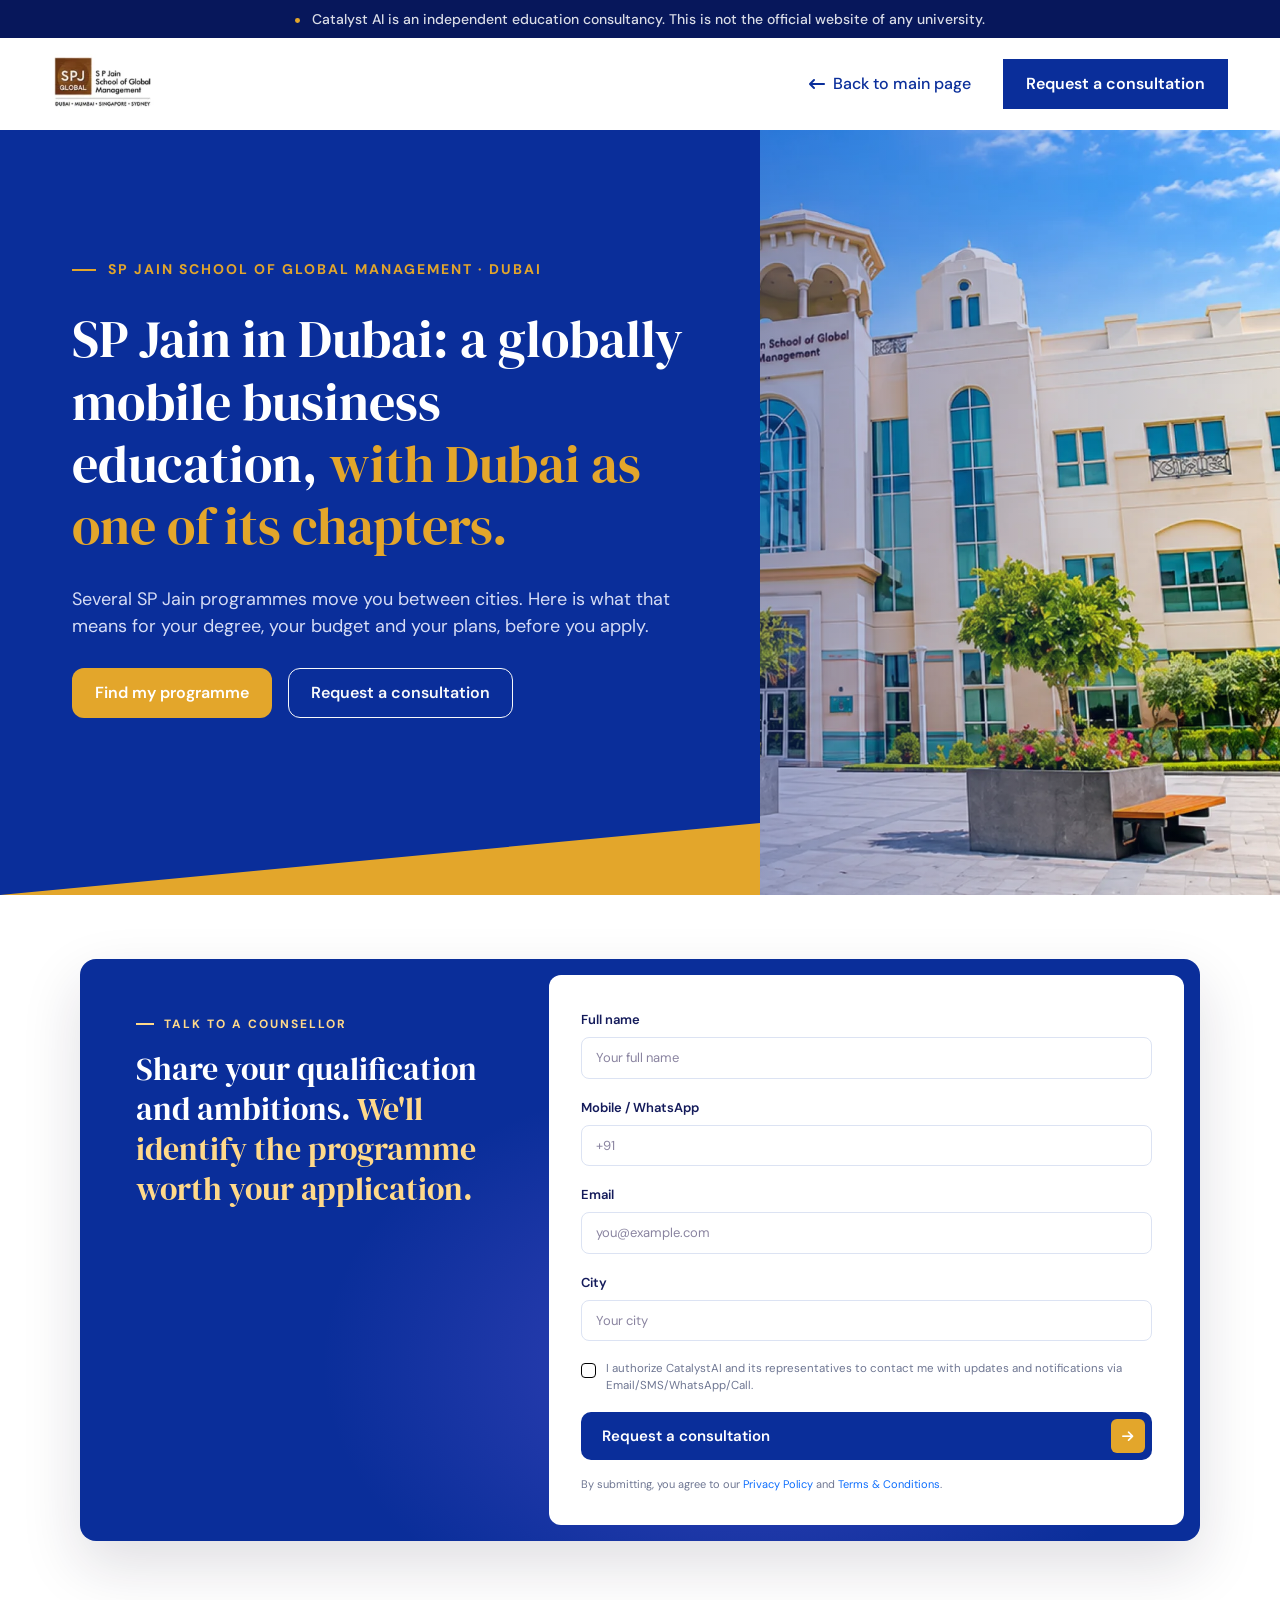
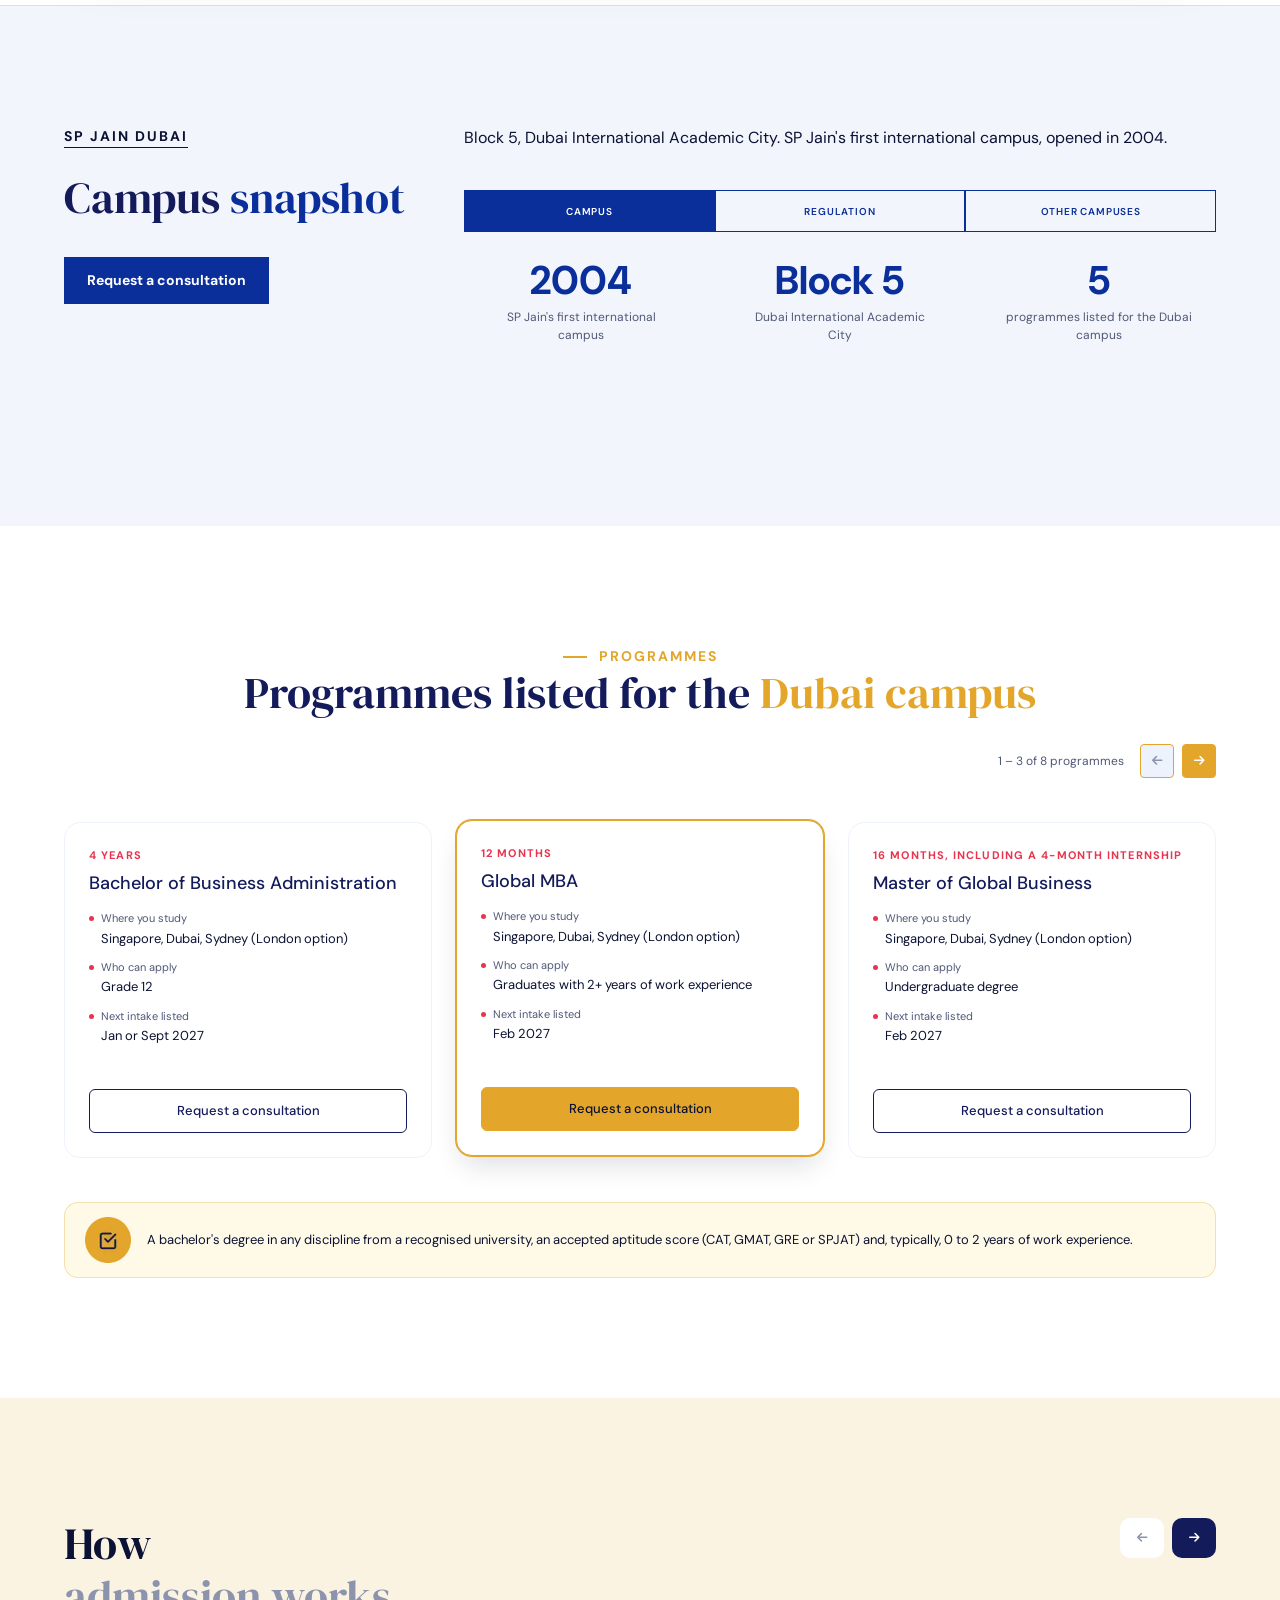
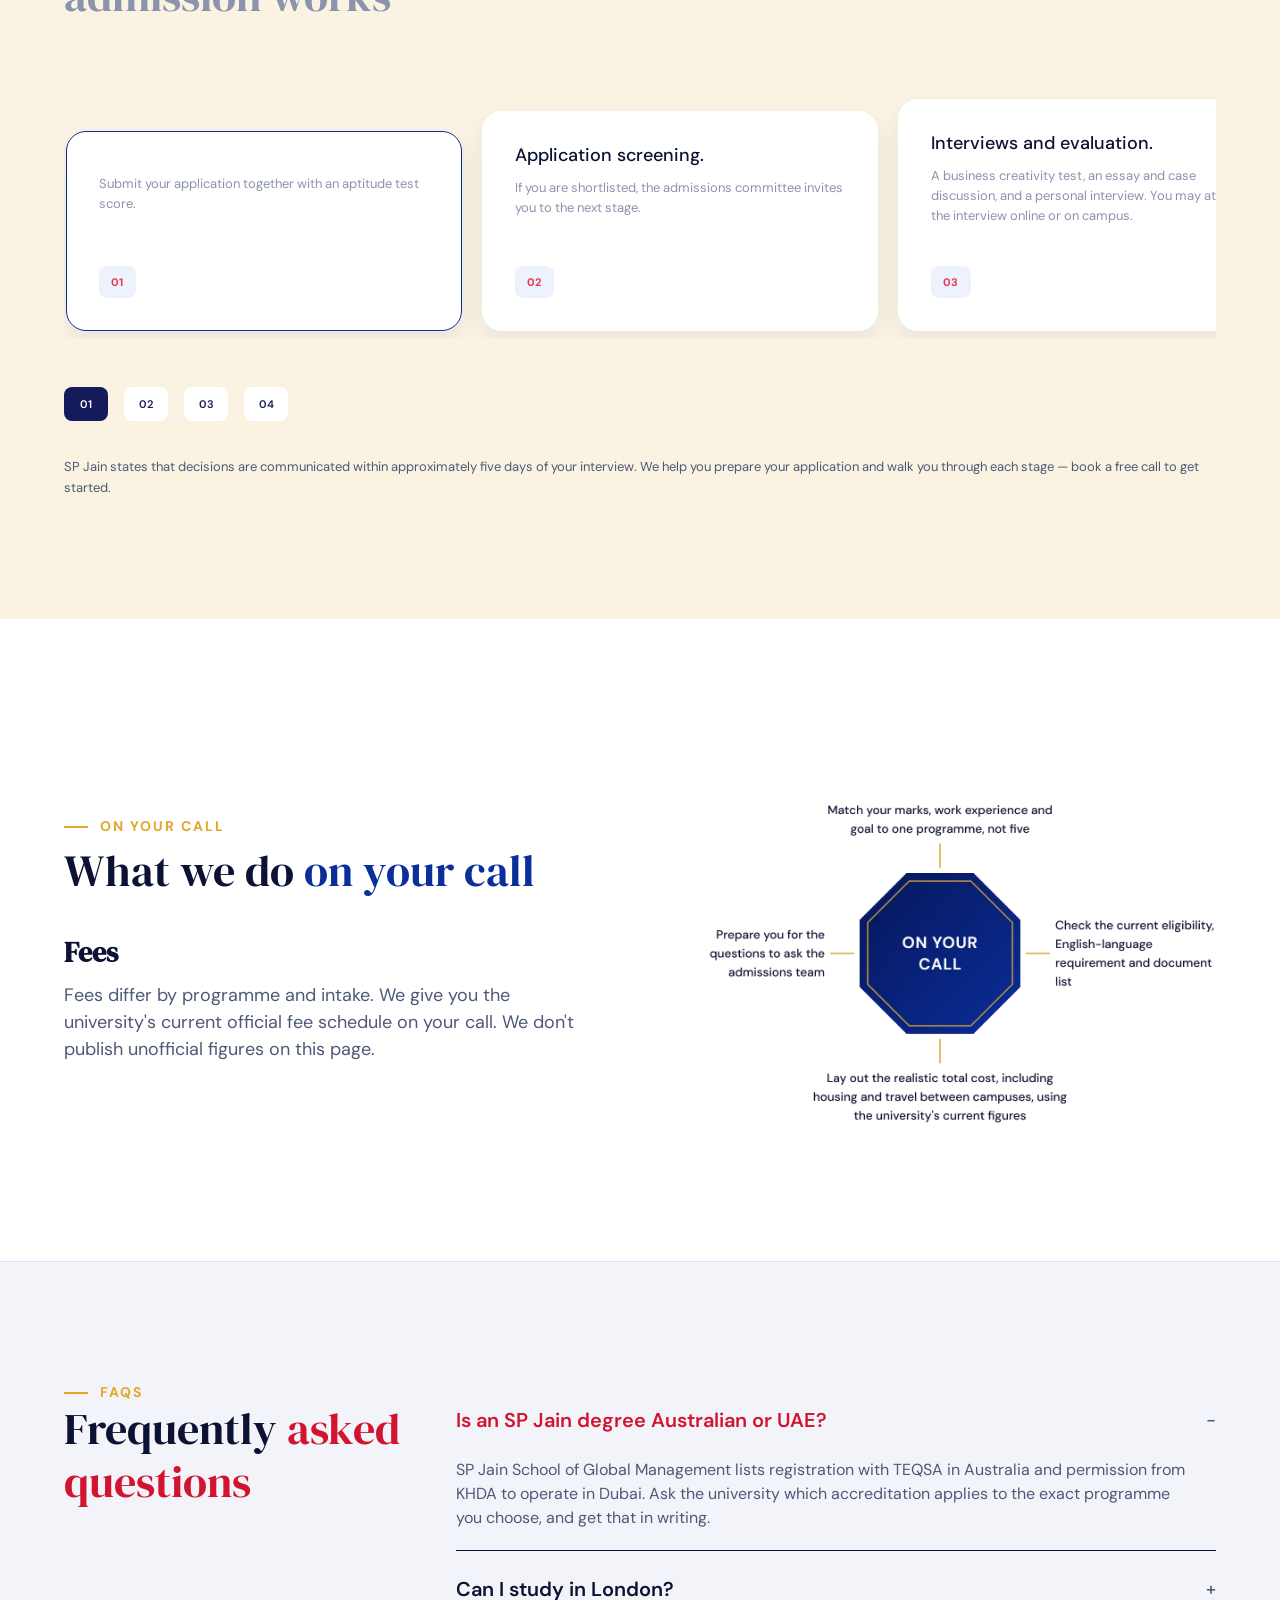
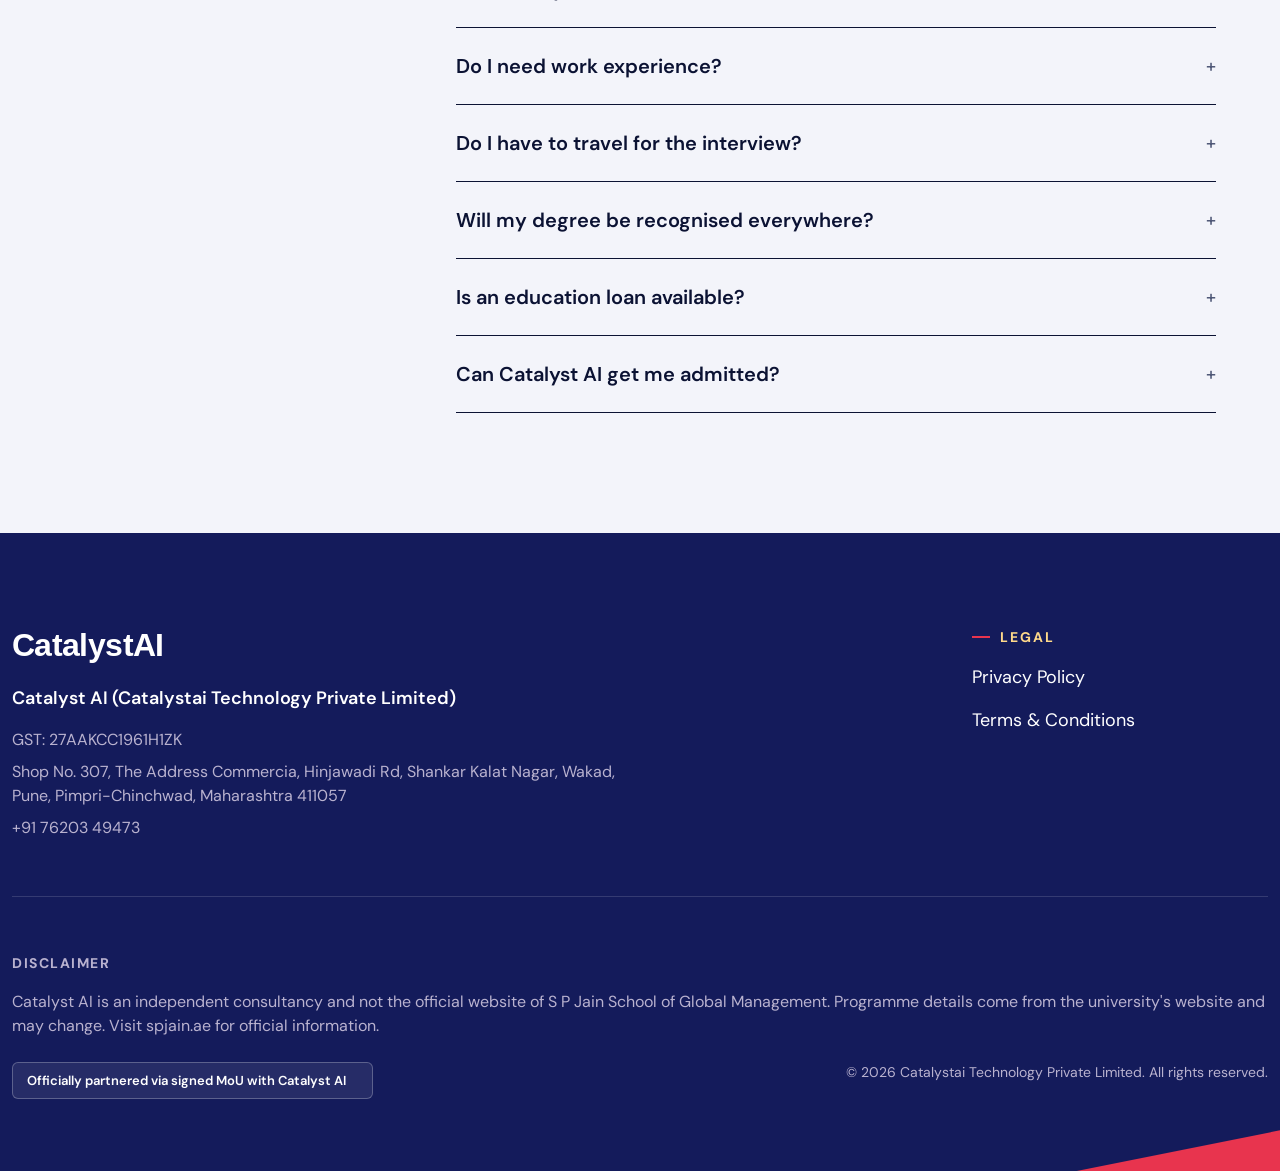
==== commit 99c85bc6: "add new changes" ====
--- a/sp-jain/index.html
+++ b/sp-jain/index.html
@@ -49,7 +49,7 @@
         </a>
 
         <div class="d-flex align-items-center header-end">
-          <a href="#" class="back-link d-none d-sm-inline-flex align-items-center gap-2 text-decoration-none">
+          <a href="/" class="back-link d-none d-sm-inline-flex align-items-center gap-2 text-decoration-none">
             <i class="fa-solid fa-arrow-left-long"></i> Back to main page
           </a>
           <a href="#contact" class="btn btn-brand btn-navy">Request a consultation</a>
@@ -878,7 +878,6 @@
             <ul class="footer__links list-unstyled mb-0 d-flex flex-column gap-2 gap-md-3">
               <li><a href="../privacy-policy.html">Privacy Policy</a></li>
               <li><a href="../terms-and-conditions.html">Terms &amp; Conditions</a></li>
-              <li><a href="#">Disclaimer</a></li>
             </ul>
           </div>
         </div>
@@ -895,7 +894,24 @@
             official information.
           </p>
 
-          <p class="footer__copyright mb-0">&copy; 2026 Catalystai Technology Private Limited. All rights reserved.</p>
+          <!-- MoU Badge -->
+          <div class="d-flex justify-content-md-between justify-content-center flex-wrap">
+            <p class="footer__mou mb-4">
+              <a
+                href="../pdf/sp-jain-mou.pdf"
+                target="_blank"
+                download
+                class="footer__mou-link d-inline-flex align-items-center gap-2"
+              >
+                Officially partnered via signed MoU with Catalyst AI
+                <i class="fa-solid fa-arrow-down-to-line ms-1"></i>
+              </a>
+            </p>
+
+            <p class="footer__copyright mb-0">
+              &copy; 2026 Catalystai Technology Private Limited. All rights reserved.
+            </p>
+          </div>
         </div>
       </div>
 
--- a/sp-jain/css/style.css
+++ b/sp-jain/css/style.css
@@ -1453,3 +1453,29 @@
     transform: none;
   }
 }
+
+/* ============ MoU Partnership Badge ============ */
+.footer__mou-link {
+  display: inline-flex;
+  align-items: center;
+  gap: 8px;
+  font-size: 13px;
+  font-weight: 600;
+  color: #fff;
+  background: rgba(255, 255, 255, 0.08);
+  border: 1px solid rgba(255, 255, 255, 0.25);
+  border-radius: 6px;
+  padding: 8px 14px;
+  text-decoration: none;
+  transition:
+    background 0.2s,
+    border-color 0.2s;
+}
+
+.footer__mou-link:hover,
+.footer__mou-link:focus-visible {
+  background: rgba(255, 255, 255, 0.16);
+  border-color: rgba(255, 255, 255, 0.5);
+  color: #fff;
+  text-decoration: none;
+}
